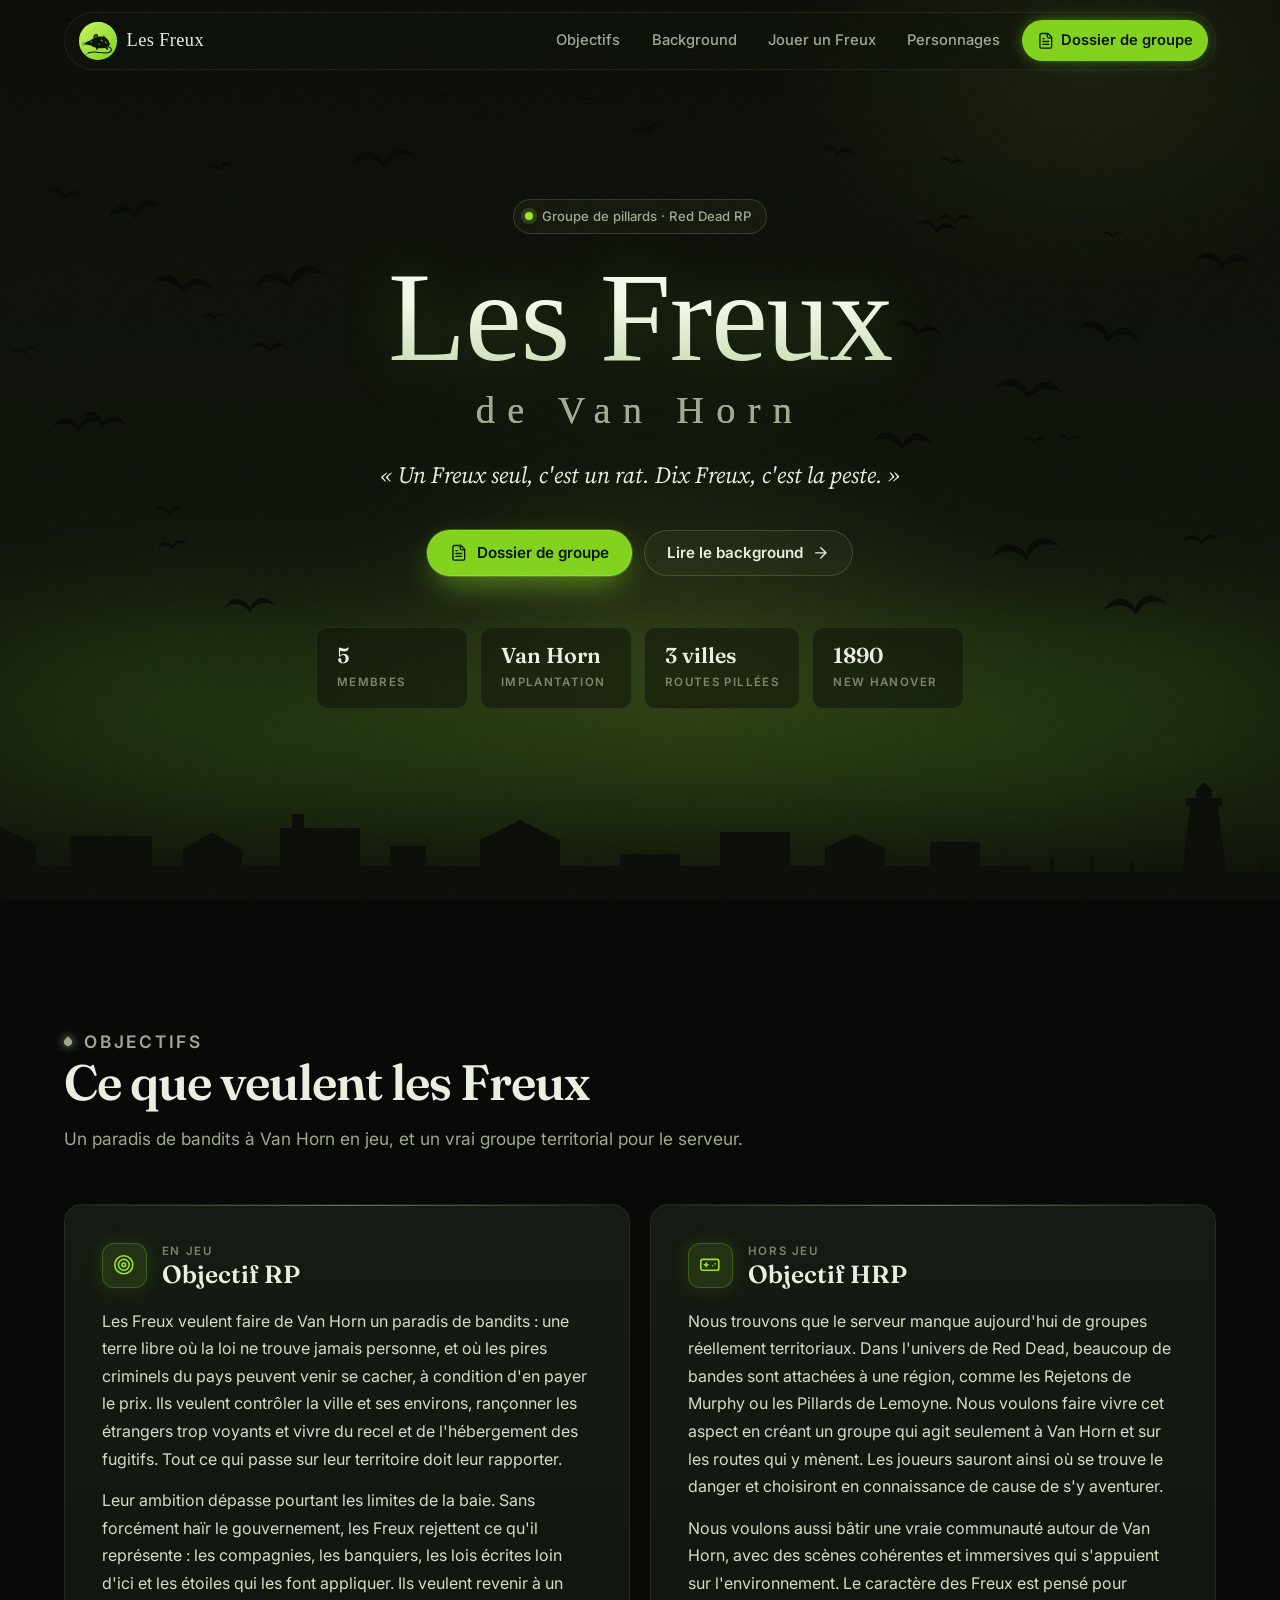
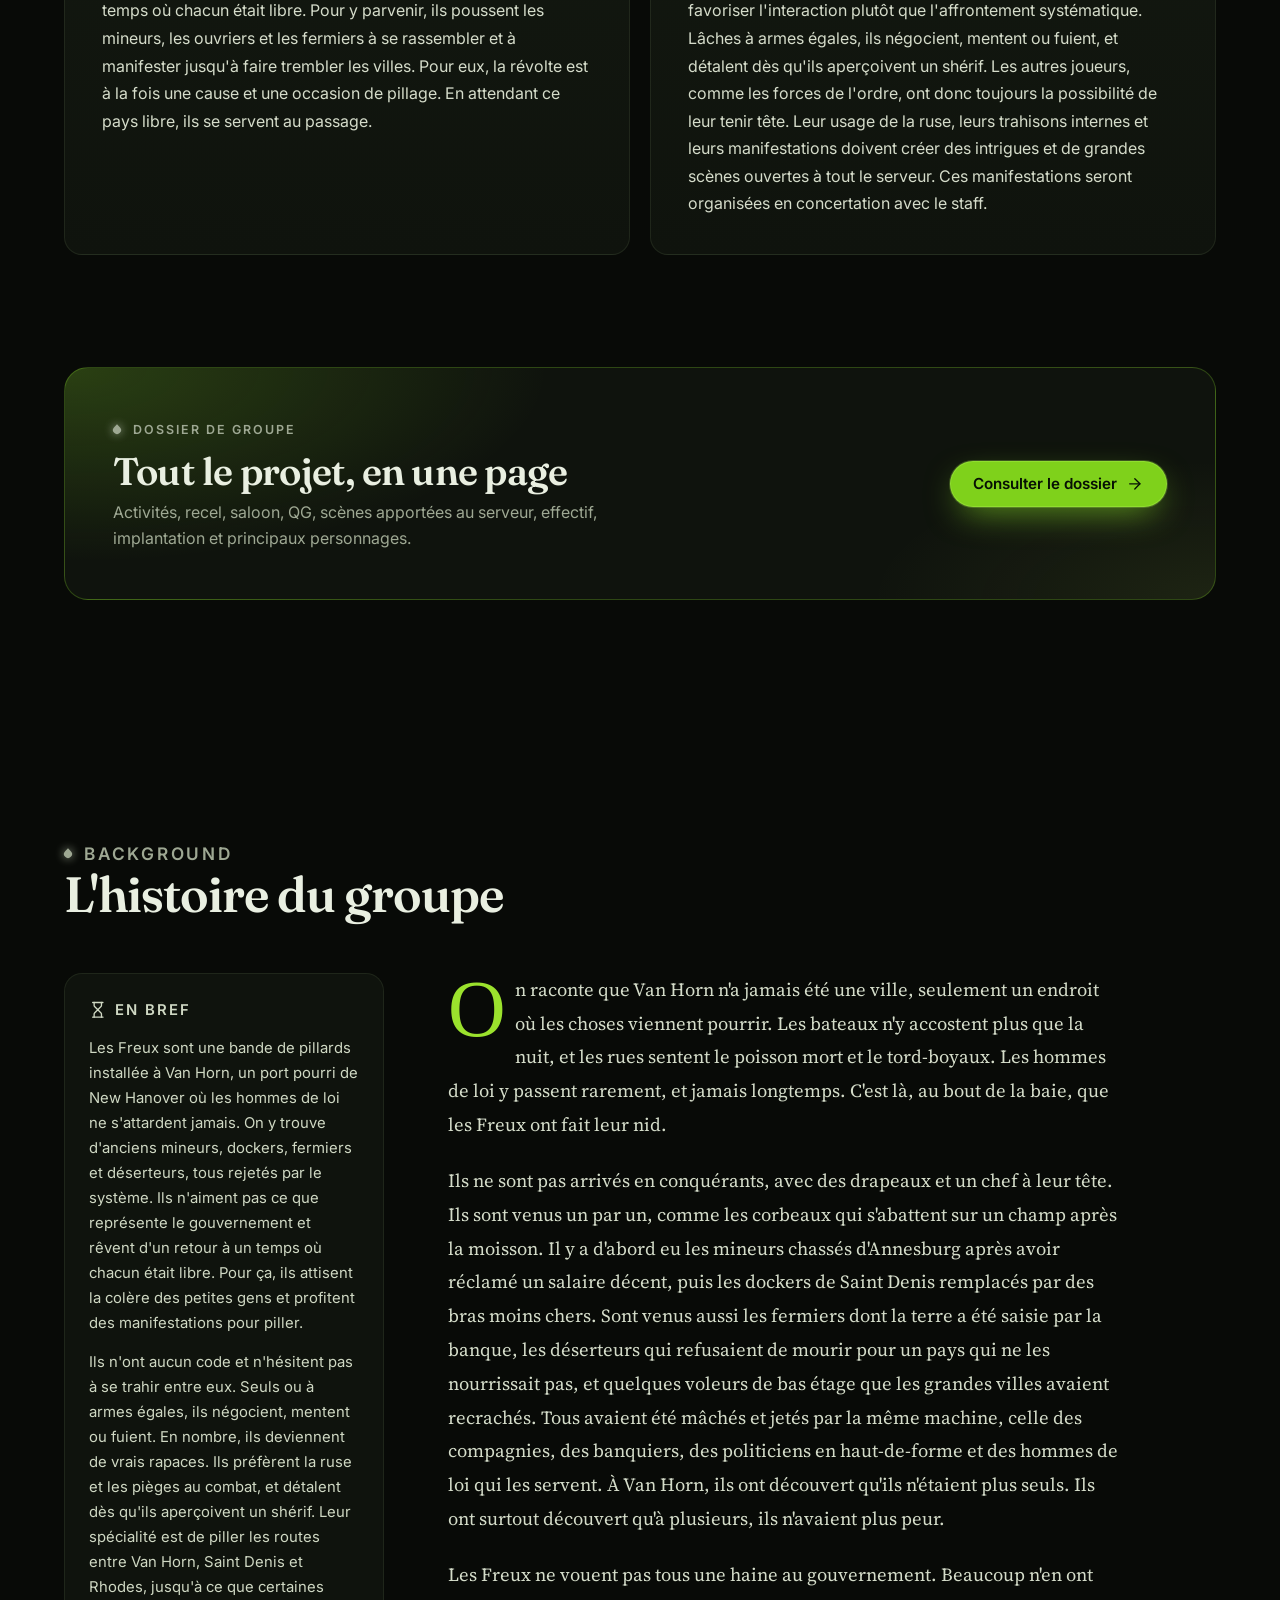
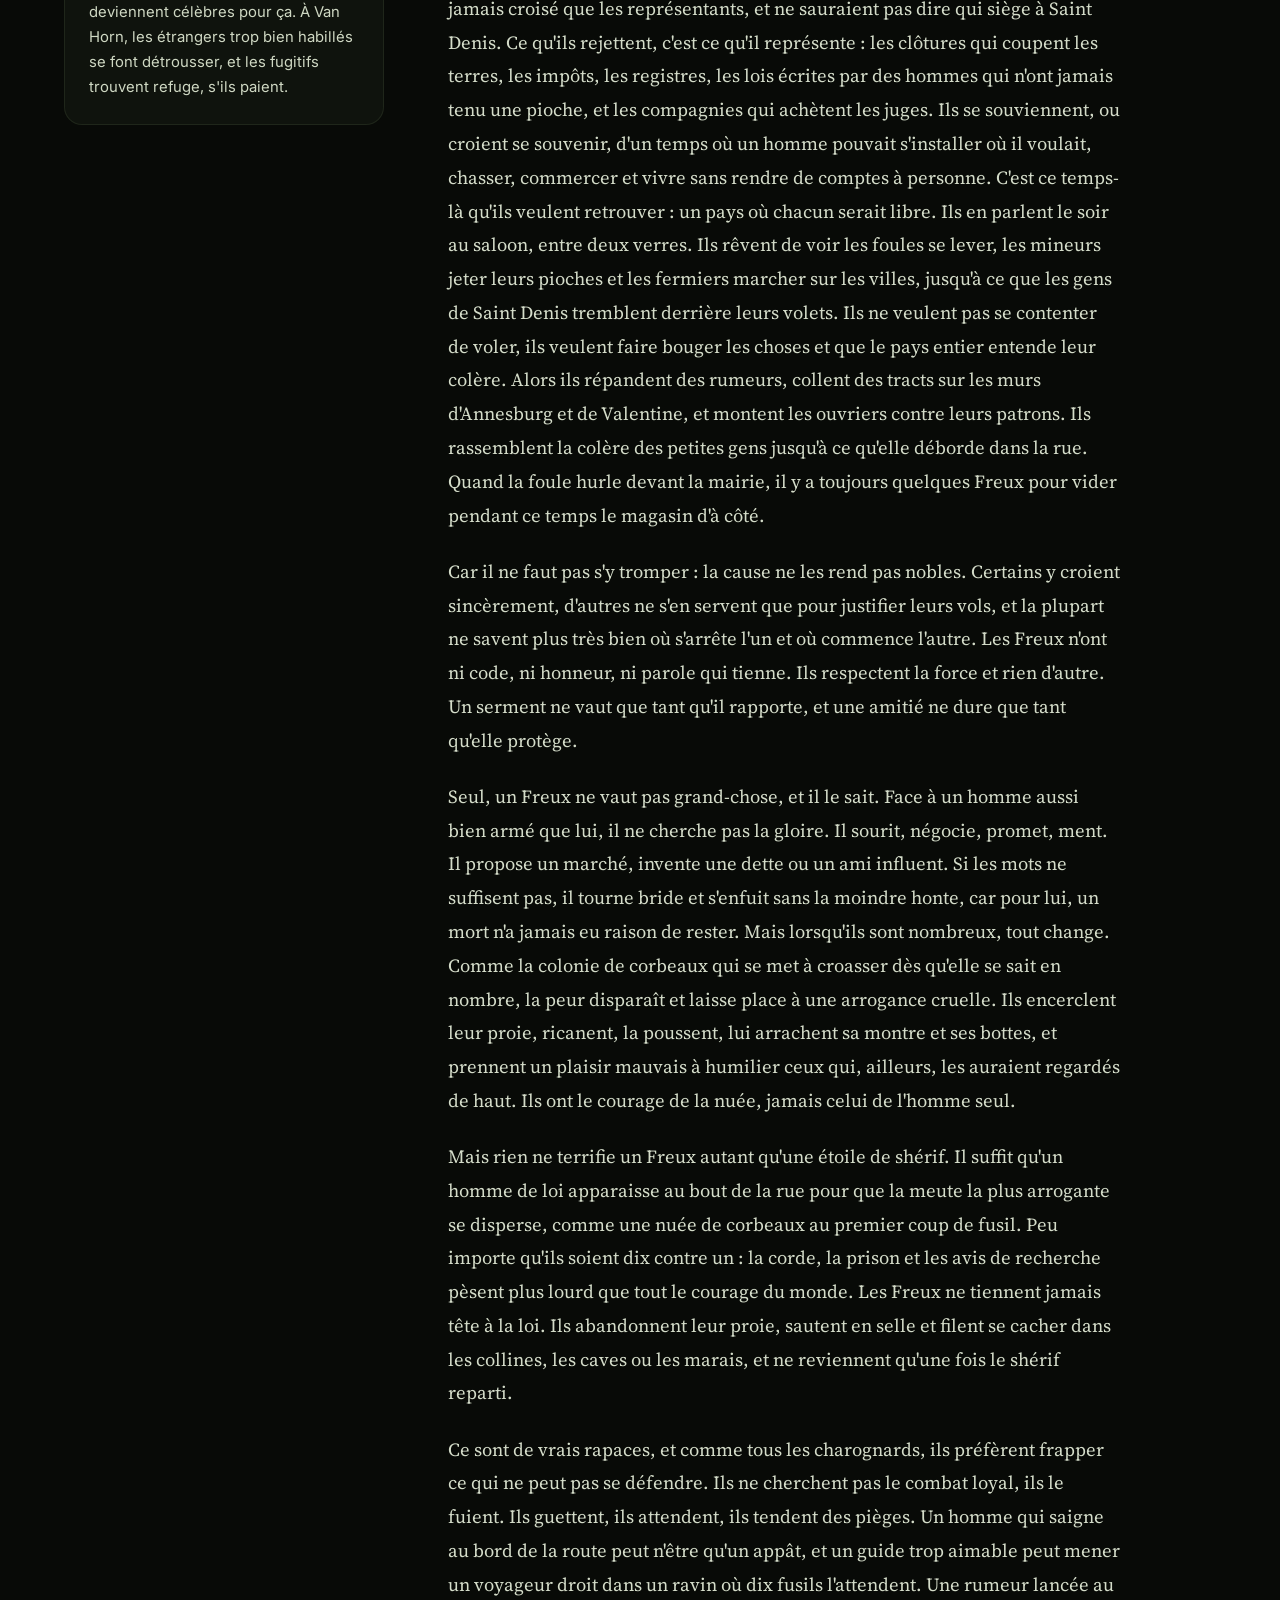
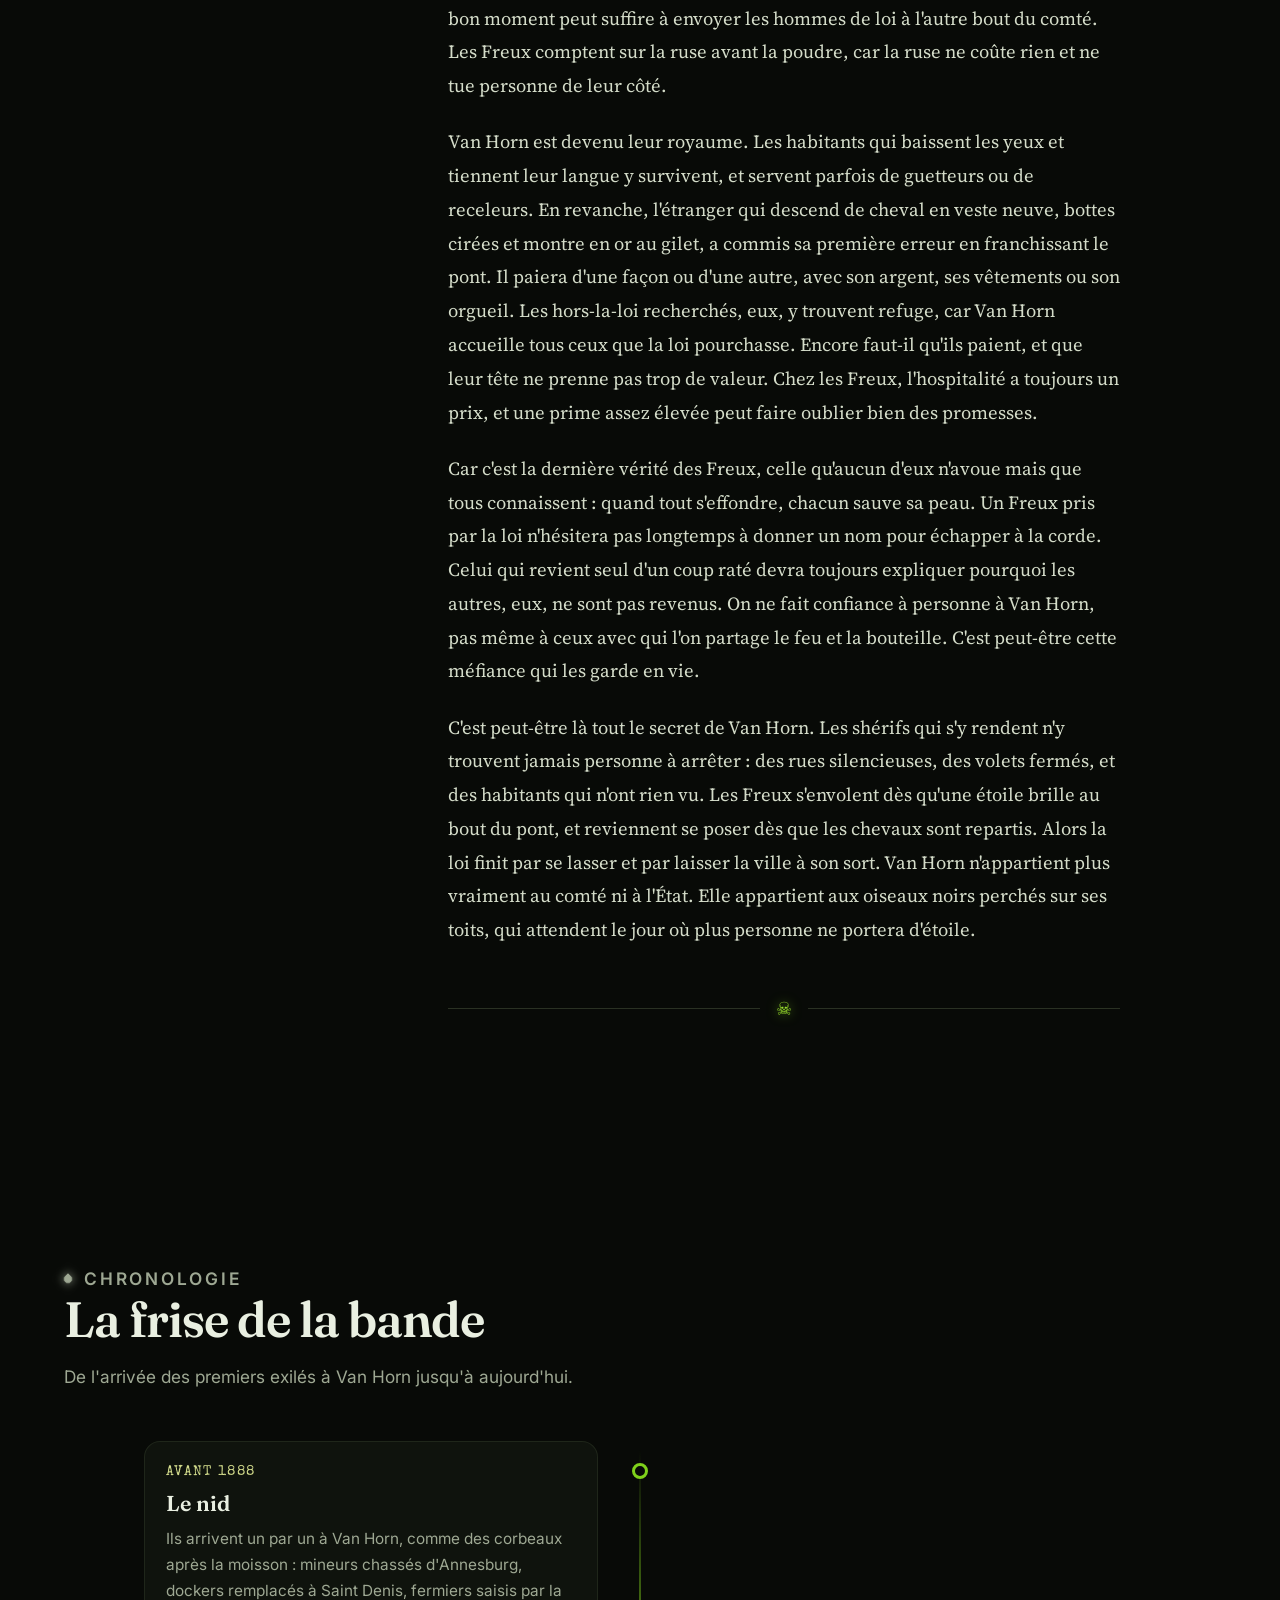
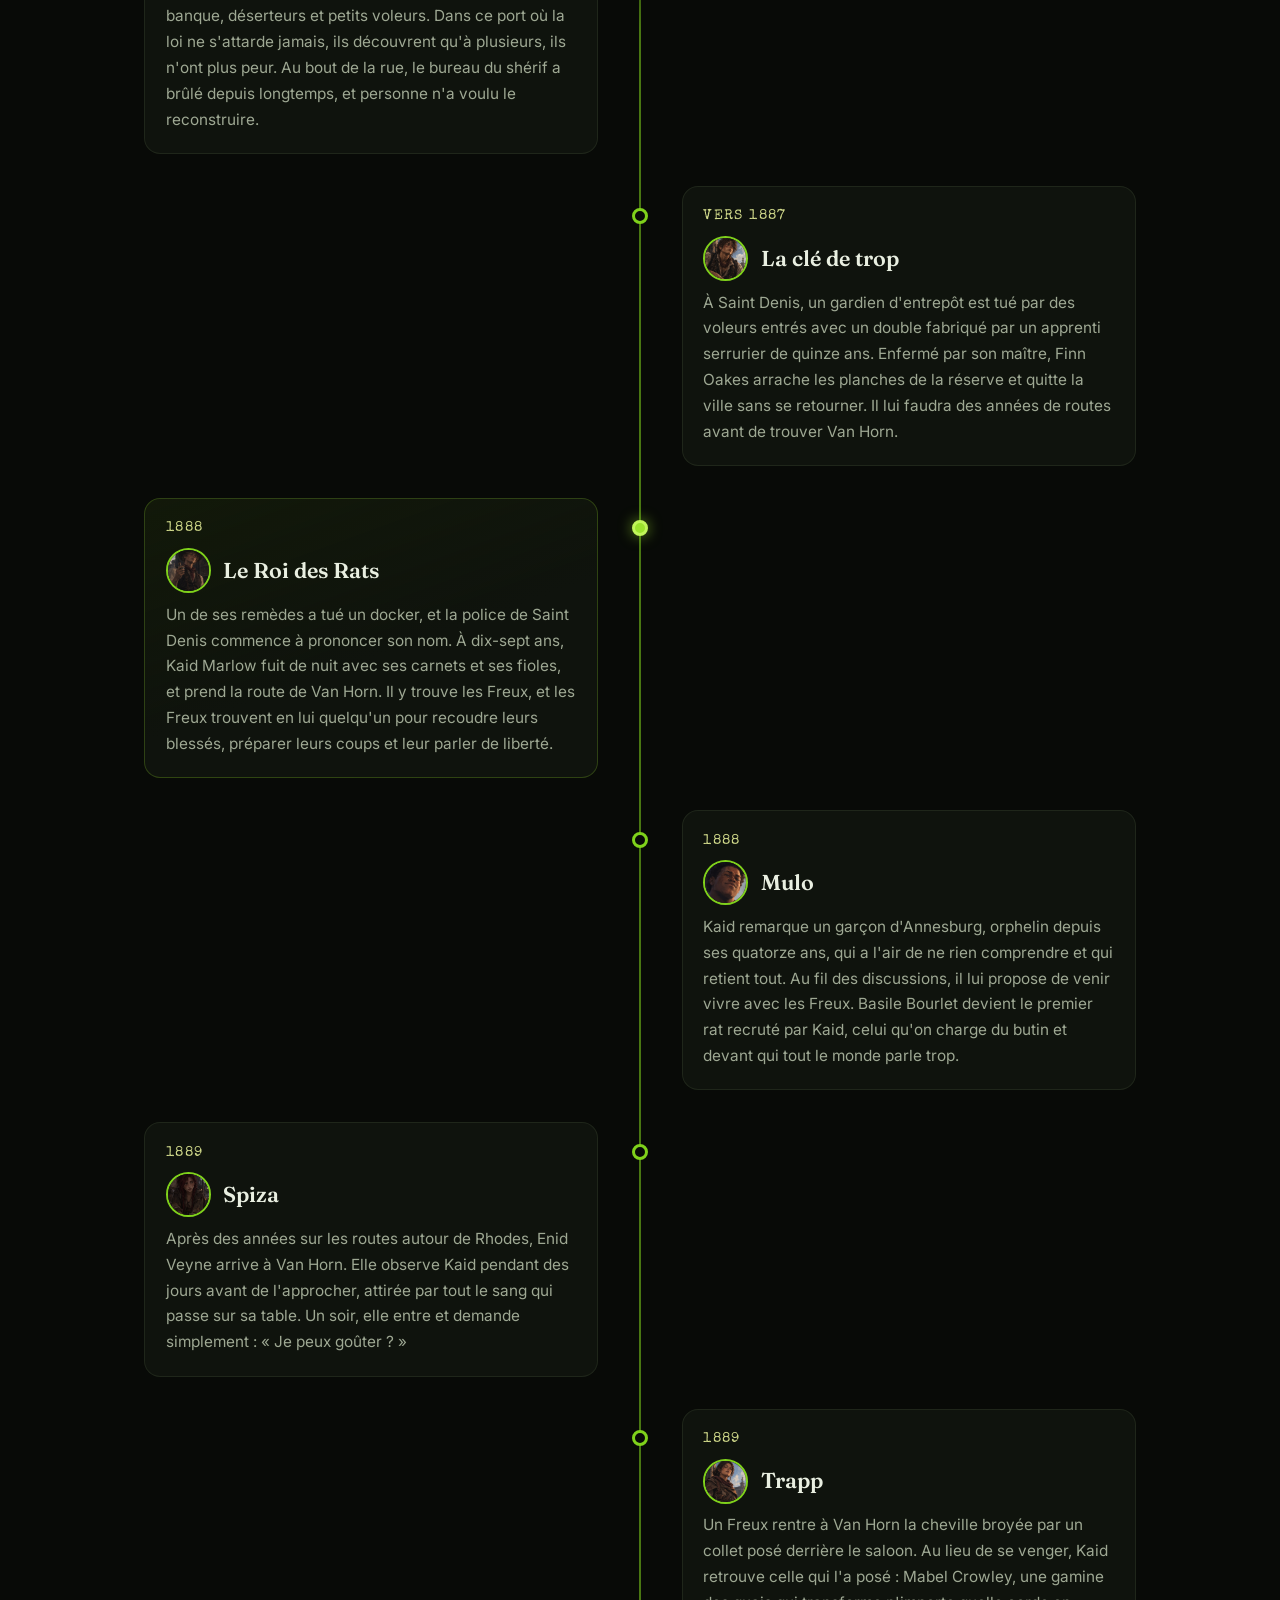
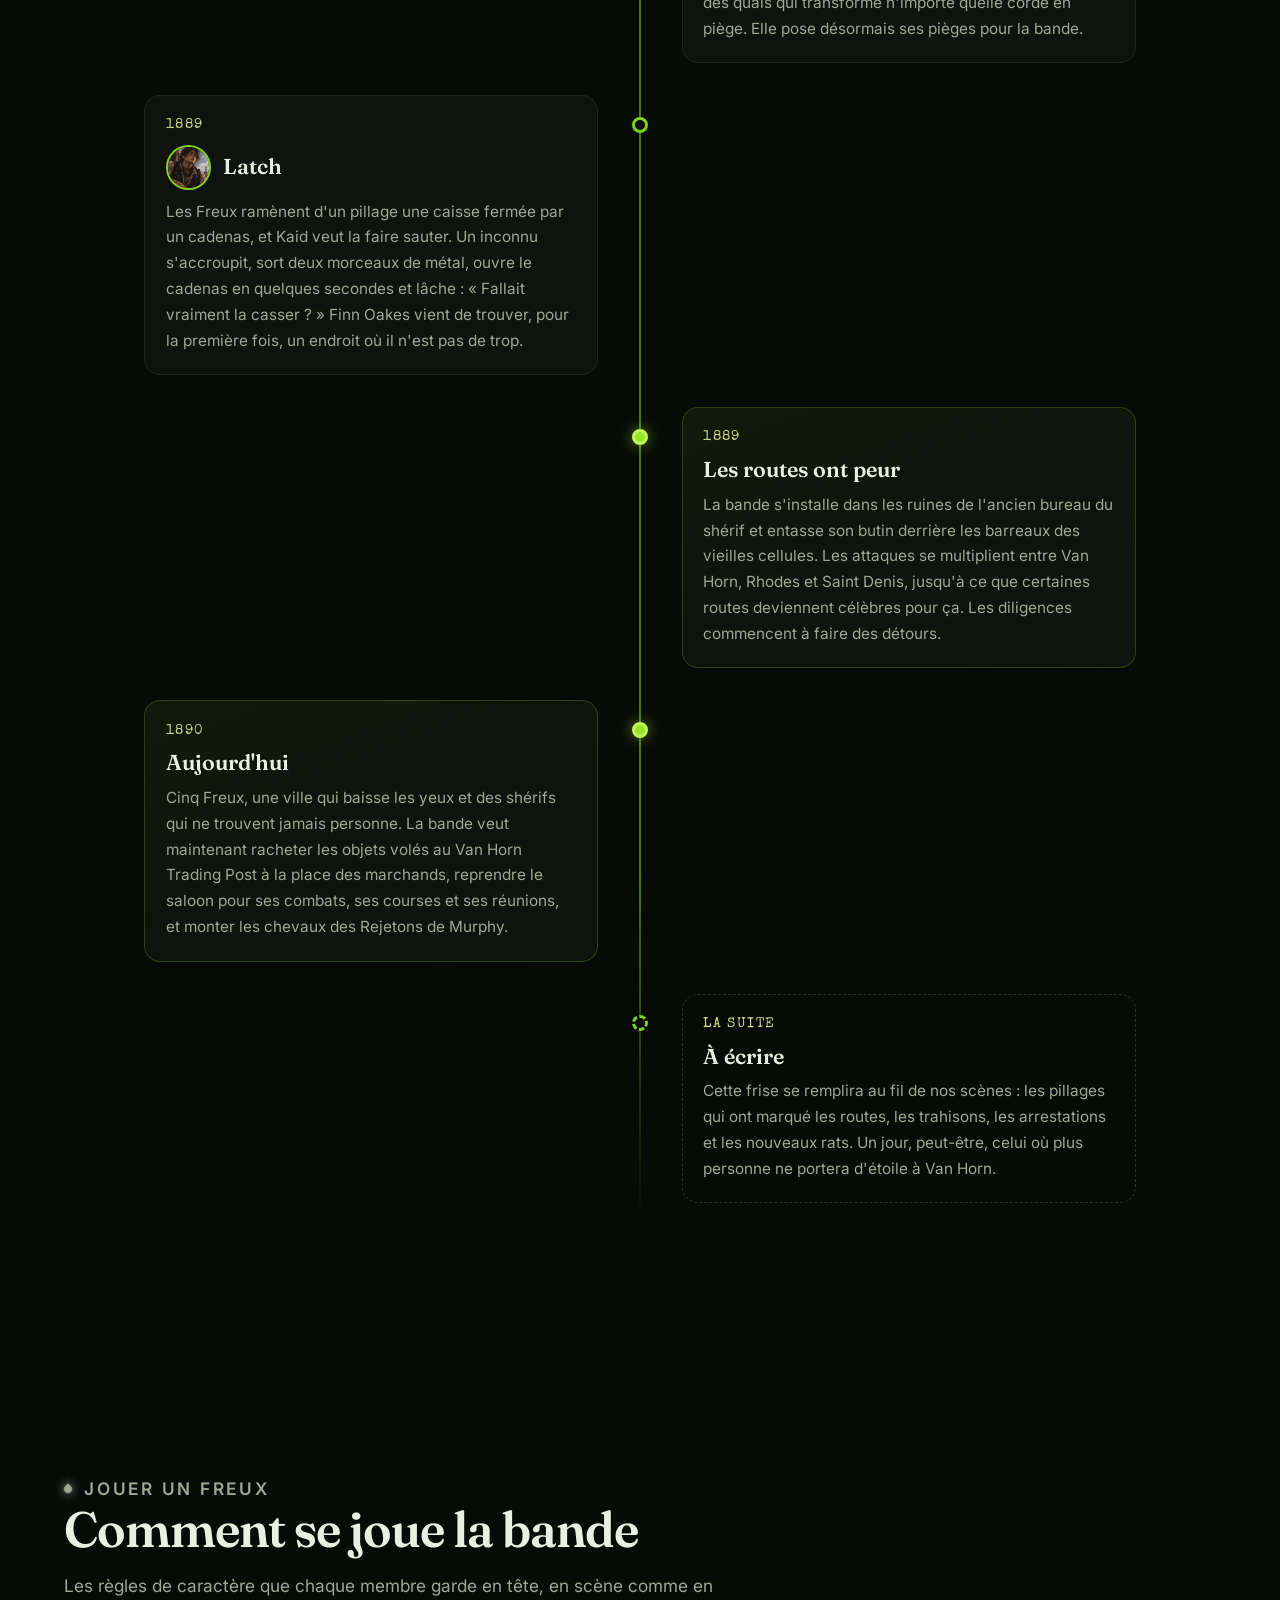
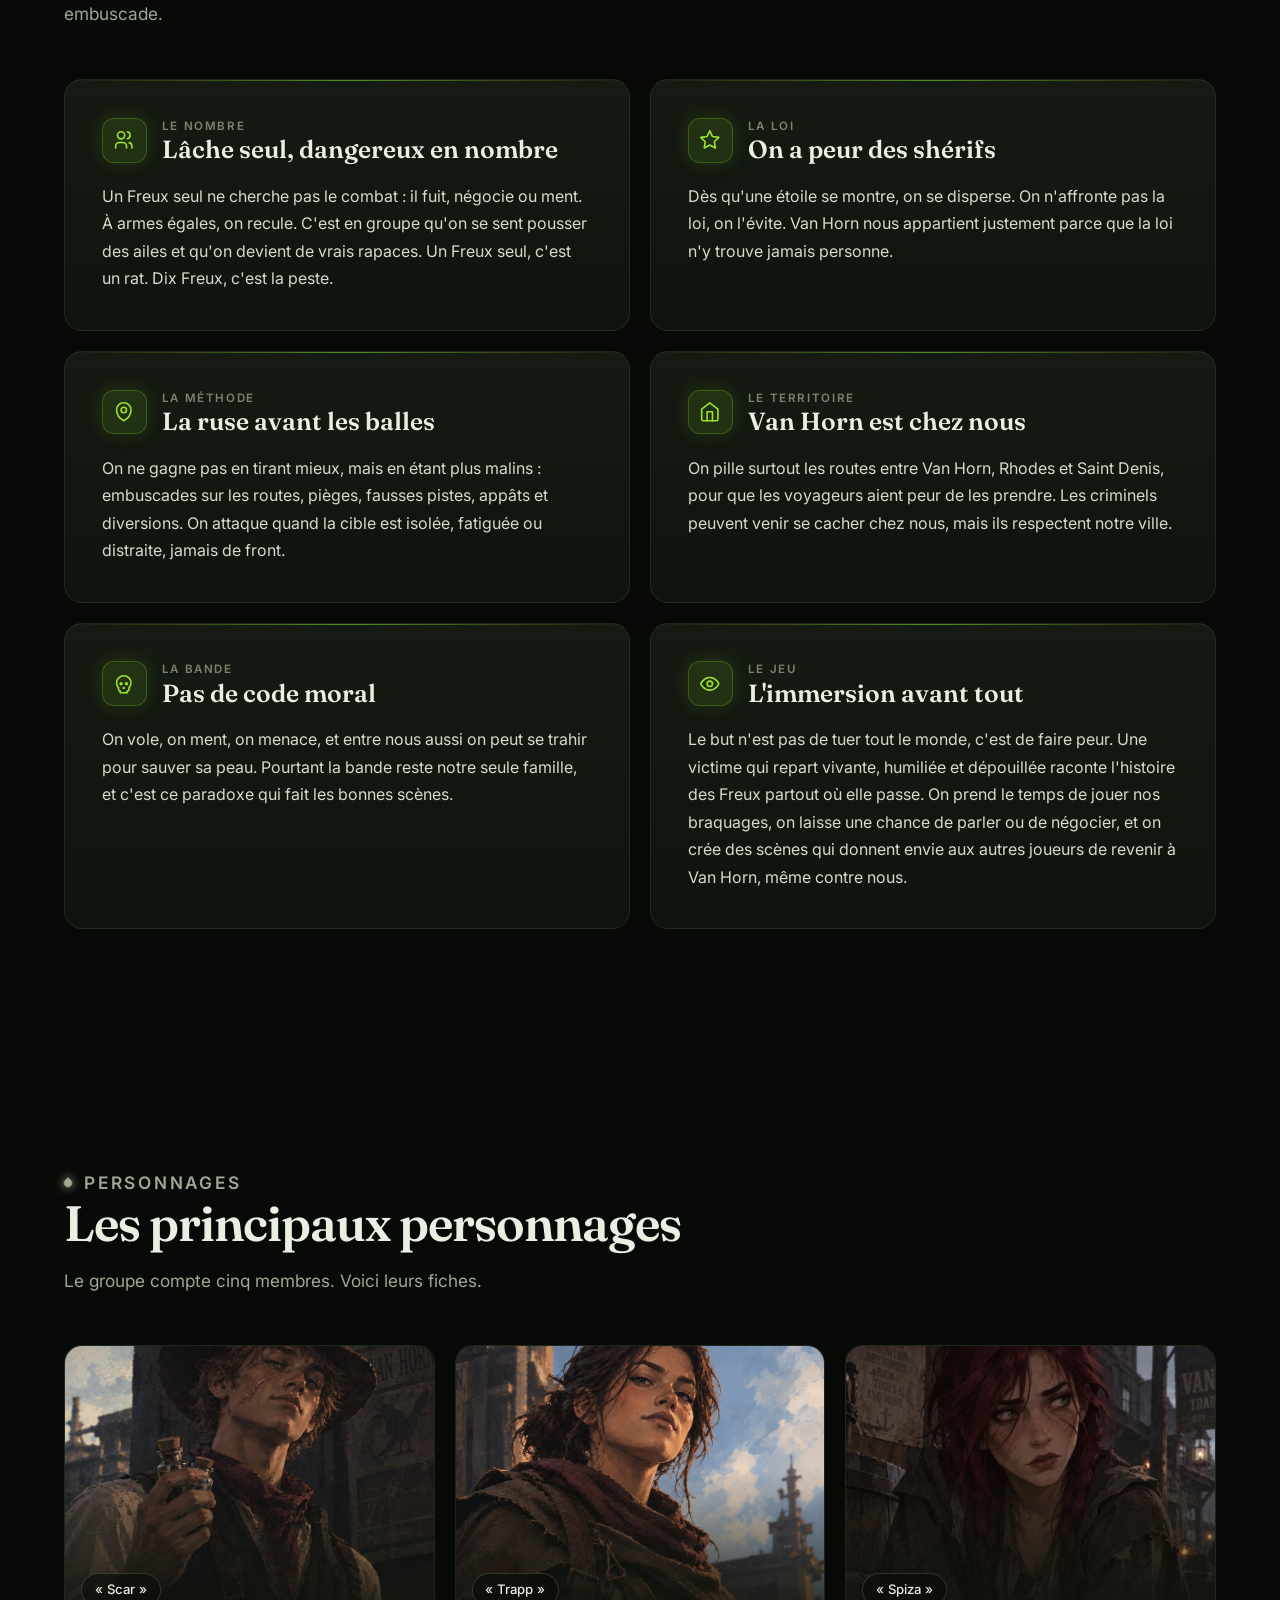
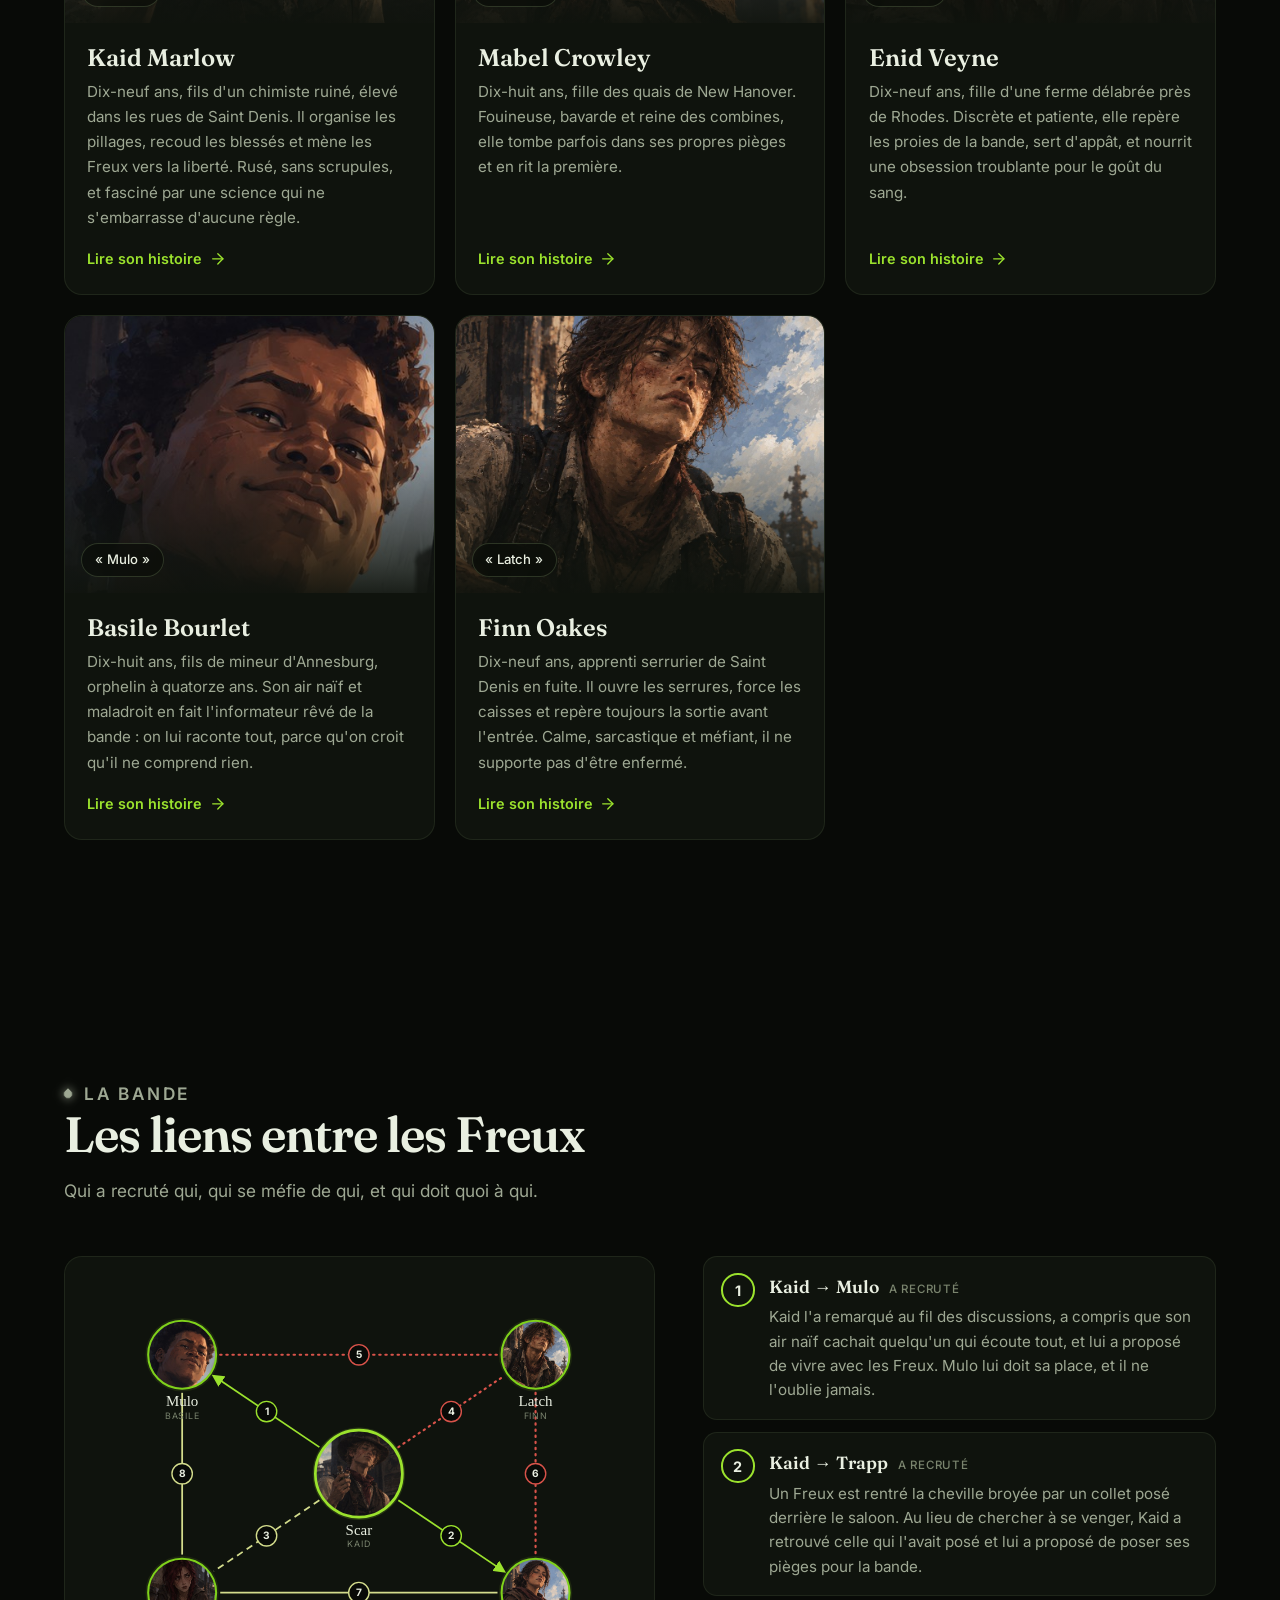
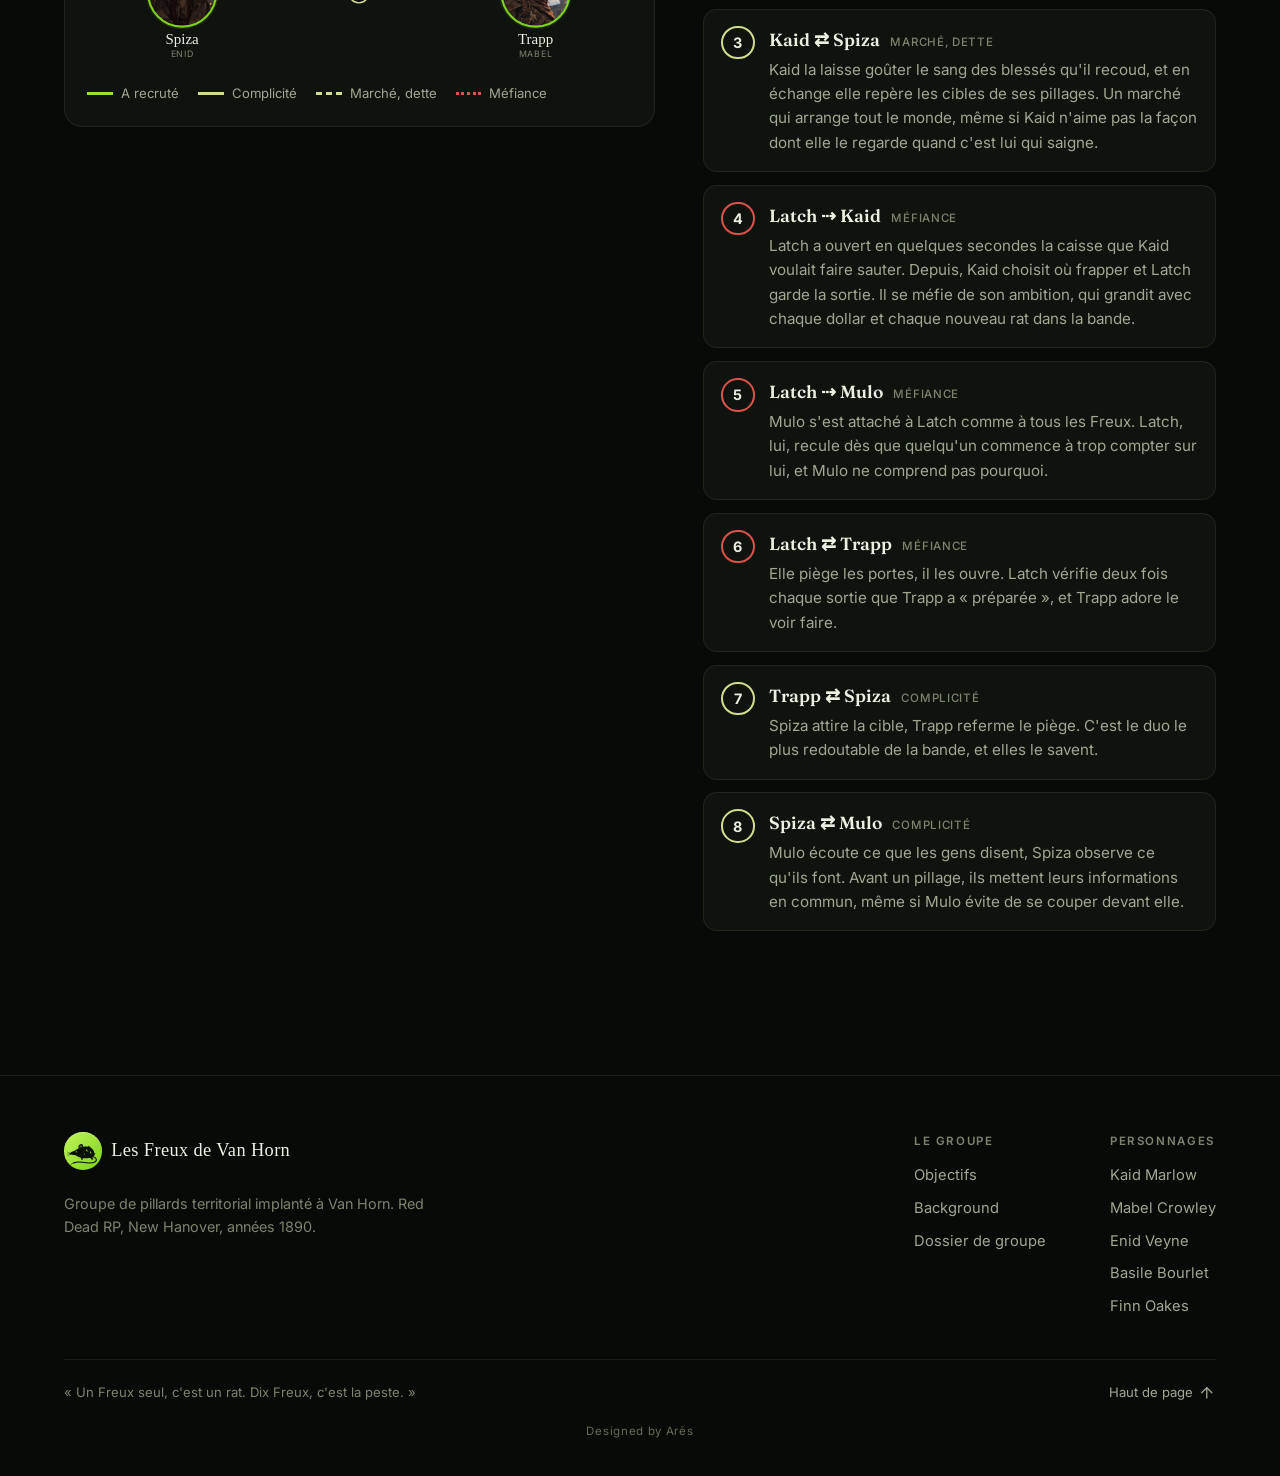
==== index.html @ 07a30ff1 "Frise de la bande" ====
<!doctype html>
<html lang="fr">
<head>
<meta charset="utf-8">
<meta name="viewport" content="width=device-width, initial-scale=1">
<title>Les Freux de Van Horn</title>
<meta name="description" content="Les Freux, bande de pillards de Van Horn. Objectifs, background et personnages du groupe, Red Dead RP, années 1890.">
<meta name="theme-color" content="#080a07">
<script>document.documentElement.classList.add('js')</script>
<link rel="preconnect" href="https://fonts.googleapis.com">
<link rel="preconnect" href="https://fonts.gstatic.com" crossorigin>
<link href="https://fonts.googleapis.com/css2?family=Inter:wght@400;500;600;700&family=Fraunces:opsz,wght@9..144,500;9..144,600&family=Source+Serif+4:ital,opsz,wght@0,8..60,400;0,8..60,500;1,8..60,400&family=IM+Fell+English+SC&family=Special+Elite&display=swap" rel="stylesheet">
<link rel="stylesheet" href="style.css?v=10">
<link rel="icon" type="image/svg+xml" href="logo-freux.svg?v=2">
</head>
<body>
<header class="barre">
  <nav class="barre__inner" aria-label="Navigation principale">
    <a class="marque" href="index.html"><span class="marque__logo"><svg viewBox="0 0 64 64" aria-hidden="true"><g transform="translate(5.6 4) scale(0.84)"><path d="M51.6 45.4 C59 46.4 61 52.4 56.6 55.6 C51 59.6 40 58.4 30 56.6 C24 55.6 18.4 55.9 13 57.8" fill="none" stroke="#071004" stroke-width="2.3" stroke-linecap="round"/><path d="M13 57.8 C10.6 58.7 8.8 59.8 7.4 61" fill="none" stroke="#071004" stroke-width="1.2" stroke-linecap="round"/><path fill="#071004" fill-rule="evenodd" d="M3.5 40 C7 36.4 11.6 33.8 17 32.2 C19 29.8 21.8 28.4 24.6 28 C29.6 25.4 36.4 23.8 42 25.2 L43 22.6 L44.4 25.4 L46.2 23.2 L46.6 26.6 C51.4 28.8 54.6 33.4 54.8 38.8 L57.4 38.4 L55.4 41.2 C54.8 43.6 53 45.2 50.6 46 L53 51 L48.6 51.2 L47 47.2 C42 48.6 36 48.8 31 48.2 L31.6 51.6 L28.4 51.6 L27.8 47.6 C23.4 46.4 19.6 44.4 16.6 42.2 C12.6 41.8 7.6 41.6 3.5 40 Z M37.4 32 L39.6 29.8 L39.6 33.4 L42.2 32.2 L40.2 35.4 Z M45.6 36 L47.6 34 L47.8 37.4 L50 36.6 L48 39.4 Z M33 40.4 L35 38.8 L35 42 Z"/><path fill="#071004" d="M22.8 29 C21.4 23.8 24 19.6 28 19.4 C31.4 19.2 33 22.4 32 25.4 L30.4 24.8 L30.8 27.2 C29 28.8 25.4 29.8 22.8 29 Z"/><path fill="#e2f58a" fill-opacity=".28" d="M24.4 27.4 C23.6 24.2 25.2 21.6 27.8 21.4 C29.8 21.3 30.8 23 30.5 24.4 L29.4 24 L29.6 26.2 C28.2 27.2 26 27.8 24.4 27.4 Z"/><circle cx="18.4" cy="35.4" r="1.4" fill="#e2f58a" fill-opacity=".8"/><path d="M7 38.8 L0 35.6 M7.2 39.8 L-.6 39.6 M7 40.6 L.4 43.2" stroke="#071004" stroke-width=".6" stroke-linecap="round" fill="none"/></g></svg></span>Les Freux</a>
    <button class="barre__menu" type="button" aria-expanded="false" aria-controls="menu-principal" aria-label="Ouvrir le menu"><svg class="icone icone-ouvrir" viewBox="0 0 24 24" fill="none" stroke="currentColor" stroke-width="1.8" stroke-linecap="round" stroke-linejoin="round" aria-hidden="true"><path d="M4 6h16"/><path d="M4 12h16"/><path d="M4 18h16"/></svg><svg class="icone icone-fermer" viewBox="0 0 24 24" fill="none" stroke="currentColor" stroke-width="1.8" stroke-linecap="round" stroke-linejoin="round" aria-hidden="true"><path d="M18 6 6 18"/><path d="m6 6 12 12"/></svg></button>
    <div class="barre__liens" id="menu-principal">
      <a href="index.html#objectifs">Objectifs</a>
      <a href="index.html#background">Background</a>
      <a href="index.html#jouer">Jouer un Freux</a>
      <a href="index.html#personnages">Personnages</a>
      <a class="barre__cta" href="dossier-groupe.html"><svg class="icone" viewBox="0 0 24 24" fill="none" stroke="currentColor" stroke-width="1.8" stroke-linecap="round" stroke-linejoin="round" aria-hidden="true"><path d="M15 2H6a2 2 0 0 0-2 2v16a2 2 0 0 0 2 2h12a2 2 0 0 0 2-2V7Z"/><path d="M14 2v4a2 2 0 0 0 2 2h4"/><path d="M10 9H8"/><path d="M16 13H8"/><path d="M16 17H8"/></svg>Dossier de groupe</a>
    </div>
  </nav>
</header>

<main id="haut">

  <section class="hero">
    <svg class="hero__nuee" viewBox="0 0 1200 800" preserveAspectRatio="xMidYMid slice" aria-hidden="true">
    <defs>
      <path id="freux" fill="currentColor" d="M-20 2 C-14 -6 -7 -7 -1 1 L0 3 L1 1 C7 -7 14 -6 20 2 C13 -2 6 -1 1 5 L0 7 L-1 5 C-6 -1 -13 -2 -20 2Z"/>
    </defs>
    <g>
      <use href="#freux" transform="translate(150 186) rotate(-12) scale(1.22)"/>
      <use href="#freux" transform="translate(222 281) rotate(0) scale(0.56)"/>
      <use href="#freux" transform="translate(53 311) rotate(-11) scale(0.58)"/>
      <use href="#freux" transform="translate(184 484) rotate(-8) scale(0.64)"/>
      <use href="#freux" transform="translate(253 537) rotate(-3) scale(1.13)"/>
      <use href="#freux" transform="translate(372 140) rotate(-6) scale(1.44)"/>
      <use href="#freux" transform="translate(89 172) rotate(9) scale(0.84)"/>
      <use href="#freux" transform="translate(101 376) rotate(-4) scale(1.20)"/>
      <use href="#freux" transform="translate(226 148) rotate(-8) scale(0.57)"/>
      <use href="#freux" transform="translate(271 308) rotate(2) scale(0.85)"/>
      <use href="#freux" transform="translate(194 252) rotate(6) scale(1.37)"/>
      <use href="#freux" transform="translate(123 373) rotate(11) scale(1.08)"/>
      <use href="#freux" transform="translate(288 247) rotate(-11) scale(1.58)"/>
      <use href="#freux" transform="translate(182 453) rotate(0) scale(0.67)"/>
      <use href="#freux" transform="translate(607 114) rotate(-12) scale(0.65)"/>
      <use href="#freux" transform="translate(553 88) rotate(4) scale(0.40)"/>
      <use href="#freux" transform="translate(407 48) rotate(-9) scale(0.44)"/>
      <use href="#freux" transform="translate(530 46) rotate(-10) scale(0.35)"/>
    </g>
    <g>
      <use href="#freux" transform="translate(833 391) rotate(2) scale(1.34)"/>
      <use href="#freux" transform="translate(1118 231) rotate(3) scale(1.26)"/>
      <use href="#freux" transform="translate(1017 295) rotate(12) scale(1.42)"/>
      <use href="#freux" transform="translate(981 389) rotate(6) scale(0.57)"/>
      <use href="#freux" transform="translate(1040 537) rotate(-6) scale(1.40)"/>
      <use href="#freux" transform="translate(951 391) rotate(-1) scale(0.52)"/>
      <use href="#freux" transform="translate(877 143) rotate(8) scale(0.56)"/>
      <use href="#freux" transform="translate(864 201) rotate(10) scale(0.93)"/>
      <use href="#freux" transform="translate(847 292) rotate(11) scale(1.10)"/>
      <use href="#freux" transform="translate(1099 479) rotate(-2) scale(0.81)"/>
      <use href="#freux" transform="translate(942 488) rotate(-10) scale(1.55)"/>
      <use href="#freux" transform="translate(880 194) rotate(0) scale(0.76)"/>
      <use href="#freux" transform="translate(1020 208) rotate(-2) scale(0.50)"/>
      <use href="#freux" transform="translate(946 345) rotate(5) scale(1.55)"/>
      <use href="#freux" transform="translate(776 134) rotate(8) scale(0.74)"/>
      <use href="#freux" transform="translate(425 84) rotate(10) scale(0.36)"/>
      <use href="#freux" transform="translate(650 58) rotate(-4) scale(0.46)"/>
      <use href="#freux" transform="translate(540 55) rotate(14) scale(0.73)"/>
    </g>
  </svg>
    <svg class="hero__horizon" viewBox="0 0 1440 130" preserveAspectRatio="xMidYMax slice" aria-hidden="true">
    <path fill="currentColor" d="M0 130 L0 96 L40 96 L40 74 L78 56 L116 74 L116 96 L150 96 L150 66 L232 66 L232 96 L262 96 L262 80 L292 62 L322 80 L322 96 L360 96 L360 58 L372 58 L372 44 L384 44 L384 58 L440 58 L440 96 L470 96 L470 76 L506 76 L506 96 L560 96 L560 70 L600 50 L640 70 L640 96 L700 96 L700 84 L760 84 L760 96 L800 96 L800 62 L870 62 L870 96 L905 96 L905 78 L935 64 L965 78 L965 96 L1010 96 L1010 72 L1060 72 L1060 96 L1110 96 L1110 102 L1130 102 L1130 88 L1134 88 L1134 102 L1170 102 L1170 86 L1174 86 L1174 102 L1210 102 L1210 90 L1214 90 L1214 102 L1262 102 L1270 36 L1266 36 L1266 28 L1276 28 L1276 20 L1284 12 L1292 20 L1292 28 L1302 28 L1302 36 L1298 36 L1306 102 L1340 102 L1340 94 L1344 94 L1344 102 L1390 102 L1390 92 L1394 92 L1394 102 L1440 104 L1440 130 Z"/>
  </svg>

    <div class="hero__contenu">
      <p class="pastille"><span class="pastille__point"></span>Groupe de pillards · Red Dead RP</p>
      <h1 class="hero__titre">Les Freux <span>de Van Horn</span></h1>
      <p class="hero__accroche">« Un Freux seul, c'est un rat. Dix Freux, c'est la peste. »</p>
      <div class="hero__actions">
        <a class="bouton bouton--plein" href="dossier-groupe.html"><svg class="icone" viewBox="0 0 24 24" fill="none" stroke="currentColor" stroke-width="1.8" stroke-linecap="round" stroke-linejoin="round" aria-hidden="true"><path d="M15 2H6a2 2 0 0 0-2 2v16a2 2 0 0 0 2 2h12a2 2 0 0 0 2-2V7Z"/><path d="M14 2v4a2 2 0 0 0 2 2h4"/><path d="M10 9H8"/><path d="M16 13H8"/><path d="M16 17H8"/></svg>Dossier de groupe</a>
        <a class="bouton" href="#background">Lire le background <svg class="icone" viewBox="0 0 24 24" fill="none" stroke="currentColor" stroke-width="1.8" stroke-linecap="round" stroke-linejoin="round" aria-hidden="true"><path d="M5 12h14"/><path d="m12 5 7 7-7 7"/></svg></a>
      </div>
      <ul class="hero__chiffres">
        <li><strong>5</strong><span>Membres</span></li>
        <li><strong>Van Horn</strong><span>Implantation</span></li>
        <li><strong>3 villes</strong><span>Routes pillées</span></li>
        <li><strong>1890</strong><span>New Hanover</span></li>
      </ul>
    </div>
  </section>

  <section class="section" id="objectifs">
    <div class="conteneur">
      <header class="titre-section" data-reveal>
        <p class="surligne">Objectifs</p>
        <h2>Ce que veulent les Freux</h2>
        <p>Un paradis de bandits à Van Horn en jeu, et un vrai groupe territorial pour le serveur.</p>
      </header>

      <div class="grille-2">
        <article class="carte" data-reveal>
          <div class="carte__tete">
            <span class="icone-boite"><svg class="icone" viewBox="0 0 24 24" fill="none" stroke="currentColor" stroke-width="1.8" stroke-linecap="round" stroke-linejoin="round" aria-hidden="true"><circle cx="12" cy="12" r="10"/><circle cx="12" cy="12" r="6"/><circle cx="12" cy="12" r="2"/></svg></span>
            <div><span class="carte__etiquette">En jeu</span><h3>Objectif RP</h3></div>
          </div>
          <p>Les Freux veulent faire de Van Horn un paradis de bandits : une terre libre où la loi ne trouve jamais personne, et où les pires criminels du pays peuvent venir se cacher, à condition d'en payer le prix. Ils veulent contrôler la ville et ses environs, rançonner les étrangers trop voyants et vivre du recel et de l'hébergement des fugitifs. Tout ce qui passe sur leur territoire doit leur rapporter.</p>
          <p>Leur ambition dépasse pourtant les limites de la baie. Sans forcément haïr le gouvernement, les Freux rejettent ce qu'il représente : les compagnies, les banquiers, les lois écrites loin d'ici et les étoiles qui les font appliquer. Ils veulent revenir à un temps où chacun était libre. Pour y parvenir, ils poussent les mineurs, les ouvriers et les fermiers à se rassembler et à manifester jusqu'à faire trembler les villes. Pour eux, la révolte est à la fois une cause et une occasion de pillage. En attendant ce pays libre, ils se servent au passage.</p>
        </article>

        <article class="carte" data-reveal>
          <div class="carte__tete">
            <span class="icone-boite"><svg class="icone" viewBox="0 0 24 24" fill="none" stroke="currentColor" stroke-width="1.8" stroke-linecap="round" stroke-linejoin="round" aria-hidden="true"><path d="M6 12h4"/><path d="M8 10v4"/><path d="M15 13h.01"/><path d="M18 11h.01"/><rect width="20" height="12" x="2" y="6" rx="2"/></svg></span>
            <div><span class="carte__etiquette">Hors jeu</span><h3>Objectif HRP</h3></div>
          </div>
          <p>Nous trouvons que le serveur manque aujourd'hui de groupes réellement territoriaux. Dans l'univers de Red Dead, beaucoup de bandes sont attachées à une région, comme les Rejetons de Murphy ou les Pillards de Lemoyne. Nous voulons faire vivre cet aspect en créant un groupe qui agit seulement à Van Horn et sur les routes qui y mènent. Les joueurs sauront ainsi où se trouve le danger et choisiront en connaissance de cause de s'y aventurer.</p>
          <p>Nous voulons aussi bâtir une vraie communauté autour de Van Horn, avec des scènes cohérentes et immersives qui s'appuient sur l'environnement. Le caractère des Freux est pensé pour favoriser l'interaction plutôt que l'affrontement systématique. Lâches à armes égales, ils négocient, mentent ou fuient, et détalent dès qu'ils aperçoivent un shérif. Les autres joueurs, comme les forces de l'ordre, ont donc toujours la possibilité de leur tenir tête. Leur usage de la ruse, leurs trahisons internes et leurs manifestations doivent créer des intrigues et de grandes scènes ouvertes à tout le serveur. Ces manifestations seront organisées en concertation avec le staff.</p>
        </article>
      </div>
    </div>
  </section>

  <section class="section section--serree">
    <div class="appel" data-reveal>
      <div>
        <p class="surligne">Dossier de groupe</p>
        <h2>Tout le projet, en une page</h2>
        <p>Activités, recel, saloon, QG, scènes apportées au serveur, effectif, implantation et principaux personnages.</p>
      </div>
      <a class="bouton bouton--plein" href="dossier-groupe.html">Consulter le dossier <svg class="icone" viewBox="0 0 24 24" fill="none" stroke="currentColor" stroke-width="1.8" stroke-linecap="round" stroke-linejoin="round" aria-hidden="true"><path d="M5 12h14"/><path d="m12 5 7 7-7 7"/></svg></a>
    </div>
  </section>

  <section class="section" id="background">
    <div class="conteneur">
      <header class="titre-section" data-reveal>
        <p class="surligne">Background</p>
        <h2>L'histoire du groupe</h2>
      </header>

      <div class="lecture">
        <aside class="lecture__aside" data-reveal>
          <div class="resume">
            <p class="resume__etiquette"><svg class="icone" viewBox="0 0 24 24" fill="none" stroke="currentColor" stroke-width="1.8" stroke-linecap="round" stroke-linejoin="round" aria-hidden="true"><path d="M5 22h14"/><path d="M5 2h14"/><path d="M17 22v-4.17a2 2 0 0 0-.59-1.42L12 12l-4.41 4.41A2 2 0 0 0 7 17.83V22"/><path d="M7 2v4.17a2 2 0 0 0 .59 1.42L12 12l4.41-4.41A2 2 0 0 0 17 6.17V2"/></svg>En bref</p>
            <p>Les Freux sont une bande de pillards installée à Van Horn, un port pourri de New Hanover où les hommes de loi ne s'attardent jamais. On y trouve d'anciens mineurs, dockers, fermiers et déserteurs, tous rejetés par le système. Ils n'aiment pas ce que représente le gouvernement et rêvent d'un retour à un temps où chacun était libre. Pour ça, ils attisent la colère des petites gens et profitent des manifestations pour piller.</p>
            <p>Ils n'ont aucun code et n'hésitent pas à se trahir entre eux. Seuls ou à armes égales, ils négocient, mentent ou fuient. En nombre, ils deviennent de vrais rapaces. Ils préfèrent la ruse et les pièges au combat, et détalent dès qu'ils aperçoivent un shérif. Leur spécialité est de piller les routes entre Van Horn, Saint Denis et Rhodes, jusqu'à ce que certaines deviennent célèbres pour ça. À Van Horn, les étrangers trop bien habillés se font détrousser, et les fugitifs trouvent refuge, s'ils paient.</p>
          </div>
        </aside>

        <article class="recit">
          <p>On raconte que Van Horn n'a jamais été une ville, seulement un endroit où les choses viennent pourrir. Les bateaux n'y accostent plus que la nuit, et les rues sentent le poisson mort et le tord-boyaux. Les hommes de loi y passent rarement, et jamais longtemps. C'est là, au bout de la baie, que les Freux ont fait leur nid.</p>

                <p>Ils ne sont pas arrivés en conquérants, avec des drapeaux et un chef à leur tête. Ils sont venus un par un, comme les corbeaux qui s'abattent sur un champ après la moisson. Il y a d'abord eu les mineurs chassés d'Annesburg après avoir réclamé un salaire décent, puis les dockers de Saint Denis remplacés par des bras moins chers. Sont venus aussi les fermiers dont la terre a été saisie par la banque, les déserteurs qui refusaient de mourir pour un pays qui ne les nourrissait pas, et quelques voleurs de bas étage que les grandes villes avaient recrachés. Tous avaient été mâchés et jetés par la même machine, celle des compagnies, des banquiers, des politiciens en haut-de-forme et des hommes de loi qui les servent. À Van Horn, ils ont découvert qu'ils n'étaient plus seuls. Ils ont surtout découvert qu'à plusieurs, ils n'avaient plus peur.</p>

                <p>Les Freux ne vouent pas tous une haine au gouvernement. Beaucoup n'en ont jamais croisé que les représentants, et ne sauraient pas dire qui siège à Saint Denis. Ce qu'ils rejettent, c'est ce qu'il représente : les clôtures qui coupent les terres, les impôts, les registres, les lois écrites par des hommes qui n'ont jamais tenu une pioche, et les compagnies qui achètent les juges. Ils se souviennent, ou croient se souvenir, d'un temps où un homme pouvait s'installer où il voulait, chasser, commercer et vivre sans rendre de comptes à personne. C'est ce temps-là qu'ils veulent retrouver : un pays où chacun serait libre. Ils en parlent le soir au saloon, entre deux verres. Ils rêvent de voir les foules se lever, les mineurs jeter leurs pioches et les fermiers marcher sur les villes, jusqu'à ce que les gens de Saint Denis tremblent derrière leurs volets. Ils ne veulent pas se contenter de voler, ils veulent faire bouger les choses et que le pays entier entende leur colère. Alors ils répandent des rumeurs, collent des tracts sur les murs d'Annesburg et de Valentine, et montent les ouvriers contre leurs patrons. Ils rassemblent la colère des petites gens jusqu'à ce qu'elle déborde dans la rue. Quand la foule hurle devant la mairie, il y a toujours quelques Freux pour vider pendant ce temps le magasin d'à côté.</p>

                <p>Car il ne faut pas s'y tromper : la cause ne les rend pas nobles. Certains y croient sincèrement, d'autres ne s'en servent que pour justifier leurs vols, et la plupart ne savent plus très bien où s'arrête l'un et où commence l'autre. Les Freux n'ont ni code, ni honneur, ni parole qui tienne. Ils respectent la force et rien d'autre. Un serment ne vaut que tant qu'il rapporte, et une amitié ne dure que tant qu'elle protège.</p>

                <p>Seul, un Freux ne vaut pas grand-chose, et il le sait. Face à un homme aussi bien armé que lui, il ne cherche pas la gloire. Il sourit, négocie, promet, ment. Il propose un marché, invente une dette ou un ami influent. Si les mots ne suffisent pas, il tourne bride et s'enfuit sans la moindre honte, car pour lui, un mort n'a jamais eu raison de rester. Mais lorsqu'ils sont nombreux, tout change. Comme la colonie de corbeaux qui se met à croasser dès qu'elle se sait en nombre, la peur disparaît et laisse place à une arrogance cruelle. Ils encerclent leur proie, ricanent, la poussent, lui arrachent sa montre et ses bottes, et prennent un plaisir mauvais à humilier ceux qui, ailleurs, les auraient regardés de haut. Ils ont le courage de la nuée, jamais celui de l'homme seul.</p>

                <p>Mais rien ne terrifie un Freux autant qu'une étoile de shérif. Il suffit qu'un homme de loi apparaisse au bout de la rue pour que la meute la plus arrogante se disperse, comme une nuée de corbeaux au premier coup de fusil. Peu importe qu'ils soient dix contre un : la corde, la prison et les avis de recherche pèsent plus lourd que tout le courage du monde. Les Freux ne tiennent jamais tête à la loi. Ils abandonnent leur proie, sautent en selle et filent se cacher dans les collines, les caves ou les marais, et ne reviennent qu'une fois le shérif reparti.</p>

                <p>Ce sont de vrais rapaces, et comme tous les charognards, ils préfèrent frapper ce qui ne peut pas se défendre. Ils ne cherchent pas le combat loyal, ils le fuient. Ils guettent, ils attendent, ils tendent des pièges. Un homme qui saigne au bord de la route peut n'être qu'un appât, et un guide trop aimable peut mener un voyageur droit dans un ravin où dix fusils l'attendent. Une rumeur lancée au bon moment peut suffire à envoyer les hommes de loi à l'autre bout du comté. Les Freux comptent sur la ruse avant la poudre, car la ruse ne coûte rien et ne tue personne de leur côté.</p>

                <p>Van Horn est devenu leur royaume. Les habitants qui baissent les yeux et tiennent leur langue y survivent, et servent parfois de guetteurs ou de receleurs. En revanche, l'étranger qui descend de cheval en veste neuve, bottes cirées et montre en or au gilet, a commis sa première erreur en franchissant le pont. Il paiera d'une façon ou d'une autre, avec son argent, ses vêtements ou son orgueil. Les hors-la-loi recherchés, eux, y trouvent refuge, car Van Horn accueille tous ceux que la loi pourchasse. Encore faut-il qu'ils paient, et que leur tête ne prenne pas trop de valeur. Chez les Freux, l'hospitalité a toujours un prix, et une prime assez élevée peut faire oublier bien des promesses.</p>

                <p>Car c'est la dernière vérité des Freux, celle qu'aucun d'eux n'avoue mais que tous connaissent : quand tout s'effondre, chacun sauve sa peau. Un Freux pris par la loi n'hésitera pas longtemps à donner un nom pour échapper à la corde. Celui qui revient seul d'un coup raté devra toujours expliquer pourquoi les autres, eux, ne sont pas revenus. On ne fait confiance à personne à Van Horn, pas même à ceux avec qui l'on partage le feu et la bouteille. C'est peut-être cette méfiance qui les garde en vie.</p>

                <p>C'est peut-être là tout le secret de Van Horn. Les shérifs qui s'y rendent n'y trouvent jamais personne à arrêter : des rues silencieuses, des volets fermés, et des habitants qui n'ont rien vu. Les Freux s'envolent dès qu'une étoile brille au bout du pont, et reviennent se poser dès que les chevaux sont repartis. Alors la loi finit par se lasser et par laisser la ville à son sort. Van Horn n'appartient plus vraiment au comté ni à l'État. Elle appartient aux oiseaux noirs perchés sur ses toits, qui attendent le jour où plus personne ne portera d'étoile.</p>
          <div class="fin">☠︎</div>
        </article>
      </div>
    </div>
  </section>

  <section class="section" id="frise">
    <div class="conteneur">
      <header class="titre-section" data-reveal>
        <p class="surligne">Chronologie</p>
        <h2>La frise de la bande</h2>
        <p>De l'arrivée des premiers exilés à Van Horn jusqu'à aujourd'hui.</p>
      </header>

      <ol class="frise">
        <li class="frise__etape" data-reveal>
          <span class="frise__point" aria-hidden="true"></span>
          <div class="frise__carte">
            <p class="frise__date">Avant 1888</p>
            <div class="frise__tete"><h3>Le nid</h3></div>
            <p>Ils arrivent un par un à Van Horn, comme des corbeaux après la moisson : mineurs chassés d'Annesburg, dockers remplacés à Saint Denis, fermiers saisis par la banque, déserteurs et petits voleurs. Dans ce port où la loi ne s'attarde jamais, ils découvrent qu'à plusieurs, ils n'ont plus peur. Au bout de la rue, le bureau du shérif a brûlé depuis longtemps, et personne n'a voulu le reconstruire.</p>
          </div>
        </li>
        <li class="frise__etape" data-reveal>
          <span class="frise__point" aria-hidden="true"></span>
          <div class="frise__carte">
            <p class="frise__date">Vers 1887</p>
            <div class="frise__tete"><a class="frise__portrait" href="finn-oakes.html"><img src="finn-oakes.jpg" alt="" loading="lazy"></a><h3>La clé de trop</h3></div>
            <p>À Saint Denis, un gardien d'entrepôt est tué par des voleurs entrés avec un double fabriqué par un apprenti serrurier de quinze ans. Enfermé par son maître, Finn Oakes arrache les planches de la réserve et quitte la ville sans se retourner. Il lui faudra des années de routes avant de trouver Van Horn.</p>
          </div>
        </li>
        <li class="frise__etape frise__etape--cle" data-reveal>
          <span class="frise__point" aria-hidden="true"></span>
          <div class="frise__carte">
            <p class="frise__date">1888</p>
            <div class="frise__tete"><a class="frise__portrait" href="kaid-marlow.html"><img src="kaid-marlow.jpg" alt="" loading="lazy"></a><h3>Le Roi des Rats</h3></div>
            <p>Un de ses remèdes a tué un docker, et la police de Saint Denis commence à prononcer son nom. À dix-sept ans, Kaid Marlow fuit de nuit avec ses carnets et ses fioles, et prend la route de Van Horn. Il y trouve les Freux, et les Freux trouvent en lui quelqu'un pour recoudre leurs blessés, préparer leurs coups et leur parler de liberté.</p>
          </div>
        </li>
        <li class="frise__etape" data-reveal>
          <span class="frise__point" aria-hidden="true"></span>
          <div class="frise__carte">
            <p class="frise__date">1888</p>
            <div class="frise__tete"><a class="frise__portrait" href="basile-bourlet.html"><img src="basile-bourlet.jpg" alt="" loading="lazy"></a><h3>Mulo</h3></div>
            <p>Kaid remarque un garçon d'Annesburg, orphelin depuis ses quatorze ans, qui a l'air de ne rien comprendre et qui retient tout. Au fil des discussions, il lui propose de venir vivre avec les Freux. Basile Bourlet devient le premier rat recruté par Kaid, celui qu'on charge du butin et devant qui tout le monde parle trop.</p>
          </div>
        </li>
        <li class="frise__etape" data-reveal>
          <span class="frise__point" aria-hidden="true"></span>
          <div class="frise__carte">
            <p class="frise__date">1889</p>
            <div class="frise__tete"><a class="frise__portrait" href="enid-veyne.html"><img src="enid-veyne.jpg" alt="" loading="lazy"></a><h3>Spiza</h3></div>
            <p>Après des années sur les routes autour de Rhodes, Enid Veyne arrive à Van Horn. Elle observe Kaid pendant des jours avant de l'approcher, attirée par tout le sang qui passe sur sa table. Un soir, elle entre et demande simplement : « Je peux goûter ? »</p>
          </div>
        </li>
        <li class="frise__etape" data-reveal>
          <span class="frise__point" aria-hidden="true"></span>
          <div class="frise__carte">
            <p class="frise__date">1889</p>
            <div class="frise__tete"><a class="frise__portrait" href="mabel-crowley.html"><img src="mabel-trapp.jpg" alt="" loading="lazy"></a><h3>Trapp</h3></div>
            <p>Un Freux rentre à Van Horn la cheville broyée par un collet posé derrière le saloon. Au lieu de se venger, Kaid retrouve celle qui l'a posé : Mabel Crowley, une gamine des quais qui transforme n'importe quelle corde en piège. Elle pose désormais ses pièges pour la bande.</p>
          </div>
        </li>
        <li class="frise__etape" data-reveal>
          <span class="frise__point" aria-hidden="true"></span>
          <div class="frise__carte">
            <p class="frise__date">1889</p>
            <div class="frise__tete"><a class="frise__portrait" href="finn-oakes.html"><img src="finn-oakes.jpg" alt="" loading="lazy"></a><h3>Latch</h3></div>
            <p>Les Freux ramènent d'un pillage une caisse fermée par un cadenas, et Kaid veut la faire sauter. Un inconnu s'accroupit, sort deux morceaux de métal, ouvre le cadenas en quelques secondes et lâche : « Fallait vraiment la casser ? » Finn Oakes vient de trouver, pour la première fois, un endroit où il n'est pas de trop.</p>
          </div>
        </li>
        <li class="frise__etape frise__etape--cle" data-reveal>
          <span class="frise__point" aria-hidden="true"></span>
          <div class="frise__carte">
            <p class="frise__date">1889</p>
            <div class="frise__tete"><h3>Les routes ont peur</h3></div>
            <p>La bande s'installe dans les ruines de l'ancien bureau du shérif et entasse son butin derrière les barreaux des vieilles cellules. Les attaques se multiplient entre Van Horn, Rhodes et Saint Denis, jusqu'à ce que certaines routes deviennent célèbres pour ça. Les diligences commencent à faire des détours.</p>
          </div>
        </li>
        <li class="frise__etape frise__etape--cle" data-reveal>
          <span class="frise__point" aria-hidden="true"></span>
          <div class="frise__carte">
            <p class="frise__date">1890</p>
            <div class="frise__tete"><h3>Aujourd'hui</h3></div>
            <p>Cinq Freux, une ville qui baisse les yeux et des shérifs qui ne trouvent jamais personne. La bande veut maintenant racheter les objets volés au Van Horn Trading Post à la place des marchands, reprendre le saloon pour ses combats, ses courses et ses réunions, et monter les chevaux des Rejetons de Murphy.</p>
          </div>
        </li>
        <li class="frise__etape frise__etape--avenir" data-reveal>
          <span class="frise__point" aria-hidden="true"></span>
          <div class="frise__carte">
            <p class="frise__date">La suite</p>
            <div class="frise__tete"><h3>À écrire</h3></div>
            <p>Cette frise se remplira au fil de nos scènes : les pillages qui ont marqué les routes, les trahisons, les arrestations et les nouveaux rats. Un jour, peut-être, celui où plus personne ne portera d'étoile à Van Horn.</p>
          </div>
        </li>
      </ol>
    </div>
  </section>

  <section class="section" id="jouer">
    <div class="conteneur">
      <header class="titre-section" data-reveal>
        <p class="surligne">Jouer un Freux</p>
        <h2>Comment se joue la bande</h2>
        <p>Les règles de caractère que chaque membre garde en tête, en scène comme en embuscade.</p>
      </header>

      <div class="grille-2">
        <article class="carte" data-reveal>
          <div class="carte__tete">
            <span class="icone-boite"><svg class="icone" viewBox="0 0 24 24" fill="none" stroke="currentColor" stroke-width="1.8" stroke-linecap="round" stroke-linejoin="round" aria-hidden="true"><circle cx="9" cy="7" r="4"/><path d="M3 21v-2a4 4 0 0 1 4-4h4a4 4 0 0 1 4 4v2"/><path d="M16 3.13a4 4 0 0 1 0 7.75"/><path d="M21 21v-2a4 4 0 0 0-3-3.85"/></svg></span>
            <div><span class="carte__etiquette">Le nombre</span><h3>Lâche seul, dangereux en nombre</h3></div>
          </div>
          <p>Un Freux seul ne cherche pas le combat : il fuit, négocie ou ment. À armes égales, on recule. C'est en groupe qu'on se sent pousser des ailes et qu'on devient de vrais rapaces. Un Freux seul, c'est un rat. Dix Freux, c'est la peste.</p>
        </article>

        <article class="carte" data-reveal>
          <div class="carte__tete">
            <span class="icone-boite"><svg class="icone" viewBox="0 0 24 24" fill="none" stroke="currentColor" stroke-width="1.8" stroke-linecap="round" stroke-linejoin="round" aria-hidden="true"><path d="M12 2l2.9 6.26L22 9.27l-5 4.87 1.18 6.88L12 17.77l-6.18 3.25L7 14.14 2 9.27l7.1-1.01L12 2z"/></svg></span>
            <div><span class="carte__etiquette">La loi</span><h3>On a peur des shérifs</h3></div>
          </div>
          <p>Dès qu'une étoile se montre, on se disperse. On n'affronte pas la loi, on l'évite. Van Horn nous appartient justement parce que la loi n'y trouve jamais personne.</p>
        </article>

        <article class="carte" data-reveal>
          <div class="carte__tete">
            <span class="icone-boite"><svg class="icone" viewBox="0 0 24 24" fill="none" stroke="currentColor" stroke-width="1.8" stroke-linecap="round" stroke-linejoin="round" aria-hidden="true"><path d="M12 22c5.5-3 8-7.5 8-12a8 8 0 0 0-16 0c0 4.5 2.5 9 8 12Z"/><circle cx="12" cy="10" r="3"/></svg></span>
            <div><span class="carte__etiquette">La méthode</span><h3>La ruse avant les balles</h3></div>
          </div>
          <p>On ne gagne pas en tirant mieux, mais en étant plus malins : embuscades sur les routes, pièges, fausses pistes, appâts et diversions. On attaque quand la cible est isolée, fatiguée ou distraite, jamais de front.</p>
        </article>

        <article class="carte" data-reveal>
          <div class="carte__tete">
            <span class="icone-boite"><svg class="icone" viewBox="0 0 24 24" fill="none" stroke="currentColor" stroke-width="1.8" stroke-linecap="round" stroke-linejoin="round" aria-hidden="true"><path d="M3 9l9-7 9 7v11a2 2 0 0 1-2 2H5a2 2 0 0 1-2-2z"/><path d="M9 22V12h6v10"/></svg></span>
            <div><span class="carte__etiquette">Le territoire</span><h3>Van Horn est chez nous</h3></div>
          </div>
          <p>On pille surtout les routes entre Van Horn, Rhodes et Saint Denis, pour que les voyageurs aient peur de les prendre. Les criminels peuvent venir se cacher chez nous, mais ils respectent notre ville.</p>
        </article>

        <article class="carte" data-reveal>
          <div class="carte__tete">
            <span class="icone-boite"><svg class="icone" viewBox="0 0 24 24" fill="none" stroke="currentColor" stroke-width="1.8" stroke-linecap="round" stroke-linejoin="round" aria-hidden="true"><circle cx="9" cy="12" r="1"/><circle cx="15" cy="12" r="1"/><path d="M8 20v2h8v-2"/><path d="M12.5 17l-.5-1-.5 1h1z"/><path d="M16 20a2 2 0 0 0 1.56-3.25 8 8 0 1 0-11.12 0A2 2 0 0 0 8 20"/></svg></span>
            <div><span class="carte__etiquette">La bande</span><h3>Pas de code moral</h3></div>
          </div>
          <p>On vole, on ment, on menace, et entre nous aussi on peut se trahir pour sauver sa peau. Pourtant la bande reste notre seule famille, et c'est ce paradoxe qui fait les bonnes scènes.</p>
        </article>

        <article class="carte" data-reveal>
          <div class="carte__tete">
            <span class="icone-boite"><svg class="icone" viewBox="0 0 24 24" fill="none" stroke="currentColor" stroke-width="1.8" stroke-linecap="round" stroke-linejoin="round" aria-hidden="true"><path d="M2 12s3-7 10-7 10 7 10 7-3 7-10 7-10-7-10-7Z"/><circle cx="12" cy="12" r="3"/></svg></span>
            <div><span class="carte__etiquette">Le jeu</span><h3>L'immersion avant tout</h3></div>
          </div>
          <p>Le but n'est pas de tuer tout le monde, c'est de faire peur. Une victime qui repart vivante, humiliée et dépouillée raconte l'histoire des Freux partout où elle passe. On prend le temps de jouer nos braquages, on laisse une chance de parler ou de négocier, et on crée des scènes qui donnent envie aux autres joueurs de revenir à Van Horn, même contre nous.</p>
        </article>

      </div>
    </div>
  </section>

  <section class="section" id="personnages">
    <div class="conteneur">
      <header class="titre-section" data-reveal>
        <p class="surligne">Personnages</p>
        <h2>Les principaux personnages</h2>
        <p>Le groupe compte cinq membres. Voici leurs fiches.</p>
      </header>

      <div class="membres">
        <a class="membre" href="kaid-marlow.html" data-reveal>
          <div class="membre__visuel"><img src="kaid-marlow.jpg" alt="Portrait de Kaid Marlow" loading="lazy"><span class="puce">« Scar »</span></div>
          <div class="membre__corps">
            <h3>Kaid Marlow</h3>
            <p>Dix-neuf ans, fils d'un chimiste ruiné, élevé dans les rues de Saint Denis. Il organise les pillages, recoud les blessés et mène les Freux vers la liberté. Rusé, sans scrupules, et fasciné par une science qui ne s'embarrasse d'aucune règle.</p>
            <span class="membre__lien">Lire son histoire <svg class="icone" viewBox="0 0 24 24" fill="none" stroke="currentColor" stroke-width="1.8" stroke-linecap="round" stroke-linejoin="round" aria-hidden="true"><path d="M5 12h14"/><path d="m12 5 7 7-7 7"/></svg></span>
          </div>
        </a>
        <a class="membre" href="mabel-crowley.html" data-reveal>
          <div class="membre__visuel"><img src="mabel-trapp.jpg" alt="Portrait de Mabel Crowley" loading="lazy"><span class="puce">« Trapp »</span></div>
          <div class="membre__corps">
            <h3>Mabel Crowley</h3>
            <p>Dix-huit ans, fille des quais de New Hanover. Fouineuse, bavarde et reine des combines, elle tombe parfois dans ses propres pièges et en rit la première.</p>
            <span class="membre__lien">Lire son histoire <svg class="icone" viewBox="0 0 24 24" fill="none" stroke="currentColor" stroke-width="1.8" stroke-linecap="round" stroke-linejoin="round" aria-hidden="true"><path d="M5 12h14"/><path d="m12 5 7 7-7 7"/></svg></span>
          </div>
        </a>
        <a class="membre" href="enid-veyne.html" data-reveal>
          <div class="membre__visuel"><img src="enid-veyne.jpg" alt="Portrait d'Enid Veyne" loading="lazy"><span class="puce">« Spiza »</span></div>
          <div class="membre__corps">
            <h3>Enid Veyne</h3>
            <p>Dix-neuf ans, fille d'une ferme délabrée près de Rhodes. Discrète et patiente, elle repère les proies de la bande, sert d'appât, et nourrit une obsession troublante pour le goût du sang.</p>
            <span class="membre__lien">Lire son histoire <svg class="icone" viewBox="0 0 24 24" fill="none" stroke="currentColor" stroke-width="1.8" stroke-linecap="round" stroke-linejoin="round" aria-hidden="true"><path d="M5 12h14"/><path d="m12 5 7 7-7 7"/></svg></span>
          </div>
        </a>
        <a class="membre" href="basile-bourlet.html" data-reveal>
          <div class="membre__visuel"><img src="basile-bourlet.jpg" alt="Portrait de Basile Bourlet" loading="lazy"><span class="puce">« Mulo »</span></div>
          <div class="membre__corps">
            <h3>Basile Bourlet</h3>
            <p>Dix-huit ans, fils de mineur d'Annesburg, orphelin à quatorze ans. Son air naïf et maladroit en fait l'informateur rêvé de la bande : on lui raconte tout, parce qu'on croit qu'il ne comprend rien.</p>
            <span class="membre__lien">Lire son histoire <svg class="icone" viewBox="0 0 24 24" fill="none" stroke="currentColor" stroke-width="1.8" stroke-linecap="round" stroke-linejoin="round" aria-hidden="true"><path d="M5 12h14"/><path d="m12 5 7 7-7 7"/></svg></span>
          </div>
        </a>
        <a class="membre" href="finn-oakes.html" data-reveal>
          <div class="membre__visuel"><img src="finn-oakes.jpg" alt="Portrait de Finn Oakes" loading="lazy"><span class="puce">« Latch »</span></div>
          <div class="membre__corps">
            <h3>Finn Oakes</h3>
            <p>Dix-neuf ans, apprenti serrurier de Saint Denis en fuite. Il ouvre les serrures, force les caisses et repère toujours la sortie avant l'entrée. Calme, sarcastique et méfiant, il ne supporte pas d'être enfermé.</p>
            <span class="membre__lien">Lire son histoire <svg class="icone" viewBox="0 0 24 24" fill="none" stroke="currentColor" stroke-width="1.8" stroke-linecap="round" stroke-linejoin="round" aria-hidden="true"><path d="M5 12h14"/><path d="m12 5 7 7-7 7"/></svg></span>
          </div>
        </a>
      </div>
    </div>
  </section>

  <section class="section" id="liens">
    <div class="conteneur">
      <header class="titre-section" data-reveal>
        <p class="surligne">La bande</p>
        <h2>Les liens entre les Freux</h2>
        <p>Qui a recruté qui, qui se méfie de qui, et qui doit quoi à qui.</p>
      </header>

      <div class="liens" data-reveal>
        <div class="liens__visuel">
          <svg class="liens__schema" viewBox="0 0 800 570" role="img" aria-labelledby="liens-titre-svg"><title id="liens-titre-svg">Schéma des liens entre les membres des Freux</title><defs><marker id="fleche-liens" viewBox="0 0 10 10" refX="8" refY="5" markerWidth="7" markerHeight="7" orient="auto-start-reverse"><path d="M0 0 L10 5 L0 10 z" class="liens__pointe"/></marker><clipPath id="rond-kaid"><circle cx="400" cy="285" r="64"/></clipPath><clipPath id="rond-mulo"><circle cx="140" cy="110" r="50"/></clipPath><clipPath id="rond-latch"><circle cx="660" cy="110" r="50"/></clipPath><clipPath id="rond-trapp"><circle cx="660" cy="460" r="50"/></clipPath><clipPath id="rond-spiza"><circle cx="140" cy="460" r="50"/></clipPath></defs><line class="liens__trait liens__trait--recrute" x1="341.9" y1="245.9" x2="186.5" y2="141.3" marker-end="url(#fleche-liens)"/><line class="liens__trait liens__trait--recrute" x1="458.1" y1="324.1" x2="613.5" y2="428.7" marker-end="url(#fleche-liens)"/><line class="liens__trait liens__trait--dette" x1="341.9" y1="324.1" x2="186.5" y2="428.7"/><line class="liens__trait liens__trait--mefiance" x1="458.1" y1="245.9" x2="613.5" y2="141.3"/><line class="liens__trait liens__trait--mefiance" x1="196.0" y1="110.0" x2="604.0" y2="110.0"/><line class="liens__trait liens__trait--mefiance" x1="660.0" y1="166.0" x2="660.0" y2="404.0"/><line class="liens__trait liens__trait--complice" x1="604.0" y1="460.0" x2="196.0" y2="460.0"/><line class="liens__trait liens__trait--complice" x1="140.0" y1="404.0" x2="140.0" y2="166.0"/><g class="liens__num liens__num--recrute"><circle cx="264.2" cy="193.6" r="15"/><text x="264.2" y="198.6">1</text></g><g class="liens__num liens__num--recrute"><circle cx="535.8" cy="376.4" r="15"/><text x="535.8" y="381.4">2</text></g><g class="liens__num liens__num--dette"><circle cx="264.2" cy="376.4" r="15"/><text x="264.2" y="381.4">3</text></g><g class="liens__num liens__num--mefiance"><circle cx="535.8" cy="193.6" r="15"/><text x="535.8" y="198.6">4</text></g><g class="liens__num liens__num--mefiance"><circle cx="400.0" cy="110.0" r="15"/><text x="400.0" y="115.0">5</text></g><g class="liens__num liens__num--mefiance"><circle cx="660.0" cy="285.0" r="15"/><text x="660.0" y="290.0">6</text></g><g class="liens__num liens__num--complice"><circle cx="400.0" cy="460.0" r="15"/><text x="400.0" y="465.0">7</text></g><g class="liens__num liens__num--complice"><circle cx="140.0" cy="285.0" r="15"/><text x="140.0" y="290.0">8</text></g><a href="kaid-marlow.html" class="liens__noeud liens__noeud--centre"><circle cx="400" cy="285" r="68" class="liens__halo"/><image href="kaid-marlow.jpg" x="336" y="221" width="128" height="160.0" preserveAspectRatio="xMidYMin slice" clip-path="url(#rond-kaid)"/><circle cx="400" cy="285" r="64" class="liens__anneau"/><text x="400" y="375" class="liens__nom">Scar</text><text x="400" y="393" class="liens__prenom">Kaid</text></a><a href="basile-bourlet.html" class="liens__noeud"><circle cx="140" cy="110" r="54" class="liens__halo"/><image href="basile-bourlet.jpg" x="90" y="60" width="100" height="125.0" preserveAspectRatio="xMidYMin slice" clip-path="url(#rond-mulo)"/><circle cx="140" cy="110" r="50" class="liens__anneau"/><text x="140" y="186" class="liens__nom">Mulo</text><text x="140" y="204" class="liens__prenom">Basile</text></a><a href="finn-oakes.html" class="liens__noeud"><circle cx="660" cy="110" r="54" class="liens__halo"/><image href="finn-oakes.jpg" x="610" y="60" width="100" height="125.0" preserveAspectRatio="xMidYMin slice" clip-path="url(#rond-latch)"/><circle cx="660" cy="110" r="50" class="liens__anneau"/><text x="660" y="186" class="liens__nom">Latch</text><text x="660" y="204" class="liens__prenom">Finn</text></a><a href="mabel-crowley.html" class="liens__noeud"><circle cx="660" cy="460" r="54" class="liens__halo"/><image href="mabel-trapp.jpg" x="610" y="410" width="100" height="125.0" preserveAspectRatio="xMidYMin slice" clip-path="url(#rond-trapp)"/><circle cx="660" cy="460" r="50" class="liens__anneau"/><text x="660" y="536" class="liens__nom">Trapp</text><text x="660" y="554" class="liens__prenom">Mabel</text></a><a href="enid-veyne.html" class="liens__noeud"><circle cx="140" cy="460" r="54" class="liens__halo"/><image href="enid-veyne.jpg" x="90" y="410" width="100" height="125.0" preserveAspectRatio="xMidYMin slice" clip-path="url(#rond-spiza)"/><circle cx="140" cy="460" r="50" class="liens__anneau"/><text x="140" y="536" class="liens__nom">Spiza</text><text x="140" y="554" class="liens__prenom">Enid</text></a></svg>
          <ul class="liens__legende"><li><span class="liens__pastille liens__pastille--recrute"></span>A recruté</li><li><span class="liens__pastille liens__pastille--complice"></span>Complicité</li><li><span class="liens__pastille liens__pastille--dette"></span>Marché, dette</li><li><span class="liens__pastille liens__pastille--mefiance"></span>Méfiance</li></ul>
        </div>
        <ol class="liens__liste">
          <li class="lien lien--recrute"><span class="lien__num">1</span><div><p class="lien__titre">Kaid → Mulo <span>A recruté</span></p><p>Kaid l'a remarqué au fil des discussions, a compris que son air naïf cachait quelqu'un qui écoute tout, et lui a proposé de vivre avec les Freux. Mulo lui doit sa place, et il ne l'oublie jamais.</p></div></li>
          <li class="lien lien--recrute"><span class="lien__num">2</span><div><p class="lien__titre">Kaid → Trapp <span>A recruté</span></p><p>Un Freux est rentré la cheville broyée par un collet posé derrière le saloon. Au lieu de chercher à se venger, Kaid a retrouvé celle qui l'avait posé et lui a proposé de poser ses pièges pour la bande.</p></div></li>
          <li class="lien lien--dette"><span class="lien__num">3</span><div><p class="lien__titre">Kaid ⇄ Spiza <span>Marché, dette</span></p><p>Kaid la laisse goûter le sang des blessés qu'il recoud, et en échange elle repère les cibles de ses pillages. Un marché qui arrange tout le monde, même si Kaid n'aime pas la façon dont elle le regarde quand c'est lui qui saigne.</p></div></li>
          <li class="lien lien--mefiance"><span class="lien__num">4</span><div><p class="lien__titre">Latch ⇢ Kaid <span>Méfiance</span></p><p>Latch a ouvert en quelques secondes la caisse que Kaid voulait faire sauter. Depuis, Kaid choisit où frapper et Latch garde la sortie. Il se méfie de son ambition, qui grandit avec chaque dollar et chaque nouveau rat dans la bande.</p></div></li>
          <li class="lien lien--mefiance"><span class="lien__num">5</span><div><p class="lien__titre">Latch ⇢ Mulo <span>Méfiance</span></p><p>Mulo s'est attaché à Latch comme à tous les Freux. Latch, lui, recule dès que quelqu'un commence à trop compter sur lui, et Mulo ne comprend pas pourquoi.</p></div></li>
          <li class="lien lien--mefiance"><span class="lien__num">6</span><div><p class="lien__titre">Latch ⇄ Trapp <span>Méfiance</span></p><p>Elle piège les portes, il les ouvre. Latch vérifie deux fois chaque sortie que Trapp a « préparée », et Trapp adore le voir faire.</p></div></li>
          <li class="lien lien--complice"><span class="lien__num">7</span><div><p class="lien__titre">Trapp ⇄ Spiza <span>Complicité</span></p><p>Spiza attire la cible, Trapp referme le piège. C'est le duo le plus redoutable de la bande, et elles le savent.</p></div></li>
          <li class="lien lien--complice"><span class="lien__num">8</span><div><p class="lien__titre">Spiza ⇄ Mulo <span>Complicité</span></p><p>Mulo écoute ce que les gens disent, Spiza observe ce qu'ils font. Avant un pillage, ils mettent leurs informations en commun, même si Mulo évite de se couper devant elle.</p></div></li>
        </ol>
      </div>
    </div>
  </section>

</main>

<footer class="pied">
  <div class="pied__grille">
    <div>
      <a class="marque" href="index.html"><span class="marque__logo"><svg viewBox="0 0 64 64" aria-hidden="true"><g transform="translate(5.6 4) scale(0.84)"><path d="M51.6 45.4 C59 46.4 61 52.4 56.6 55.6 C51 59.6 40 58.4 30 56.6 C24 55.6 18.4 55.9 13 57.8" fill="none" stroke="#071004" stroke-width="2.3" stroke-linecap="round"/><path d="M13 57.8 C10.6 58.7 8.8 59.8 7.4 61" fill="none" stroke="#071004" stroke-width="1.2" stroke-linecap="round"/><path fill="#071004" fill-rule="evenodd" d="M3.5 40 C7 36.4 11.6 33.8 17 32.2 C19 29.8 21.8 28.4 24.6 28 C29.6 25.4 36.4 23.8 42 25.2 L43 22.6 L44.4 25.4 L46.2 23.2 L46.6 26.6 C51.4 28.8 54.6 33.4 54.8 38.8 L57.4 38.4 L55.4 41.2 C54.8 43.6 53 45.2 50.6 46 L53 51 L48.6 51.2 L47 47.2 C42 48.6 36 48.8 31 48.2 L31.6 51.6 L28.4 51.6 L27.8 47.6 C23.4 46.4 19.6 44.4 16.6 42.2 C12.6 41.8 7.6 41.6 3.5 40 Z M37.4 32 L39.6 29.8 L39.6 33.4 L42.2 32.2 L40.2 35.4 Z M45.6 36 L47.6 34 L47.8 37.4 L50 36.6 L48 39.4 Z M33 40.4 L35 38.8 L35 42 Z"/><path fill="#071004" d="M22.8 29 C21.4 23.8 24 19.6 28 19.4 C31.4 19.2 33 22.4 32 25.4 L30.4 24.8 L30.8 27.2 C29 28.8 25.4 29.8 22.8 29 Z"/><path fill="#e2f58a" fill-opacity=".28" d="M24.4 27.4 C23.6 24.2 25.2 21.6 27.8 21.4 C29.8 21.3 30.8 23 30.5 24.4 L29.4 24 L29.6 26.2 C28.2 27.2 26 27.8 24.4 27.4 Z"/><circle cx="18.4" cy="35.4" r="1.4" fill="#e2f58a" fill-opacity=".8"/><path d="M7 38.8 L0 35.6 M7.2 39.8 L-.6 39.6 M7 40.6 L.4 43.2" stroke="#071004" stroke-width=".6" stroke-linecap="round" fill="none"/></g></svg></span>Les Freux de Van Horn</a>
      <p class="pied__texte">Groupe de pillards territorial implanté à Van Horn. Red Dead RP, New Hanover, années 1890.</p>
    </div>
    <div class="pied__colonnes">
      <div class="pied__colonne">
        <p>Le groupe</p>
        <ul>
          <li><a href="index.html#objectifs">Objectifs</a></li>
          <li><a href="index.html#background">Background</a></li>
          <li><a href="dossier-groupe.html">Dossier de groupe</a></li>
        </ul>
      </div>
      <div class="pied__colonne">
        <p>Personnages</p>
        <ul>
          <li><a href="kaid-marlow.html">Kaid Marlow</a></li>
          <li><a href="mabel-crowley.html">Mabel Crowley</a></li>
          <li><a href="enid-veyne.html">Enid Veyne</a></li>
          <li><a href="basile-bourlet.html">Basile Bourlet</a></li>
          <li><a href="finn-oakes.html">Finn Oakes</a></li>
        </ul>
      </div>
    </div>
  </div>
  <div class="pied__bas">
    <span>« Un Freux seul, c'est un rat. Dix Freux, c'est la peste. »</span>
    <a href="#haut">Haut de page <svg class="icone" viewBox="0 0 24 24" fill="none" stroke="currentColor" stroke-width="1.8" stroke-linecap="round" stroke-linejoin="round" aria-hidden="true"><path d="m5 12 7-7 7 7"/><path d="M12 19V5"/></svg></a>
  </div>
  <p class="signature">Designed by Arès</p>
</footer>

<script src="site.js?v=6"></script>
</body>
</html>
---- style.css ----
/* =========================================================
   Les Freux de Van Horn — feuille de style commune
   ========================================================= */

:root {
  --fond: #080a07;
  --surface: #0f130d;
  --surface-2: #151b12;
  --bord: rgba(215, 255, 180, .08);
  --bord-fort: rgba(215, 255, 180, .16);

  --texte: #e9efe1;
  --texte-lecture: #d4dcc9;
  --doux: #9ea893;
  --pale: #7a846e;
  --braise: #9be22d;
  --braise-vive: #c0f55a;
  --braise-fonce: #7fd11b;
  --violet-survol: #a4ec3c;
  --laiton: #d3dc8c;

  --papier: #ece2cc;
  --encre-papier: #261c12;
  --doux-papier: #6a5842;

  --ui: "Inter", system-ui, -apple-system, "Segoe UI", Roboto, sans-serif;
  --titre: "Fraunces", Georgia, "Times New Roman", serif;
  --lecture: "Source Serif 4", Georgia, "Times New Roman", serif;
  --marque: "IM Fell English SC", Georgia, serif;
  --machine: "Special Elite", "Courier New", monospace;

  --rayon: 18px;
  --rayon-s: 12px;
  --large: 72rem;
  --prose: 42rem;
  --gout: clamp(1rem, 4vw, 2rem);
  --ombre: 0 24px 60px -24px rgba(0, 0, 0, .75);
}

* { box-sizing: border-box; }
html { scroll-behavior: smooth; scroll-padding-top: 6rem; }

body {
  margin: 0;
  background:
    radial-gradient(50rem 30rem at 100% 0%, rgba(140, 225, 40, .05), transparent 70%),
    var(--fond);
  color: var(--texte);
  font-family: var(--ui);
  font-size: 1rem;
  line-height: 1.6;
  -webkit-font-smoothing: antialiased;
  text-rendering: optimizeLegibility;
}

a { color: inherit; }
img { max-width: 100%; }
::selection { background: var(--braise-fonce); color: #071004; }
:focus-visible { outline: 2px solid var(--braise); outline-offset: 3px; border-radius: 4px; }

.icone { width: 1.1rem; height: 1.1rem; flex: none; }

/* ---------- Barre de navigation flottante ---------- */
.barre {
  position: fixed;
  top: .75rem;
  left: 0;
  right: 0;
  z-index: 50;
  padding: 0 var(--gout);
  pointer-events: none;
}
.barre__inner {
  position: relative;
  pointer-events: auto;
  max-width: var(--large);
  margin: 0 auto;
  display: flex;
  align-items: center;
  justify-content: space-between;
  gap: 1rem;
  padding: .45rem .45rem .45rem .9rem;
  border-radius: 999px;
  background: rgba(12, 16, 10, .55);
  border: 1px solid var(--bord);
  backdrop-filter: blur(16px) saturate(140%);
  -webkit-backdrop-filter: blur(16px) saturate(140%);
  transition: background .3s, box-shadow .3s, border-color .3s;
}
.barre.est-defile .barre__inner {
  background: rgba(11, 15, 9, .88);
  border-color: var(--bord-fort);
  box-shadow: var(--ombre);
}
.marque {
  display: inline-flex;
  align-items: center;
  gap: .6rem;
  text-decoration: none;
  font-family: var(--marque);
  font-size: 1.15rem;
  letter-spacing: .02em;
  white-space: nowrap;
}
.marque__logo {
  width: 2.35rem;
  height: 2.35rem;
  flex: none;
  overflow: hidden;
  border-radius: 50%;
  display: grid;
  place-items: center;
  background: linear-gradient(135deg, var(--braise-vive), var(--braise-fonce));
  color: #071004;
  box-shadow: inset 0 1px 0 rgba(255, 255, 255, .25);
}
.marque__logo svg { width: 100%; height: 100%; }
.barre__liens { display: flex; align-items: center; gap: .15rem; }
.barre__liens a {
  font-size: .92rem;
  font-weight: 500;
  color: var(--doux);
  text-decoration: none;
  padding: .55rem .9rem;
  border-radius: 999px;
  transition: color .2s, background .2s;
}
.barre__liens a:hover { color: var(--texte); background: rgba(215, 255, 180, .06); }
.barre__liens a[aria-current="page"] { color: var(--texte); background: rgba(215, 255, 180, .09); }
.barre__liens a.barre__cta {
  margin-left: .35rem;
  display: inline-flex;
  align-items: center;
  gap: .45rem;
  background: var(--braise-fonce);
  color: #071004;
  font-weight: 600;
}
.barre__liens a.barre__cta:hover,
.barre__liens a.barre__cta[aria-current="page"] { background: var(--violet-survol); color: #071004; }
.barre__menu {
  display: none;
  width: 2.5rem;
  height: 2.5rem;
  place-items: center;
  border-radius: 50%;
  border: 1px solid var(--bord-fort);
  background: rgba(215, 255, 180, .04);
  color: var(--texte);
  cursor: pointer;
}
.barre__menu .icone-fermer { display: none; }
.barre.est-ouvert .barre__menu .icone-ouvrir { display: none; }
.barre.est-ouvert .barre__menu .icone-fermer { display: block; }

/* ---------- Progression de lecture ---------- */
.progression {
  position: fixed;
  top: 0;
  left: 0;
  right: 0;
  height: 3px;
  z-index: 60;
  pointer-events: none;
}
.progression span {
  display: block;
  height: 100%;
  background: linear-gradient(90deg, var(--braise-fonce), var(--braise-vive), var(--laiton));
  transform: scaleX(0);
  transform-origin: left;
}

/* ---------- Héros ---------- */
.hero {
  position: relative;
  min-height: 100svh;
  display: grid;
  align-items: center;
  padding: 8rem var(--gout) 7.5rem;
  overflow: hidden;
  isolation: isolate;
}
.hero::before {
  content: "";
  position: absolute;
  inset: 0;
  z-index: -3;
  background:
    radial-gradient(60% 55% at 50% 105%, rgba(95, 190, 20, .42), transparent 70%),
    radial-gradient(35% 35% at 85% 8%, rgba(200, 230, 90, .08), transparent 70%),
    linear-gradient(180deg, #070906 0%, #0b0f09 55%, #0f1a0a 100%);
}
.hero::after {
  content: "";
  position: absolute;
  inset: 0;
  z-index: -1;
  background: linear-gradient(180deg, transparent 70%, var(--fond));
  pointer-events: none;
}
.hero--page { min-height: auto; padding: 9.5rem var(--gout) 6rem; }
.hero--page::after { background: linear-gradient(180deg, transparent 55%, var(--fond)); }

.hero__nuee {
  position: absolute;
  inset: 0;
  width: 100%;
  height: 100%;
  z-index: -2;
  color: #050403;
  opacity: .85;
}
.hero__nuee g { animation: derive 40s ease-in-out infinite alternate; }
.hero__nuee g:nth-child(2) { animation-duration: 55s; animation-delay: -12s; }
@keyframes derive { to { transform: translate(28px, -10px); } }
.hero__horizon {
  position: absolute;
  left: 0; right: 0; bottom: 0;
  width: 100%;
  height: clamp(60px, 11vw, 130px);
  z-index: -2;
  color: #050704;
}

.hero__contenu { max-width: var(--large); margin: 0 auto; width: 100%; text-align: center; }

.pastille {
  display: inline-flex;
  align-items: center;
  gap: .55rem;
  padding: .38rem .95rem .38rem .7rem;
  border-radius: 999px;
  border: 1px solid var(--bord-fort);
  background: rgba(215, 255, 180, .04);
  backdrop-filter: blur(6px);
  font-size: .82rem;
  font-weight: 500;
  color: var(--doux);
  margin: 0 0 1.6rem;
}
.pastille__point {
  width: .5rem;
  height: .5rem;
  border-radius: 50%;
  background: var(--braise);
  box-shadow: 0 0 0 4px rgba(140, 225, 40, .2);
}

.hero__titre {
  font-family: var(--marque);
  font-weight: 400;
  font-size: clamp(3.2rem, 11vw, 8rem);
  line-height: .92;
  letter-spacing: -.01em;
  margin: 0;
  background: linear-gradient(180deg, #f3f9e8 25%, #a9c28a 100%);
  -webkit-background-clip: text;
  background-clip: text;
  color: transparent;
}
.hero__titre span {
  display: block;
  font-size: .3em;
  letter-spacing: .32em;
  margin-top: 1rem;
  -webkit-text-fill-color: var(--doux);
  color: var(--doux);
}
.hero--page .hero__titre { font-size: clamp(2.8rem, 8vw, 5.6rem); }

.hero__accroche {
  font-family: var(--lecture);
  font-style: italic;
  font-size: clamp(1.15rem, 2.6vw, 1.45rem);
  color: var(--texte);
  margin: 1.8rem auto 0;
  max-width: 36rem;
}
.hero__actions {
  display: flex;
  justify-content: center;
  flex-wrap: wrap;
  gap: .75rem;
  margin-top: 2.2rem;
}
.hero__chiffres {
  list-style: none;
  padding: 0;
  margin: 3.2rem auto 0;
  display: flex;
  justify-content: center;
  flex-wrap: wrap;
  gap: .75rem;
}
.hero__chiffres li {
  min-width: 9.5rem;
  padding: .9rem 1.25rem;
  border-radius: var(--rayon-s);
  border: 1px solid var(--bord);
  background: rgba(11, 15, 9, .55);
  backdrop-filter: blur(10px);
  text-align: left;
}
.hero__chiffres strong {
  display: block;
  font-family: var(--titre);
  font-size: 1.35rem;
  font-weight: 600;
  line-height: 1.2;
}
.hero__chiffres span {
  font-size: .72rem;
  font-weight: 600;
  letter-spacing: .12em;
  text-transform: uppercase;
  color: var(--pale);
}
.puces { display: flex; justify-content: center; flex-wrap: wrap; gap: .5rem; margin-top: 1.6rem; }
.puce {
  display: inline-flex;
  align-items: center;
  gap: .4rem;
  padding: .35rem .8rem;
  border-radius: 999px;
  font-size: .82rem;
  font-weight: 500;
  background: rgba(9, 12, 7, .6);
  border: 1px solid var(--bord-fort);
  backdrop-filter: blur(6px);
  color: var(--texte);
}
.puce strong { color: var(--laiton); font-weight: 600; }

/* ---------- Boutons ---------- */
.bouton {
  display: inline-flex;
  align-items: center;
  justify-content: center;
  gap: .55rem;
  font-family: var(--ui);
  font-size: .95rem;
  font-weight: 600;
  line-height: 1.2;
  text-decoration: none;
  padding: .82rem 1.4rem;
  border-radius: 999px;
  border: 1px solid var(--bord-fort);
  color: var(--texte);
  background: rgba(215, 255, 180, .03);
  cursor: pointer;
  transition: transform .2s, background .2s, border-color .2s, box-shadow .2s;
}
.bouton:hover { border-color: rgba(215, 255, 180, .35); background: rgba(215, 255, 180, .07); transform: translateY(-1px); }
.bouton--plein {
  background: var(--braise-fonce);
  border-color: rgba(170, 240, 80, .4);
  color: #071004;
  box-shadow: 0 12px 30px -12px rgba(140, 225, 40, .7);
}
.bouton--plein:hover { background: var(--violet-survol); border-color: rgba(200, 250, 110, .5); }

/* ---------- Sections ---------- */
.section { padding: clamp(4.5rem, 10vw, 7rem) var(--gout); }
.section--serree { padding-top: 0; }
.conteneur { max-width: var(--large); margin: 0 auto; }

.titre-section { max-width: 46rem; margin: 0 0 clamp(2.2rem, 5vw, 3.2rem); }
.titre-section--centre { margin-inline: auto; text-align: center; }
.surligne {
  display: inline-flex;
  align-items: center;
  gap: .6rem;
  font-size: .78rem;
  font-weight: 600;
  letter-spacing: .16em;
  text-transform: uppercase;
  color: var(--braise);
  margin: 0 0 .9rem;
}
.surligne::before { content: ""; width: 1.5rem; height: 1px; background: currentColor; }
.titre-section h2 {
  font-family: var(--titre);
  font-weight: 600;
  font-size: clamp(2rem, 4.8vw, 3.1rem);
  line-height: 1.08;
  letter-spacing: -.02em;
  margin: 0;
}
.titre-section p { margin: 1rem 0 0; color: var(--doux); font-size: 1.08rem; }

/* ---------- Cartes ---------- */
.grille-2 {
  display: grid;
  grid-template-columns: repeat(auto-fit, minmax(min(100%, 24rem), 1fr));
  gap: 1.25rem;
}
.carte {
  position: relative;
  padding: clamp(1.5rem, 3.5vw, 2.3rem);
  border-radius: var(--rayon);
  background: linear-gradient(180deg, var(--surface-2), var(--surface));
  border: 1px solid var(--bord);
  overflow: hidden;
}
.carte::before {
  content: "";
  position: absolute;
  inset: 0 0 auto 0;
  height: 1px;
  background: linear-gradient(90deg, transparent, rgba(140, 225, 40, .55), transparent);
}
.carte__tete { display: flex; align-items: center; gap: .95rem; margin-bottom: 1.2rem; }
.icone-boite {
  width: 2.8rem;
  height: 2.8rem;
  flex: none;
  border-radius: 12px;
  display: grid;
  place-items: center;
  background: rgba(140, 225, 40, .12);
  color: var(--braise);
  border: 1px solid rgba(140, 225, 40, .25);
}
.icone-boite .icone { width: 1.35rem; height: 1.35rem; }
.carte__etiquette {
  display: block;
  font-size: .72rem;
  font-weight: 600;
  letter-spacing: .14em;
  text-transform: uppercase;
  color: var(--pale);
}
.carte h3 { font-family: var(--titre); font-weight: 600; font-size: 1.55rem; margin: 0; line-height: 1.15; }
.carte p { margin: 0 0 .9rem; color: #d5dcca; line-height: 1.72; }
.carte p:last-child { margin-bottom: 0; }

/* ---------- Appel vers le dossier ---------- */
.appel {
  position: relative;
  max-width: var(--large);
  margin: 0 auto;
  padding: clamp(1.8rem, 4.5vw, 3rem);
  border-radius: 24px;
  border: 1px solid rgba(140, 225, 40, .25);
  background:
    radial-gradient(70% 140% at 0% 0%, rgba(140, 225, 40, .22), transparent 60%),
    radial-gradient(50% 100% at 100% 100%, rgba(200, 230, 90, .08), transparent 60%),
    var(--surface);
  display: flex;
  align-items: center;
  justify-content: space-between;
  gap: 1.5rem 2.5rem;
  flex-wrap: wrap;
  overflow: hidden;
}
.appel h2 {
  font-family: var(--titre);
  font-weight: 600;
  font-size: clamp(1.7rem, 4vw, 2.4rem);
  line-height: 1.1;
  letter-spacing: -.02em;
  margin: 0 0 .5rem;
}
.appel p { margin: 0; color: var(--doux); max-width: 36rem; }
.appel .surligne { margin-bottom: .6rem; }

/* ---------- Lecture (background) ---------- */
.lecture {
  display: grid;
  grid-template-columns: minmax(0, 20rem) minmax(0, 1fr);
  gap: clamp(2rem, 5vw, 4.5rem);
  align-items: start;
}
.lecture__aside { position: sticky; top: 6.5rem; }
.resume {
  padding: 1.5rem;
  border-radius: var(--rayon);
  background: var(--surface);
  border: 1px solid var(--bord);
}
.resume__etiquette {
  display: flex;
  align-items: center;
  gap: .5rem;
  font-size: .75rem;
  font-weight: 600;
  letter-spacing: .14em;
  text-transform: uppercase;
  color: var(--laiton);
  margin: 0 0 .9rem;
}
.resume p { margin: 0 0 .85rem; font-size: .93rem; line-height: 1.68; color: #cfd8c3; }
.resume p:last-child { margin-bottom: 0; }

.recit {
  font-family: var(--lecture);
  font-size: 1.16rem;
  line-height: 1.82;
  color: var(--texte-lecture);
  max-width: var(--prose);
}
.recit--centre { margin: 0 auto; }
.recit p { margin: 0 0 1.4rem; }
.recit > p:first-of-type::first-letter {
  float: left;
  font-family: var(--marque);
  font-size: 4.3em;
  line-height: .8;
  padding: .07em .12em 0 0;
  color: var(--braise);
}
.recit h3 {
  font-family: var(--titre);
  font-weight: 600;
  font-size: 1.6rem;
  line-height: 1.2;
  letter-spacing: -.01em;
  margin: 3.2rem 0 1rem;
  color: var(--texte);
}
.recit h3 span {
  display: block;
  font-family: var(--ui);
  font-size: .72rem;
  font-weight: 600;
  letter-spacing: .15em;
  text-transform: uppercase;
  color: var(--laiton);
  margin-bottom: .45rem;
}
.recit .exergue {
  margin: 1.8rem 0;
  padding: 1.1rem 1.4rem;
  border-radius: var(--rayon-s);
  background: var(--surface);
  border: 1px solid var(--bord);
  border-left: 3px solid var(--laiton);
  font-style: italic;
  font-size: 1.22rem;
  color: var(--texte);
}
.traits { display: flex; flex-wrap: wrap; gap: .5rem; margin: 1.4rem 0 0; padding: 0; list-style: none; }
.traits li {
  font-family: var(--ui);
  font-size: .82rem;
  font-weight: 500;
  padding: .3rem .8rem;
  border-radius: 999px;
  border: 1px solid var(--bord-fort);
  color: var(--doux);
}
.recit .devise-finale {
  text-align: center;
  font-family: var(--marque);
  font-size: clamp(1.6rem, 4.5vw, 2.2rem);
  line-height: 1.25;
  color: var(--braise);
  margin: 3.5rem 0 1rem;
}
.fin {
  display: flex;
  align-items: center;
  gap: 1rem;
  margin: 2.8rem 0 0;
  color: var(--braise);
  font-size: .9rem;
}
.fin::before, .fin::after { content: ""; flex: 1; height: 1px; background: var(--bord-fort); }

.retour {
  display: inline-flex;
  align-items: center;
  gap: .4rem;
  margin-top: 2rem;
  font-family: var(--ui);
  font-size: .95rem;
  font-weight: 600;
  color: var(--braise);
  text-decoration: none;
}
.retour:hover { color: var(--braise-vive); }

/* ---------- Personnages ---------- */
.membres {
  display: grid;
  grid-template-columns: repeat(auto-fit, minmax(min(100%, 19rem), 1fr));
  gap: 1.25rem;
}
.membre {
  display: flex;
  flex-direction: column;
  border-radius: var(--rayon);
  overflow: hidden;
  background: var(--surface);
  border: 1px solid var(--bord);
  text-decoration: none;
  transition: transform .3s, border-color .3s, box-shadow .3s;
}
a.membre:hover {
  transform: translateY(-4px);
  border-color: rgba(140, 225, 40, .35);
  box-shadow: 0 30px 60px -30px rgba(140, 225, 40, .4);
}
.membre__visuel {
  position: relative;
  aspect-ratio: 4 / 3;
  overflow: hidden;
  background: radial-gradient(circle at 50% 40%, #1f3312, #0a0f07);
}
.membre__visuel img {
  position: absolute;
  inset: 0;
  width: 100%;
  height: 100%;
  object-fit: cover;
  object-position: center 22%;
  transition: transform .6s;
}
a.membre:hover .membre__visuel img { transform: scale(1.04); }
.membre__visuel::after {
  content: "";
  position: absolute;
  inset: 0;
  background: linear-gradient(180deg, transparent 45%, rgba(15, 19, 13, .92));
}
.membre__monogramme {
  position: absolute;
  inset: 0;
  display: grid;
  place-items: center;
  font-family: var(--marque);
  font-size: 4.2rem;
  color: var(--laiton);
}
.membre__visuel .puce { position: absolute; left: 1rem; bottom: 1rem; z-index: 1; }
.membre__corps { padding: 1.3rem 1.4rem 1.5rem; display: flex; flex-direction: column; flex: 1; }
.membre h3 { font-family: var(--titre); font-weight: 600; font-size: 1.5rem; margin: 0 0 .5rem; line-height: 1.15; }
.membre p { margin: 0; color: var(--doux); font-size: .95rem; line-height: 1.65; }
.membre__lien {
  margin-top: auto;
  padding-top: 1.1rem;
  display: inline-flex;
  align-items: center;
  gap: .4rem;
  font-size: .9rem;
  font-weight: 600;
  color: var(--braise);
}
.membre--vide {
  justify-content: center;
  align-items: center;
  gap: .8rem;
  text-align: center;
  border-style: dashed;
  border-color: var(--bord-fort);
  background: transparent;
  color: var(--pale);
  padding: 2rem;
  min-height: 14rem;
  font-size: .95rem;
}
.membre--vide .icone-boite { color: var(--pale); background: rgba(215, 255, 180, .04); border-color: var(--bord-fort); }

/* ---------- Dossier de groupe ---------- */
.dossier-page {
  max-width: var(--large);
  margin: 0 auto;
  display: grid;
  grid-template-columns: 15.5rem minmax(0, 1fr);
  gap: clamp(2rem, 4vw, 3.5rem);
  align-items: start;
}
.sommaire {
  position: sticky;
  top: 6.5rem;
  padding: 1.1rem;
  border-radius: var(--rayon);
  background: var(--surface);
  border: 1px solid var(--bord);
}
.sommaire__titre {
  font-size: .72rem;
  font-weight: 600;
  letter-spacing: .14em;
  text-transform: uppercase;
  color: var(--pale);
  margin: .2rem .6rem .6rem;
}
.sommaire ol { list-style: none; margin: 0; padding: 0; counter-reset: s; }
.sommaire a {
  display: flex;
  gap: .7rem;
  padding: .55rem .65rem;
  border-radius: 10px;
  font-size: .9rem;
  color: var(--doux);
  text-decoration: none;
  transition: background .2s, color .2s;
}
.sommaire a::before {
  counter-increment: s;
  content: counter(s, decimal-leading-zero);
  font-variant-numeric: tabular-nums;
  color: var(--pale);
}
.sommaire a:hover { background: rgba(215, 255, 180, .05); color: var(--texte); }
.sommaire a.est-actif { background: rgba(140, 225, 40, .12); color: var(--texte); }
.sommaire a.est-actif::before { color: var(--braise); }
.sommaire__actions { margin-top: .9rem; padding-top: .9rem; border-top: 1px solid var(--bord); }
.sommaire__actions .bouton { width: 100%; font-size: .88rem; padding: .7rem 1rem; }

.stats {
  display: grid;
  grid-template-columns: repeat(auto-fit, minmax(min(100%, 12.5rem), 1fr));
  gap: .75rem;
}
.stat {
  padding: 1.05rem 1.2rem;
  border-radius: var(--rayon-s);
  background: var(--surface);
  border: 1px solid var(--bord);
}
.stat--large { grid-column: 1 / -1; }
.stat__tete {
  display: flex;
  align-items: center;
  gap: .5rem;
  color: var(--pale);
  font-size: .72rem;
  font-weight: 600;
  letter-spacing: .12em;
  text-transform: uppercase;
}
.stat__tete .icone { width: 1rem; height: 1rem; color: var(--braise); }
.stat__valeur { margin: .45rem 0 0; font-family: var(--titre); font-size: 1.12rem; font-weight: 600; line-height: 1.35; }

.panneau {
  margin-top: 1.25rem;
  padding: clamp(1.5rem, 3.5vw, 2.4rem);
  border-radius: var(--rayon);
  background: var(--surface);
  border: 1px solid var(--bord);
}
.panneau__tete { display: flex; align-items: center; gap: 1rem; margin-bottom: 1.3rem; }
.panneau__num {
  flex: none;
  width: 2.6rem;
  height: 2.6rem;
  border-radius: 12px;
  display: grid;
  place-items: center;
  font-weight: 700;
  font-size: .88rem;
  font-variant-numeric: tabular-nums;
  background: rgba(140, 225, 40, .12);
  color: var(--braise);
  border: 1px solid rgba(140, 225, 40, .25);
}
.panneau h2 {
  font-family: var(--titre);
  font-weight: 600;
  font-size: clamp(1.45rem, 3.2vw, 1.9rem);
  line-height: 1.15;
  letter-spacing: -.01em;
  margin: 0;
}
.panneau h3 {
  font-size: .75rem;
  font-weight: 600;
  letter-spacing: .14em;
  text-transform: uppercase;
  color: var(--laiton);
  margin: 1.6rem 0 .55rem;
}
.panneau p {
  font-family: var(--lecture);
  font-size: 1.08rem;
  line-height: 1.8;
  color: var(--texte-lecture);
  margin: 0 0 1.1rem;
  max-width: 46rem;
}
.panneau p:last-child { margin-bottom: 0; }

.perso {
  display: grid;
  grid-template-columns: 5.5rem minmax(0, 1fr);
  gap: 1.2rem;
  padding: 1.2rem;
  border-radius: var(--rayon-s);
  background: var(--surface-2);
  border: 1px solid var(--bord);
  margin-top: .9rem;
}
.perso__visuel {
  position: relative;
  width: 5.5rem;
  aspect-ratio: 1;
  border-radius: 12px;
  overflow: hidden;
  display: grid;
  place-items: center;
  background: radial-gradient(circle at 50% 40%, #1f3312, #0a0f07);
}
.perso__visuel img { position: absolute; inset: 0; width: 100%; height: 100%; object-fit: cover; object-position: center 22%; }
.perso__visuel span { font-family: var(--marque); font-size: 1.8rem; color: var(--laiton); }
.perso h4 { margin: 0; font-family: var(--titre); font-weight: 600; font-size: 1.3rem; line-height: 1.2; }
.panneau .perso__role { margin: .2rem 0 .6rem; font-family: var(--ui); font-size: .85rem; line-height: 1.5; color: var(--laiton); }
.panneau .perso p { font-size: 1rem; line-height: 1.7; margin-bottom: .6rem; }
.lien-fleche {
  display: inline-flex;
  align-items: center;
  gap: .35rem;
  font-size: .9rem;
  font-weight: 600;
  color: var(--braise);
  text-decoration: none;
}
.lien-fleche:hover { color: var(--braise-vive); }
.panneau .note { font-family: var(--ui); font-size: .92rem; color: var(--pale); font-style: italic; margin-top: 1.2rem; }
.actions { display: flex; flex-wrap: wrap; gap: .6rem; margin-top: 1rem; }

/* ---------- Galeries photo ---------- */
.galerie {
  display: grid;
  grid-template-columns: repeat(auto-fit, minmax(min(100%, 17rem), 1fr));
  gap: .75rem;
  margin-top: 1.5rem;
}
.galerie__item {
  position: relative;
  display: block;
  aspect-ratio: 16 / 10;
  border-radius: var(--rayon-s);
  overflow: hidden;
  border: 1px solid var(--bord);
  background: var(--surface-2);
  cursor: zoom-in;
}
.galerie__item img {
  position: absolute;
  inset: 0;
  width: 100%;
  height: 100%;
  object-fit: cover;
  transition: transform .6s ease;
}
.galerie__item::after {
  content: "";
  position: absolute;
  inset: 0;
  background: linear-gradient(180deg, transparent 55%, rgba(6, 9, 5, .85));
}
.galerie__item:hover img { transform: scale(1.04); }
.galerie__legende {
  position: absolute;
  left: .9rem;
  right: 3rem;
  bottom: .75rem;
  z-index: 1;
  font-size: .82rem;
  font-weight: 500;
  line-height: 1.35;
  color: var(--texte);
}
.galerie__zoom {
  position: absolute;
  top: .6rem;
  right: .6rem;
  z-index: 1;
  width: 2rem;
  height: 2rem;
  display: grid;
  place-items: center;
  border-radius: 50%;
  background: rgba(9, 12, 7, .65);
  border: 1px solid var(--bord-fort);
  color: var(--texte);
  opacity: 0;
  transition: opacity .25s;
}
.galerie__zoom .icone { width: .95rem; height: .95rem; }
.galerie__item:hover .galerie__zoom,
.galerie__item:focus-visible .galerie__zoom { opacity: 1; }
.galerie__attente {
  grid-column: 1 / -1;
  display: flex;
  align-items: center;
  justify-content: center;
  gap: .6rem;
  min-height: 7rem;
  border-radius: var(--rayon-s);
  border: 1px dashed var(--bord-fort);
  color: var(--pale);
  font-size: .92rem;
}

.visionneuse {
  width: min(92vw, 90rem);
  max-width: none;
  max-height: 92vh;
  padding: 0;
  border: 1px solid var(--bord-fort);
  border-radius: var(--rayon);
  background: #070906;
  color: var(--texte);
  overflow: hidden;
}
.visionneuse::backdrop { background: rgba(5, 4, 3, .85); backdrop-filter: blur(6px); }
.visionneuse img { display: block; width: 100%; max-height: calc(92vh - 3.2rem); object-fit: contain; }
.visionneuse__bas {
  display: flex;
  align-items: center;
  justify-content: space-between;
  gap: 1rem;
  padding: .7rem 1rem;
  font-size: .9rem;
  color: var(--doux);
}
.visionneuse__fermer {
  display: inline-grid;
  place-items: center;
  width: 2.2rem;
  height: 2.2rem;
  border-radius: 50%;
  border: 1px solid var(--bord-fort);
  background: transparent;
  color: var(--texte);
  cursor: pointer;
}

/* ---------- Fiche de personnage : dossier papier ---------- */
.dossier {
  position: relative;
  max-width: 46rem;
  margin: -2.5rem auto 0;
  background:
    radial-gradient(120% 100% at 30% 0%, transparent 60%, rgba(90, 60, 25, .22) 100%),
    var(--papier);
  color: var(--encre-papier);
  padding: clamp(1.6rem, 5vw, 2.8rem);
  border-radius: 6px;
  box-shadow: 0 40px 80px -30px rgba(0, 0, 0, .8);
}
.dossier--portrait { max-width: 56rem; }
.dossier__titre {
  font-family: var(--machine);
  font-size: .82rem;
  letter-spacing: .1em;
  border-bottom: 2px solid var(--encre-papier);
  padding-bottom: .6rem;
  margin: 0 0 1.4rem;
  display: flex;
  justify-content: space-between;
  gap: 1rem;
  flex-wrap: wrap;
}
.dossier dl { display: grid; grid-template-columns: max-content 1fr; gap: .55rem 1.4rem; margin: 0; }
.dossier dt { font-family: var(--machine); font-size: .82rem; color: var(--doux-papier); padding-top: .3rem; }
.dossier dd { margin: 0; font-family: var(--machine); font-size: 1.05rem; border-bottom: 1px dotted #9d8a6b; padding-bottom: .2rem; }
.dossier__note { margin: 1.6rem 0 0; font-family: var(--machine); font-size: .9rem; line-height: 1.6; color: #4a3b2a; }
.dossier__grille { display: grid; grid-template-columns: minmax(0, 15rem) 1fr; gap: clamp(1.2rem, 4vw, 2.2rem); align-items: start; }
.photo { margin: 0; background: #f5ecd9; padding: .55rem .55rem 2rem; box-shadow: 0 6px 18px rgba(40, 25, 10, .3); transform: rotate(1.5deg); }
.photo img { display: block; width: 100%; height: auto; aspect-ratio: 4 / 5; object-fit: cover; filter: sepia(.22) contrast(1.05); }
.photo__vide {
  display: grid;
  place-items: center;
  aspect-ratio: 4 / 5;
  background: radial-gradient(circle at 50% 40%, #4a3322, #1c140e);
  filter: sepia(.2);
}
.photo__vide span { font-family: var(--marque); font-size: 3.4rem; color: #d9b67f; }
.photo figcaption { font-family: var(--machine); font-size: .76rem; text-align: center; margin-top: .55rem; color: #4a3b2a; }
.dossier__devise { margin: 1.4rem 0 0; font-family: var(--lecture); font-style: italic; font-size: 1.12rem; border-left: 3px solid #3d6e12; padding-left: .9rem; color: #3b2d1f; }
.tampon {
  position: absolute;
  top: 3.6rem;
  right: clamp(.8rem, 4vw, 2.4rem);
  font-family: var(--machine);
  font-size: clamp(1rem, 3.2vw, 1.4rem);
  letter-spacing: .12em;
  color: #3d6e12;
  border: 3px solid #3d6e12;
  padding: .2rem .8rem;
  transform: rotate(-10deg);
  opacity: .8;
  mix-blend-mode: multiply;
}
.dossier--portrait { padding-bottom: clamp(4.2rem, 8vw, 5rem); }
.dossier--portrait .tampon { top: auto; left: auto; right: clamp(1.2rem, 4vw, 2.6rem); bottom: 1.1rem; z-index: 2; }

/* ---------- Pied de page ---------- */
.pied { border-top: 1px solid var(--bord); padding: 3.5rem var(--gout) 2.2rem; margin-top: 2rem; }
.pied__grille {
  max-width: var(--large);
  margin: 0 auto;
  display: flex;
  justify-content: space-between;
  gap: 2rem 3rem;
  flex-wrap: wrap;
}
.pied__texte { color: var(--pale); font-size: .9rem; max-width: 24rem; margin: .9rem 0 0; }
.pied__colonnes { display: flex; gap: 2rem 4rem; flex-wrap: wrap; }
.pied__colonne p { margin: 0 0 .7rem; font-size: .72rem; font-weight: 600; letter-spacing: .14em; text-transform: uppercase; color: var(--pale); }
.pied__colonne ul { list-style: none; margin: 0; padding: 0; display: grid; gap: .45rem; }
.pied__colonne a { color: var(--doux); text-decoration: none; font-size: .92rem; }
.pied__colonne a:hover { color: var(--texte); }
.pied__bas {
  max-width: var(--large);
  margin: 2.5rem auto 0;
  padding-top: 1.4rem;
  border-top: 1px solid var(--bord);
  display: flex;
  justify-content: space-between;
  gap: .5rem 1.5rem;
  flex-wrap: wrap;
  font-size: .82rem;
  color: var(--pale);
}
.pied__bas a { color: var(--doux); text-decoration: none; display: inline-flex; align-items: center; gap: .35rem; }
.pied__bas a:hover { color: var(--texte); }
.signature { max-width: var(--large); margin: 1.2rem auto 0; text-align: center; font-family: var(--ui); font-size: .72rem; letter-spacing: .06em; color: var(--pale); opacity: .8; }

/* ---------- Liens entre les membres ---------- */
.liens { display: grid; grid-template-columns: minmax(0, 1.15fr) minmax(0, 1fr); gap: clamp(1.5rem, 4vw, 3rem); align-items: start; }
.liens__visuel { position: sticky; top: 6rem; background: var(--surface); border: 1px solid var(--bord); border-radius: 18px; padding: clamp(.8rem, 2vw, 1.4rem); }
.liens__schema { display: block; width: 100%; height: auto; }
.liens__trait { stroke-width: 2.6; fill: none; }
.liens__trait--recrute { stroke: var(--braise); }
.liens__trait--complice { stroke: var(--laiton); }
.liens__trait--dette { stroke: var(--laiton); stroke-dasharray: 10 7; }
.liens__trait--mefiance { stroke: #d9534a; stroke-dasharray: 2 7; stroke-linecap: round; stroke-width: 3.2; }
.liens__pointe { fill: var(--braise); }
.liens__num circle { fill: var(--fond); stroke-width: 2; }
.liens__num text { font-family: var(--ui); font-size: 15px; font-weight: 700; text-anchor: middle; fill: var(--texte); }
.liens__num--recrute circle { stroke: var(--braise); }
.liens__num--complice circle, .liens__num--dette circle { stroke: var(--laiton); }
.liens__num--mefiance circle { stroke: #d9534a; }
.liens__halo { fill: rgba(155, 226, 45, .10); }
.liens__anneau { fill: none; stroke: var(--braise-fonce); stroke-width: 3; }
.liens__noeud--centre .liens__anneau { stroke: var(--braise); stroke-width: 4; }
.liens__noeud--centre .liens__halo { fill: rgba(155, 226, 45, .18); }
.liens__noeud:hover .liens__anneau { stroke: var(--braise-vive); }
.liens__nom { font-family: var(--marque); font-size: 22px; text-anchor: middle; fill: var(--texte); }
.liens__prenom { font-family: var(--ui); font-size: 13px; letter-spacing: .08em; text-transform: uppercase; text-anchor: middle; fill: var(--pale); }
.liens__legende { list-style: none; margin: 1rem 0 0; padding: 0; display: flex; flex-wrap: wrap; gap: .5rem 1.2rem; font-family: var(--ui); font-size: .82rem; color: var(--doux); }
.liens__legende li { display: inline-flex; align-items: center; gap: .5rem; }
.liens__pastille { display: inline-block; width: 1.6rem; height: 0; border-top: 3px solid var(--braise); }
.liens__pastille--complice { border-top-color: var(--laiton); }
.liens__pastille--dette { border-top: 3px dashed var(--laiton); }
.liens__pastille--mefiance { border-top: 3px dotted #d9534a; }
.liens__liste { list-style: none; margin: 0; padding: 0; display: grid; gap: .8rem; }
.lien { display: grid; grid-template-columns: 2.1rem minmax(0, 1fr); gap: .9rem; background: var(--surface); border: 1px solid var(--bord); border-radius: 14px; padding: 1rem 1.1rem; }
.lien__num { width: 2.1rem; height: 2.1rem; border-radius: 50%; display: grid; place-items: center; font-family: var(--ui); font-weight: 700; font-size: .9rem; border: 2px solid var(--braise); color: var(--texte); }
.lien--complice .lien__num, .lien--dette .lien__num { border-color: var(--laiton); }
.lien--mefiance .lien__num { border-color: #d9534a; }
.lien p { margin: 0; color: var(--doux); line-height: 1.6; font-size: .95rem; }
.lien .lien__titre { font-family: var(--titre); font-weight: 600; font-size: 1.1rem; color: var(--texte); margin-bottom: .25rem; }
.lien__titre span { font-family: var(--ui); font-weight: 500; font-size: .72rem; letter-spacing: .06em; text-transform: uppercase; color: var(--pale); margin-left: .4rem; }
@media (max-width: 900px) {
  .liens { grid-template-columns: 1fr; }
  .liens__visuel { position: static; }
}

/* ---------- Frise de la bande ---------- */
.frise { list-style: none; margin: 0 auto; padding: 0; position: relative; max-width: 62rem; }
.frise::before { content: ""; position: absolute; top: .5rem; bottom: .5rem; left: 50%; width: 2px; transform: translateX(-50%); background: linear-gradient(180deg, transparent, var(--braise-fonce) 6%, var(--braise-fonce) 88%, transparent); opacity: .55; }
.frise__etape { position: relative; width: 50%; padding: 0 2.6rem 2rem 0; }
.frise__etape:nth-child(even) { margin-left: 50%; padding: 0 0 2rem 2.6rem; }
.frise__point { position: absolute; top: 1.35rem; right: -8px; width: 16px; height: 16px; border-radius: 50%; background: var(--fond); border: 3px solid var(--braise-fonce); z-index: 1; }
.frise__etape:nth-child(even) .frise__point { right: auto; left: -8px; }
.frise__etape--cle .frise__point { background: var(--braise); border-color: var(--braise-vive); box-shadow: 0 0 14px rgba(155, 226, 45, .6); }
.frise__carte { background: var(--surface); border: 1px solid var(--bord); border-radius: 16px; padding: 1.2rem 1.3rem 1.3rem; transition: border-color .4s; }
.frise__carte:hover { border-color: rgba(140, 225, 40, .22); }
.frise__etape--cle .frise__carte { border-color: rgba(155, 226, 45, .22); background: linear-gradient(160deg, rgba(155, 226, 45, .07), var(--surface) 55%); }
.frise__etape--avenir .frise__carte { background: transparent; border-style: dashed; border-color: var(--bord-fort); }
.frise__etape--avenir .frise__point { border-style: dashed; }
.frise__date { margin: 0 0 .5rem; font-family: var(--machine); font-size: .85rem; letter-spacing: .1em; text-transform: uppercase; color: var(--laiton); }
.frise__tete { display: flex; align-items: center; gap: .8rem; margin-bottom: .55rem; }
.frise__tete h3 { margin: 0; font-family: var(--titre); font-weight: 600; font-size: 1.35rem; line-height: 1.2; }
.frise__portrait { flex: none; width: 2.8rem; height: 2.8rem; border-radius: 50%; overflow: hidden; border: 2px solid var(--braise-fonce); }
.frise__portrait img { width: 100%; height: 100%; object-fit: cover; object-position: center 20%; display: block; }
.frise__carte > p:last-child { margin: 0; color: var(--doux); line-height: 1.68; font-size: .96rem; }
@media (max-width: 760px) {
  .frise::before { left: 7px; transform: none; }
  .frise__etape, .frise__etape:nth-child(even) { width: auto; margin-left: 0; padding: 0 0 1.4rem 2rem; }
  .frise__point, .frise__etape:nth-child(even) .frise__point { left: 0; right: auto; }
}

/* ---------- Apparition au défilement ---------- */
.js [data-reveal] { opacity: 0; transform: translateY(18px); transition: opacity .7s ease, transform .7s ease; }
.js [data-reveal].est-visible { opacity: 1; transform: none; }

/* ---------- Adaptation ---------- */
@media (max-width: 900px) {
  .lecture, .dossier-page { grid-template-columns: 1fr; }
  .lecture__aside, .sommaire { position: static; }
  .sommaire ol { display: grid; grid-template-columns: repeat(auto-fit, minmax(min(100%, 12rem), 1fr)); }
  .stats { grid-template-columns: repeat(2, minmax(0, 1fr)); }
}
@media (max-width: 480px) {
  .stats { grid-template-columns: 1fr; }
}
@media (max-width: 760px) {
  .barre__menu { display: grid; }
  .barre__liens {
    display: none;
    position: absolute;
    top: calc(100% + .5rem);
    left: 0;
    right: 0;
    flex-direction: column;
    align-items: stretch;
    gap: .15rem;
    padding: .5rem;
    border-radius: var(--rayon);
    background: rgba(11, 15, 9, .97);
    border: 1px solid var(--bord-fort);
    box-shadow: var(--ombre);
  }
  .barre.est-ouvert .barre__liens { display: flex; }
  .barre.est-ouvert .barre__inner { background: rgba(11, 15, 9, .97); }
  .barre__liens a { padding: .85rem 1rem; border-radius: 10px; font-size: 1rem; }
  .barre__liens a.barre__cta { margin: .3rem 0 0; justify-content: center; }
}
@media (max-width: 640px) {
  .hero { padding-top: 7rem; }
  .hero__chiffres li { min-width: calc(50% - .4rem); }
  .dossier dl { grid-template-columns: 1fr; gap: .1rem; }
  .dossier dd { margin-bottom: .6rem; }
  .tampon, .dossier--portrait .tampon { position: static; display: inline-block; margin-bottom: 1rem; }
  .dossier__grille { grid-template-columns: 1fr; }
  .photo { max-width: 15rem; margin: 0 auto; }
  .perso { grid-template-columns: 4rem minmax(0, 1fr); }
  .perso__visuel { width: 4rem; }
  .recit { font-size: 1.08rem; }
}
@media (prefers-reduced-motion: reduce) {
  html { scroll-behavior: auto; }
  .hero__nuee g { animation: none; }
  .js [data-reveal] { opacity: 1; transform: none; transition: none; }
  a.membre, a.membre:hover, .membre__visuel img, .bouton { transition: none; transform: none; }
}

/* ---------- Impression ---------- */
@media print {
  body { background: #fff; color: #000; font-size: 11pt; }
  .barre, .hero, .pied, .sommaire, .progression { display: none !important; }
  .section { padding: 0; }
  .dossier-page { display: block; }
  .stat, .panneau, .perso { background: #fff; border: 1px solid #ccc; color: #000; break-inside: avoid; }
  .galerie__zoom, .galerie__attente { display: none; }
  .galerie__item { break-inside: avoid; }
  .panneau p, .stat__valeur, .panneau h2, .perso h4 { color: #000; }
  .js [data-reveal] { opacity: 1; transform: none; }
}


/* =========================================================
   Ambiance : maladie, peste et poison
   ========================================================= */
html { scrollbar-color: #3d6e12 var(--fond); }
::-webkit-scrollbar { width: 11px; }
::-webkit-scrollbar-track { background: var(--fond); }
::-webkit-scrollbar-thumb { background: linear-gradient(#2c4f0e, #4f8a17); border-radius: 999px; border: 2px solid var(--fond); }

/* grain maladif sur toute la page */
body::after {
  content: "";
  position: fixed;
  inset: 0;
  z-index: 80;
  pointer-events: none;
  opacity: .05;
  mix-blend-mode: screen;
  background-image: url("data:image/svg+xml;utf8,<svg xmlns='http://www.w3.org/2000/svg' width='180' height='180'><filter id='n'><feTurbulence type='fractalNoise' baseFrequency='.9' numOctaves='3' stitchTiles='stitch'/><feColorMatrix values='0 0 0 0 .55  0 0 0 0 .9  0 0 0 0 .2  0 0 0 1 0'/></filter><rect width='100%' height='100%' filter='url(%23n)'/></svg>");
}

/* brume toxique et spores dans les en-têtes */
.hero__brume {
  position: absolute;
  left: -15%;
  right: -15%;
  bottom: -12%;
  height: 65%;
  z-index: -2;
  pointer-events: none;
  filter: blur(46px);
  opacity: .6;
}
.hero--page .hero__brume { height: 80%; opacity: .45; }
.hero__brume span {
  position: absolute;
  bottom: 0;
  width: 48%;
  height: 75%;
  border-radius: 50%;
  background: radial-gradient(closest-side, rgba(140, 225, 40, .5), rgba(140, 225, 40, 0));
  animation: brume 19s ease-in-out infinite alternate;
}
.hero__brume span:nth-child(1) { left: 0; }
.hero__brume span:nth-child(2) { left: 28%; height: 95%; animation-duration: 26s; animation-delay: -8s; background: radial-gradient(closest-side, rgba(200, 235, 70, .38), rgba(200, 235, 70, 0)); }
.hero__brume span:nth-child(3) { right: 0; animation-duration: 22s; animation-delay: -4s; }
@keyframes brume {
  from { transform: translate(-5%, 8%) scale(1); }
  to   { transform: translate(7%, -6%) scale(1.18); }
}
.spores { position: absolute; inset: 0; z-index: -1; pointer-events: none; overflow: hidden; }
.spores i {
  position: absolute;
  bottom: -12px;
  left: var(--x);
  width: var(--t);
  height: var(--t);
  border-radius: 50%;
  background: rgba(200, 250, 110, .9);
  box-shadow: 0 0 10px 2px rgba(140, 225, 40, .6);
  opacity: 0;
  animation: spore var(--d) linear var(--r) infinite;
}
@keyframes spore {
  0%   { transform: translate(0, 0); opacity: 0; }
  12%  { opacity: .85; }
  55%  { transform: translate(var(--dx), -45vh); opacity: .55; }
  100% { transform: translate(calc(var(--dx) * -.6), -90vh); opacity: 0; }
}

/* lueur empoisonnée du titre */
.hero__titre { filter: drop-shadow(0 0 26px rgba(140, 225, 40, .25)); }
.pastille__point { animation: pouls 2.6s ease-in-out infinite; }
@keyframes pouls {
  0%, 100% { box-shadow: 0 0 0 3px rgba(140, 225, 40, .22), 0 0 8px rgba(140, 225, 40, .6); }
  50%      { box-shadow: 0 0 0 7px rgba(140, 225, 40, 0), 0 0 16px rgba(140, 225, 40, .9); }
}

/* goutte de poison devant les petits titres */
.surligne::before {
  width: .5rem;
  height: .5rem;
  margin-right: .15rem;
  background: currentColor;
  border-radius: 0 50% 50% 50%;
  transform: rotate(45deg);
  box-shadow: 0 0 10px currentColor;
}

/* halos malades */
.progression span { box-shadow: 0 0 12px rgba(140, 225, 40, .7); }
.panneau__num, .icone-boite { box-shadow: 0 0 18px rgba(140, 225, 40, .15); }
.bouton--plein { box-shadow: 0 0 0 1px rgba(170, 240, 80, .25), 0 12px 34px -10px rgba(140, 225, 40, .75); }
.barre__liens a.barre__cta { box-shadow: 0 0 18px -4px rgba(140, 225, 40, .7); }
.carte:hover, .panneau:hover { border-color: rgba(140, 225, 40, .22); }
.carte, .panneau { transition: border-color .4s; }

/* tête de mort d'apothicaire en fin de récit */
.fin { font-size: 1.15rem; letter-spacing: 0; text-shadow: 0 0 12px rgba(140, 225, 40, .7); }

@media (prefers-reduced-motion: reduce) {
  .hero__brume span, .pastille__point { animation: none; }
  .spores { display: none; }
}
@media print {
  body::after, .hero__brume, .spores { display: none !important; }
}

/* pseudos Discord (hors jeu) */
.puce--hrp { border-style: dashed; color: var(--doux); }
.puce--hrp .icone { width: .95rem; height: .95rem; color: var(--braise); }
.puce--hrp strong { color: var(--braise-vive); }
.panneau .perso__joueur {
  display: inline-flex;
  align-items: center;
  gap: .4rem;
  margin: -.2rem 0 .7rem;
  padding: .2rem .65rem;
  border: 1px dashed var(--bord-fort);
  border-radius: 999px;
  font-family: var(--ui);
  font-size: .8rem;
  line-height: 1.4;
  color: var(--doux);
}
.panneau .perso__joueur .icone { width: .9rem; height: .9rem; color: var(--braise); }
.panneau .perso__joueur strong { color: var(--braise-vive); font-weight: 600; }
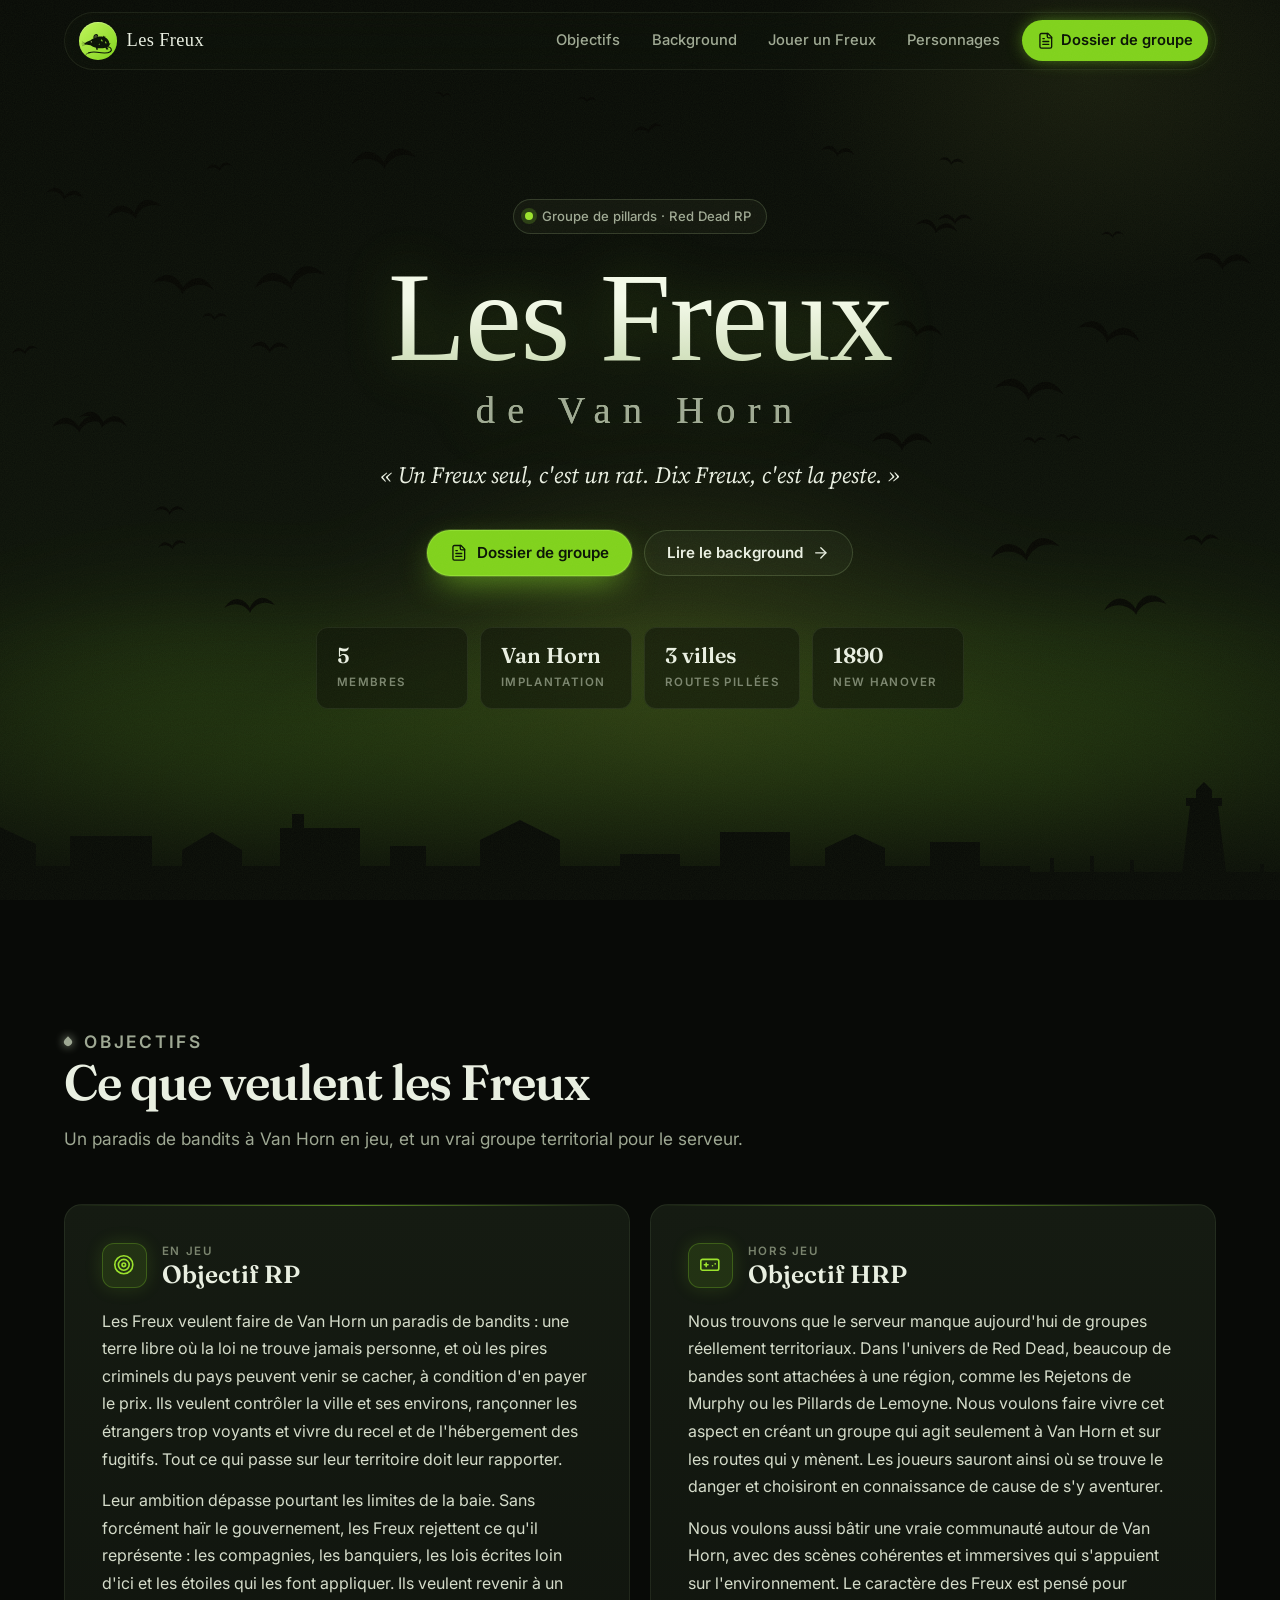
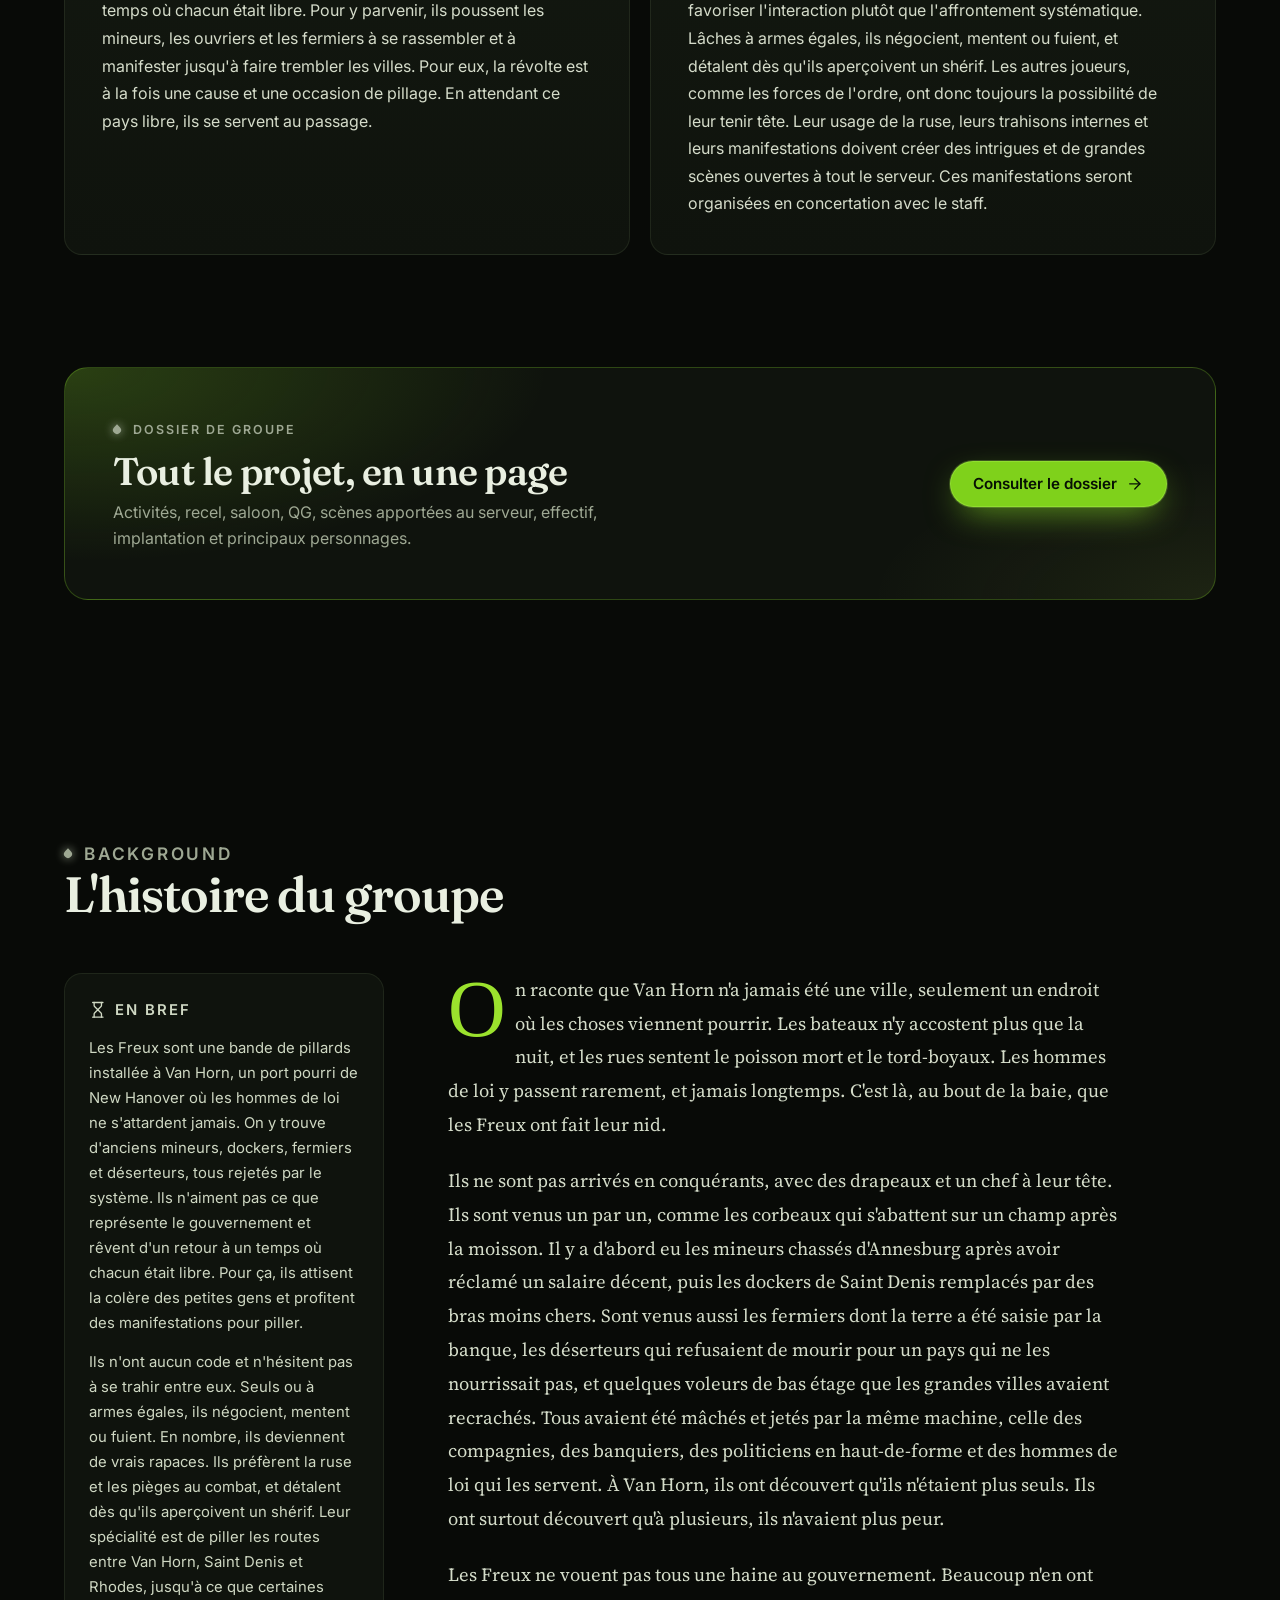
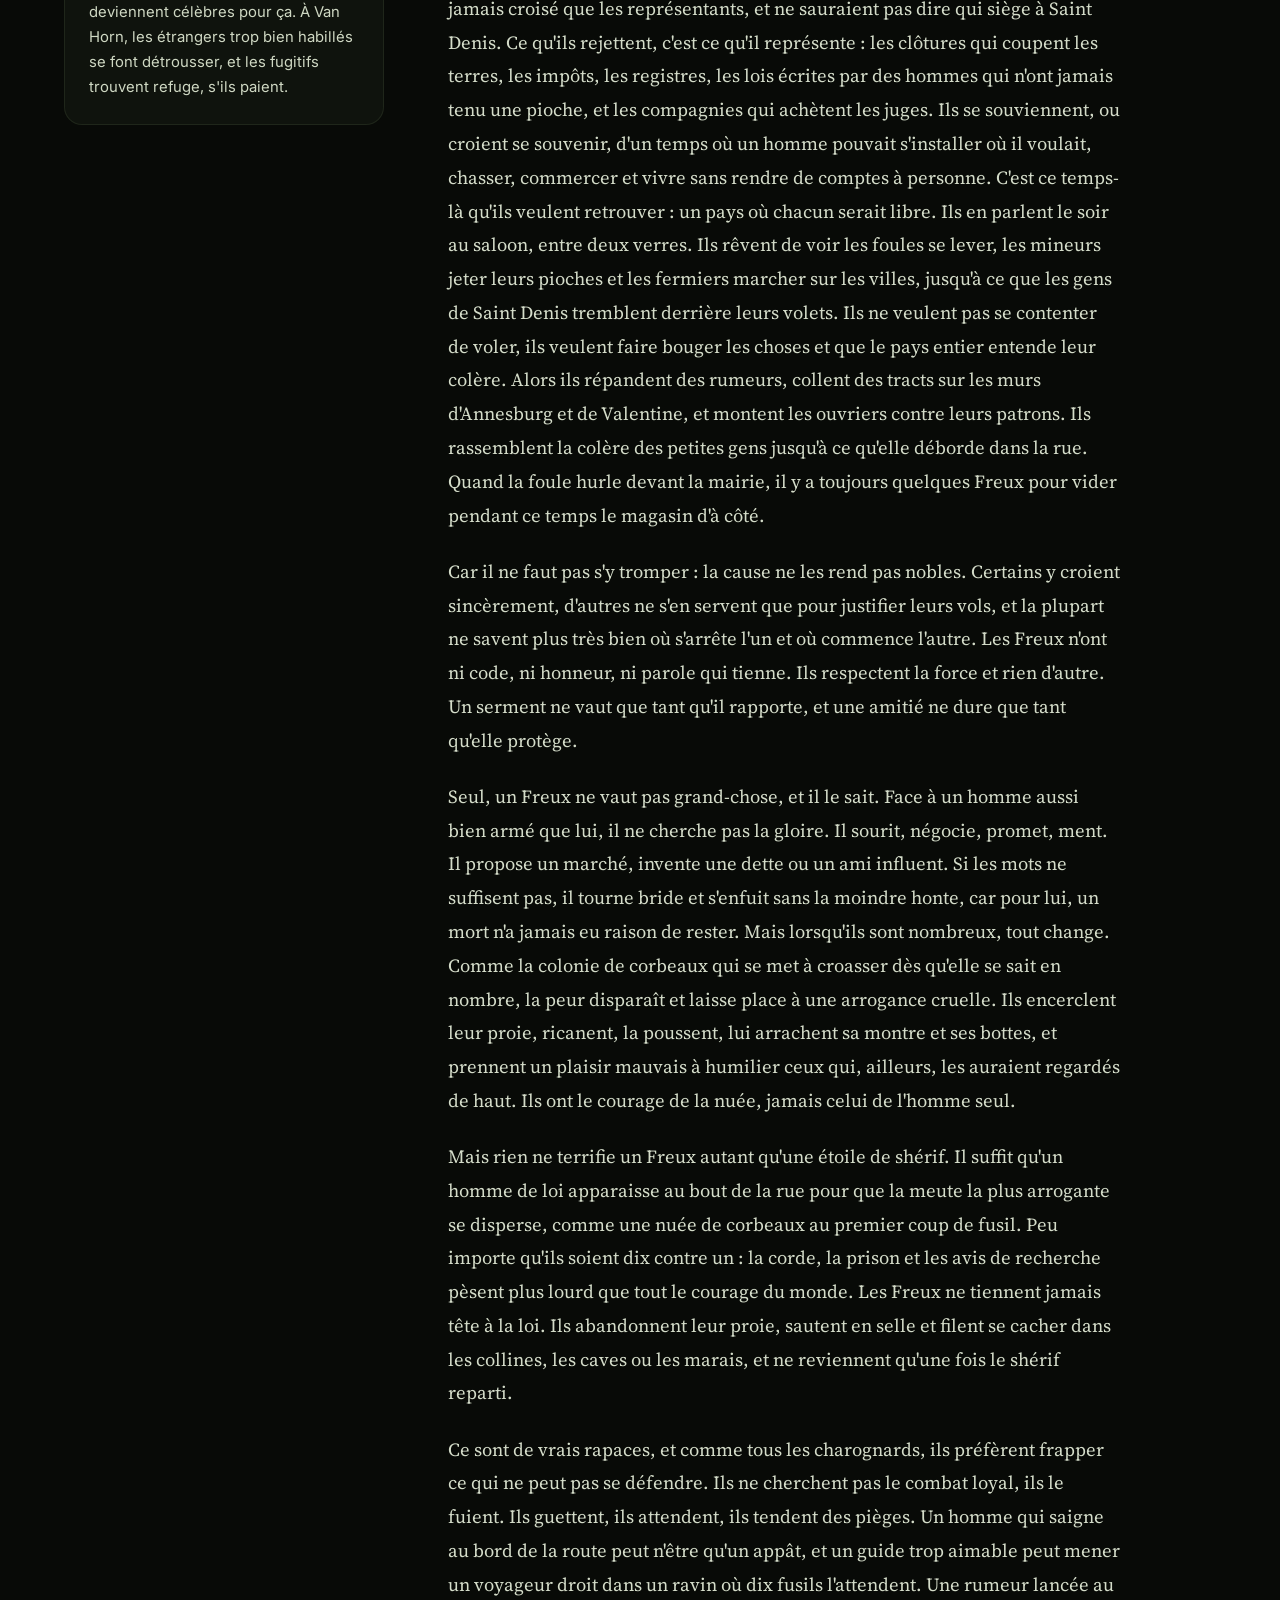
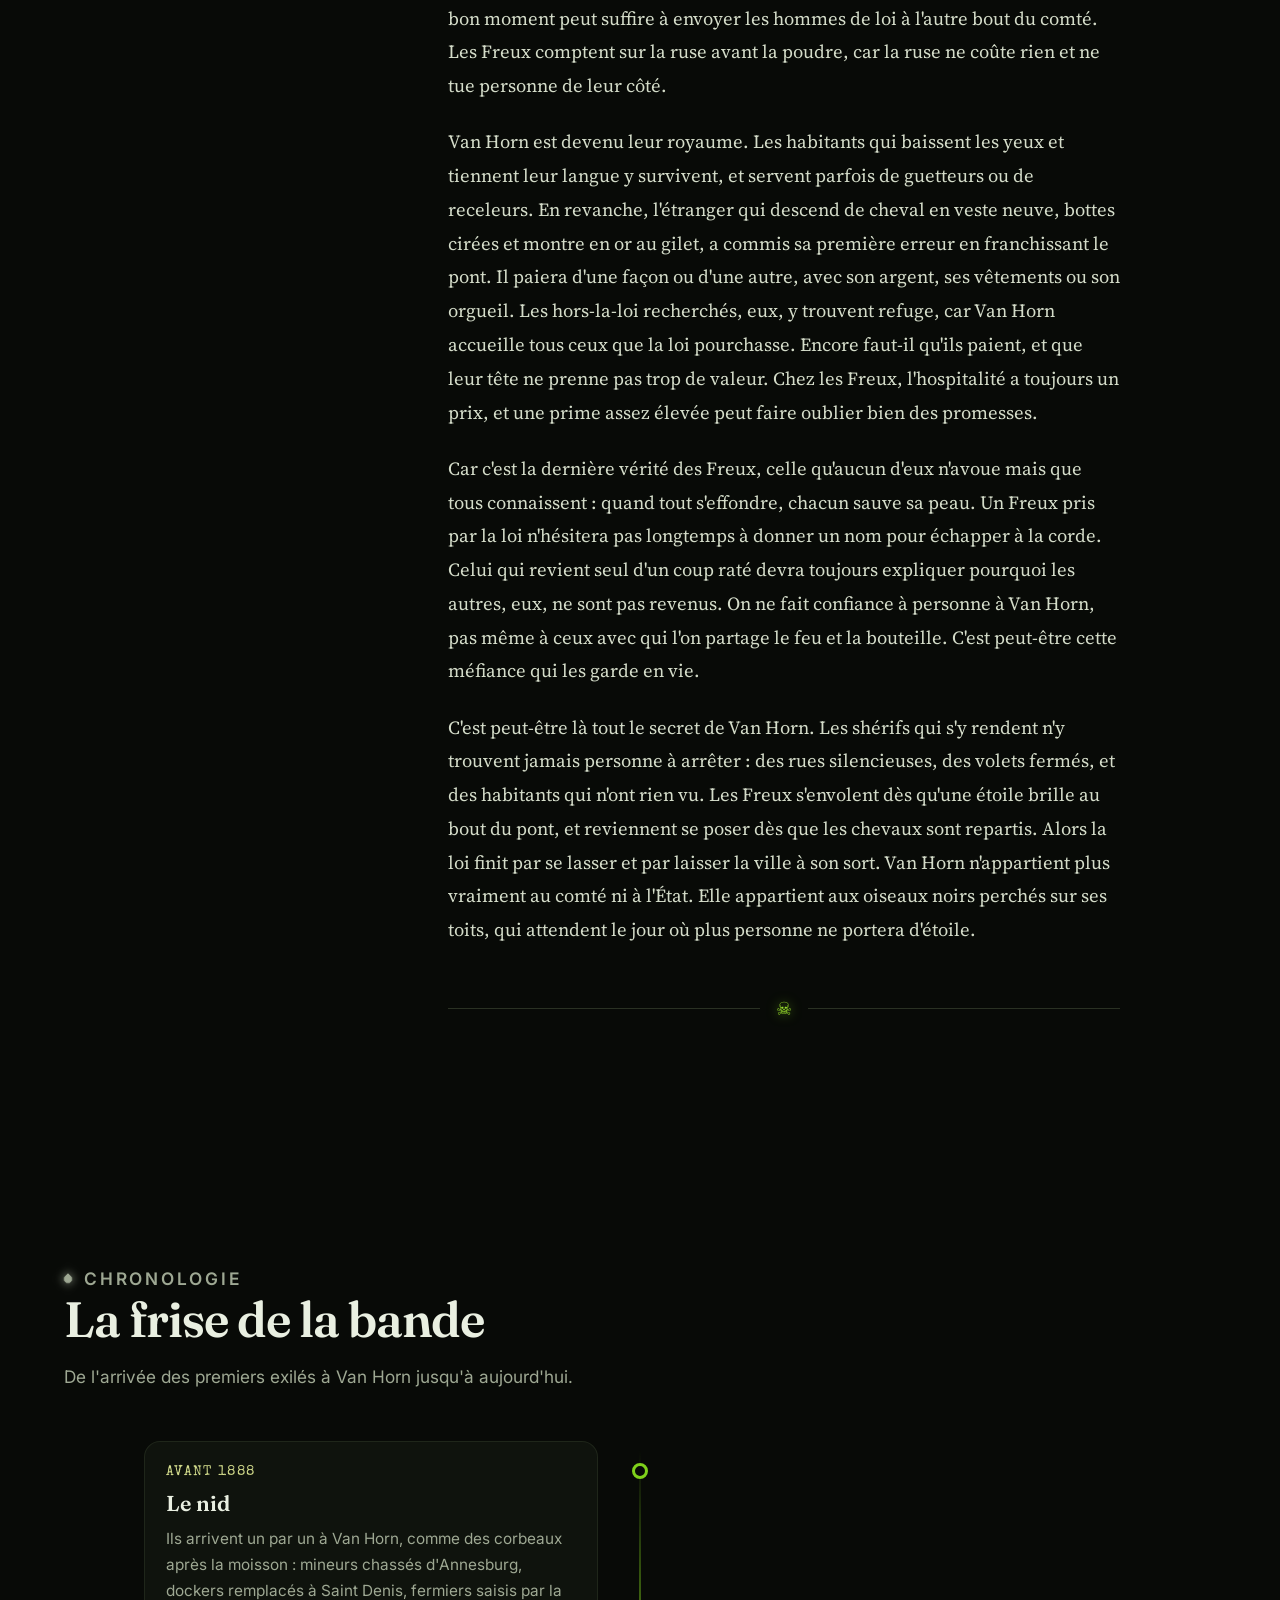
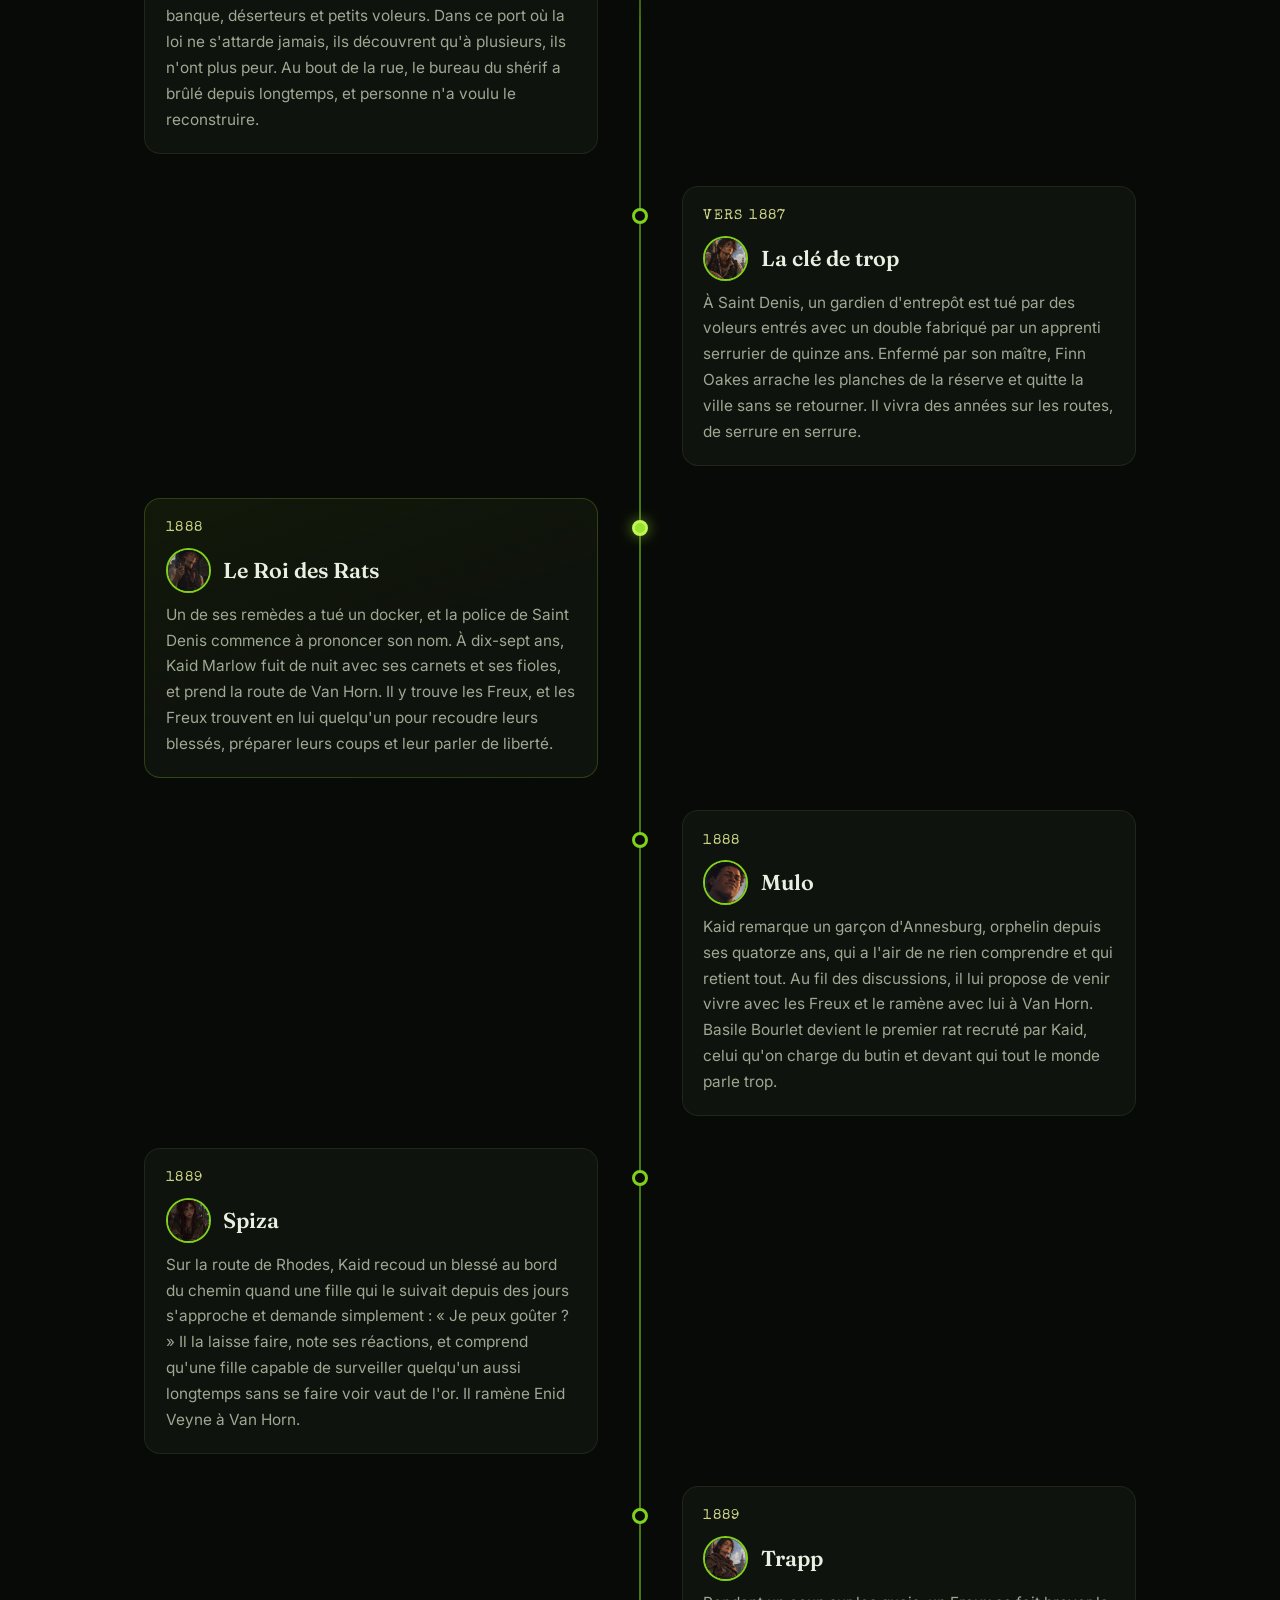
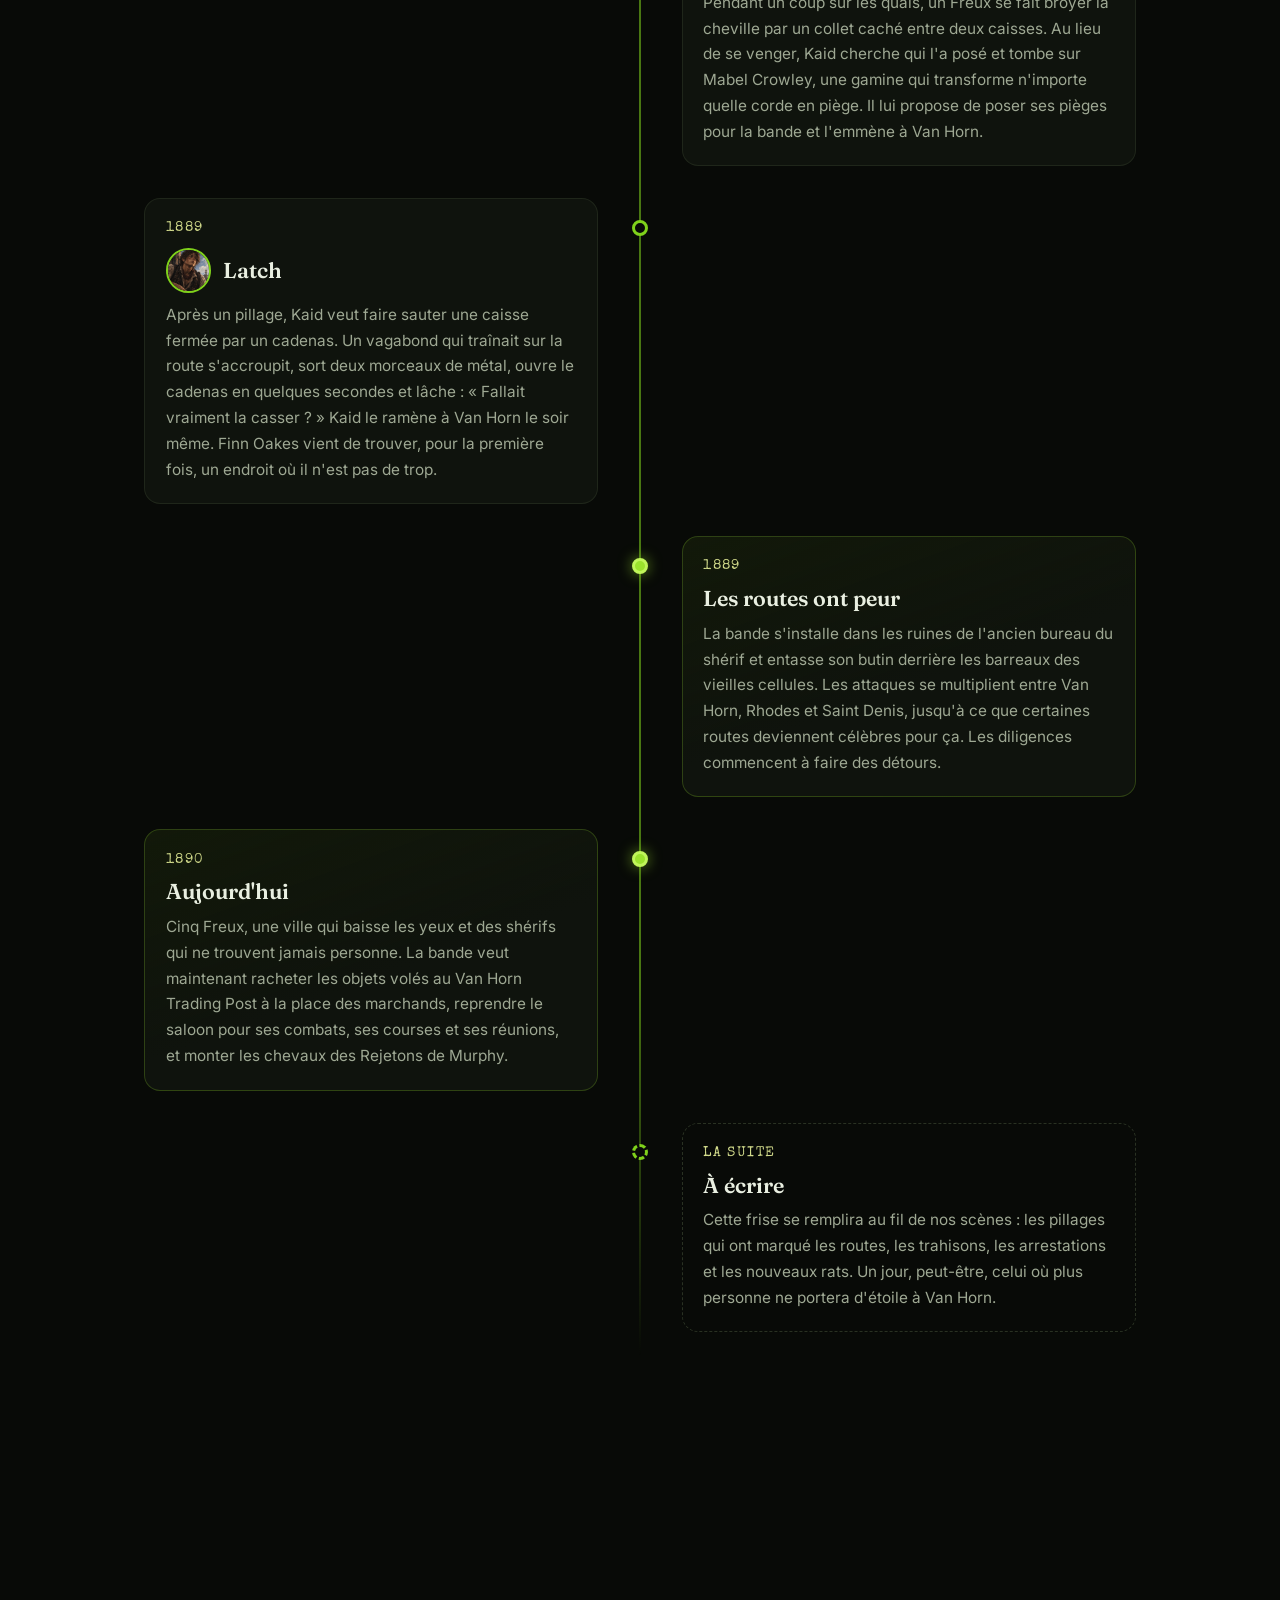
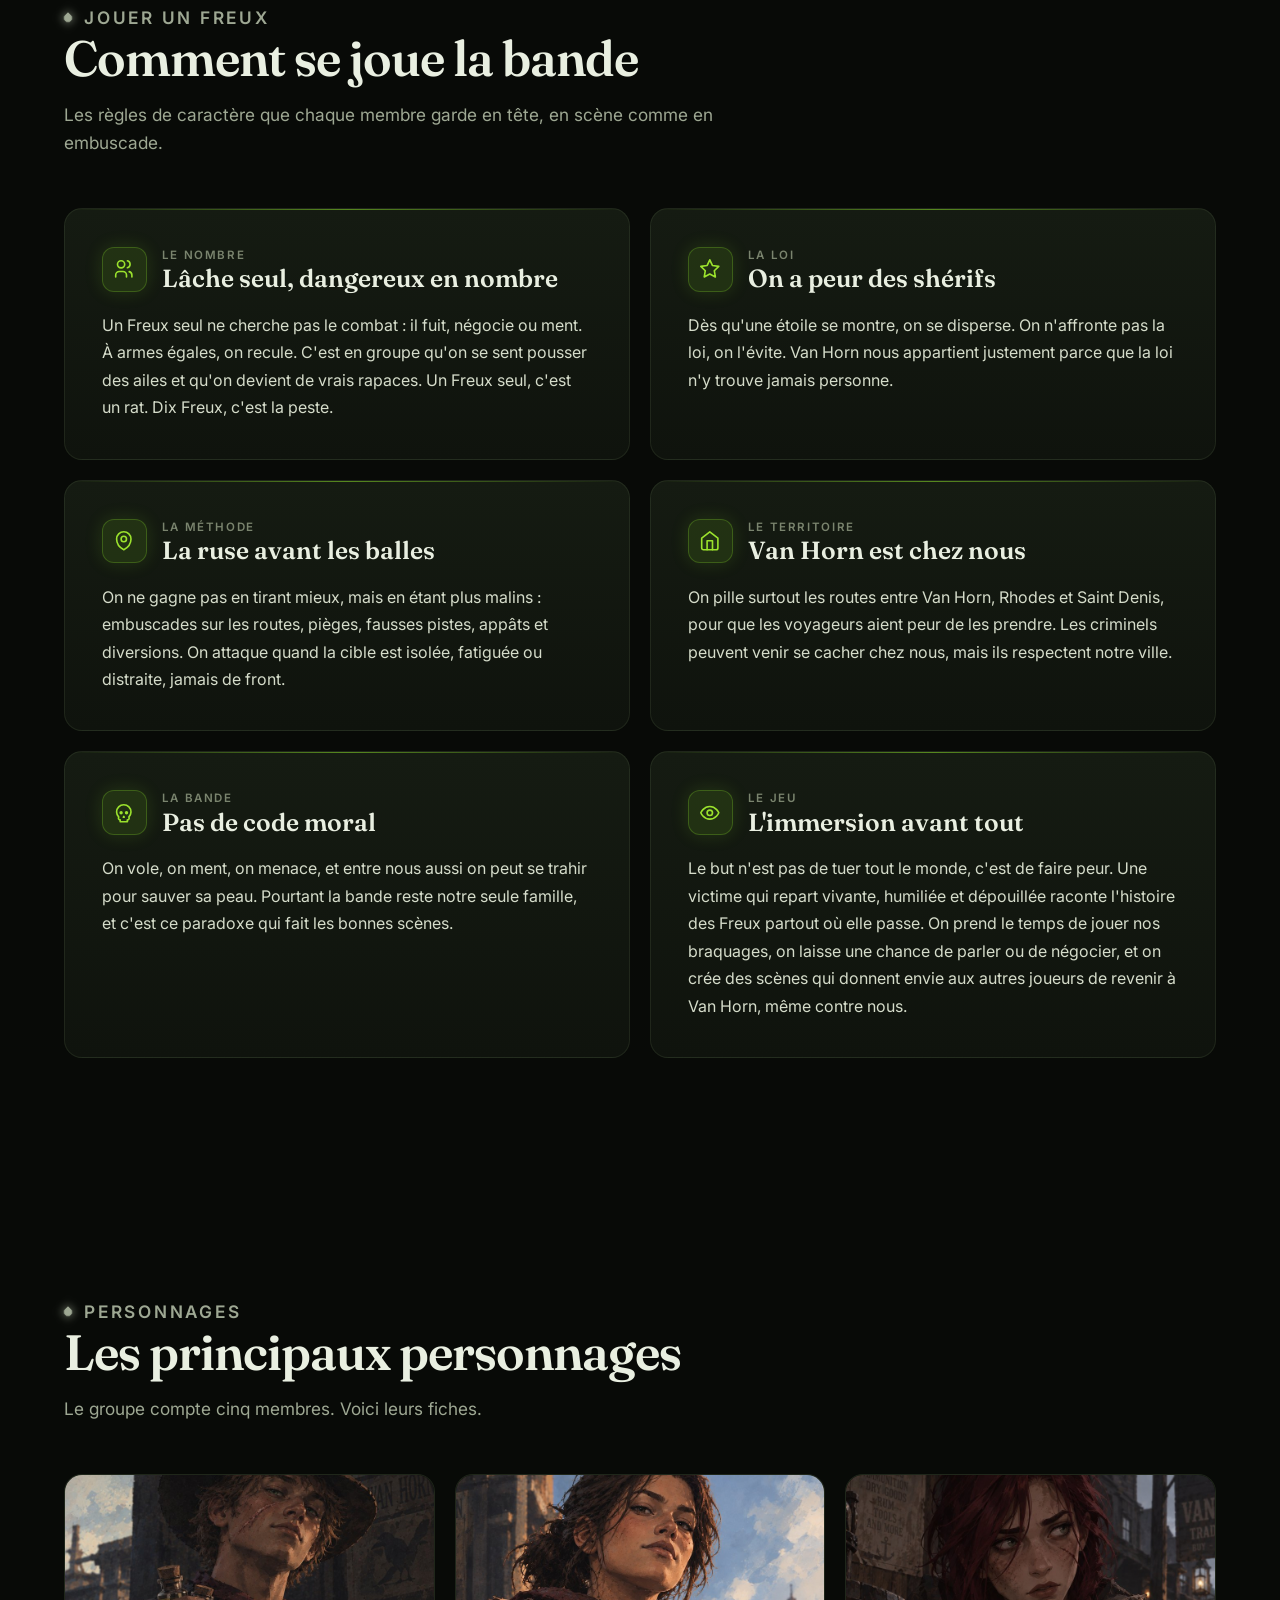
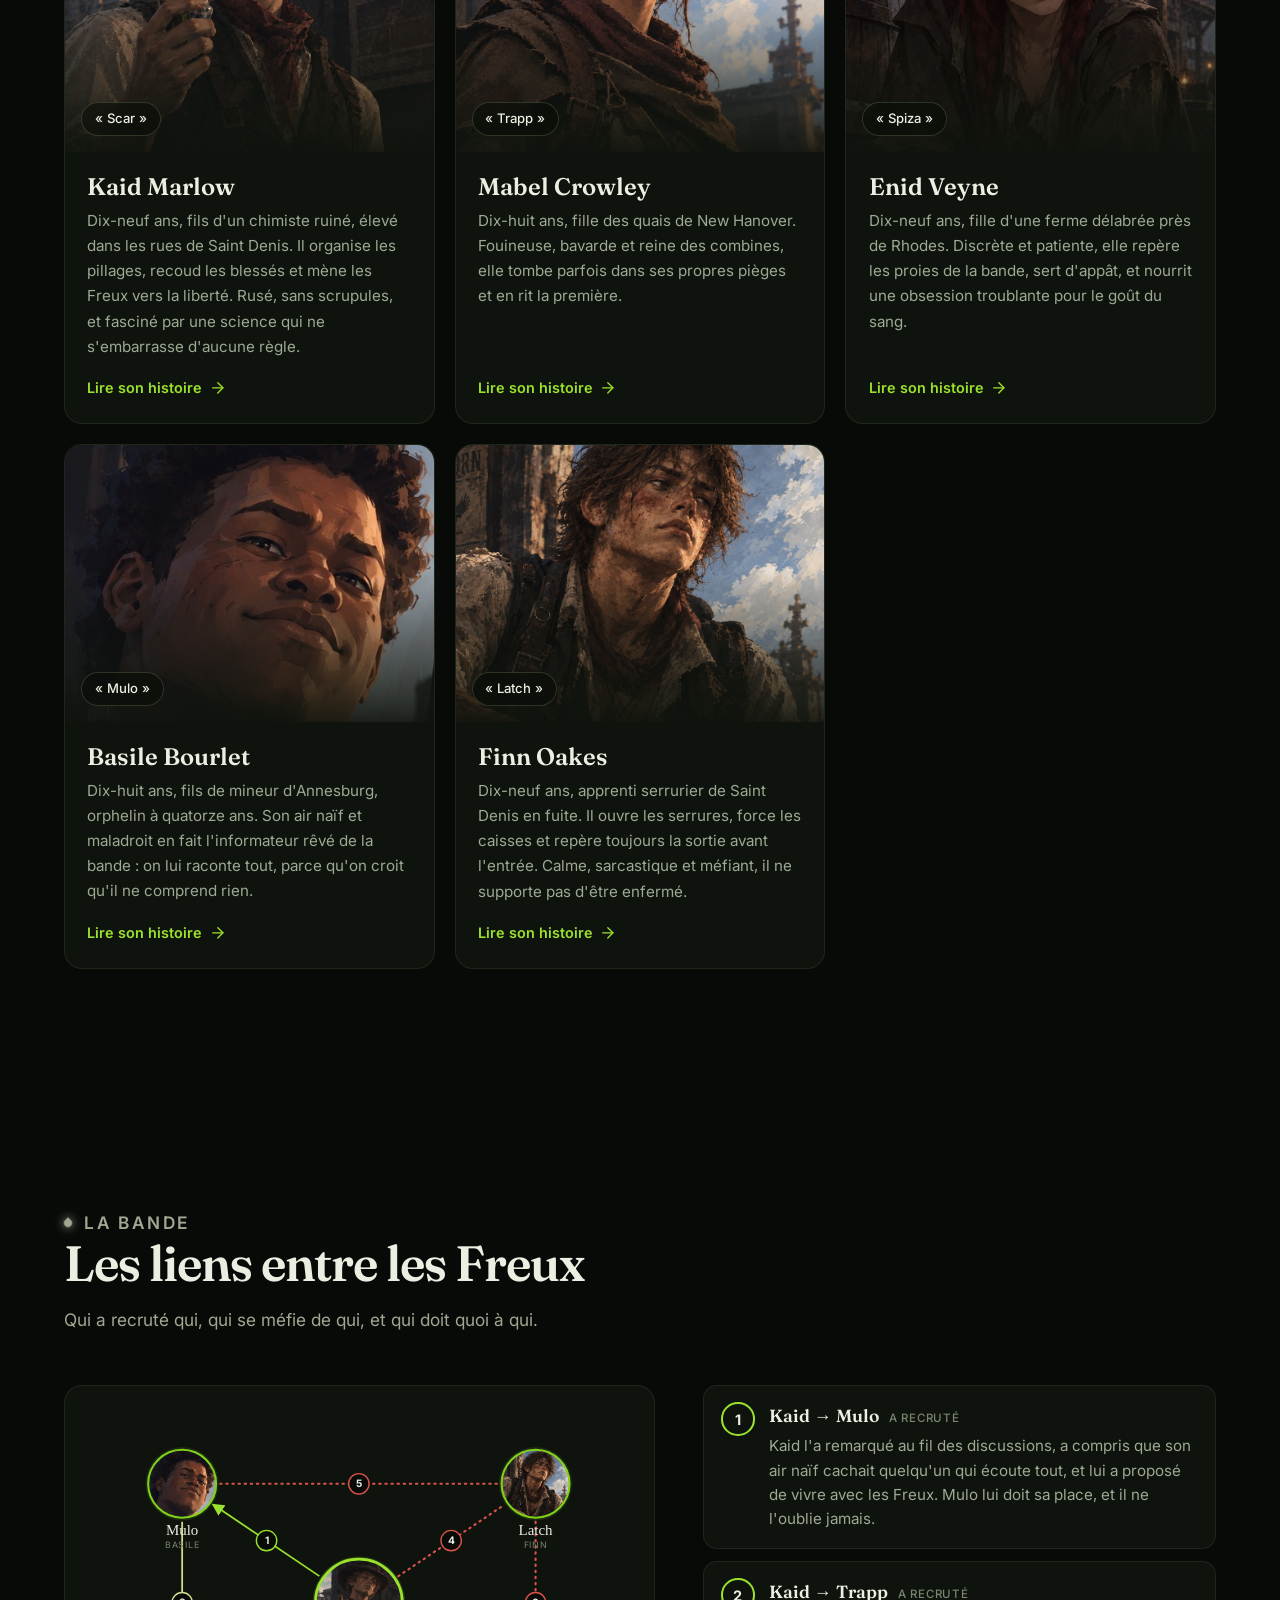
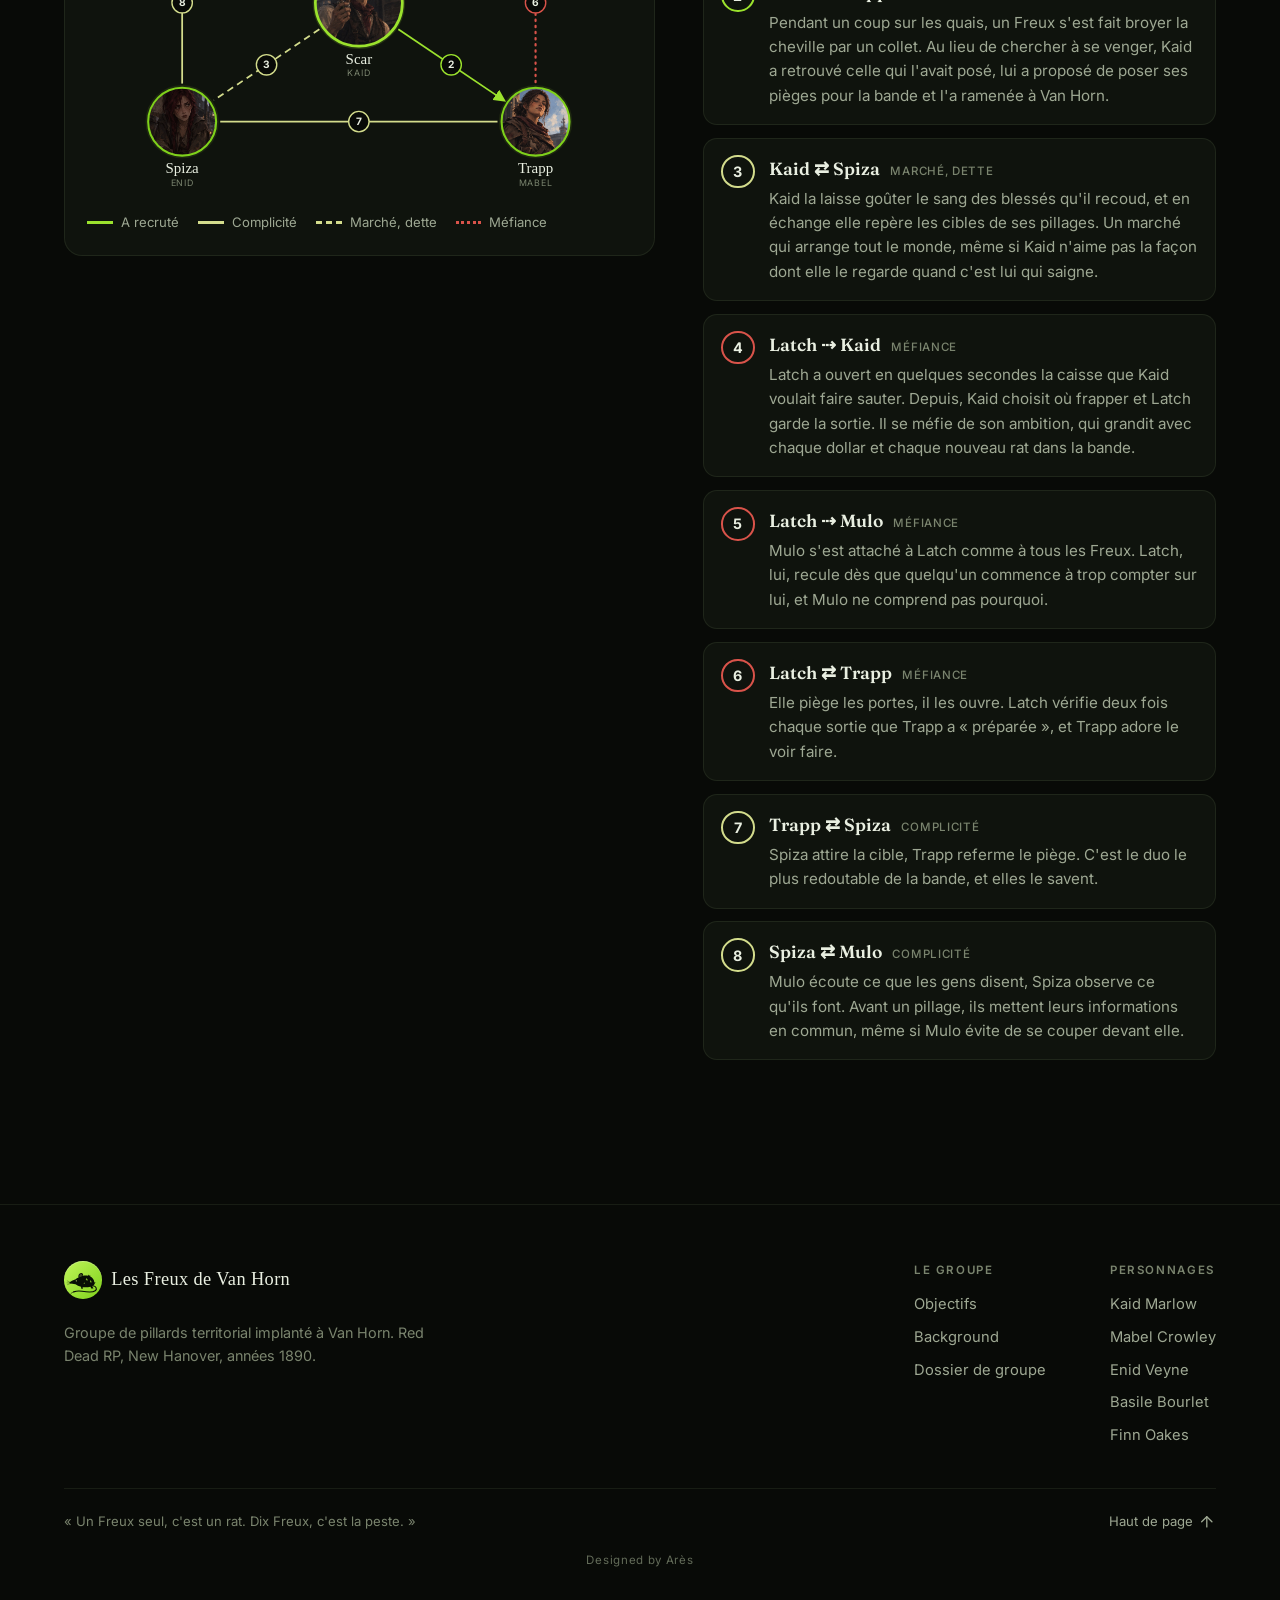
==== commit 0288e45c: "Frise : Kaid ramene les membres a Van Horn" ====
--- a/index.html
+++ b/index.html
@@ -202,7 +202,7 @@
           <div class="frise__carte">
             <p class="frise__date">Vers 1887</p>
             <div class="frise__tete"><a class="frise__portrait" href="finn-oakes.html"><img src="finn-oakes.jpg" alt="" loading="lazy"></a><h3>La clé de trop</h3></div>
-            <p>À Saint Denis, un gardien d'entrepôt est tué par des voleurs entrés avec un double fabriqué par un apprenti serrurier de quinze ans. Enfermé par son maître, Finn Oakes arrache les planches de la réserve et quitte la ville sans se retourner. Il lui faudra des années de routes avant de trouver Van Horn.</p>
+            <p>À Saint Denis, un gardien d'entrepôt est tué par des voleurs entrés avec un double fabriqué par un apprenti serrurier de quinze ans. Enfermé par son maître, Finn Oakes arrache les planches de la réserve et quitte la ville sans se retourner. Il vivra des années sur les routes, de serrure en serrure.</p>
           </div>
         </li>
         <li class="frise__etape frise__etape--cle" data-reveal>
@@ -218,7 +218,7 @@
           <div class="frise__carte">
             <p class="frise__date">1888</p>
             <div class="frise__tete"><a class="frise__portrait" href="basile-bourlet.html"><img src="basile-bourlet.jpg" alt="" loading="lazy"></a><h3>Mulo</h3></div>
-            <p>Kaid remarque un garçon d'Annesburg, orphelin depuis ses quatorze ans, qui a l'air de ne rien comprendre et qui retient tout. Au fil des discussions, il lui propose de venir vivre avec les Freux. Basile Bourlet devient le premier rat recruté par Kaid, celui qu'on charge du butin et devant qui tout le monde parle trop.</p>
+            <p>Kaid remarque un garçon d'Annesburg, orphelin depuis ses quatorze ans, qui a l'air de ne rien comprendre et qui retient tout. Au fil des discussions, il lui propose de venir vivre avec les Freux et le ramène avec lui à Van Horn. Basile Bourlet devient le premier rat recruté par Kaid, celui qu'on charge du butin et devant qui tout le monde parle trop.</p>
           </div>
         </li>
         <li class="frise__etape" data-reveal>
@@ -226,7 +226,7 @@
           <div class="frise__carte">
             <p class="frise__date">1889</p>
             <div class="frise__tete"><a class="frise__portrait" href="enid-veyne.html"><img src="enid-veyne.jpg" alt="" loading="lazy"></a><h3>Spiza</h3></div>
-            <p>Après des années sur les routes autour de Rhodes, Enid Veyne arrive à Van Horn. Elle observe Kaid pendant des jours avant de l'approcher, attirée par tout le sang qui passe sur sa table. Un soir, elle entre et demande simplement : « Je peux goûter ? »</p>
+            <p>Sur la route de Rhodes, Kaid recoud un blessé au bord du chemin quand une fille qui le suivait depuis des jours s'approche et demande simplement : « Je peux goûter ? » Il la laisse faire, note ses réactions, et comprend qu'une fille capable de surveiller quelqu'un aussi longtemps sans se faire voir vaut de l'or. Il ramène Enid Veyne à Van Horn.</p>
           </div>
         </li>
         <li class="frise__etape" data-reveal>
@@ -234,7 +234,7 @@
           <div class="frise__carte">
             <p class="frise__date">1889</p>
             <div class="frise__tete"><a class="frise__portrait" href="mabel-crowley.html"><img src="mabel-trapp.jpg" alt="" loading="lazy"></a><h3>Trapp</h3></div>
-            <p>Un Freux rentre à Van Horn la cheville broyée par un collet posé derrière le saloon. Au lieu de se venger, Kaid retrouve celle qui l'a posé : Mabel Crowley, une gamine des quais qui transforme n'importe quelle corde en piège. Elle pose désormais ses pièges pour la bande.</p>
+            <p>Pendant un coup sur les quais, un Freux se fait broyer la cheville par un collet caché entre deux caisses. Au lieu de se venger, Kaid cherche qui l'a posé et tombe sur Mabel Crowley, une gamine qui transforme n'importe quelle corde en piège. Il lui propose de poser ses pièges pour la bande et l'emmène à Van Horn.</p>
           </div>
         </li>
         <li class="frise__etape" data-reveal>
@@ -242,7 +242,7 @@
           <div class="frise__carte">
             <p class="frise__date">1889</p>
             <div class="frise__tete"><a class="frise__portrait" href="finn-oakes.html"><img src="finn-oakes.jpg" alt="" loading="lazy"></a><h3>Latch</h3></div>
-            <p>Les Freux ramènent d'un pillage une caisse fermée par un cadenas, et Kaid veut la faire sauter. Un inconnu s'accroupit, sort deux morceaux de métal, ouvre le cadenas en quelques secondes et lâche : « Fallait vraiment la casser ? » Finn Oakes vient de trouver, pour la première fois, un endroit où il n'est pas de trop.</p>
+            <p>Après un pillage, Kaid veut faire sauter une caisse fermée par un cadenas. Un vagabond qui traînait sur la route s'accroupit, sort deux morceaux de métal, ouvre le cadenas en quelques secondes et lâche : « Fallait vraiment la casser ? » Kaid le ramène à Van Horn le soir même. Finn Oakes vient de trouver, pour la première fois, un endroit où il n'est pas de trop.</p>
           </div>
         </li>
         <li class="frise__etape frise__etape--cle" data-reveal>
@@ -402,7 +402,7 @@
         </div>
         <ol class="liens__liste">
           <li class="lien lien--recrute"><span class="lien__num">1</span><div><p class="lien__titre">Kaid → Mulo <span>A recruté</span></p><p>Kaid l'a remarqué au fil des discussions, a compris que son air naïf cachait quelqu'un qui écoute tout, et lui a proposé de vivre avec les Freux. Mulo lui doit sa place, et il ne l'oublie jamais.</p></div></li>
-          <li class="lien lien--recrute"><span class="lien__num">2</span><div><p class="lien__titre">Kaid → Trapp <span>A recruté</span></p><p>Un Freux est rentré la cheville broyée par un collet posé derrière le saloon. Au lieu de chercher à se venger, Kaid a retrouvé celle qui l'avait posé et lui a proposé de poser ses pièges pour la bande.</p></div></li>
+          <li class="lien lien--recrute"><span class="lien__num">2</span><div><p class="lien__titre">Kaid → Trapp <span>A recruté</span></p><p>Pendant un coup sur les quais, un Freux s'est fait broyer la cheville par un collet. Au lieu de chercher à se venger, Kaid a retrouvé celle qui l'avait posé, lui a proposé de poser ses pièges pour la bande et l'a ramenée à Van Horn.</p></div></li>
           <li class="lien lien--dette"><span class="lien__num">3</span><div><p class="lien__titre">Kaid ⇄ Spiza <span>Marché, dette</span></p><p>Kaid la laisse goûter le sang des blessés qu'il recoud, et en échange elle repère les cibles de ses pillages. Un marché qui arrange tout le monde, même si Kaid n'aime pas la façon dont elle le regarde quand c'est lui qui saigne.</p></div></li>
           <li class="lien lien--mefiance"><span class="lien__num">4</span><div><p class="lien__titre">Latch ⇢ Kaid <span>Méfiance</span></p><p>Latch a ouvert en quelques secondes la caisse que Kaid voulait faire sauter. Depuis, Kaid choisit où frapper et Latch garde la sortie. Il se méfie de son ambition, qui grandit avec chaque dollar et chaque nouveau rat dans la bande.</p></div></li>
           <li class="lien lien--mefiance"><span class="lien__num">5</span><div><p class="lien__titre">Latch ⇢ Mulo <span>Méfiance</span></p><p>Mulo s'est attaché à Latch comme à tous les Freux. Latch, lui, recule dès que quelqu'un commence à trop compter sur lui, et Mulo ne comprend pas pourquoi.</p></div></li>
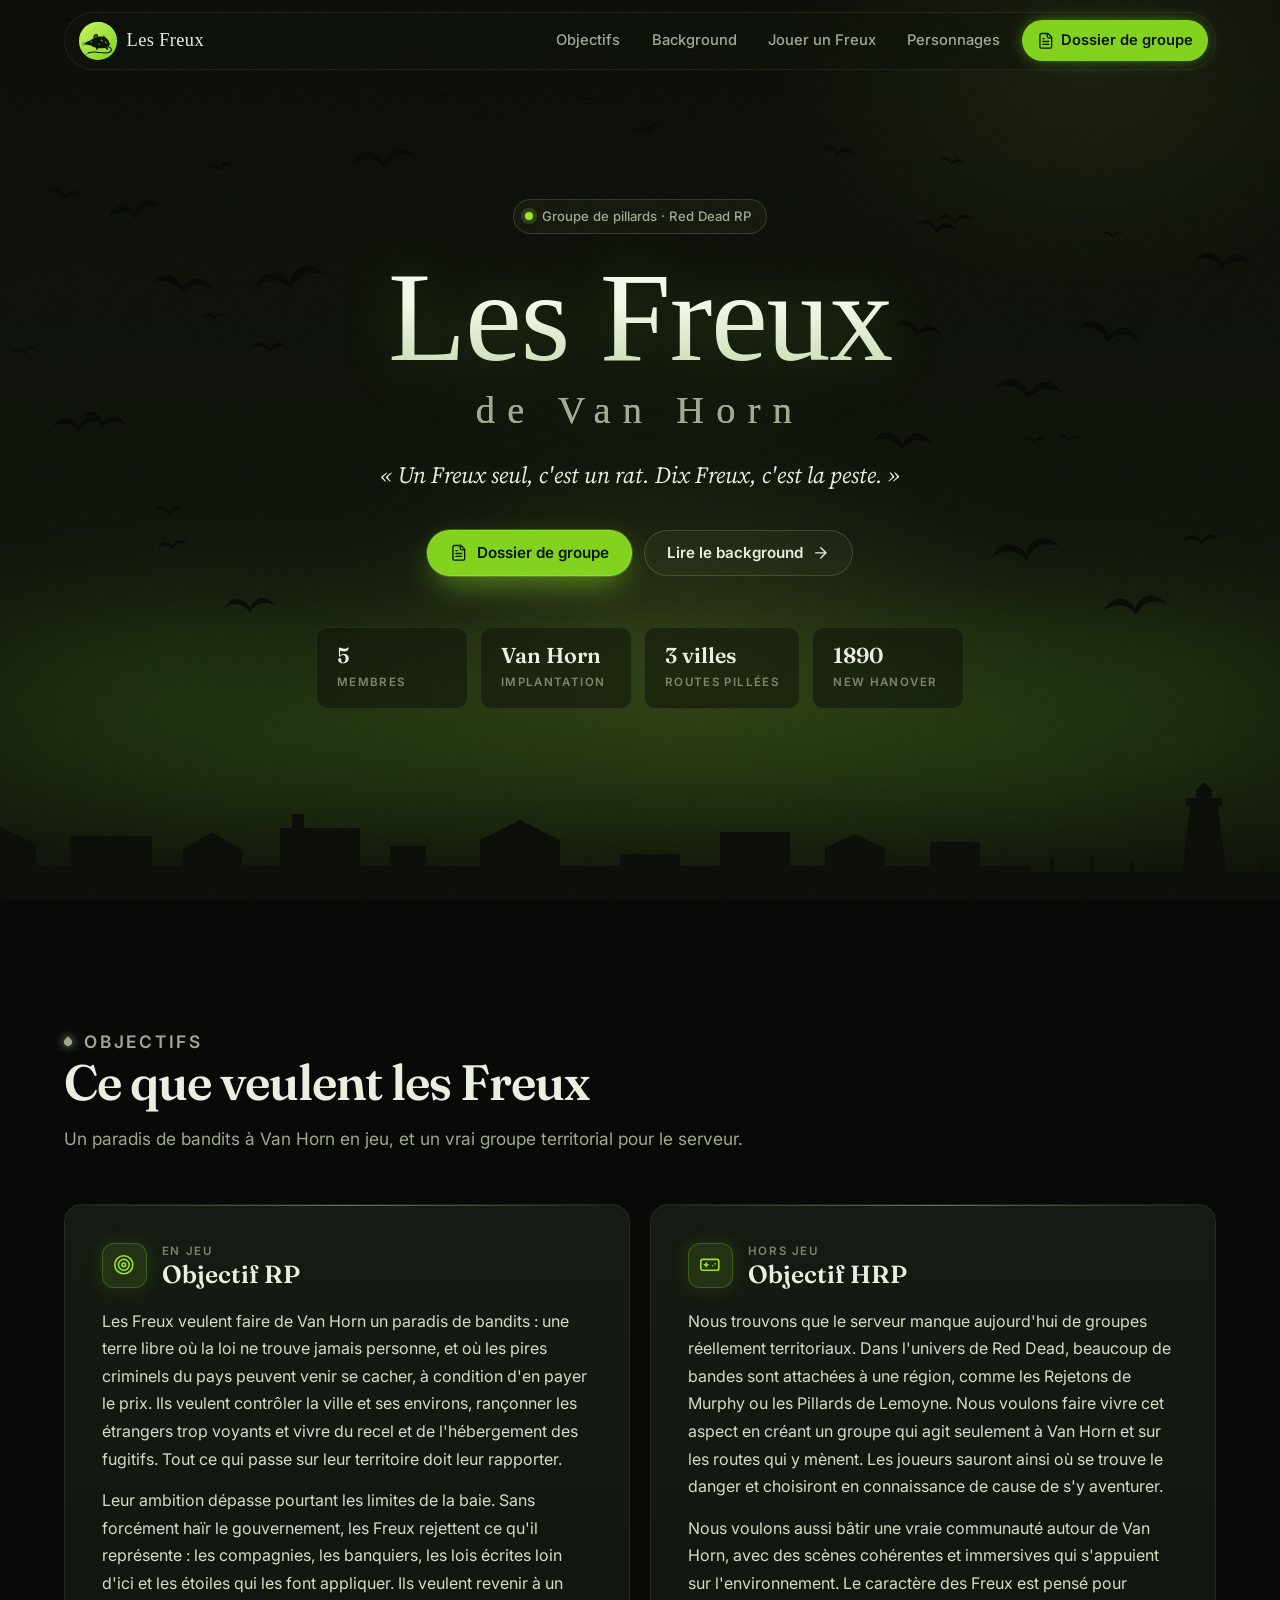
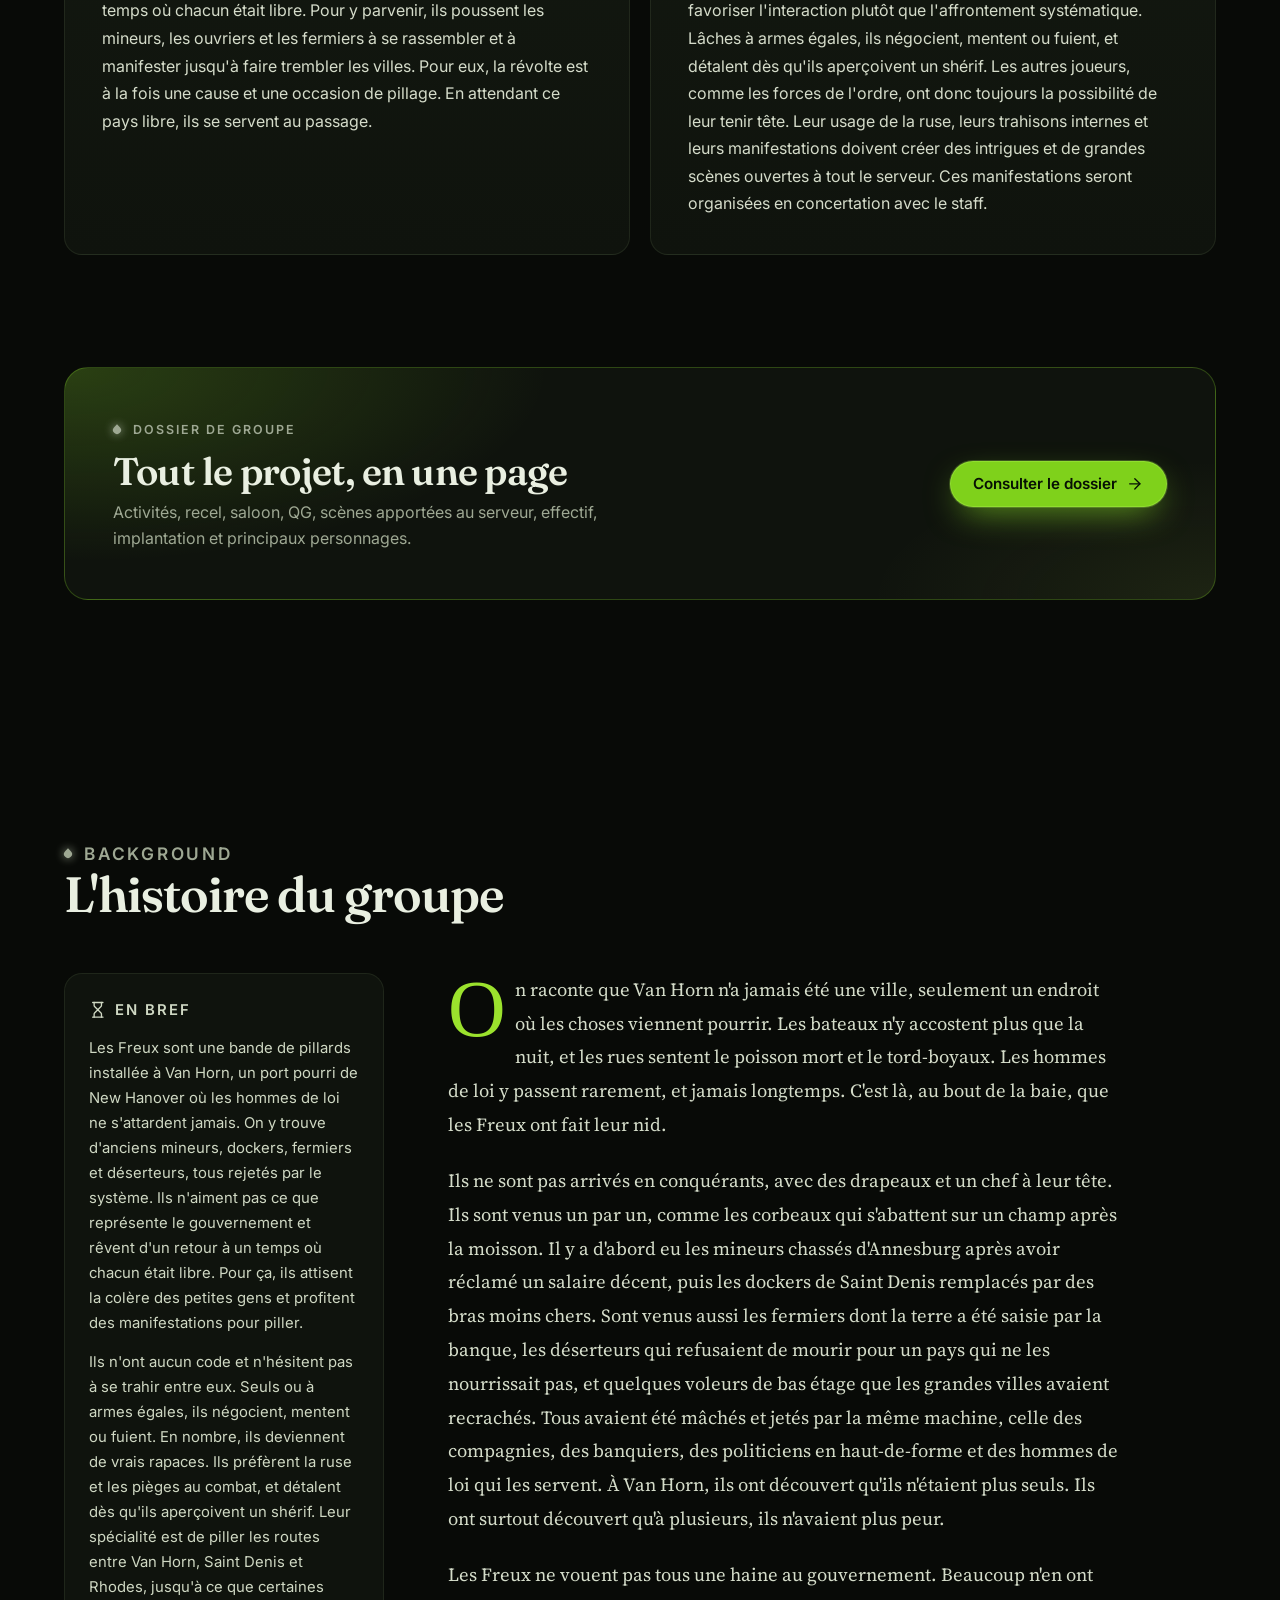
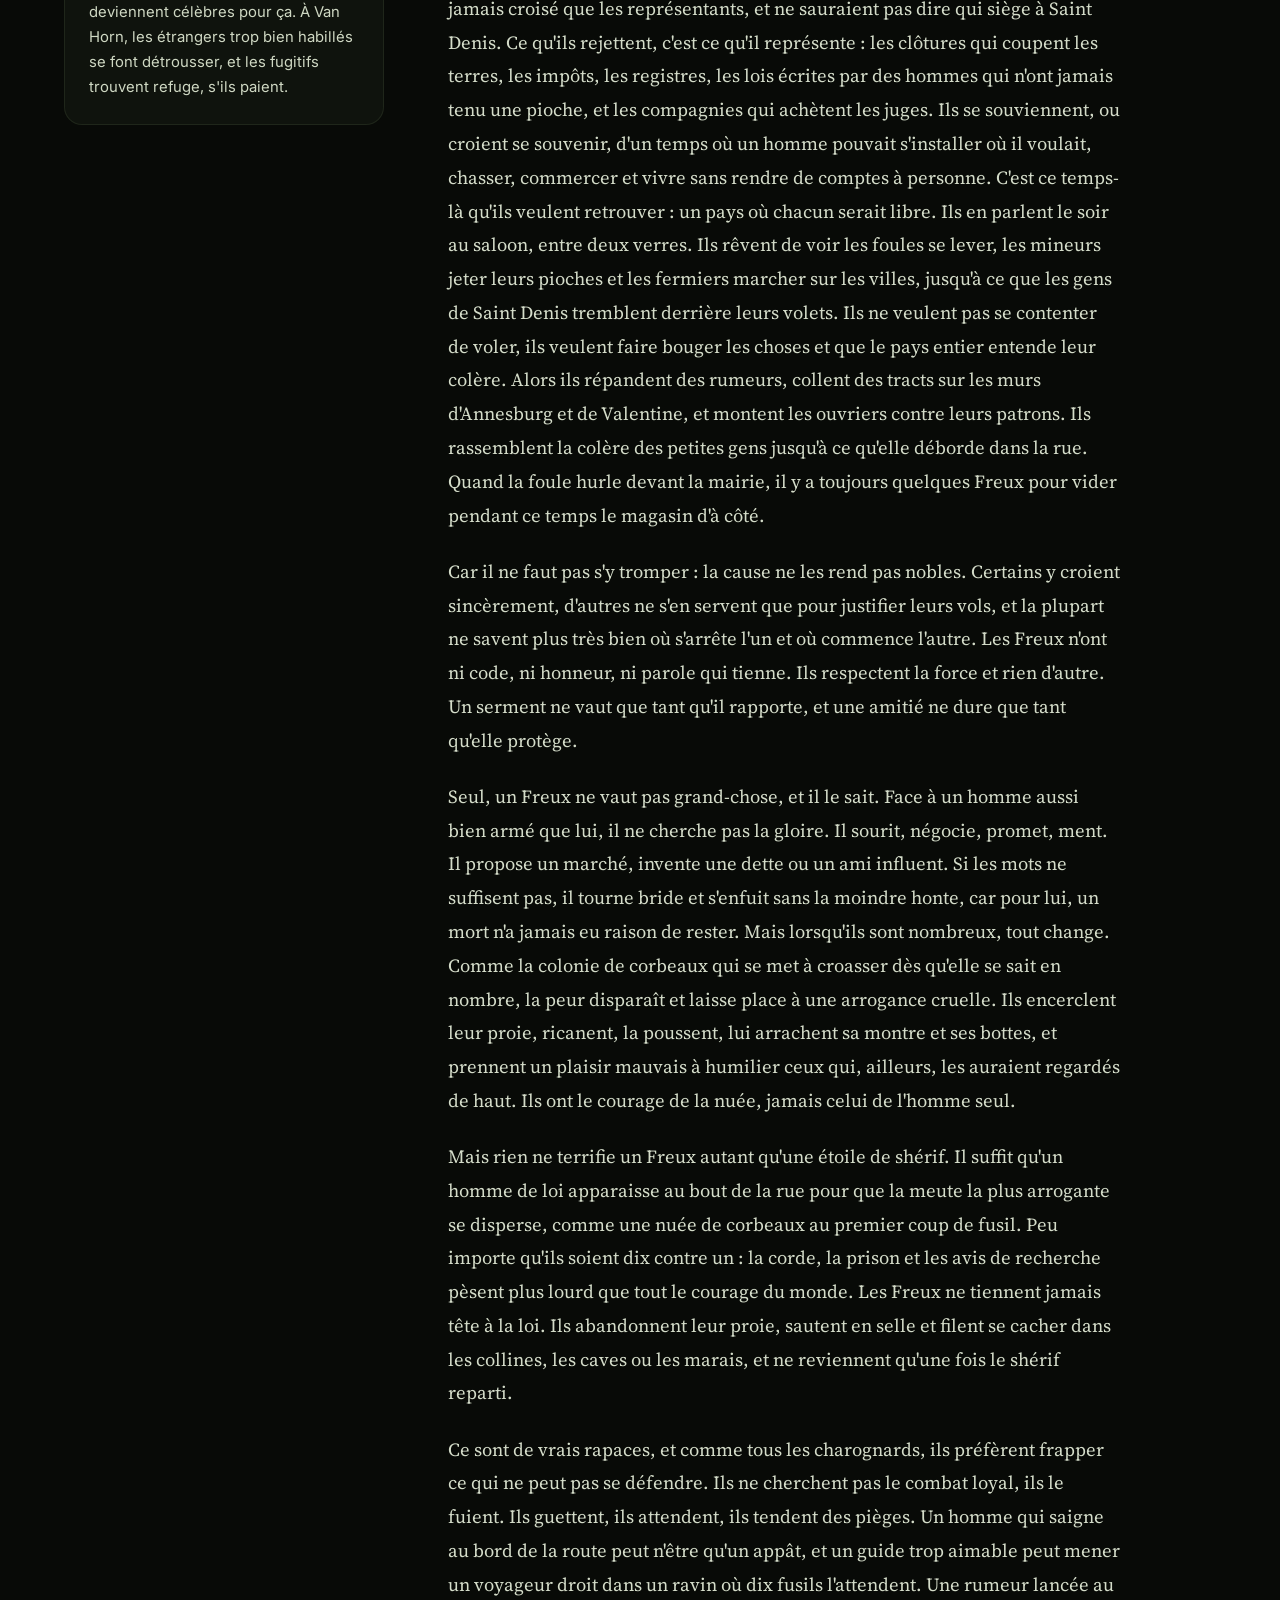
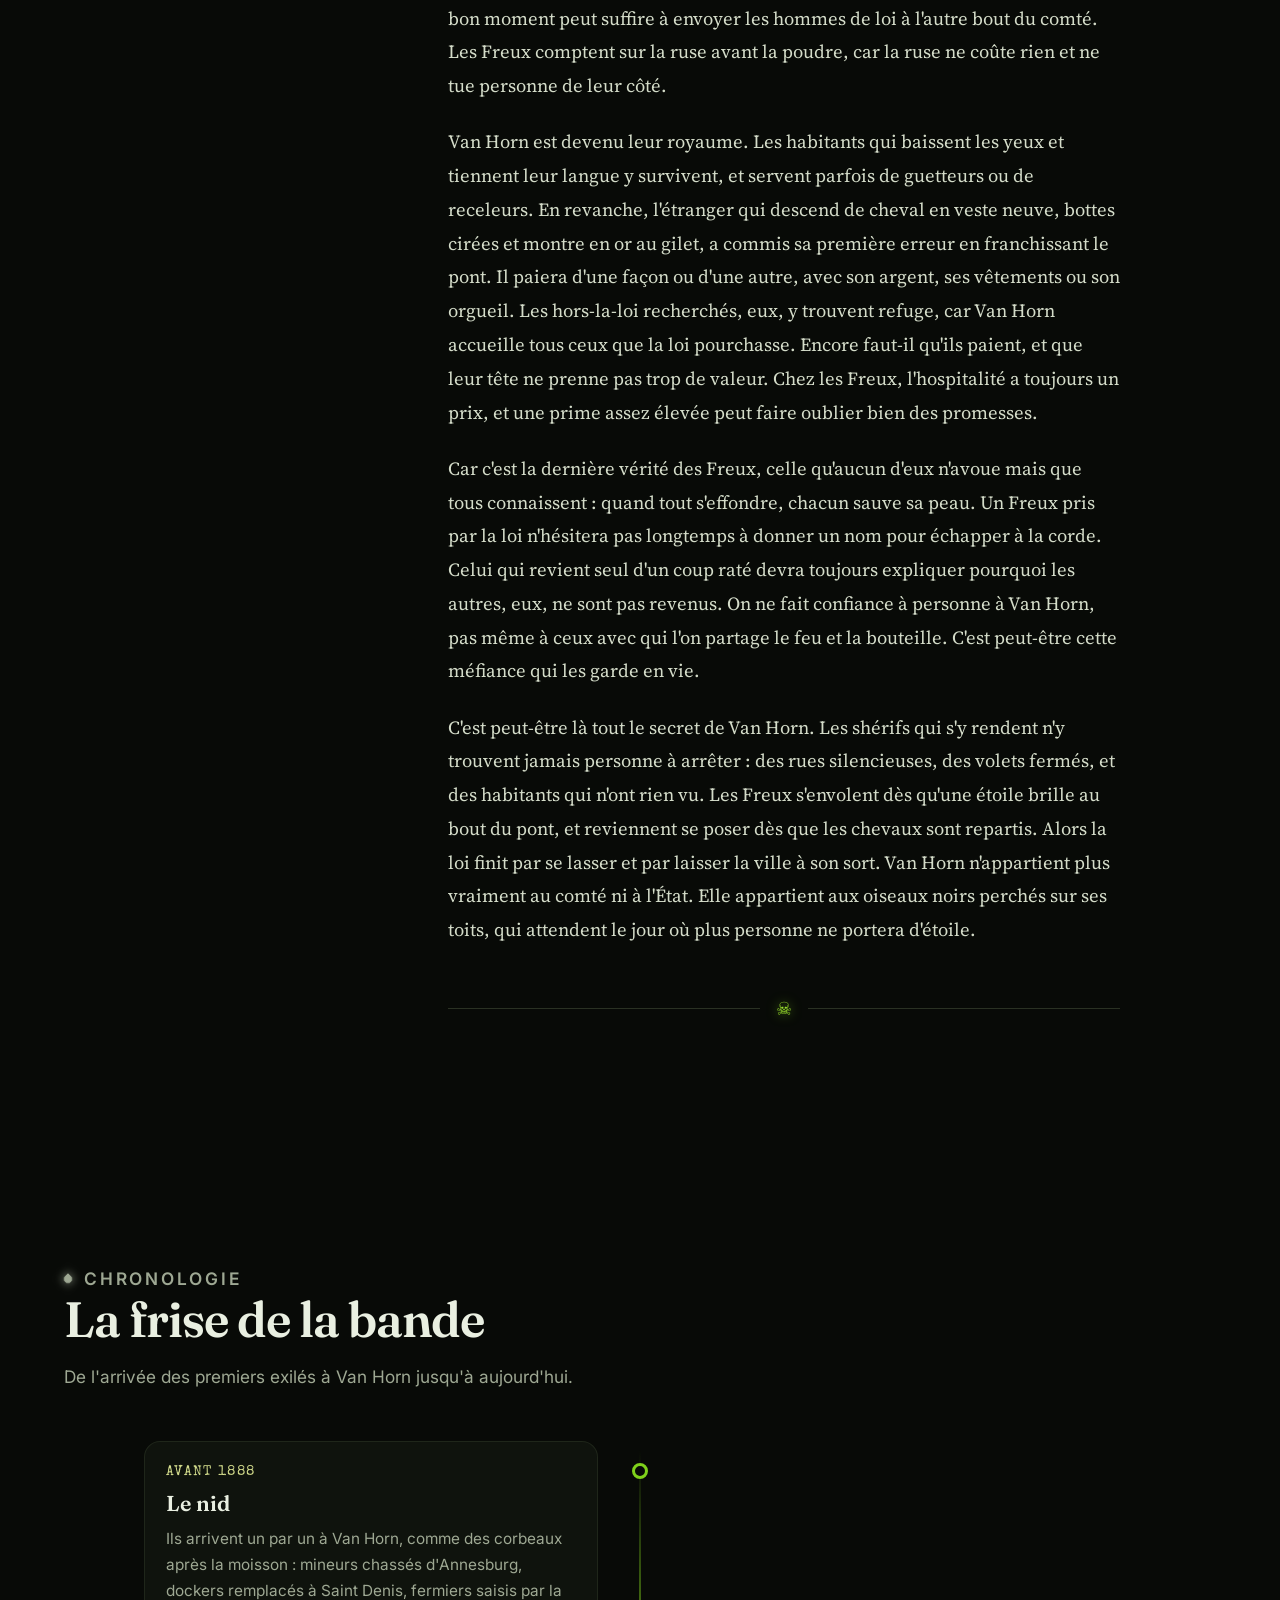
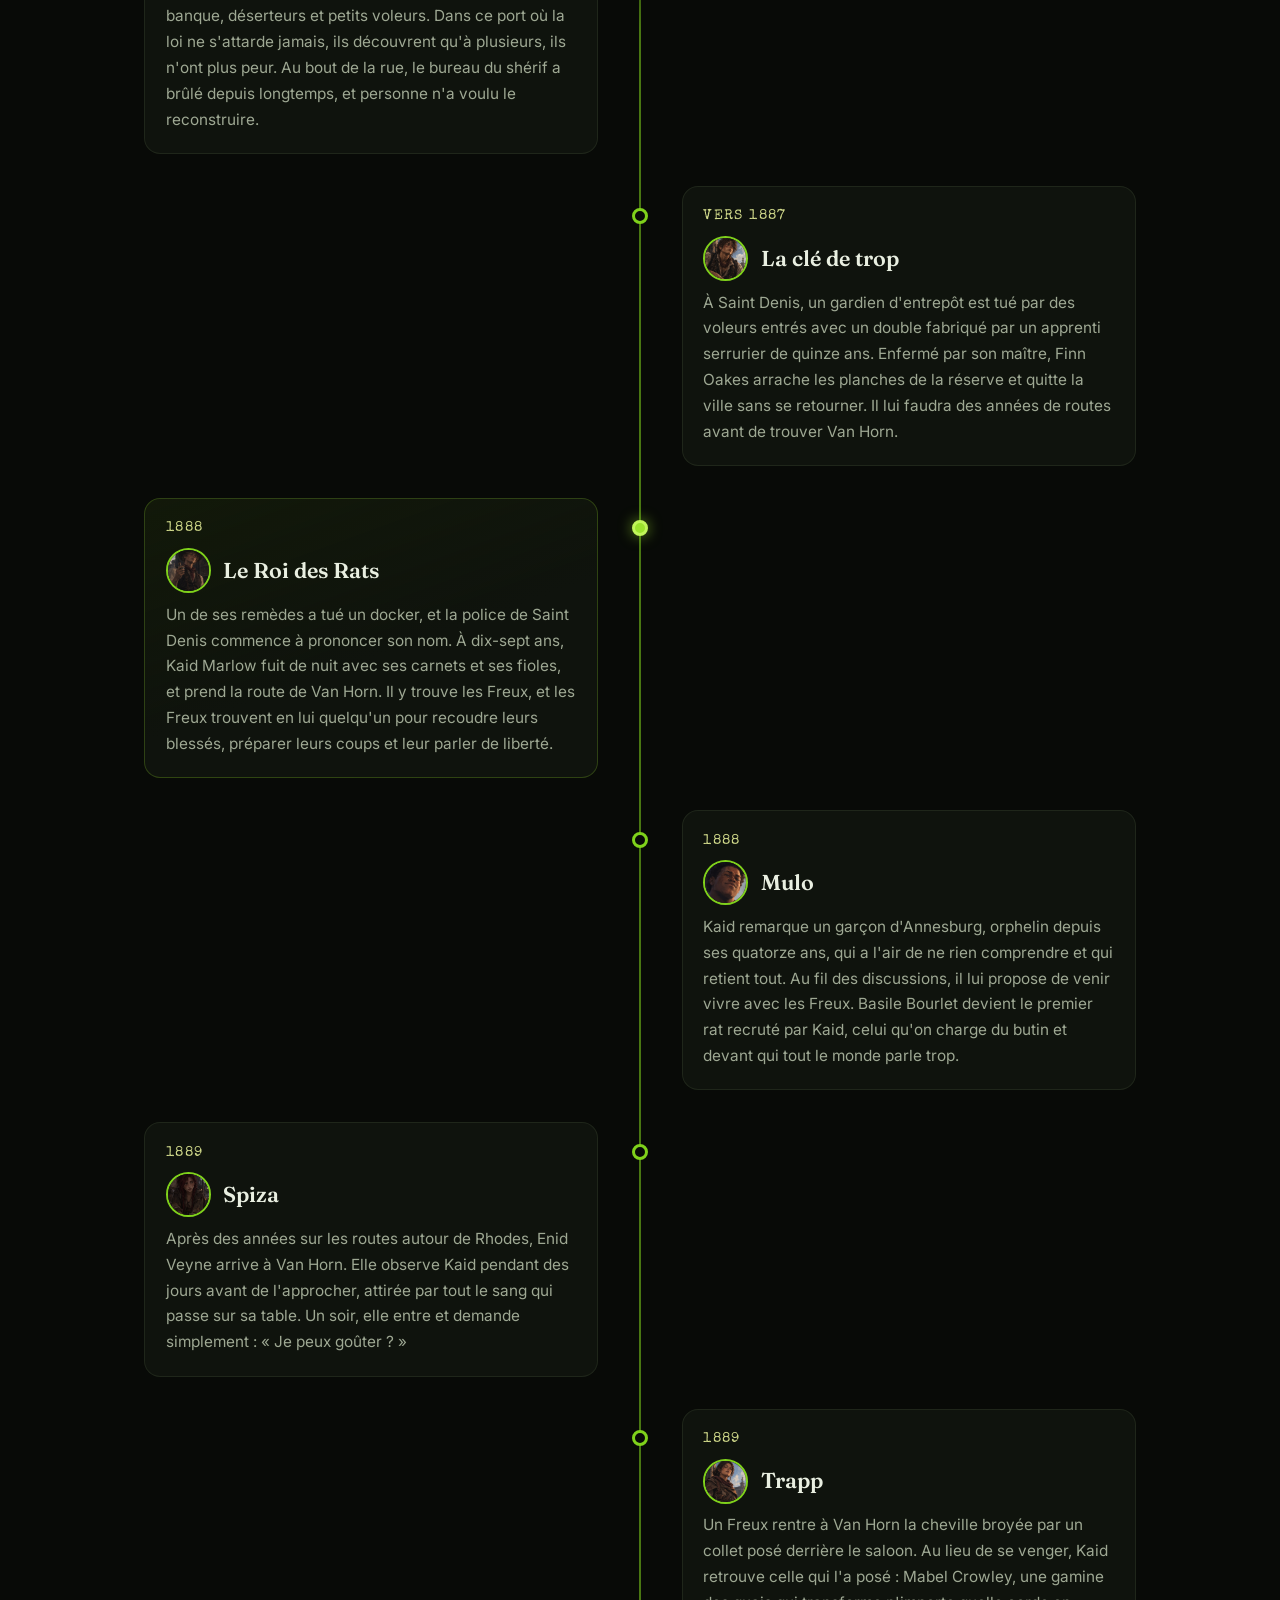
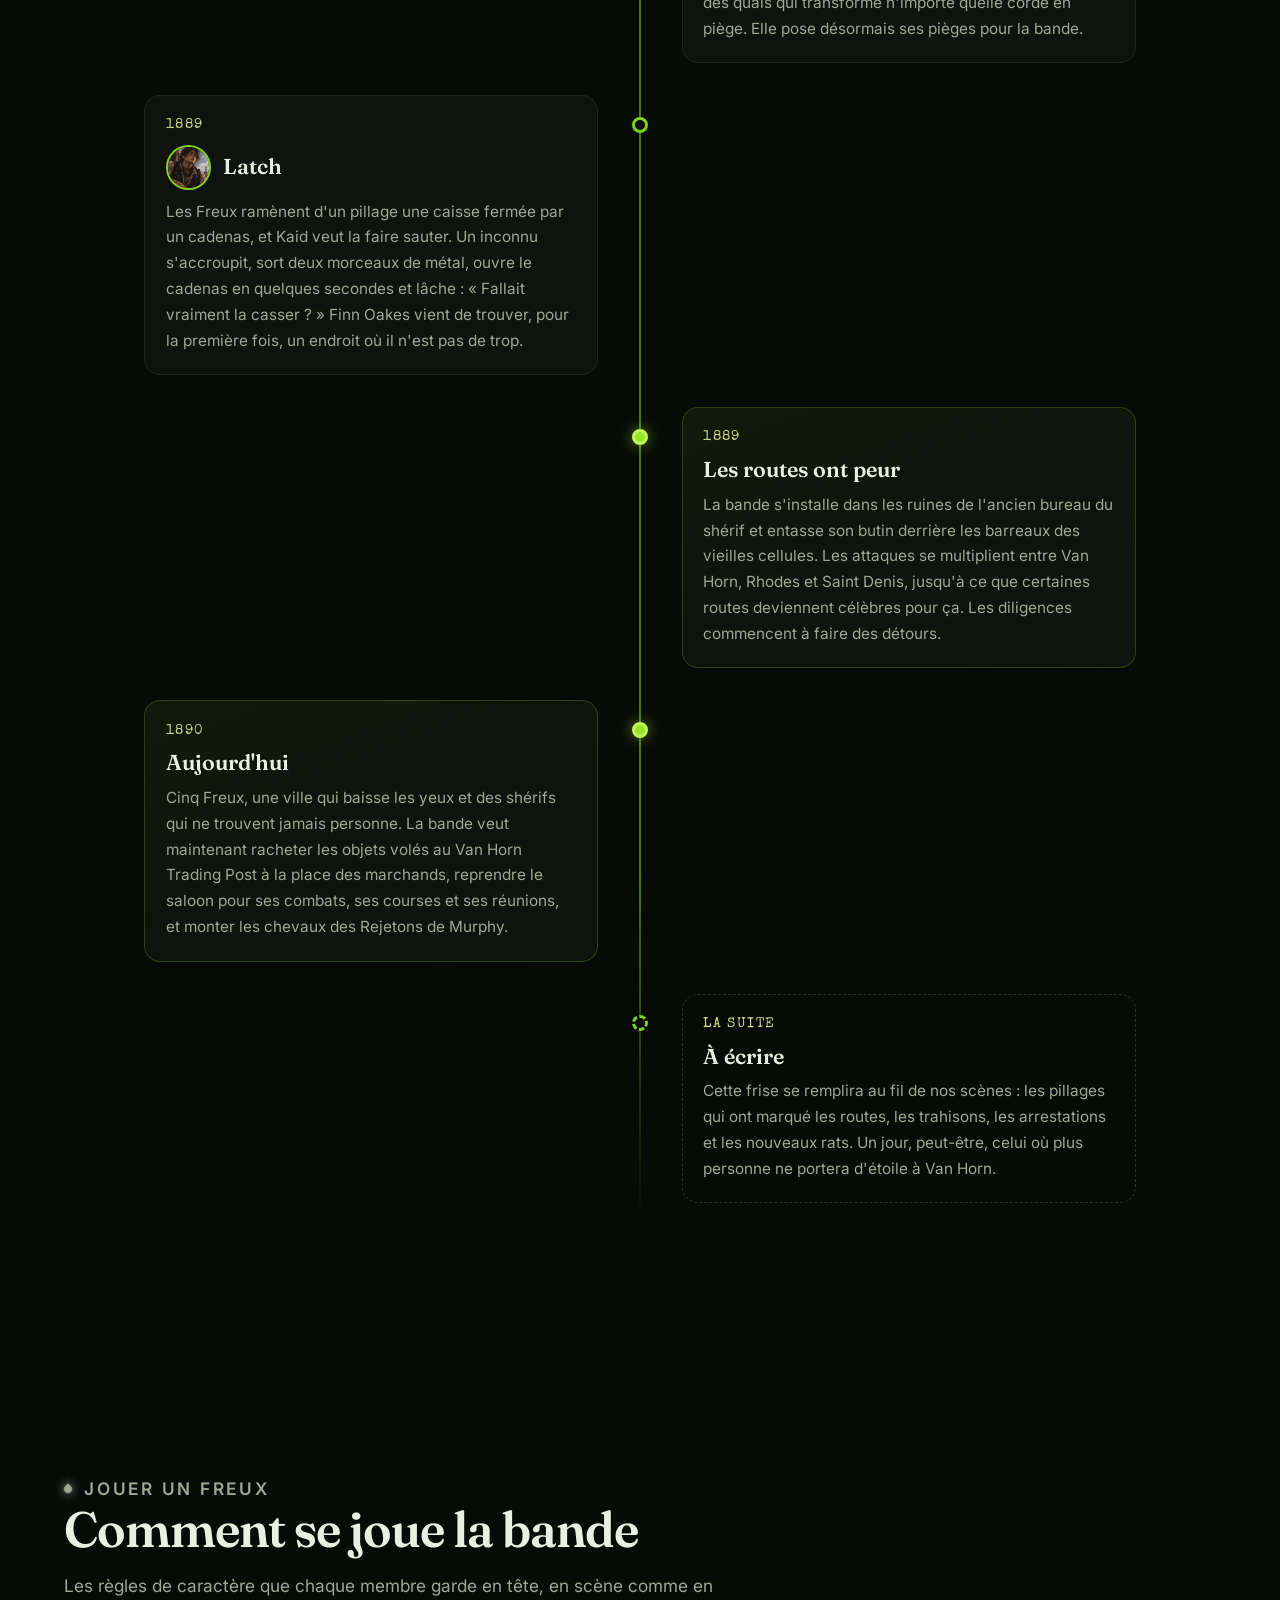
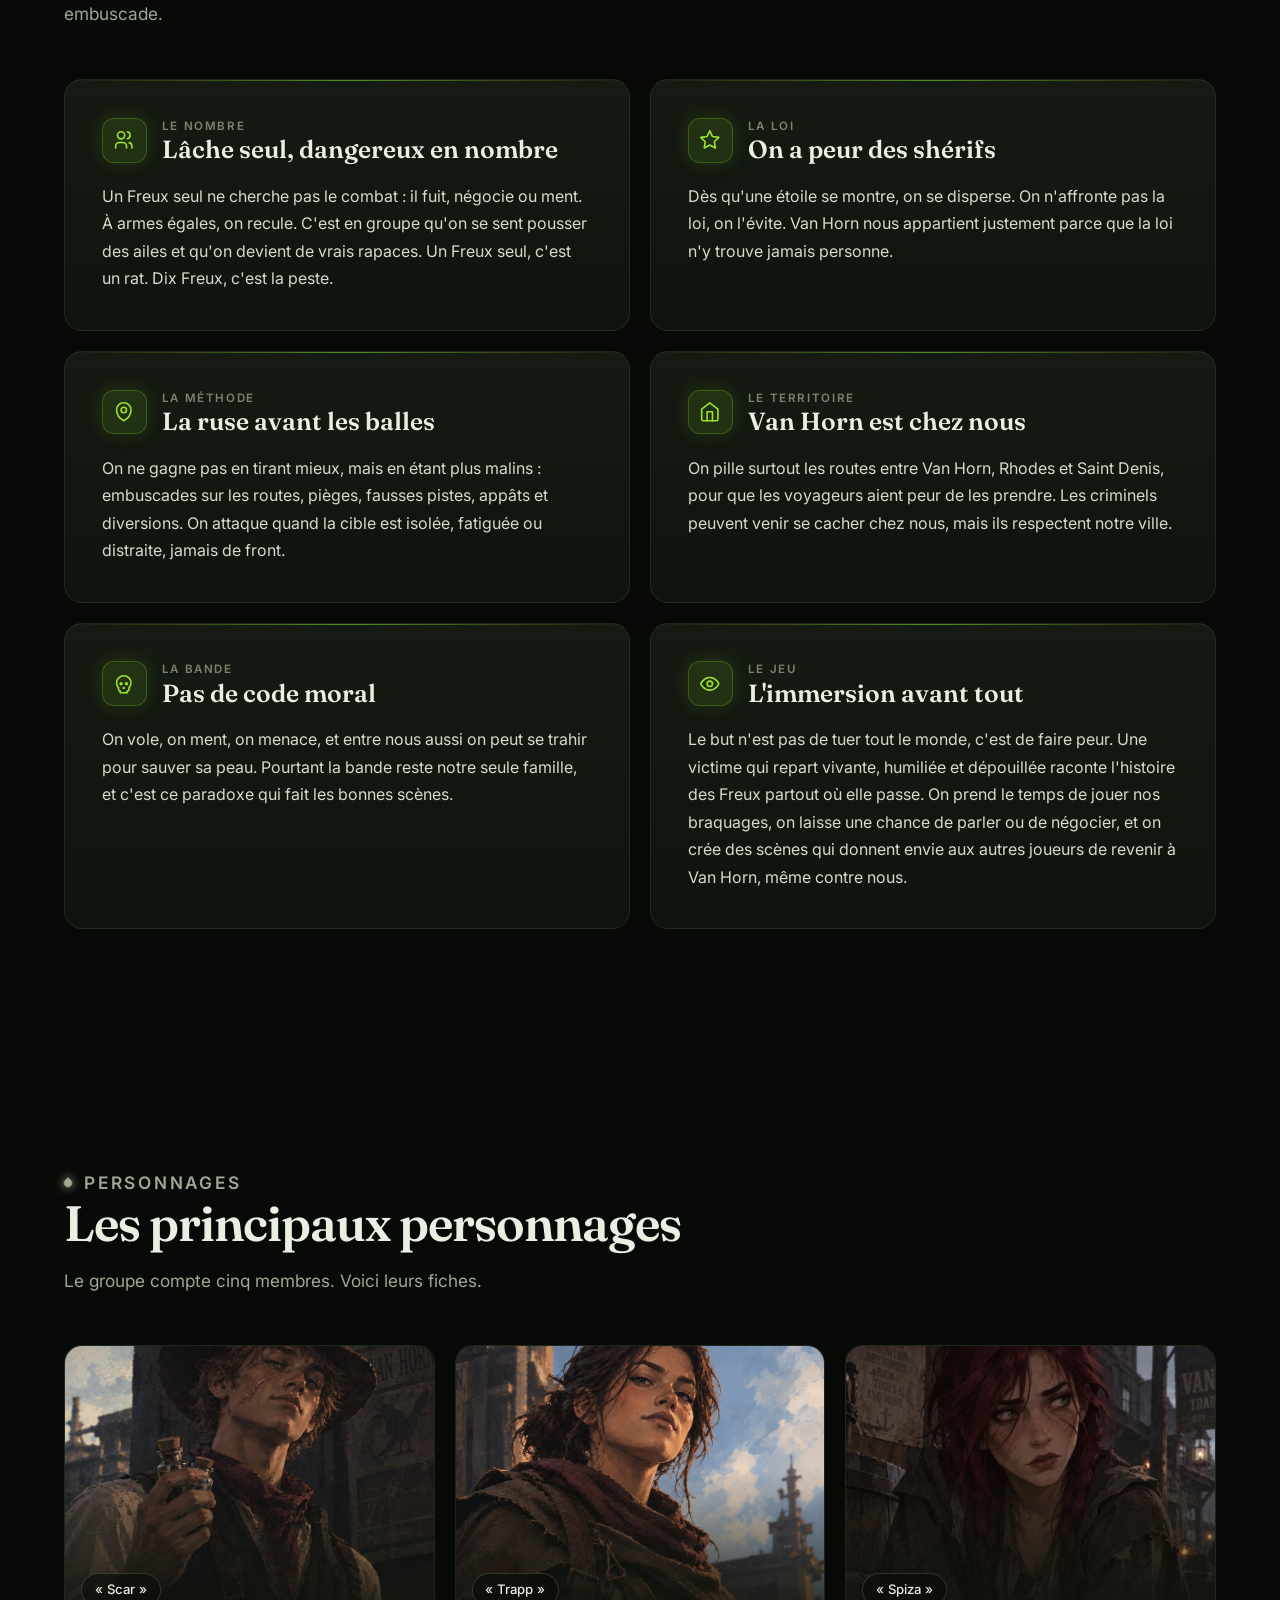
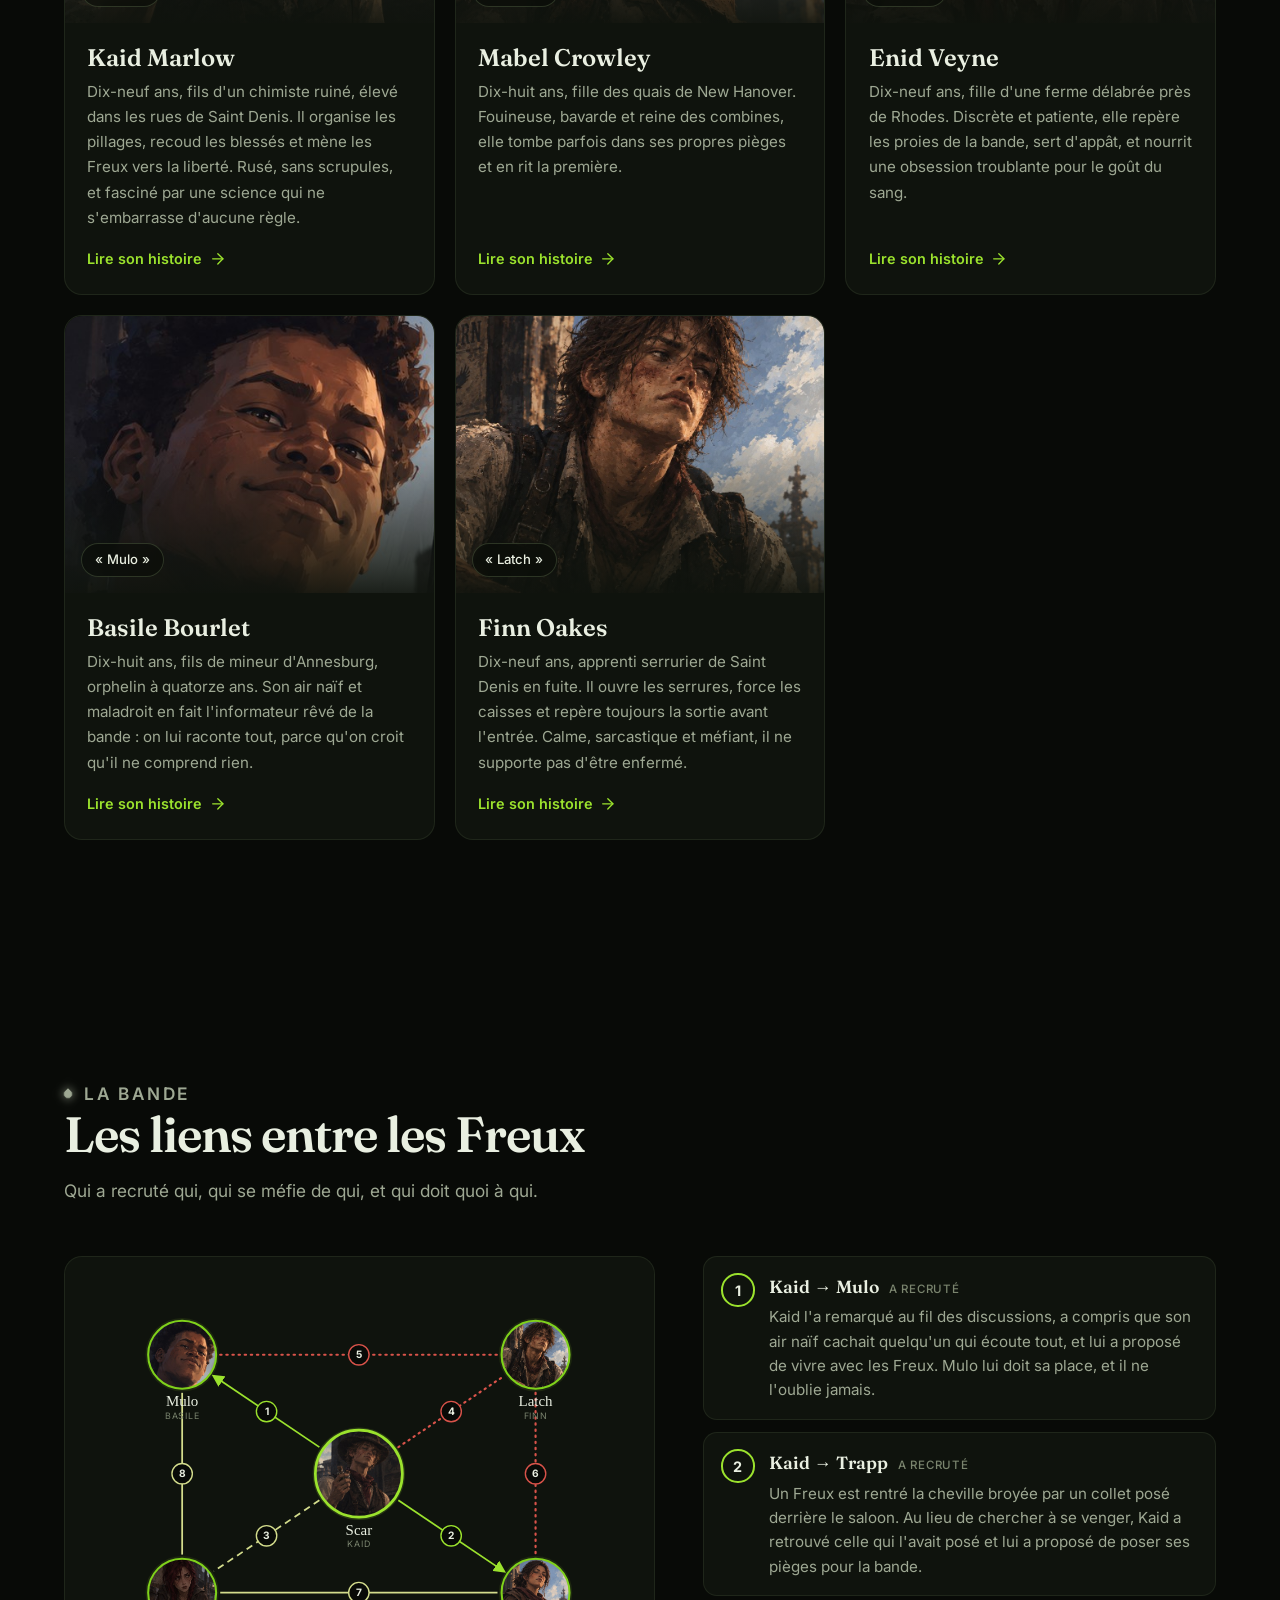
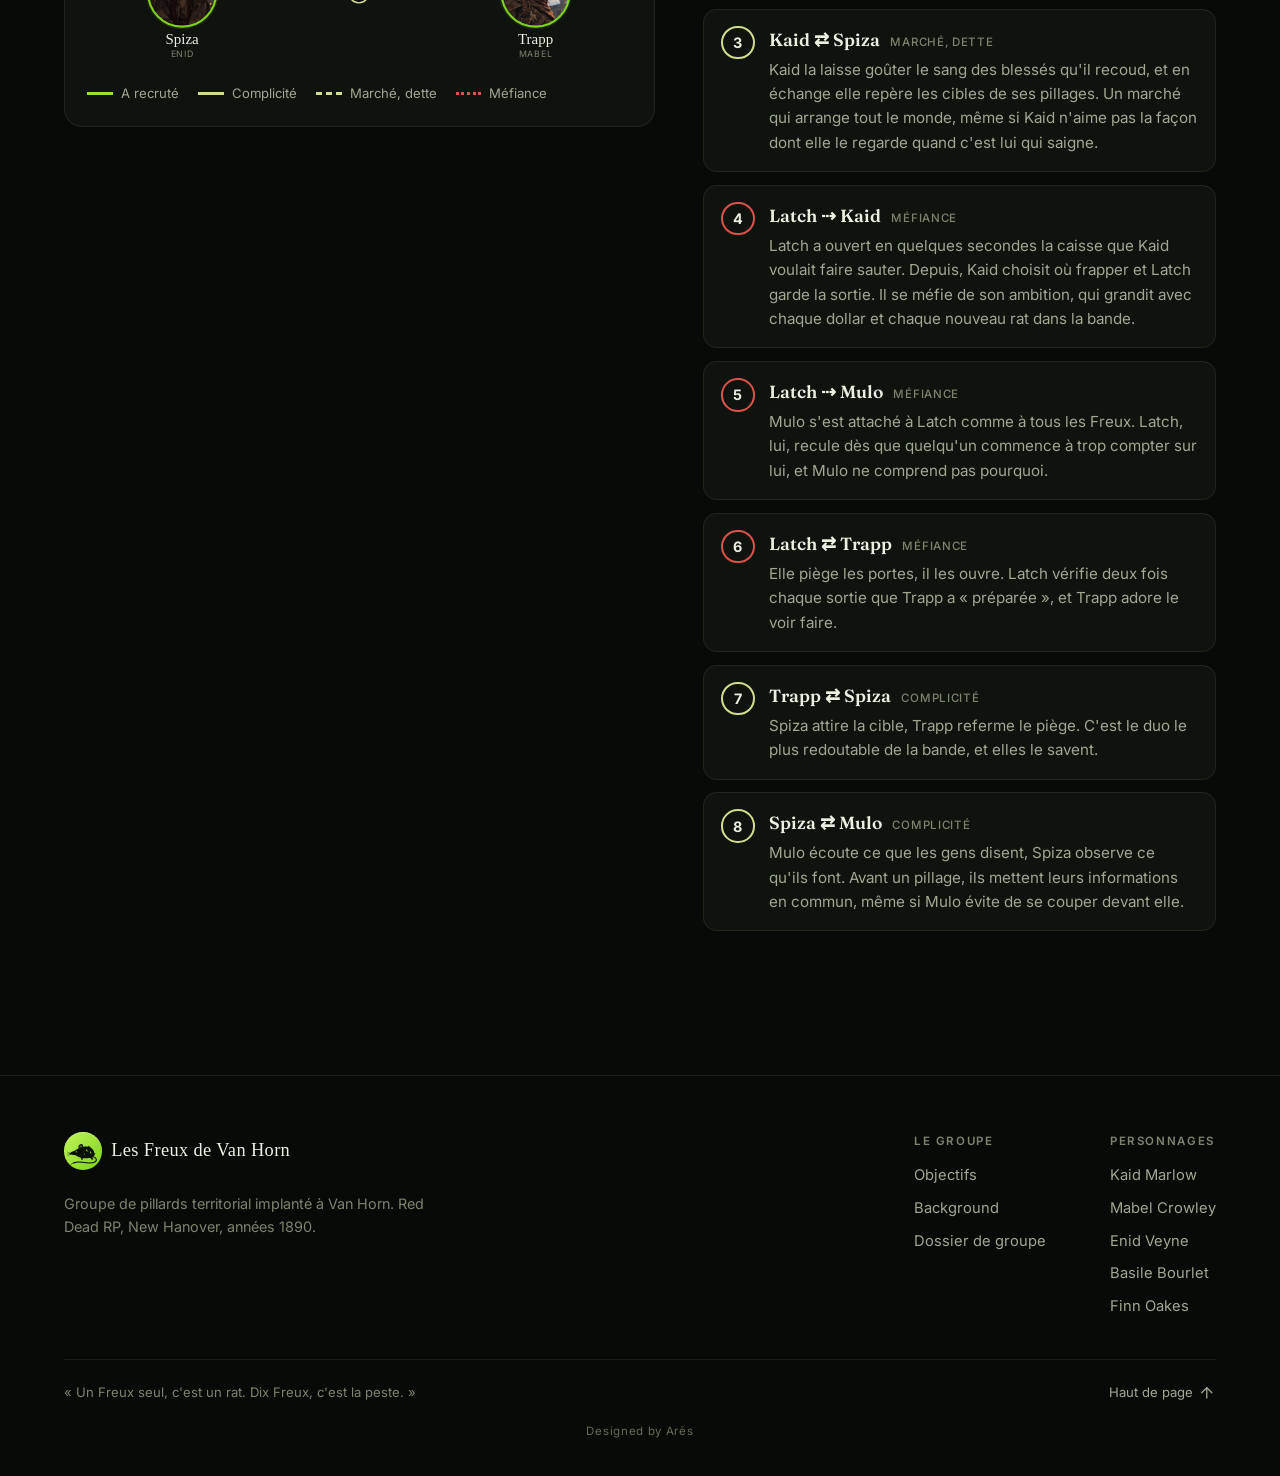
==== commit cb10469d: "Frise : retour a la version precedente" ====
--- a/index.html
+++ b/index.html
@@ -202,7 +202,7 @@
           <div class="frise__carte">
             <p class="frise__date">Vers 1887</p>
             <div class="frise__tete"><a class="frise__portrait" href="finn-oakes.html"><img src="finn-oakes.jpg" alt="" loading="lazy"></a><h3>La clé de trop</h3></div>
-            <p>À Saint Denis, un gardien d'entrepôt est tué par des voleurs entrés avec un double fabriqué par un apprenti serrurier de quinze ans. Enfermé par son maître, Finn Oakes arrache les planches de la réserve et quitte la ville sans se retourner. Il vivra des années sur les routes, de serrure en serrure.</p>
+            <p>À Saint Denis, un gardien d'entrepôt est tué par des voleurs entrés avec un double fabriqué par un apprenti serrurier de quinze ans. Enfermé par son maître, Finn Oakes arrache les planches de la réserve et quitte la ville sans se retourner. Il lui faudra des années de routes avant de trouver Van Horn.</p>
           </div>
         </li>
         <li class="frise__etape frise__etape--cle" data-reveal>
@@ -218,7 +218,7 @@
           <div class="frise__carte">
             <p class="frise__date">1888</p>
             <div class="frise__tete"><a class="frise__portrait" href="basile-bourlet.html"><img src="basile-bourlet.jpg" alt="" loading="lazy"></a><h3>Mulo</h3></div>
-            <p>Kaid remarque un garçon d'Annesburg, orphelin depuis ses quatorze ans, qui a l'air de ne rien comprendre et qui retient tout. Au fil des discussions, il lui propose de venir vivre avec les Freux et le ramène avec lui à Van Horn. Basile Bourlet devient le premier rat recruté par Kaid, celui qu'on charge du butin et devant qui tout le monde parle trop.</p>
+            <p>Kaid remarque un garçon d'Annesburg, orphelin depuis ses quatorze ans, qui a l'air de ne rien comprendre et qui retient tout. Au fil des discussions, il lui propose de venir vivre avec les Freux. Basile Bourlet devient le premier rat recruté par Kaid, celui qu'on charge du butin et devant qui tout le monde parle trop.</p>
           </div>
         </li>
         <li class="frise__etape" data-reveal>
@@ -226,7 +226,7 @@
           <div class="frise__carte">
             <p class="frise__date">1889</p>
             <div class="frise__tete"><a class="frise__portrait" href="enid-veyne.html"><img src="enid-veyne.jpg" alt="" loading="lazy"></a><h3>Spiza</h3></div>
-            <p>Sur la route de Rhodes, Kaid recoud un blessé au bord du chemin quand une fille qui le suivait depuis des jours s'approche et demande simplement : « Je peux goûter ? » Il la laisse faire, note ses réactions, et comprend qu'une fille capable de surveiller quelqu'un aussi longtemps sans se faire voir vaut de l'or. Il ramène Enid Veyne à Van Horn.</p>
+            <p>Après des années sur les routes autour de Rhodes, Enid Veyne arrive à Van Horn. Elle observe Kaid pendant des jours avant de l'approcher, attirée par tout le sang qui passe sur sa table. Un soir, elle entre et demande simplement : « Je peux goûter ? »</p>
           </div>
         </li>
         <li class="frise__etape" data-reveal>
@@ -234,7 +234,7 @@
           <div class="frise__carte">
             <p class="frise__date">1889</p>
             <div class="frise__tete"><a class="frise__portrait" href="mabel-crowley.html"><img src="mabel-trapp.jpg" alt="" loading="lazy"></a><h3>Trapp</h3></div>
-            <p>Pendant un coup sur les quais, un Freux se fait broyer la cheville par un collet caché entre deux caisses. Au lieu de se venger, Kaid cherche qui l'a posé et tombe sur Mabel Crowley, une gamine qui transforme n'importe quelle corde en piège. Il lui propose de poser ses pièges pour la bande et l'emmène à Van Horn.</p>
+            <p>Un Freux rentre à Van Horn la cheville broyée par un collet posé derrière le saloon. Au lieu de se venger, Kaid retrouve celle qui l'a posé : Mabel Crowley, une gamine des quais qui transforme n'importe quelle corde en piège. Elle pose désormais ses pièges pour la bande.</p>
           </div>
         </li>
         <li class="frise__etape" data-reveal>
@@ -242,7 +242,7 @@
           <div class="frise__carte">
             <p class="frise__date">1889</p>
             <div class="frise__tete"><a class="frise__portrait" href="finn-oakes.html"><img src="finn-oakes.jpg" alt="" loading="lazy"></a><h3>Latch</h3></div>
-            <p>Après un pillage, Kaid veut faire sauter une caisse fermée par un cadenas. Un vagabond qui traînait sur la route s'accroupit, sort deux morceaux de métal, ouvre le cadenas en quelques secondes et lâche : « Fallait vraiment la casser ? » Kaid le ramène à Van Horn le soir même. Finn Oakes vient de trouver, pour la première fois, un endroit où il n'est pas de trop.</p>
+            <p>Les Freux ramènent d'un pillage une caisse fermée par un cadenas, et Kaid veut la faire sauter. Un inconnu s'accroupit, sort deux morceaux de métal, ouvre le cadenas en quelques secondes et lâche : « Fallait vraiment la casser ? » Finn Oakes vient de trouver, pour la première fois, un endroit où il n'est pas de trop.</p>
           </div>
         </li>
         <li class="frise__etape frise__etape--cle" data-reveal>
@@ -402,7 +402,7 @@
         </div>
         <ol class="liens__liste">
           <li class="lien lien--recrute"><span class="lien__num">1</span><div><p class="lien__titre">Kaid → Mulo <span>A recruté</span></p><p>Kaid l'a remarqué au fil des discussions, a compris que son air naïf cachait quelqu'un qui écoute tout, et lui a proposé de vivre avec les Freux. Mulo lui doit sa place, et il ne l'oublie jamais.</p></div></li>
-          <li class="lien lien--recrute"><span class="lien__num">2</span><div><p class="lien__titre">Kaid → Trapp <span>A recruté</span></p><p>Pendant un coup sur les quais, un Freux s'est fait broyer la cheville par un collet. Au lieu de chercher à se venger, Kaid a retrouvé celle qui l'avait posé, lui a proposé de poser ses pièges pour la bande et l'a ramenée à Van Horn.</p></div></li>
+          <li class="lien lien--recrute"><span class="lien__num">2</span><div><p class="lien__titre">Kaid → Trapp <span>A recruté</span></p><p>Un Freux est rentré la cheville broyée par un collet posé derrière le saloon. Au lieu de chercher à se venger, Kaid a retrouvé celle qui l'avait posé et lui a proposé de poser ses pièges pour la bande.</p></div></li>
           <li class="lien lien--dette"><span class="lien__num">3</span><div><p class="lien__titre">Kaid ⇄ Spiza <span>Marché, dette</span></p><p>Kaid la laisse goûter le sang des blessés qu'il recoud, et en échange elle repère les cibles de ses pillages. Un marché qui arrange tout le monde, même si Kaid n'aime pas la façon dont elle le regarde quand c'est lui qui saigne.</p></div></li>
           <li class="lien lien--mefiance"><span class="lien__num">4</span><div><p class="lien__titre">Latch ⇢ Kaid <span>Méfiance</span></p><p>Latch a ouvert en quelques secondes la caisse que Kaid voulait faire sauter. Depuis, Kaid choisit où frapper et Latch garde la sortie. Il se méfie de son ambition, qui grandit avec chaque dollar et chaque nouveau rat dans la bande.</p></div></li>
           <li class="lien lien--mefiance"><span class="lien__num">5</span><div><p class="lien__titre">Latch ⇢ Mulo <span>Méfiance</span></p><p>Mulo s'est attaché à Latch comme à tous les Freux. Latch, lui, recule dès que quelqu'un commence à trop compter sur lui, et Mulo ne comprend pas pourquoi.</p></div></li>
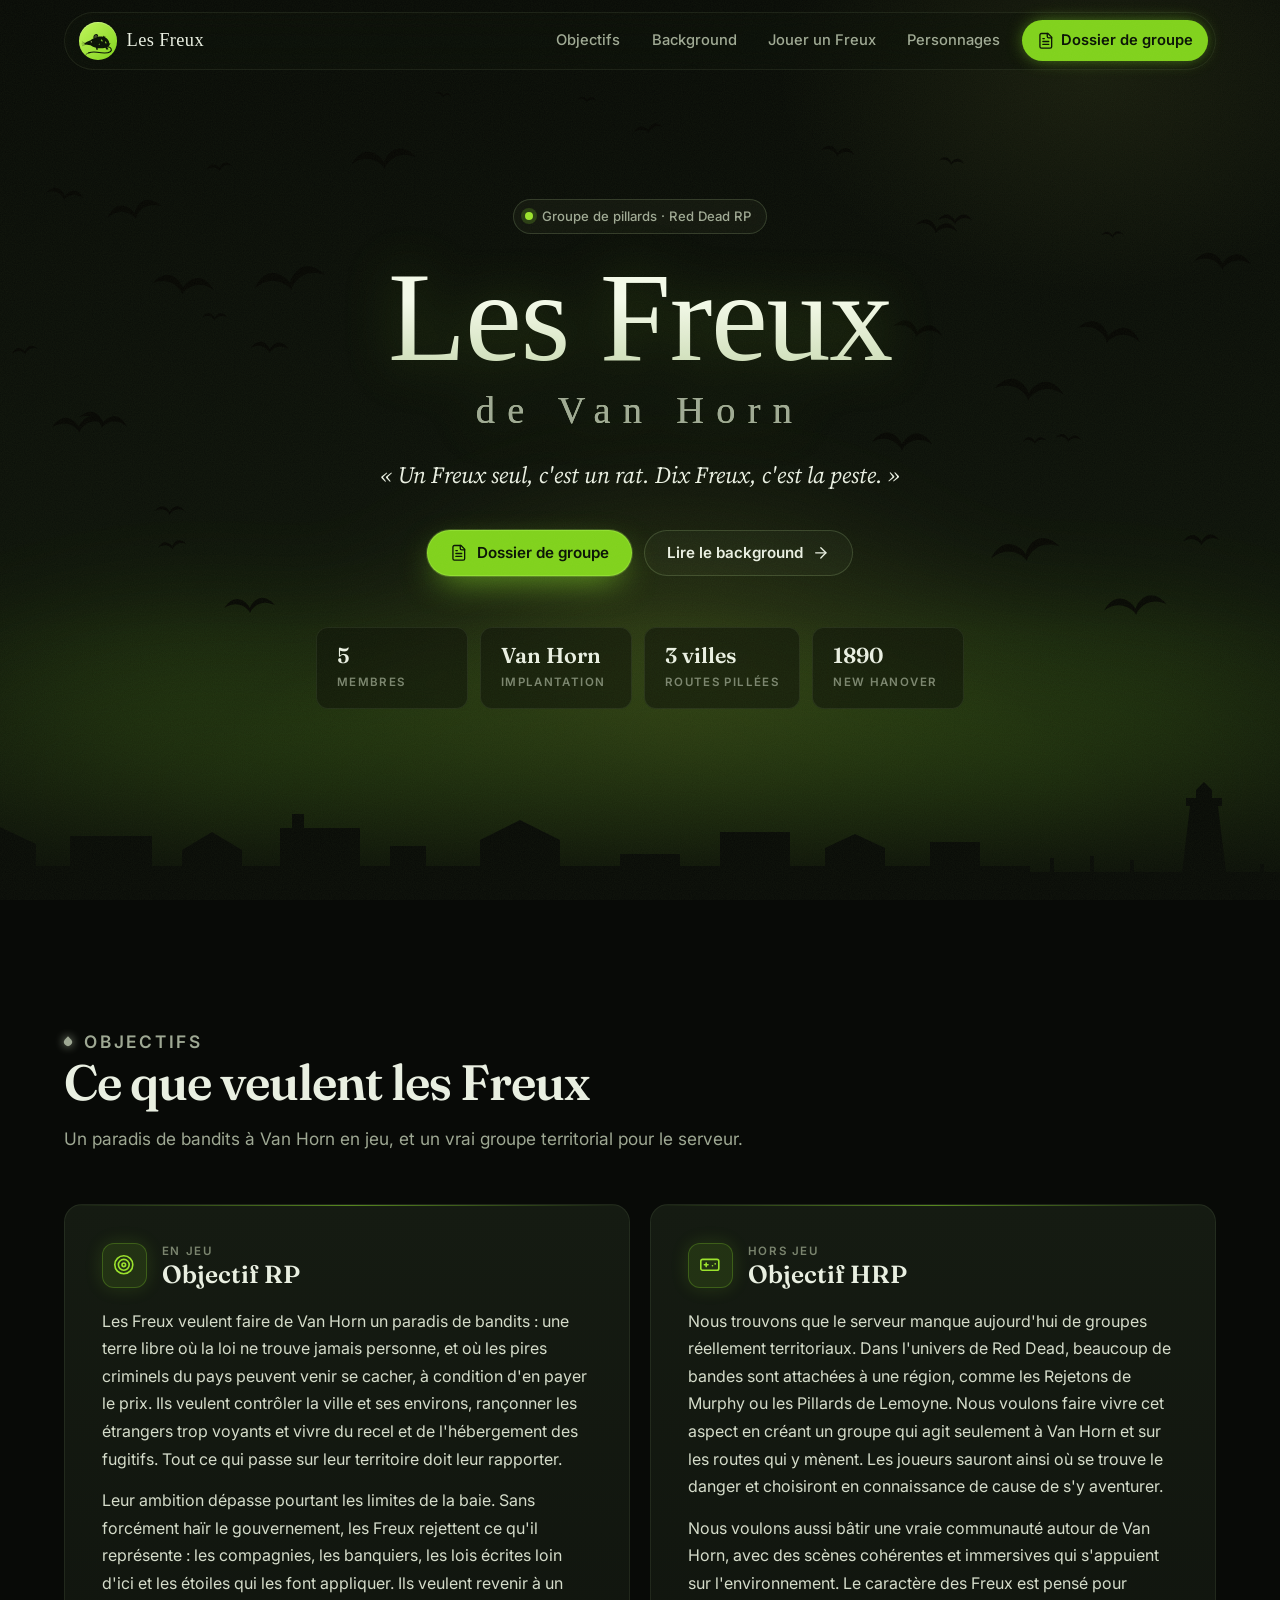
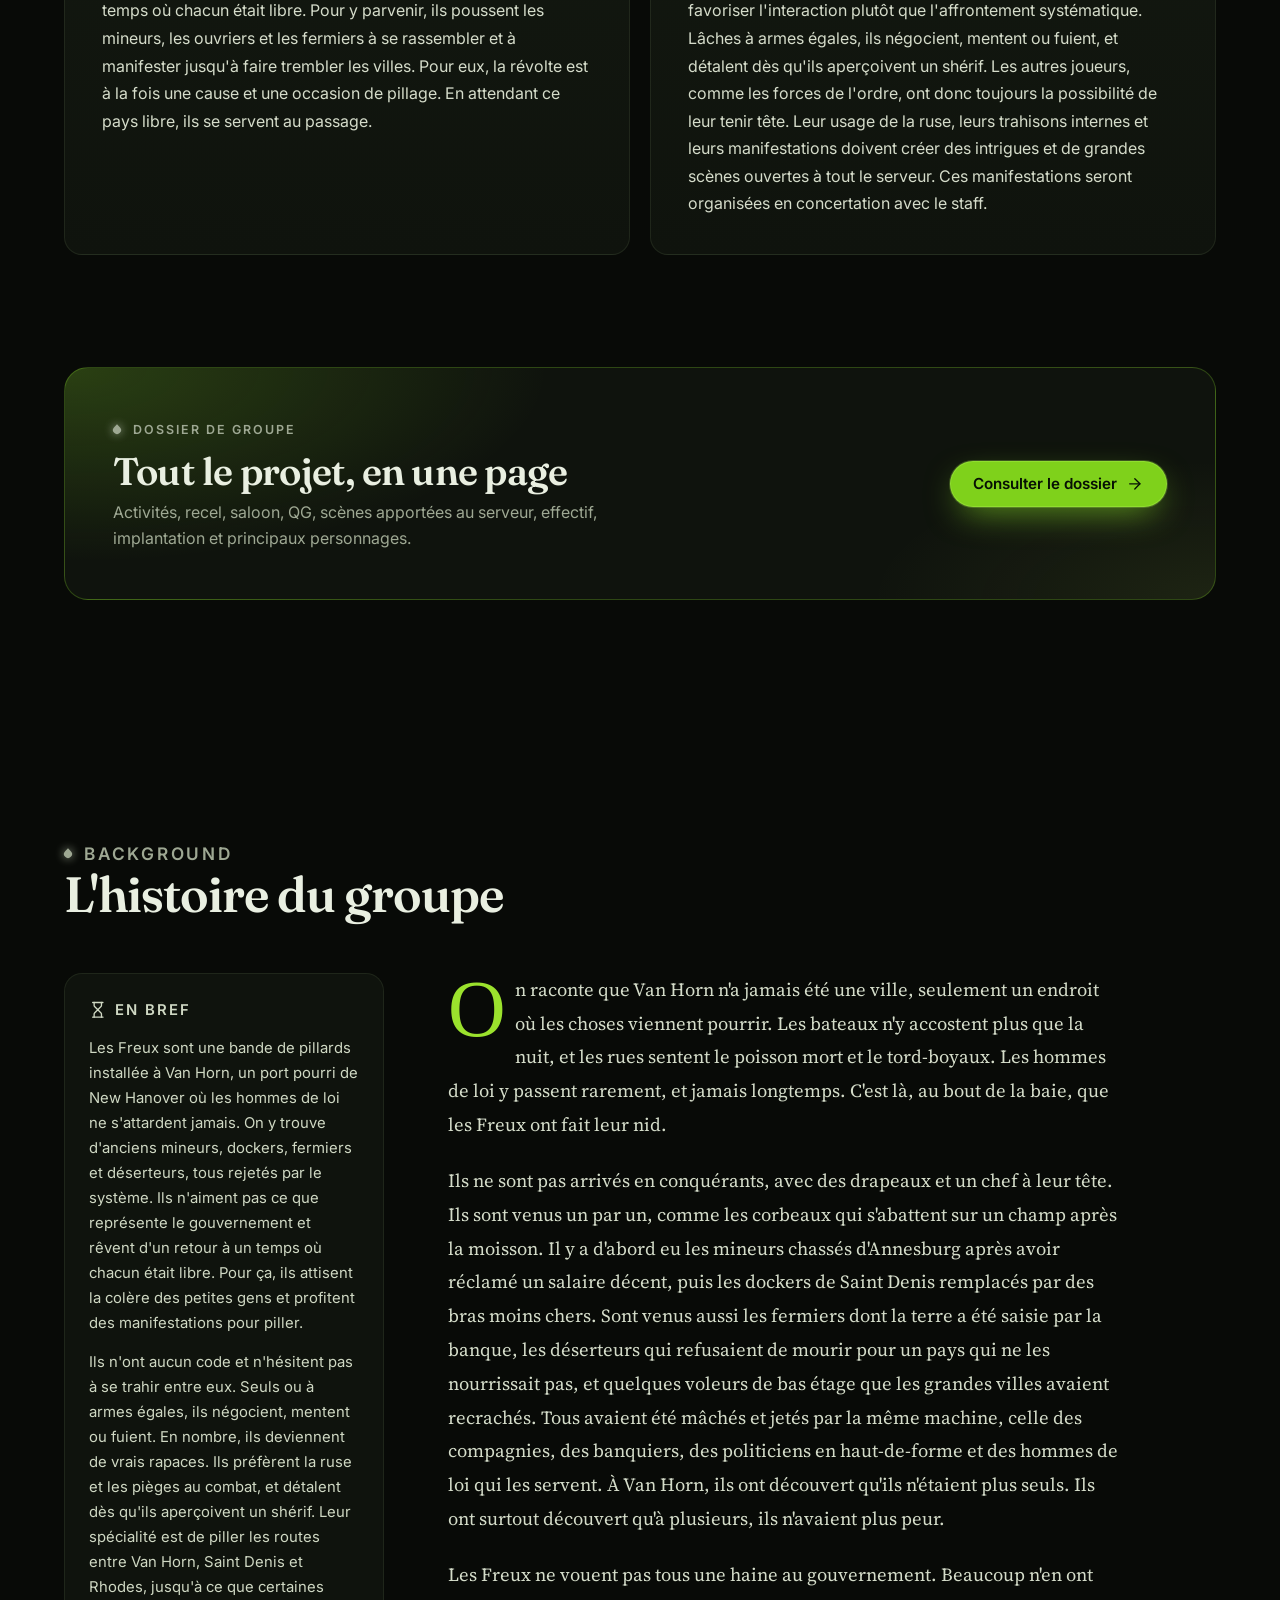
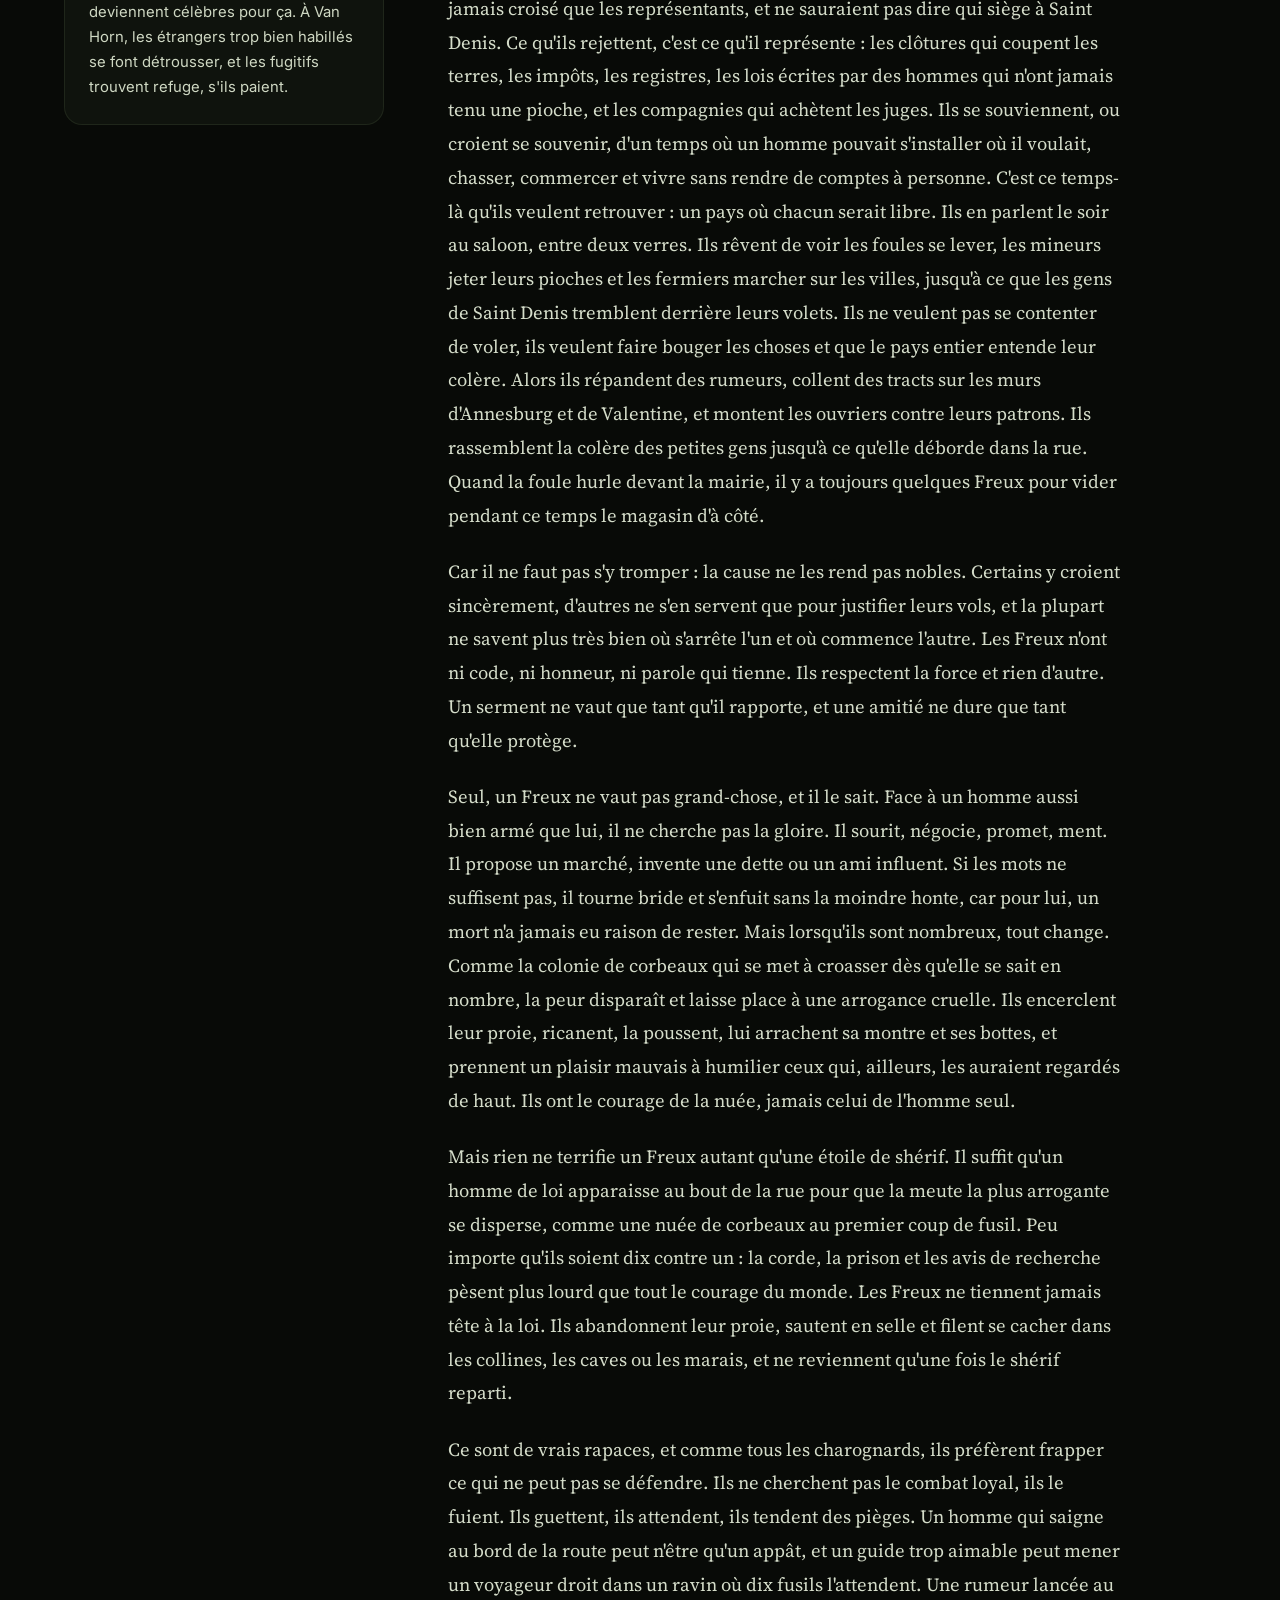
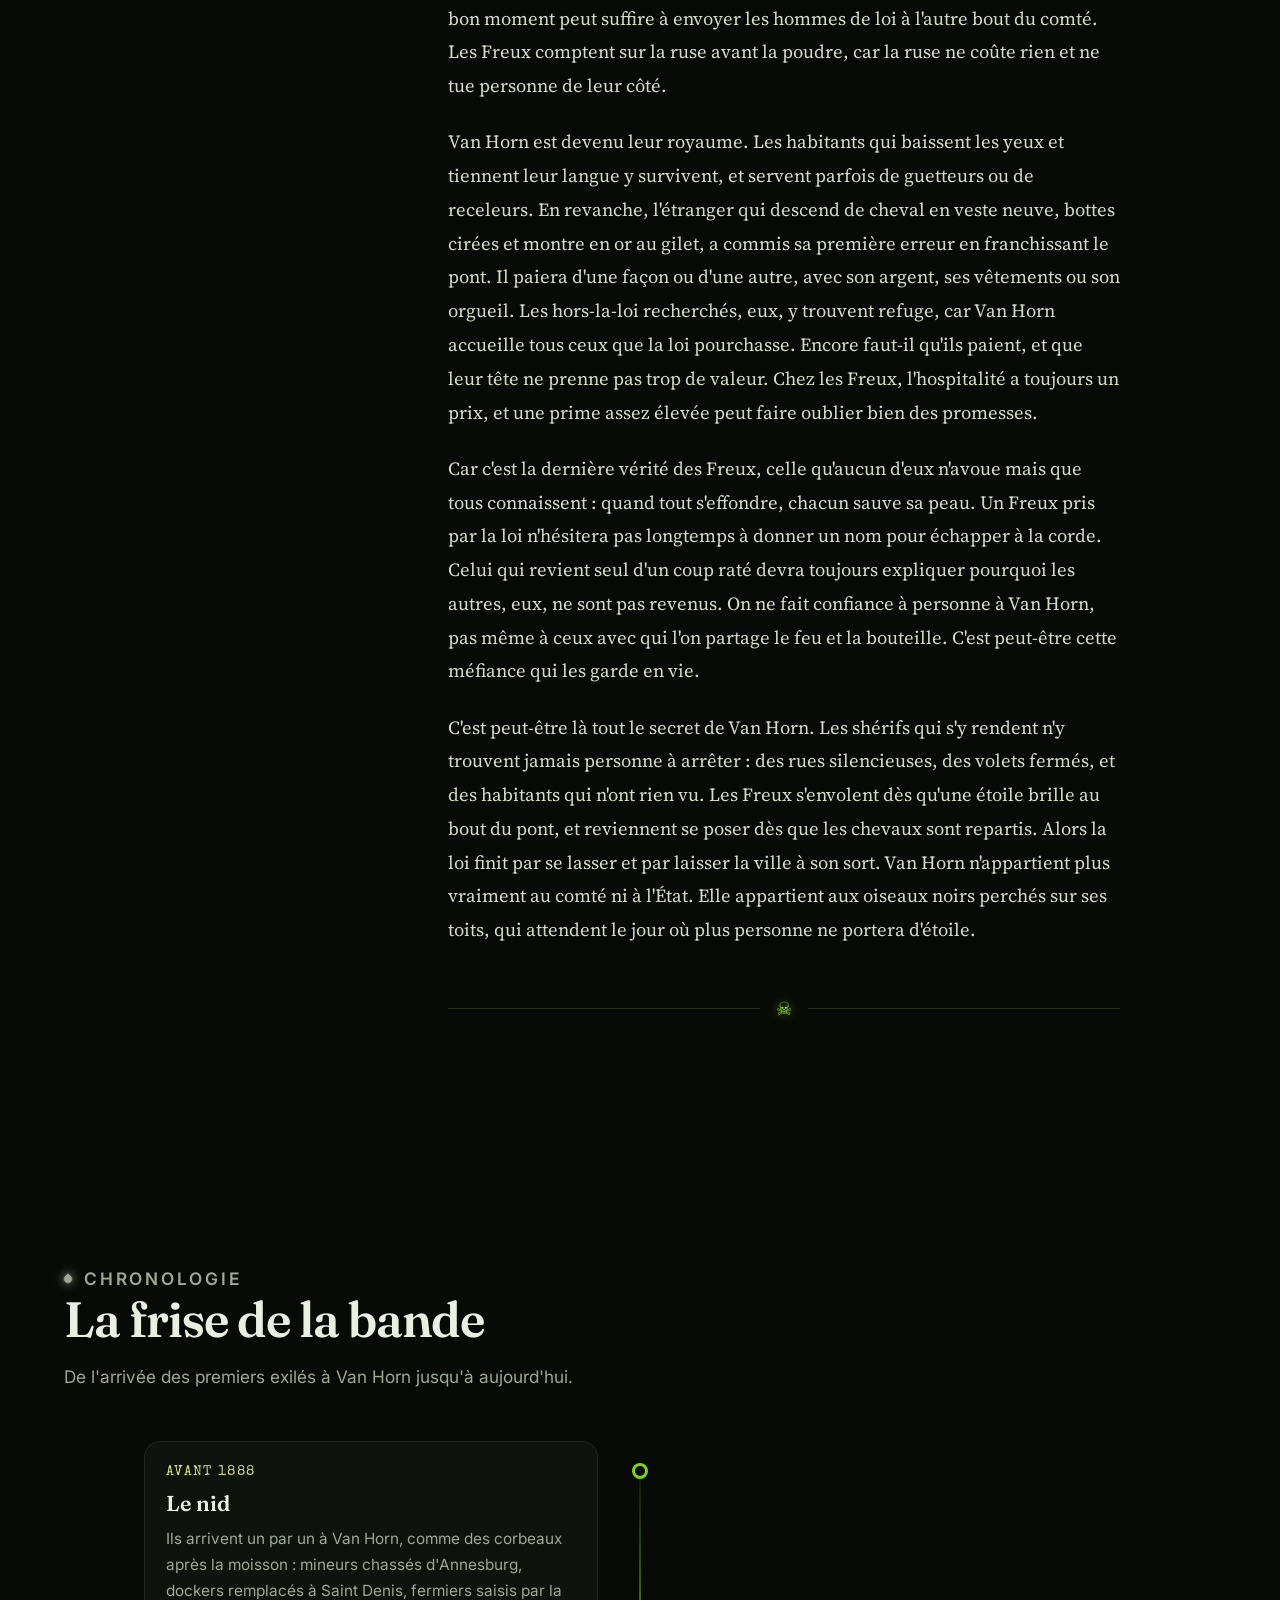
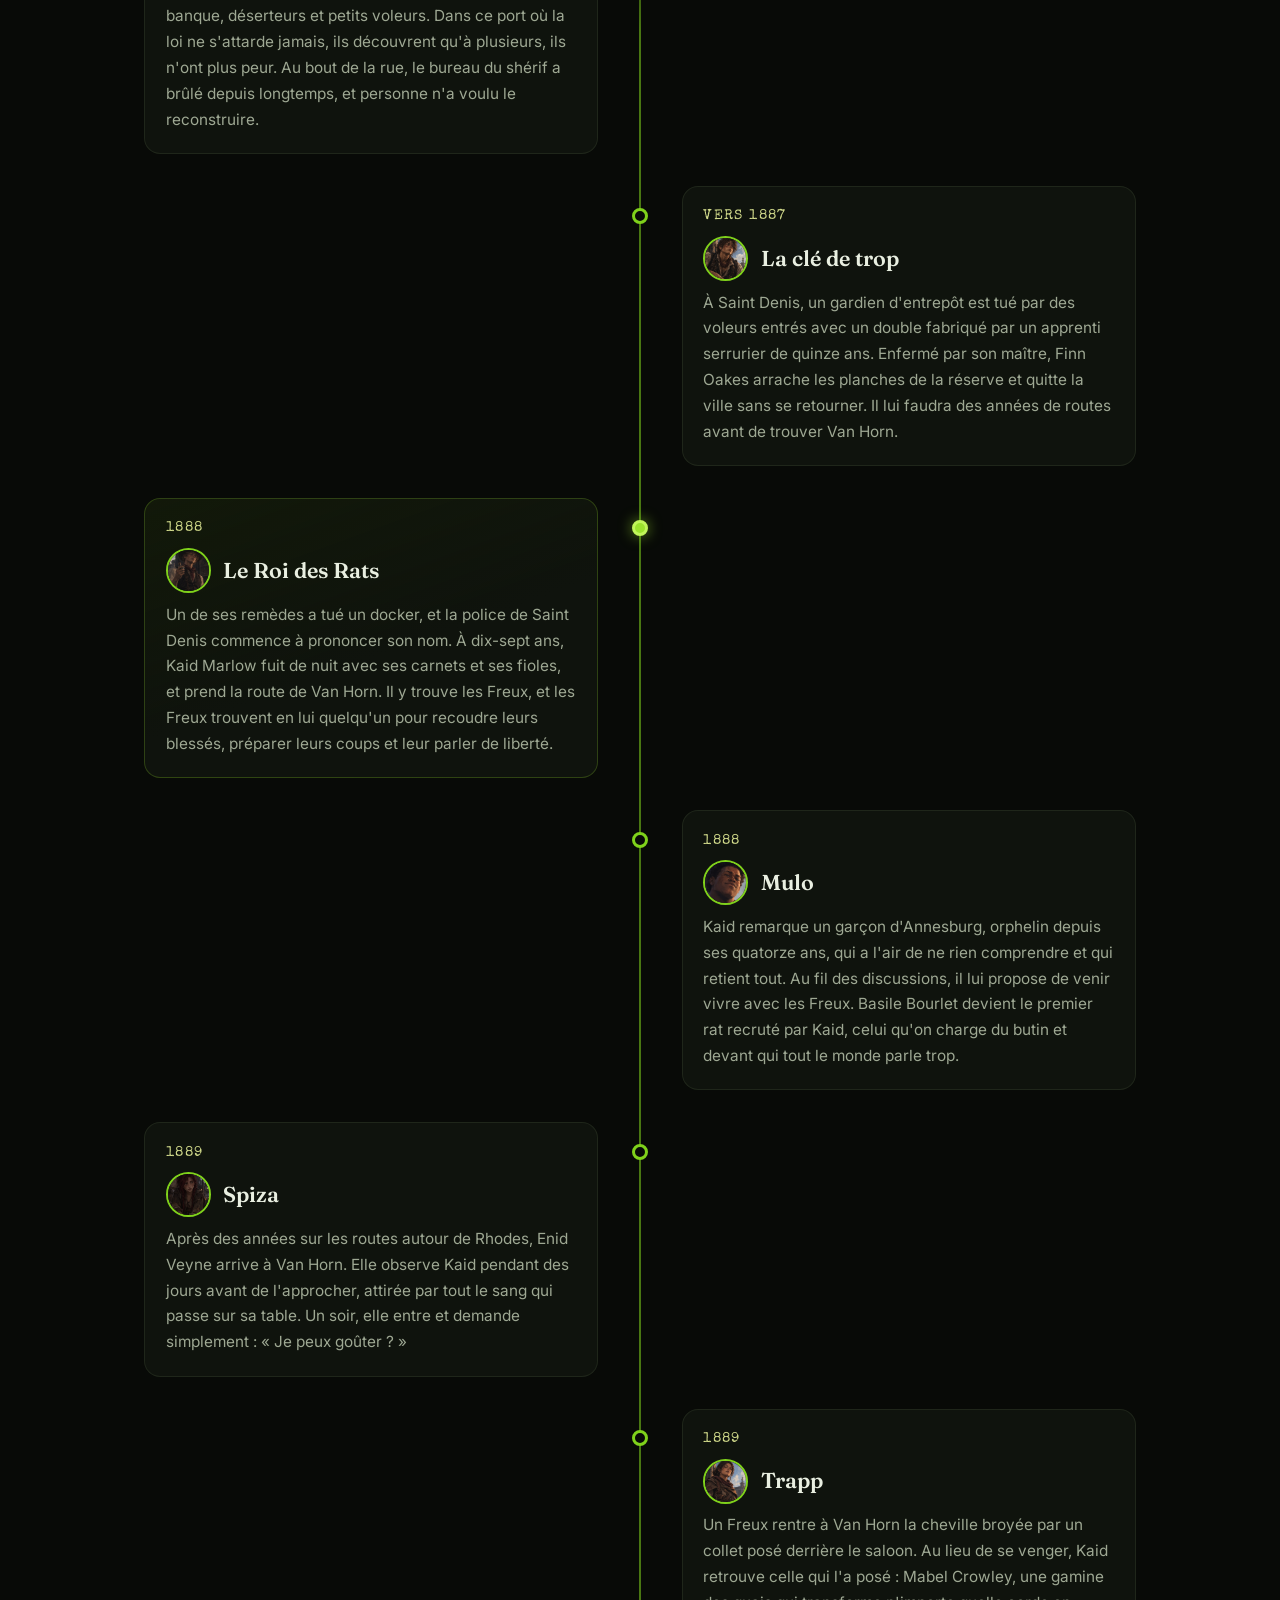
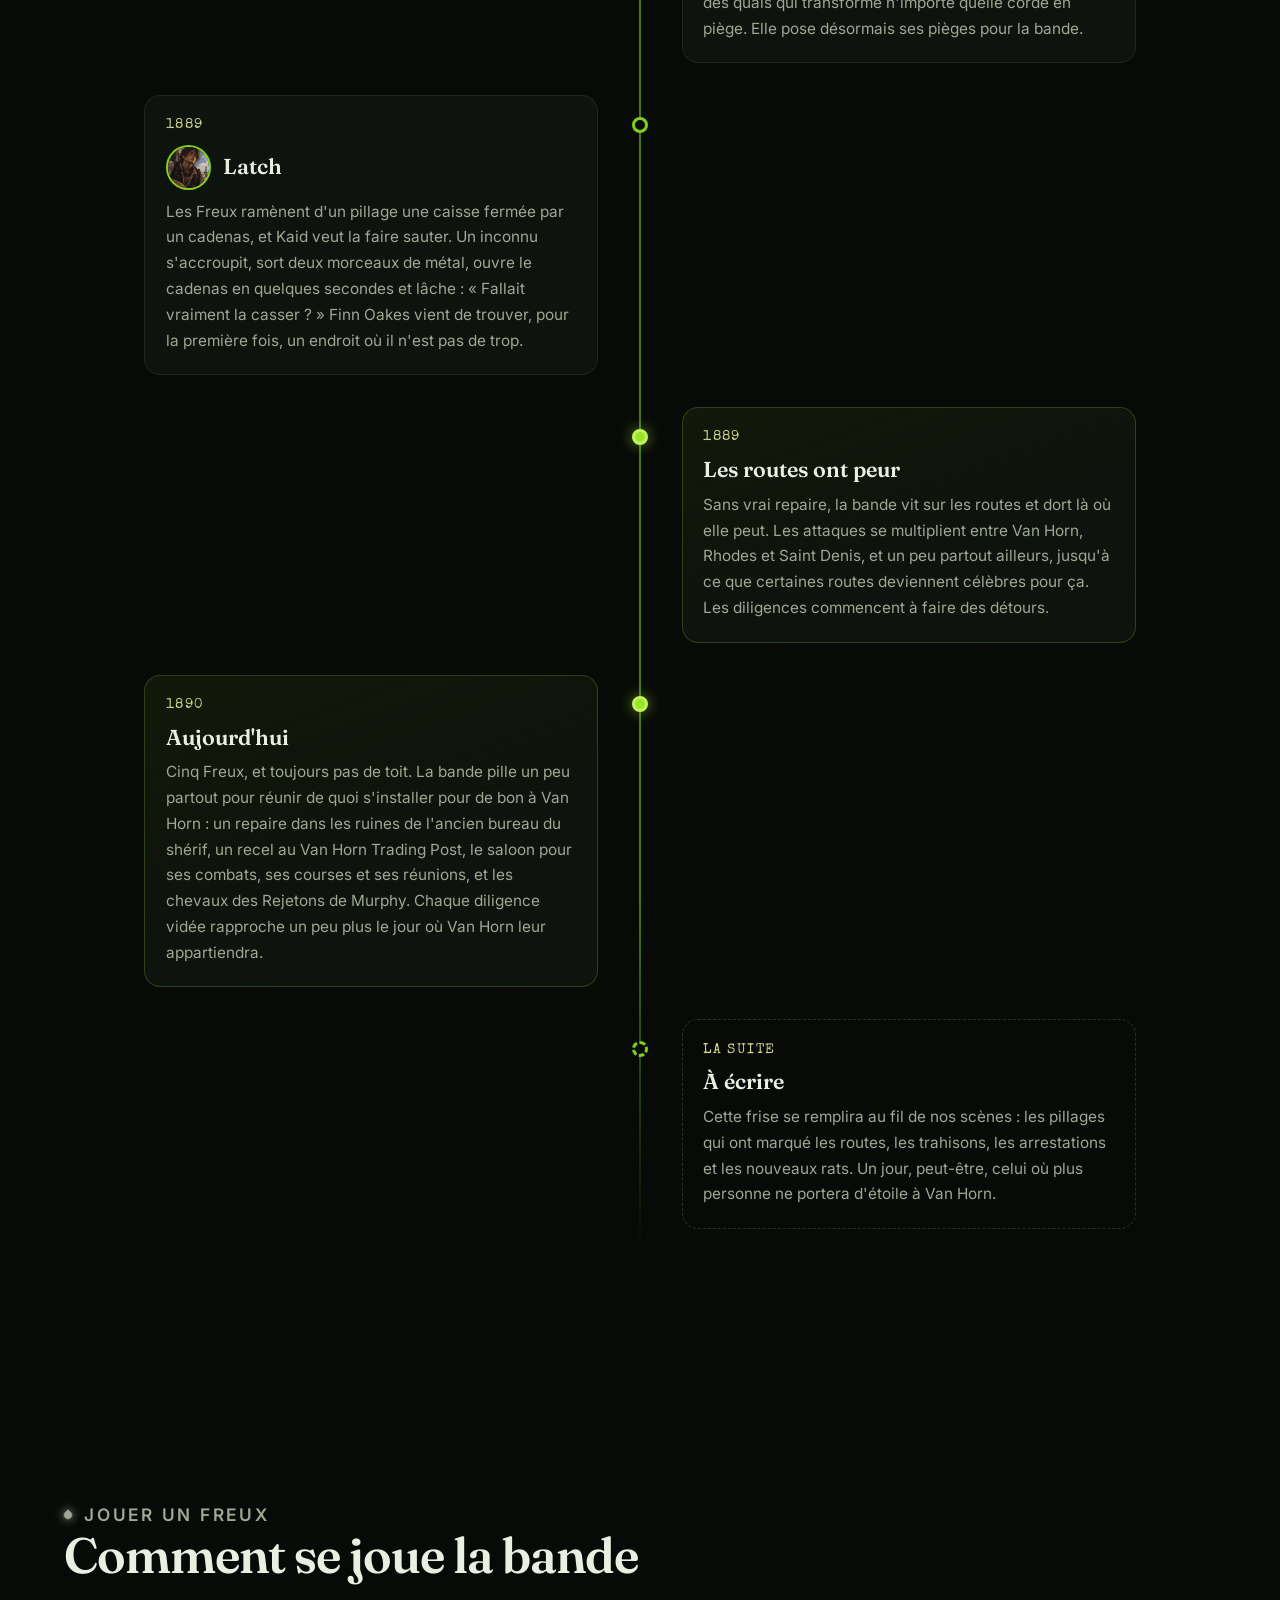
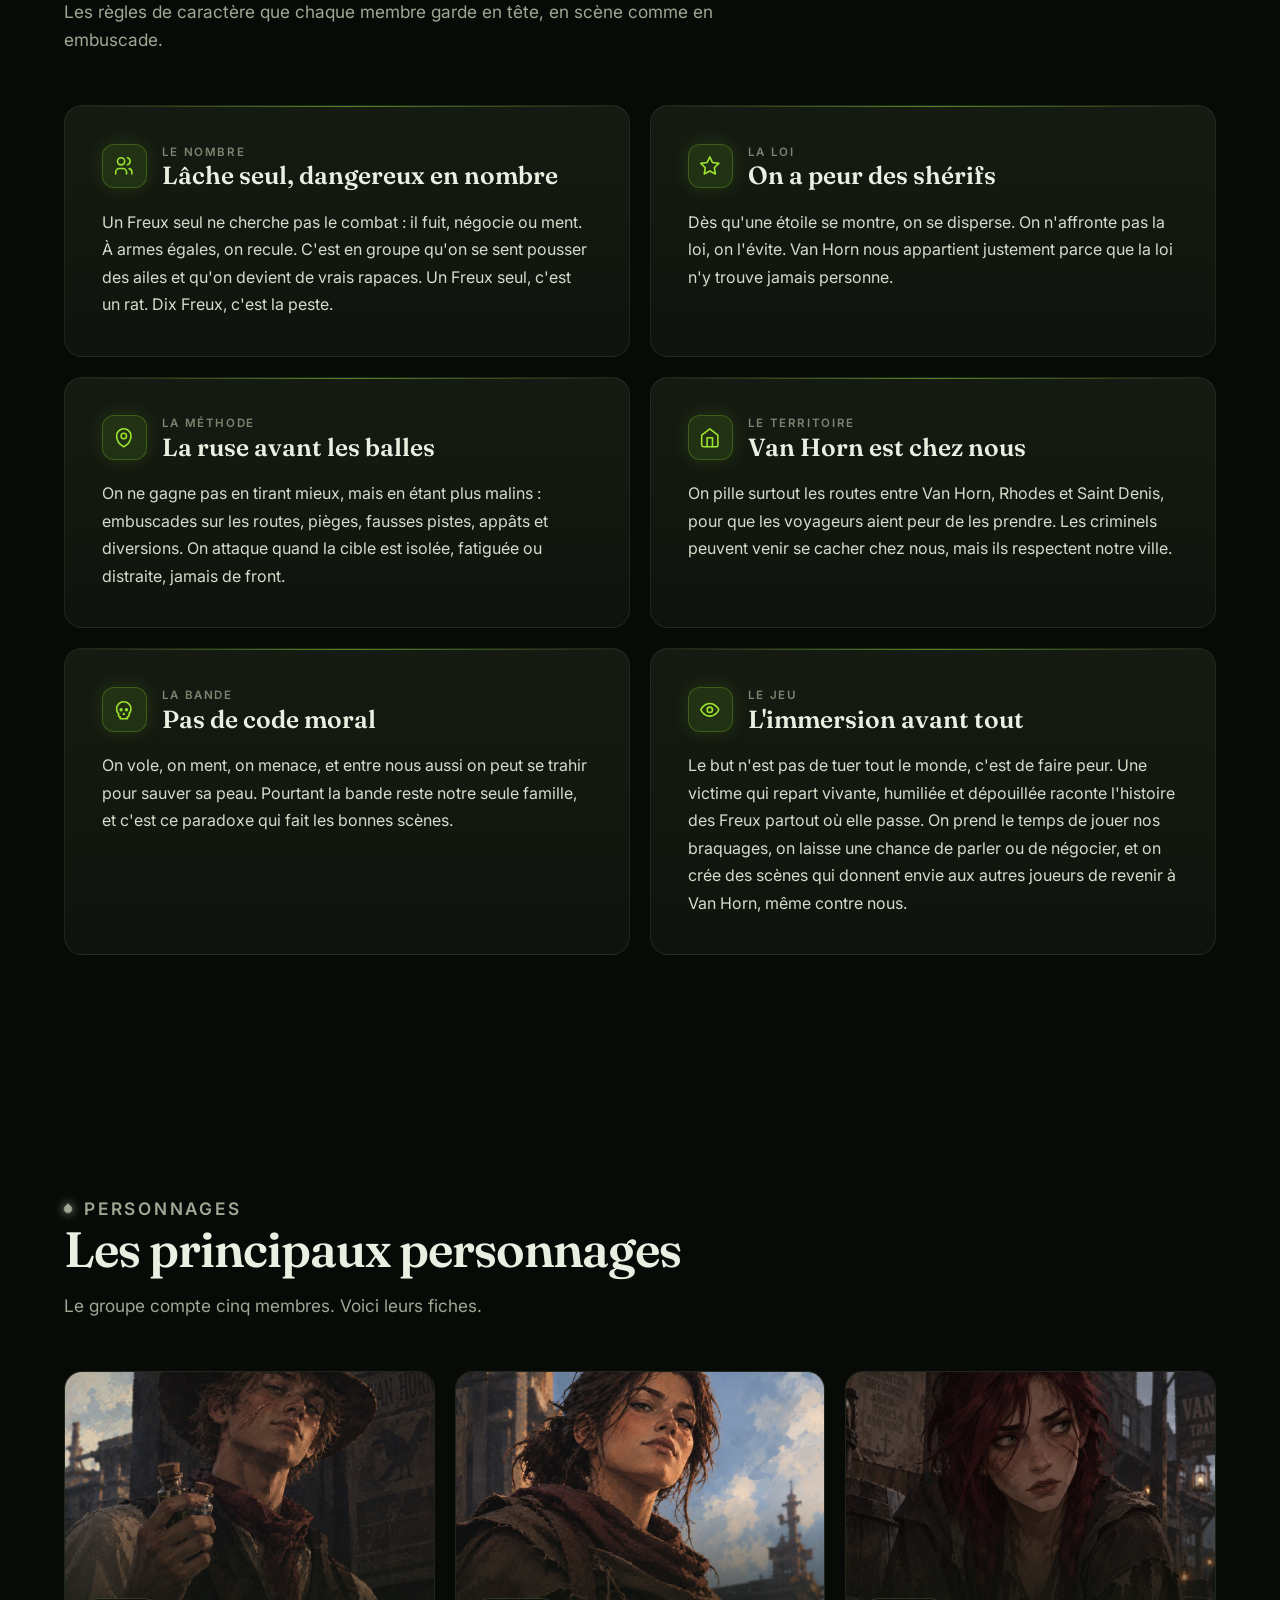
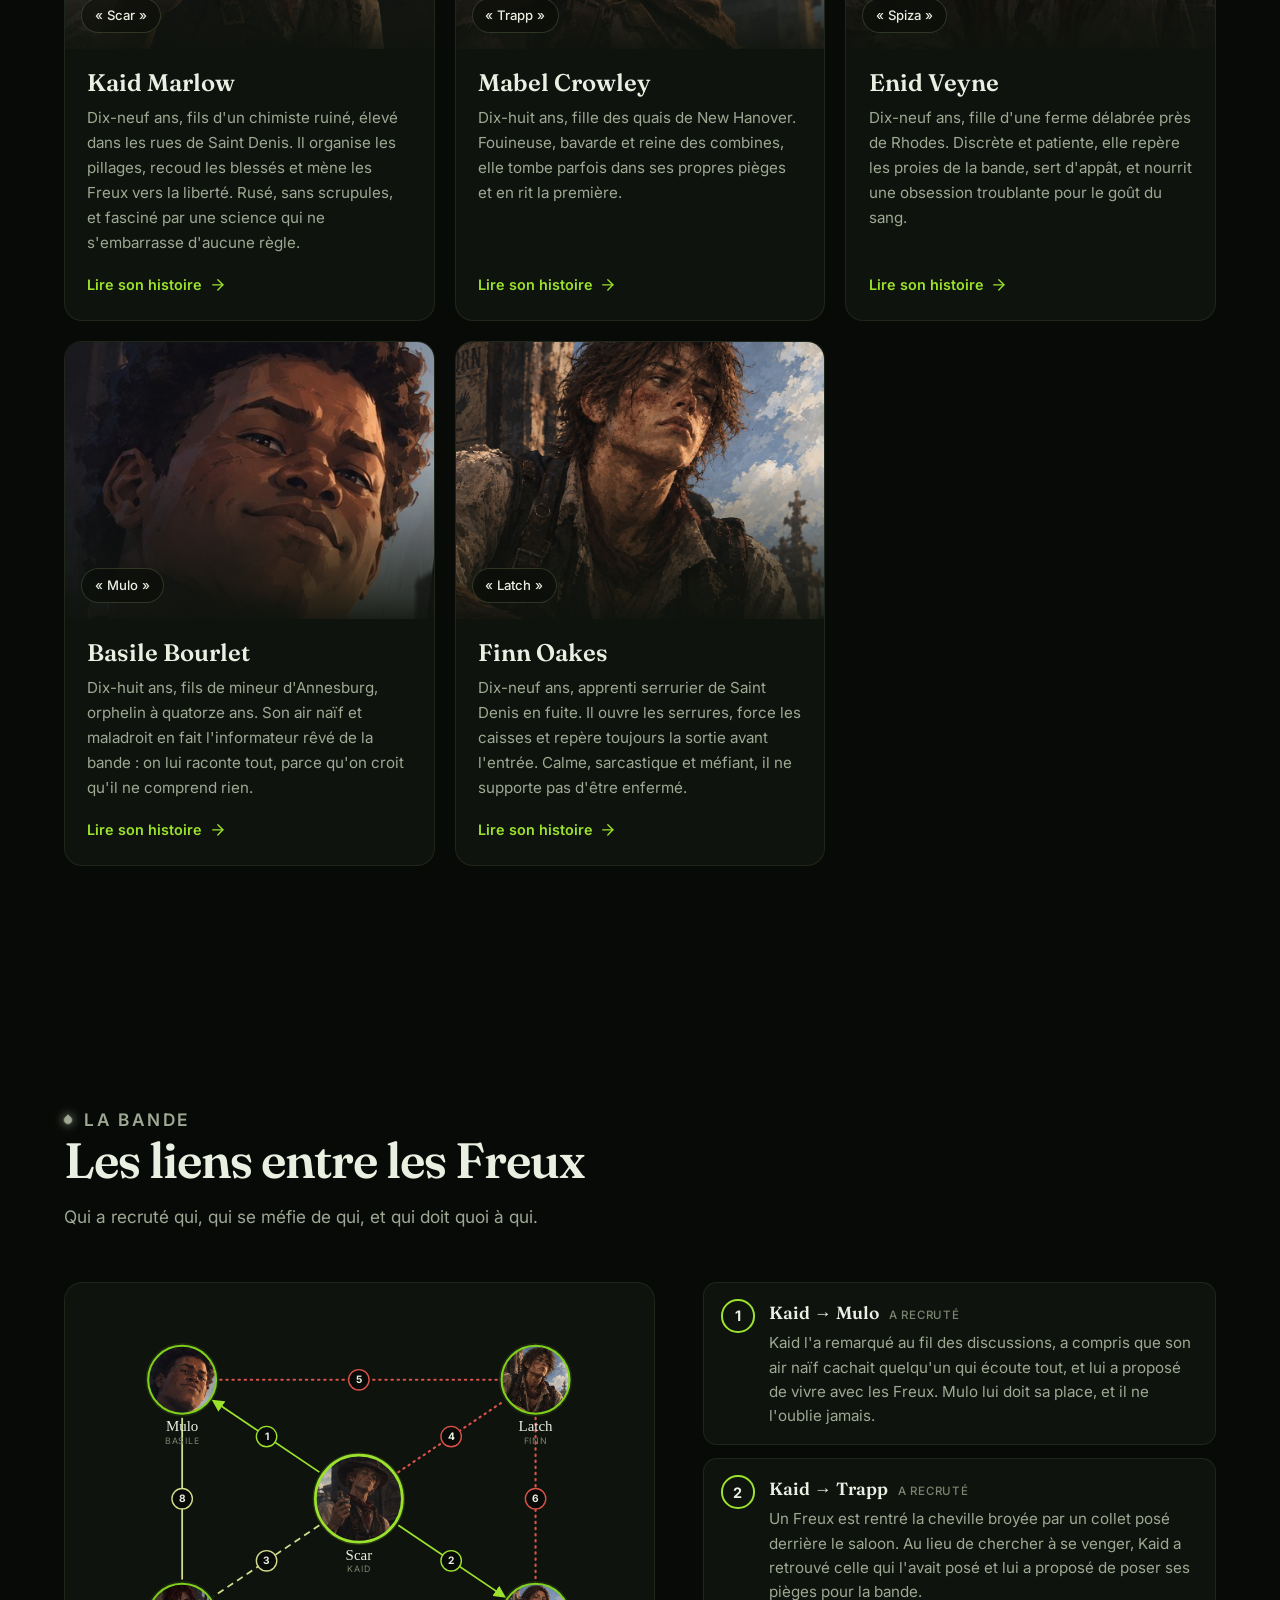
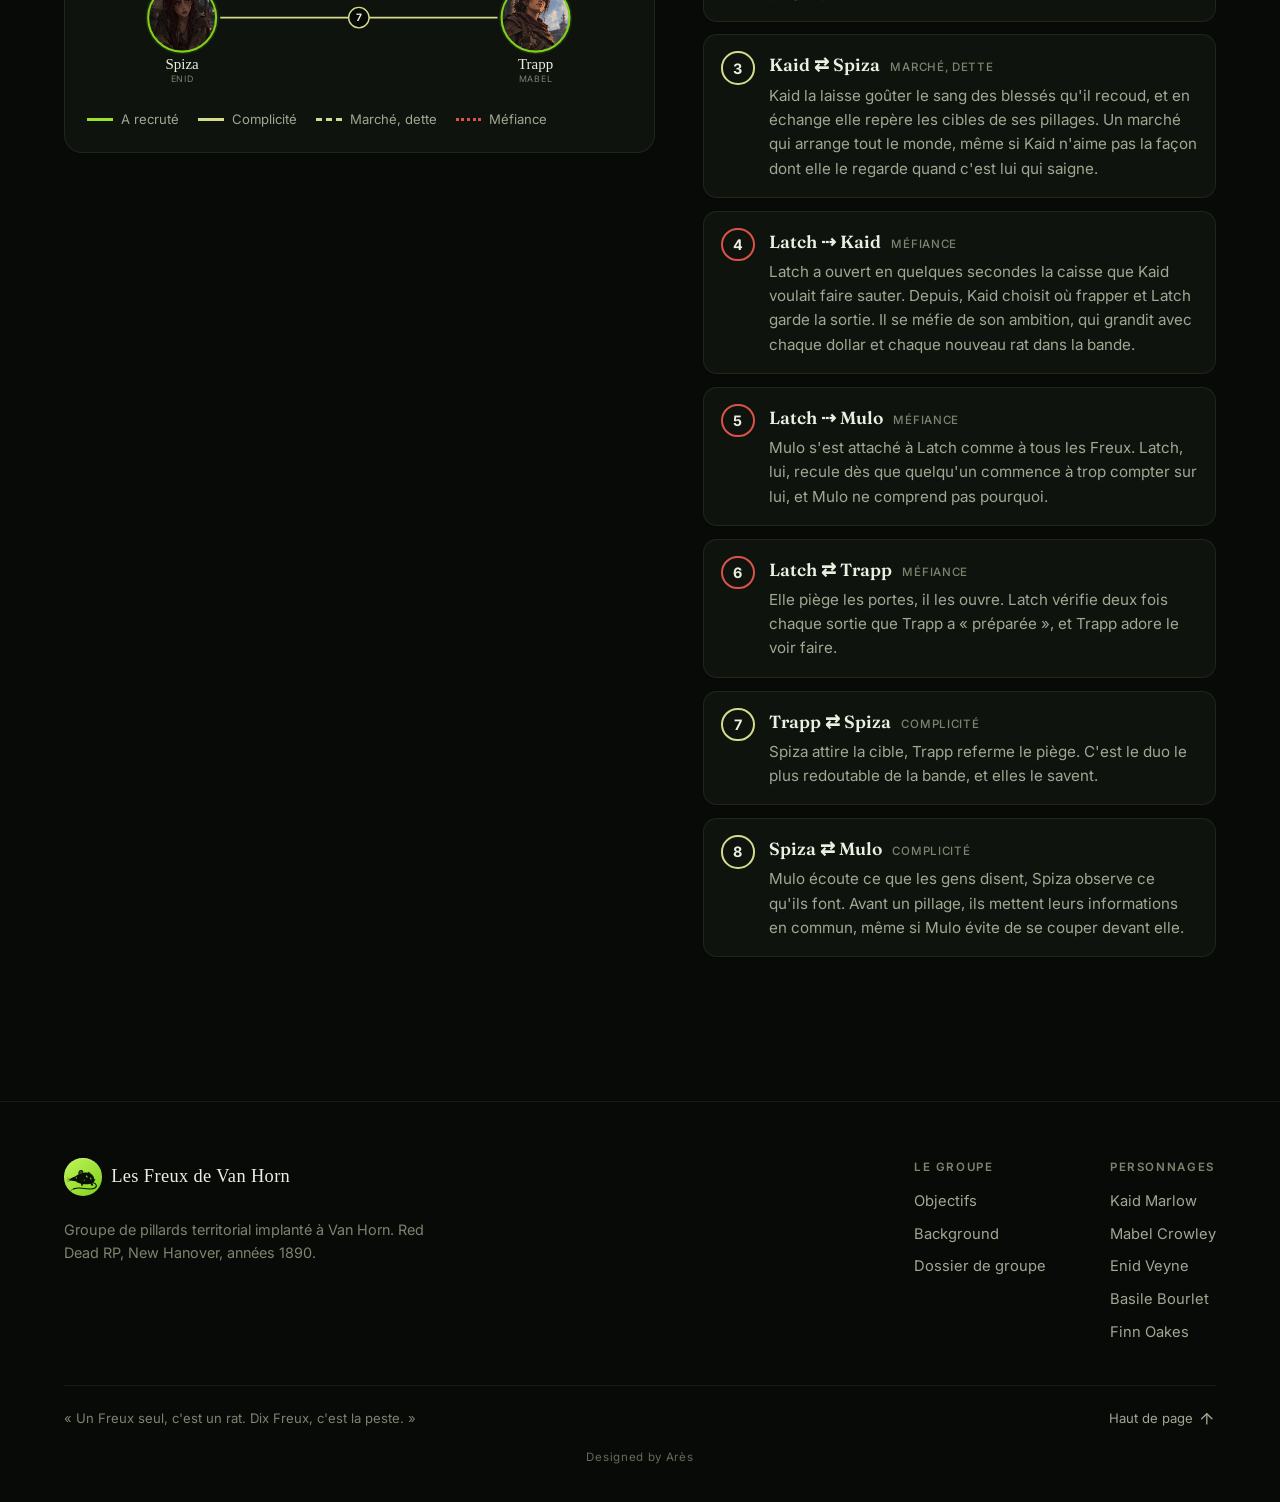
==== commit b241446e: "Frise : pas encore de repaire, pillages partout" ====
--- a/index.html
+++ b/index.html
@@ -250,7 +250,7 @@
           <div class="frise__carte">
             <p class="frise__date">1889</p>
             <div class="frise__tete"><h3>Les routes ont peur</h3></div>
-            <p>La bande s'installe dans les ruines de l'ancien bureau du shérif et entasse son butin derrière les barreaux des vieilles cellules. Les attaques se multiplient entre Van Horn, Rhodes et Saint Denis, jusqu'à ce que certaines routes deviennent célèbres pour ça. Les diligences commencent à faire des détours.</p>
+            <p>Sans vrai repaire, la bande vit sur les routes et dort là où elle peut. Les attaques se multiplient entre Van Horn, Rhodes et Saint Denis, et un peu partout ailleurs, jusqu'à ce que certaines routes deviennent célèbres pour ça. Les diligences commencent à faire des détours.</p>
           </div>
         </li>
         <li class="frise__etape frise__etape--cle" data-reveal>
@@ -258,7 +258,7 @@
           <div class="frise__carte">
             <p class="frise__date">1890</p>
             <div class="frise__tete"><h3>Aujourd'hui</h3></div>
-            <p>Cinq Freux, une ville qui baisse les yeux et des shérifs qui ne trouvent jamais personne. La bande veut maintenant racheter les objets volés au Van Horn Trading Post à la place des marchands, reprendre le saloon pour ses combats, ses courses et ses réunions, et monter les chevaux des Rejetons de Murphy.</p>
+            <p>Cinq Freux, et toujours pas de toit. La bande pille un peu partout pour réunir de quoi s'installer pour de bon à Van Horn : un repaire dans les ruines de l'ancien bureau du shérif, un recel au Van Horn Trading Post, le saloon pour ses combats, ses courses et ses réunions, et les chevaux des Rejetons de Murphy. Chaque diligence vidée rapproche un peu plus le jour où Van Horn leur appartiendra.</p>
           </div>
         </li>
         <li class="frise__etape frise__etape--avenir" data-reveal>
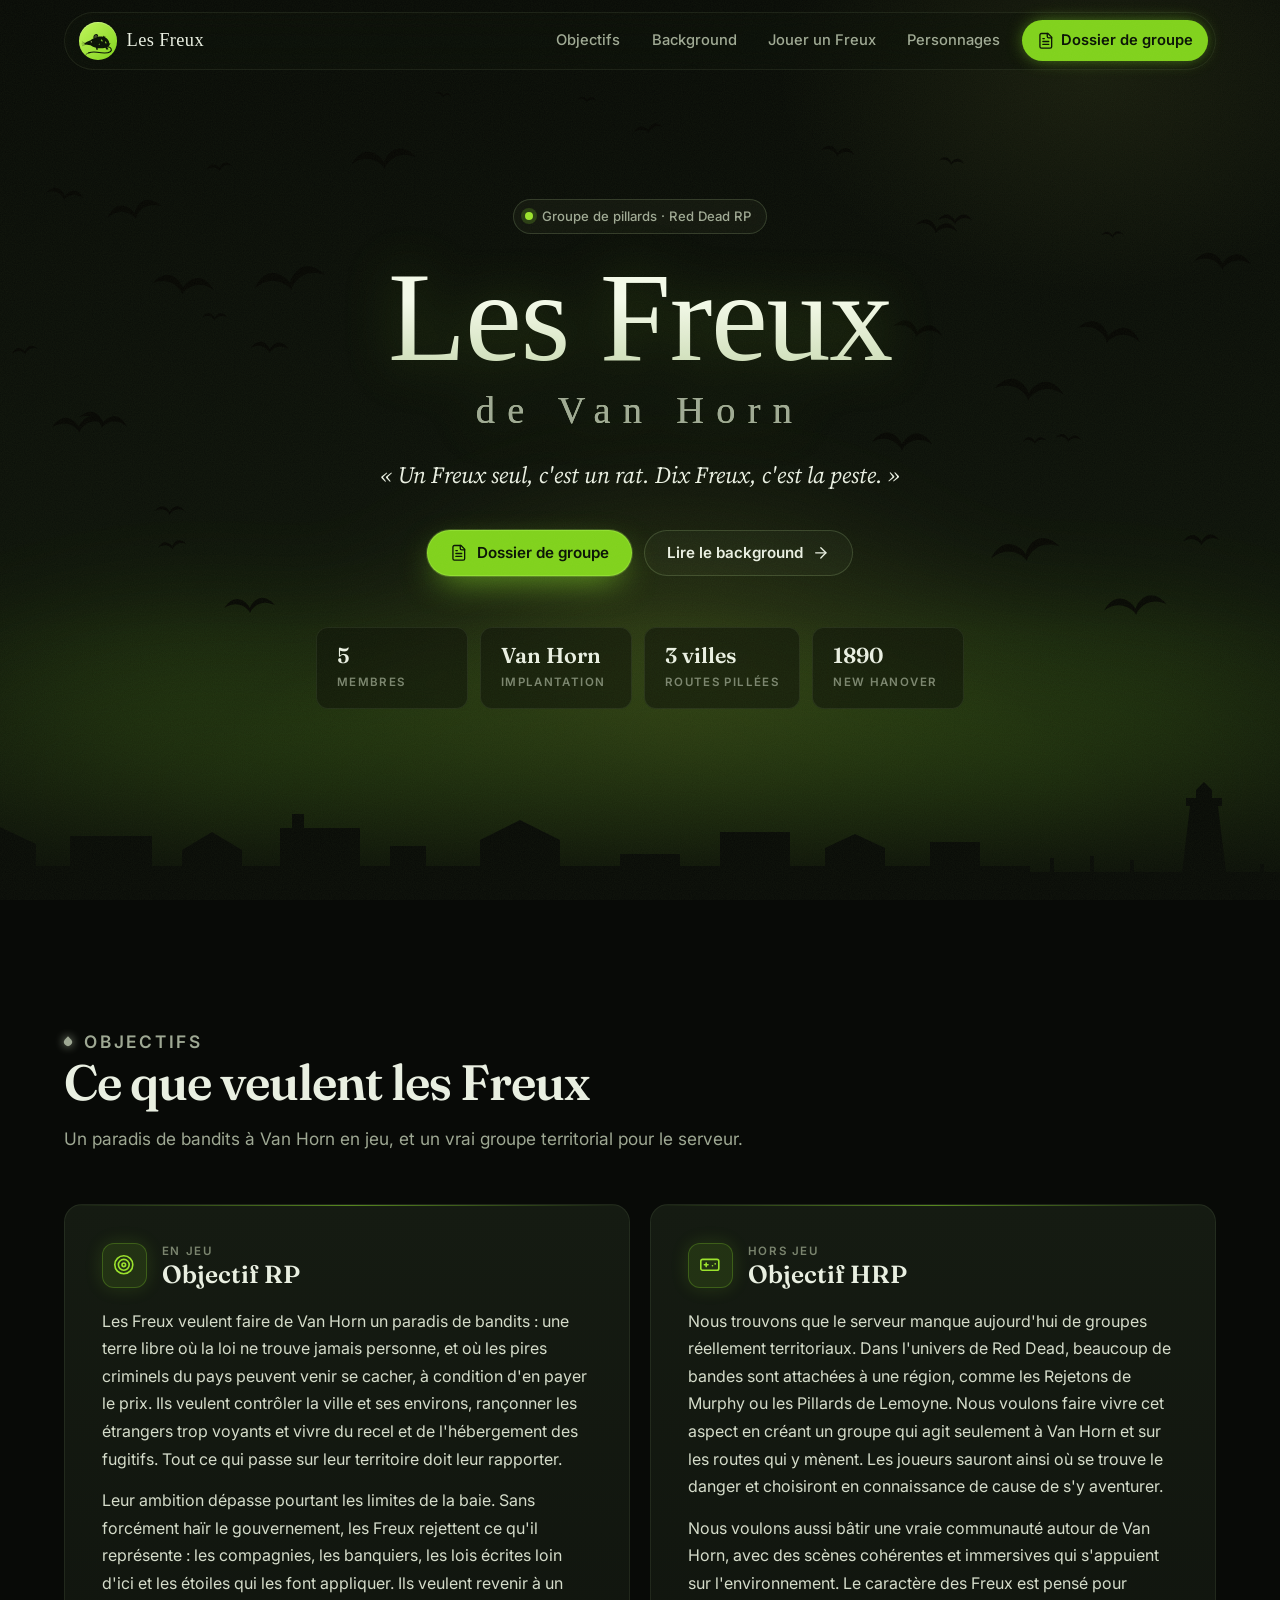
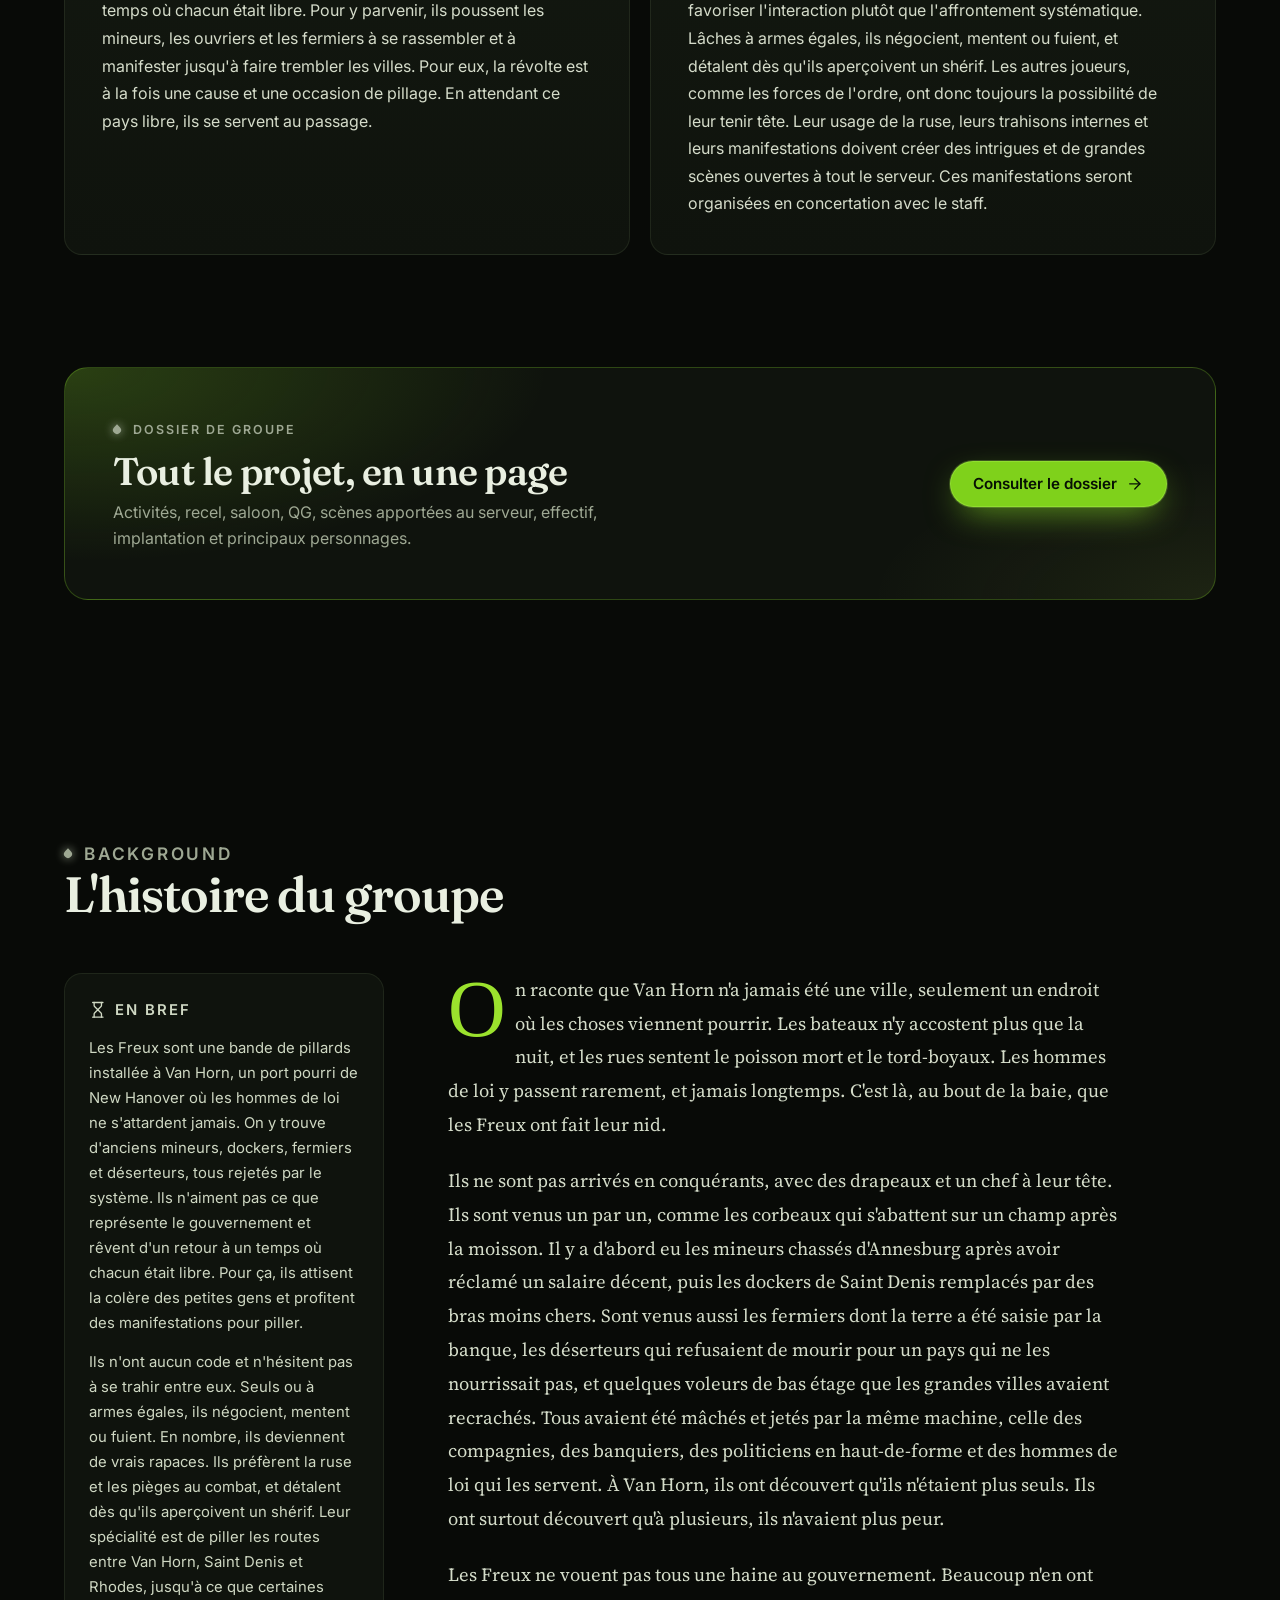
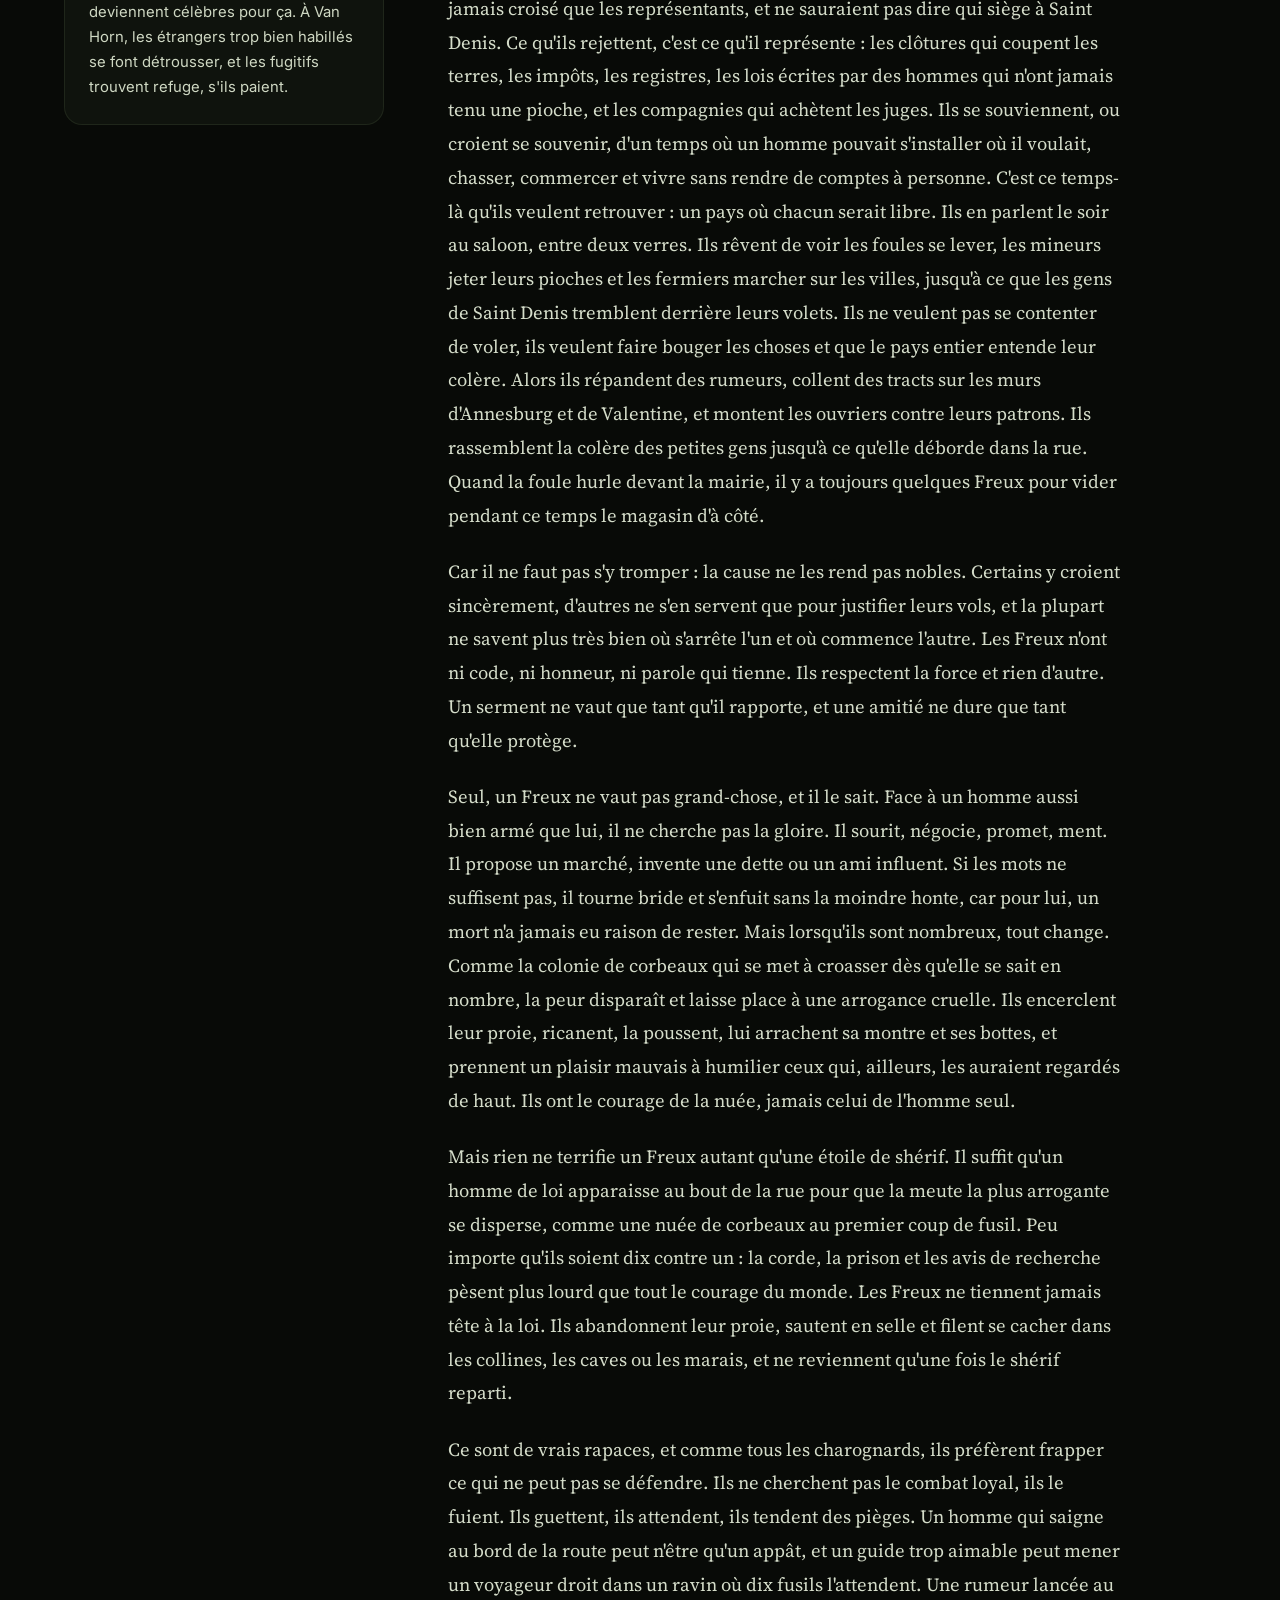
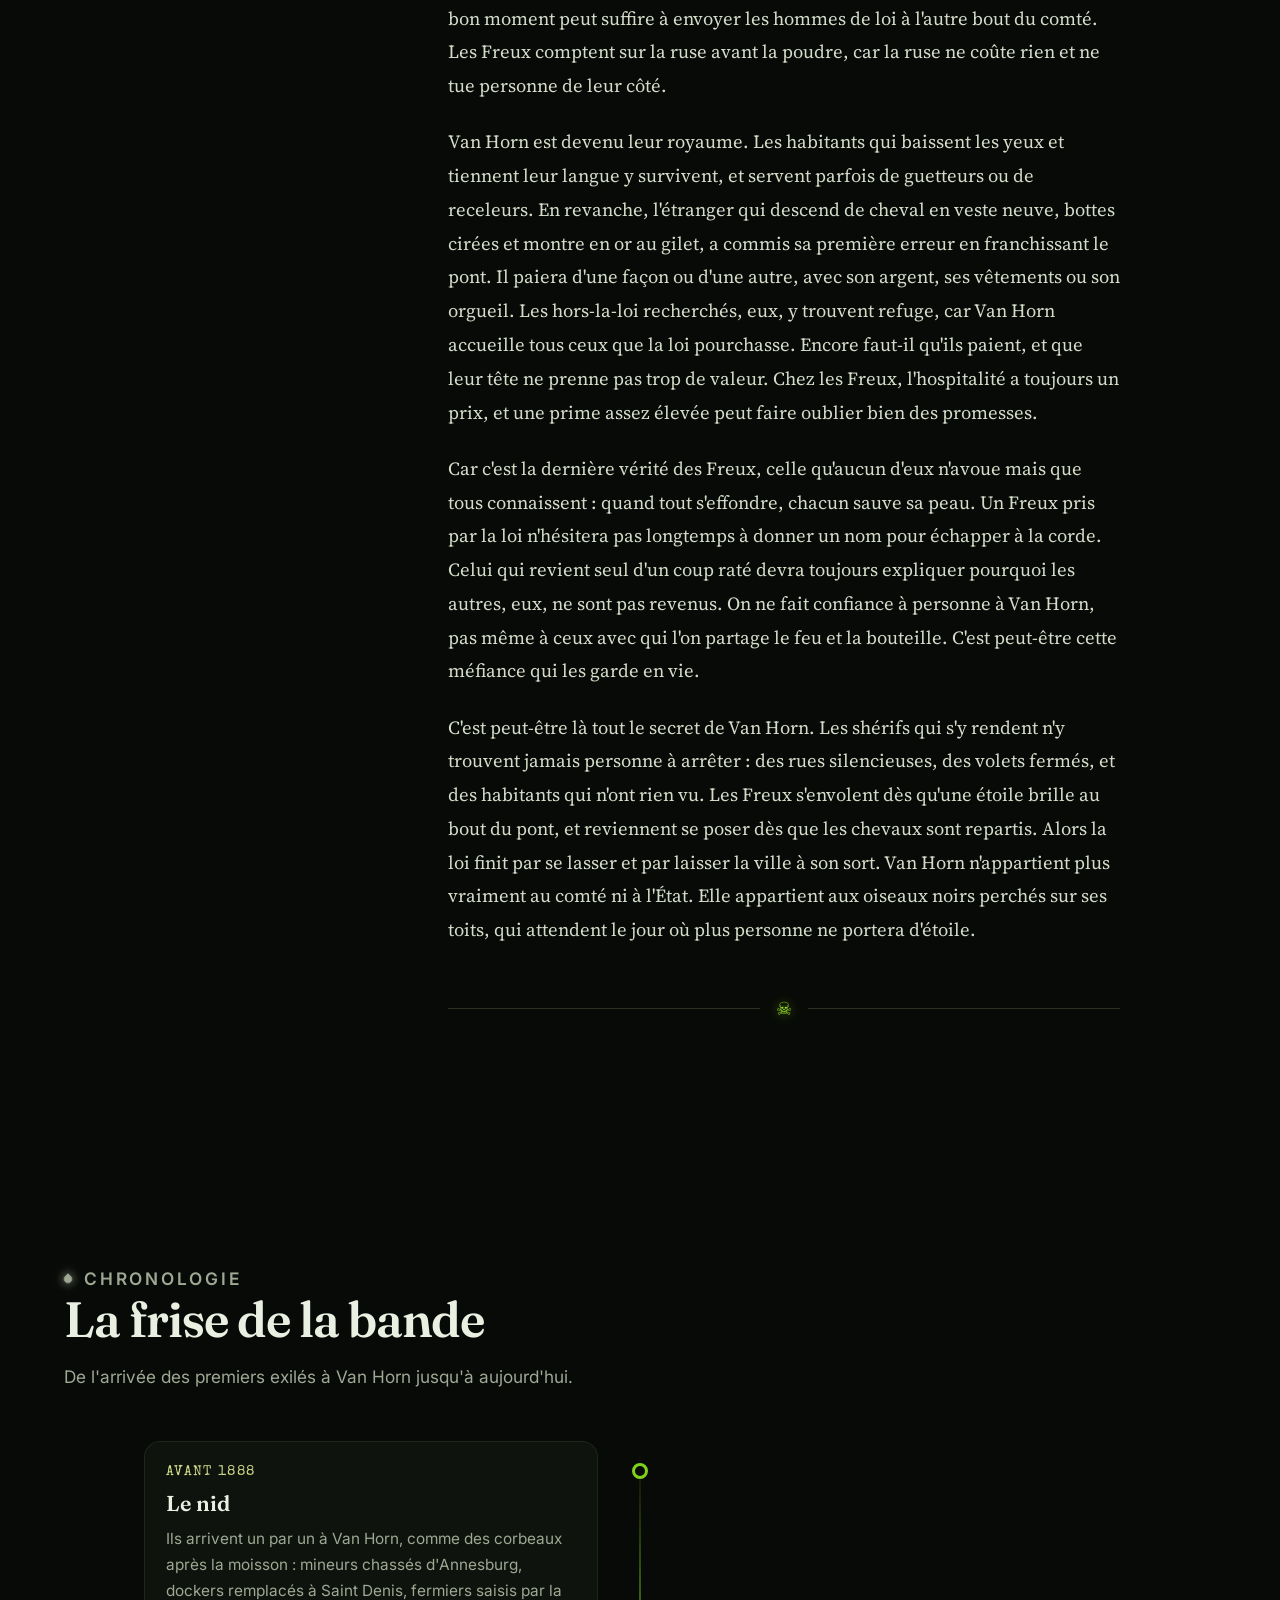
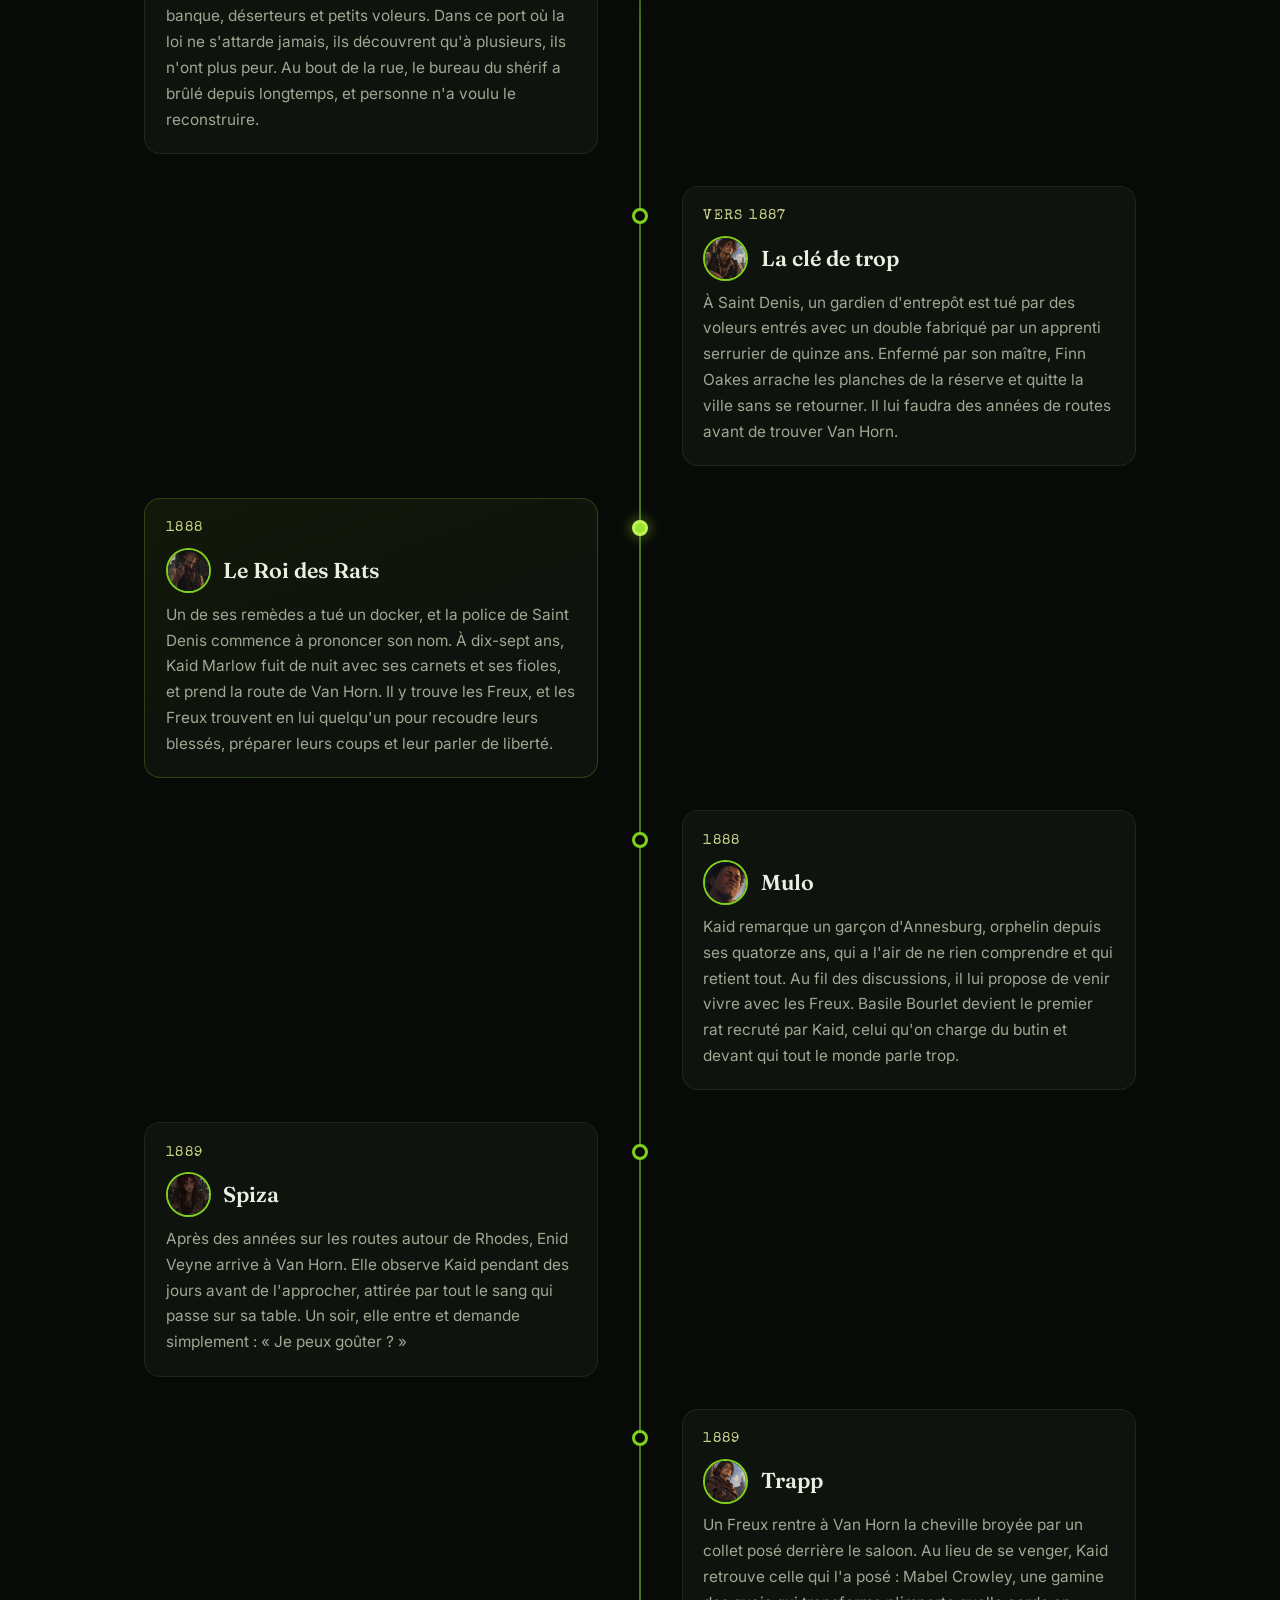
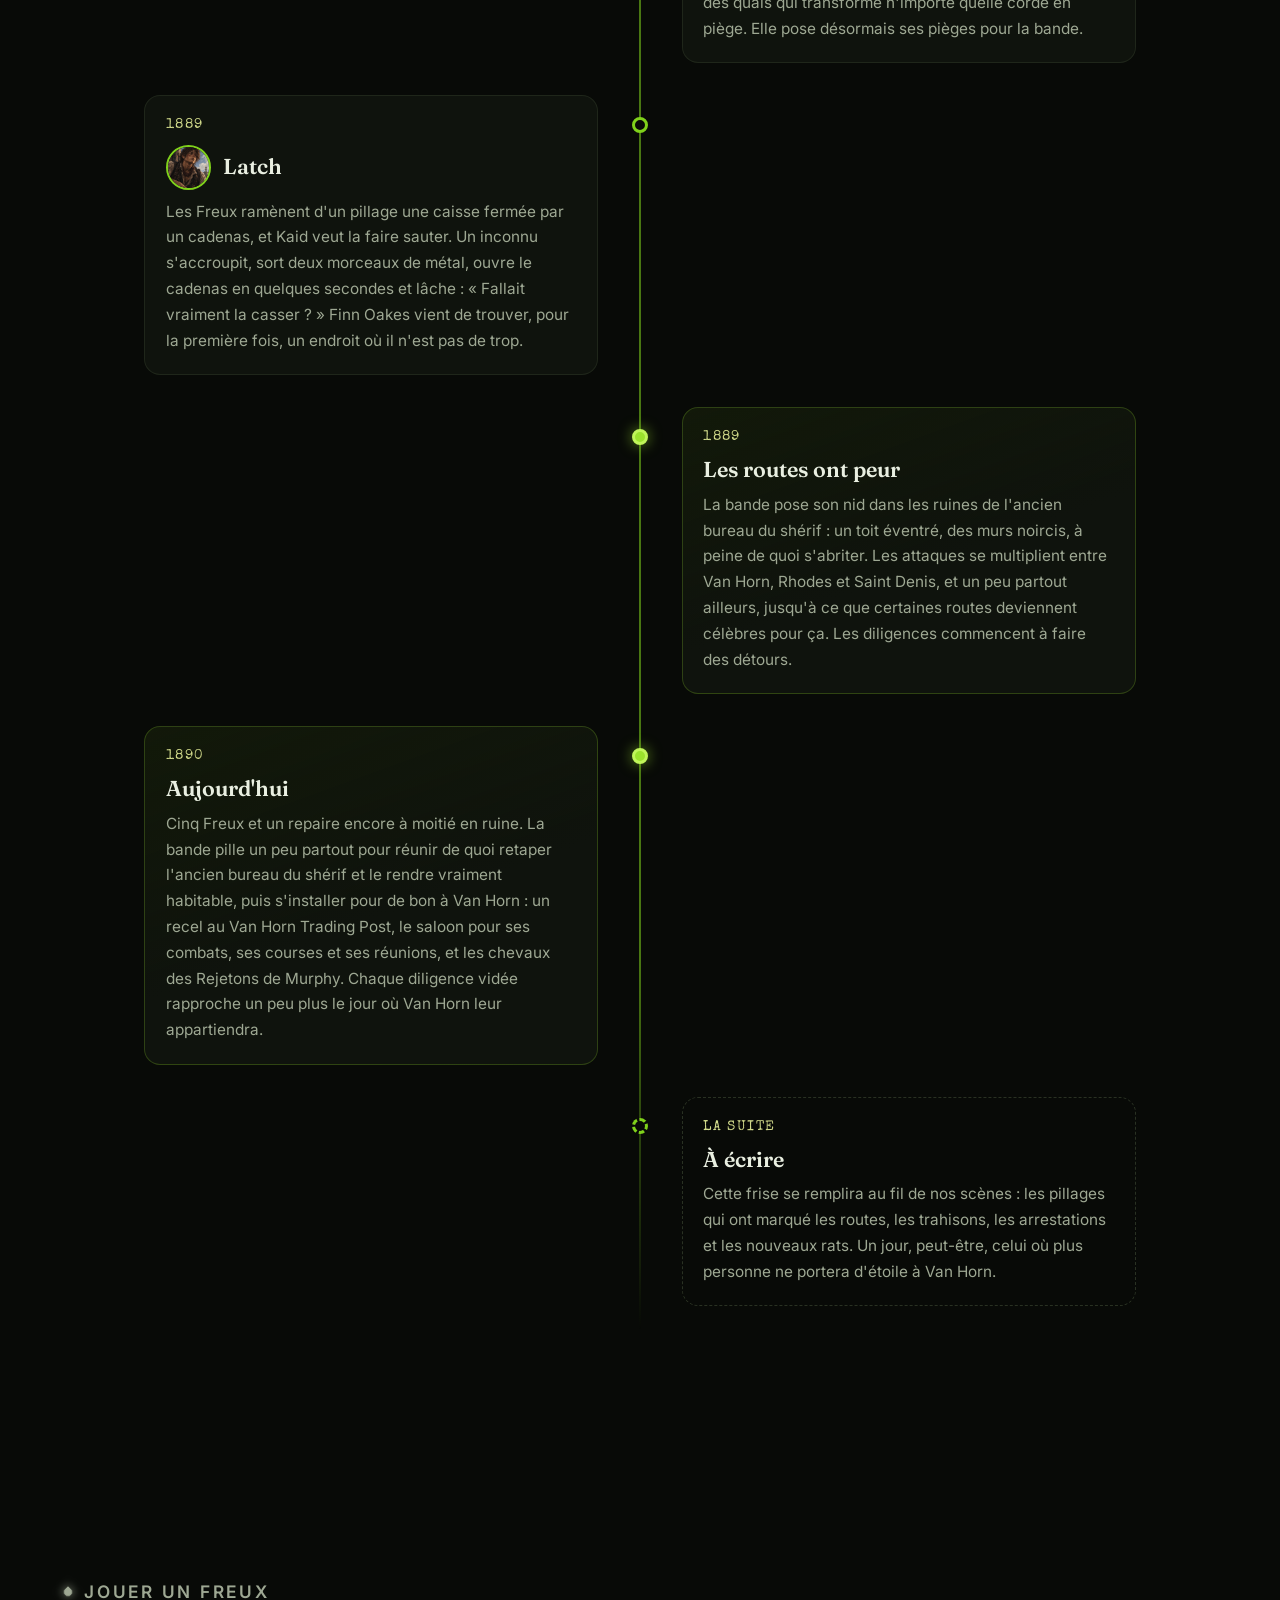
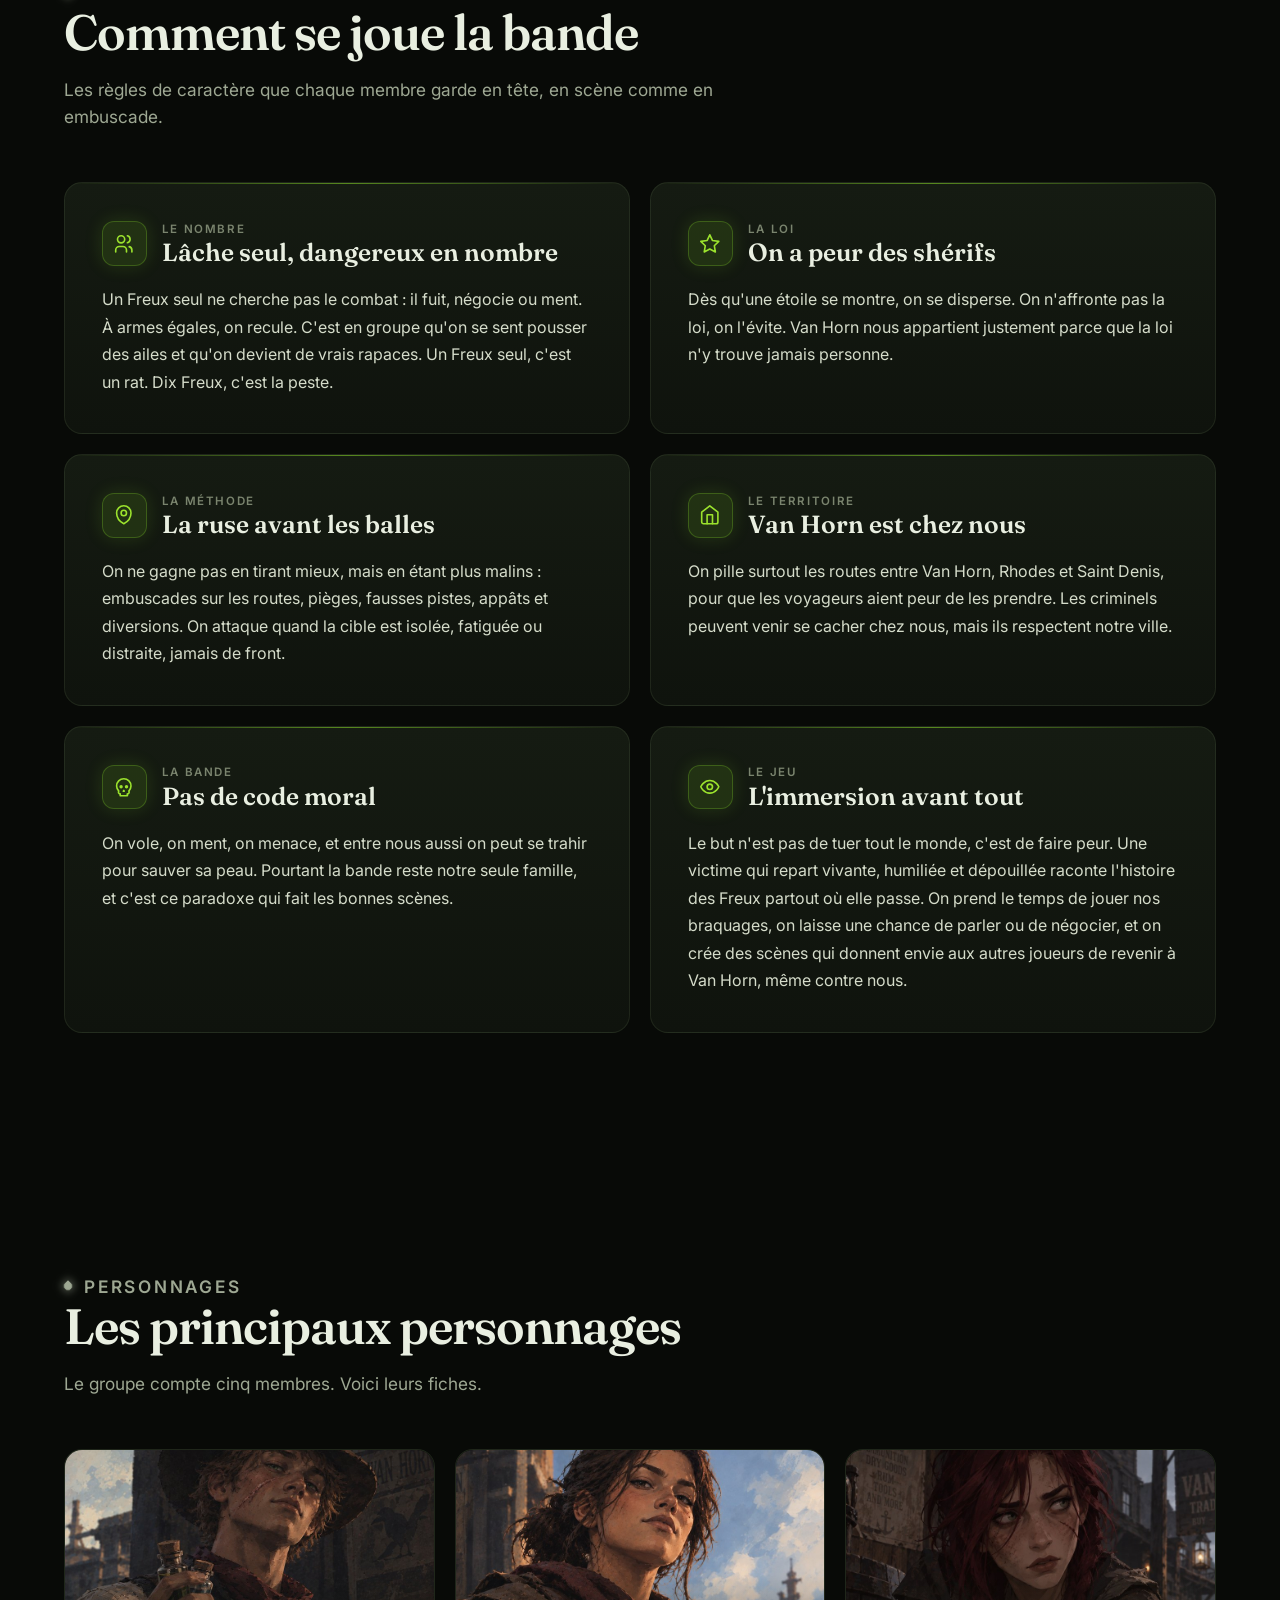
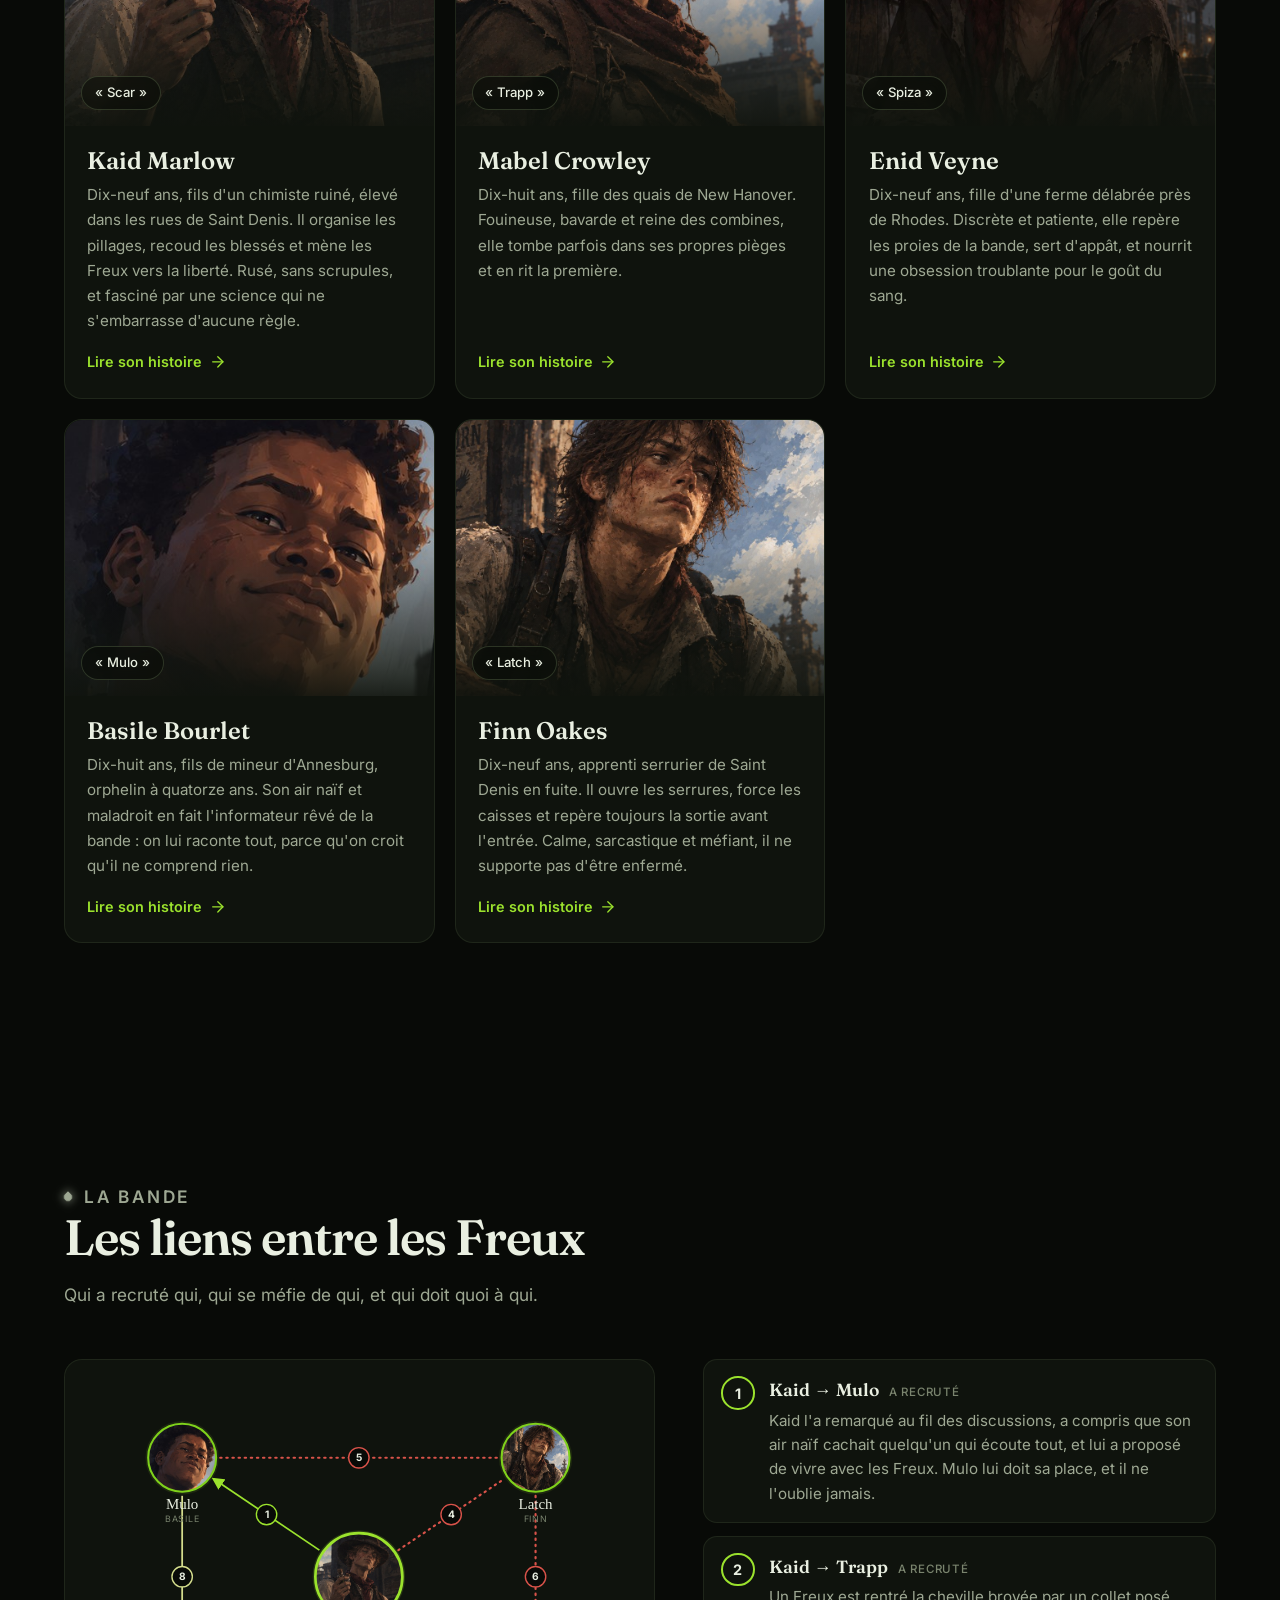
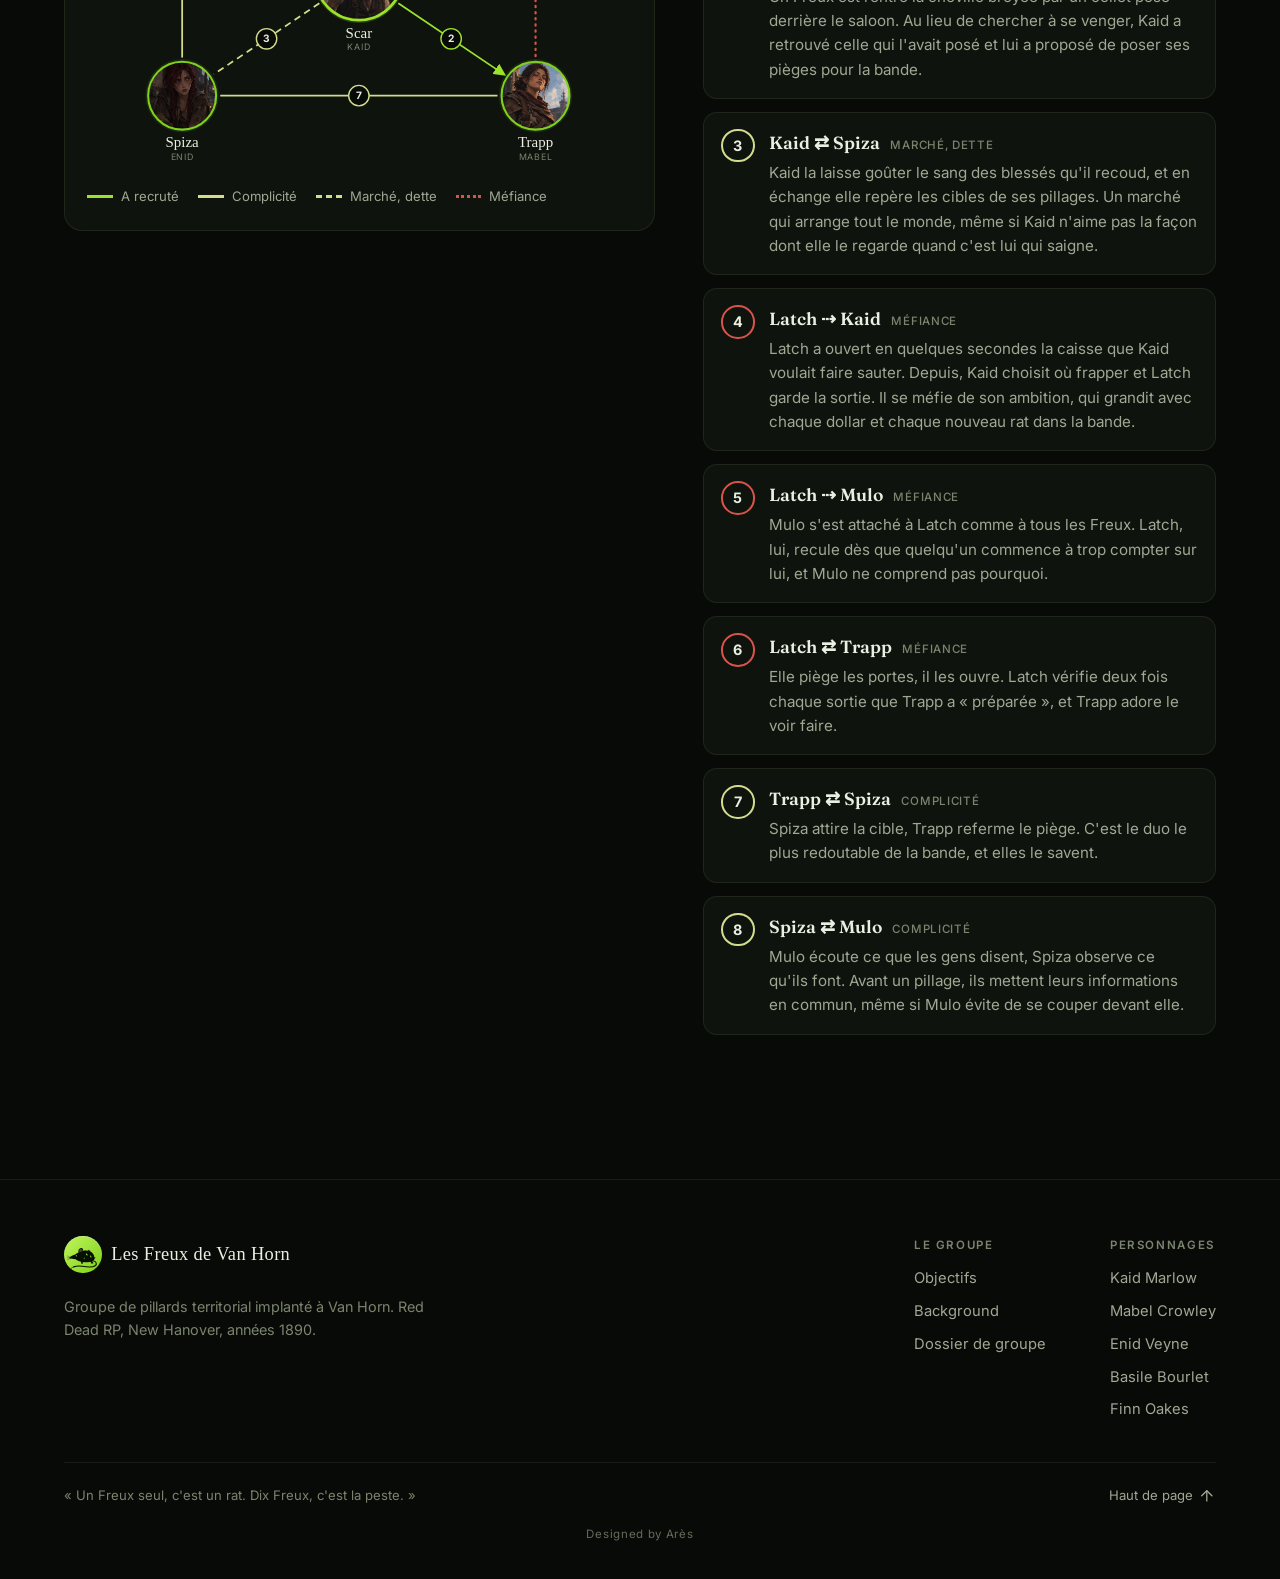
==== commit 8686ce4b: "QG en cours de renovation" ====
--- a/index.html
+++ b/index.html
@@ -250,7 +250,7 @@
           <div class="frise__carte">
             <p class="frise__date">1889</p>
             <div class="frise__tete"><h3>Les routes ont peur</h3></div>
-            <p>Sans vrai repaire, la bande vit sur les routes et dort là où elle peut. Les attaques se multiplient entre Van Horn, Rhodes et Saint Denis, et un peu partout ailleurs, jusqu'à ce que certaines routes deviennent célèbres pour ça. Les diligences commencent à faire des détours.</p>
+            <p>La bande pose son nid dans les ruines de l'ancien bureau du shérif : un toit éventré, des murs noircis, à peine de quoi s'abriter. Les attaques se multiplient entre Van Horn, Rhodes et Saint Denis, et un peu partout ailleurs, jusqu'à ce que certaines routes deviennent célèbres pour ça. Les diligences commencent à faire des détours.</p>
           </div>
         </li>
         <li class="frise__etape frise__etape--cle" data-reveal>
@@ -258,7 +258,7 @@
           <div class="frise__carte">
             <p class="frise__date">1890</p>
             <div class="frise__tete"><h3>Aujourd'hui</h3></div>
-            <p>Cinq Freux, et toujours pas de toit. La bande pille un peu partout pour réunir de quoi s'installer pour de bon à Van Horn : un repaire dans les ruines de l'ancien bureau du shérif, un recel au Van Horn Trading Post, le saloon pour ses combats, ses courses et ses réunions, et les chevaux des Rejetons de Murphy. Chaque diligence vidée rapproche un peu plus le jour où Van Horn leur appartiendra.</p>
+            <p>Cinq Freux et un repaire encore à moitié en ruine. La bande pille un peu partout pour réunir de quoi retaper l'ancien bureau du shérif et le rendre vraiment habitable, puis s'installer pour de bon à Van Horn : un recel au Van Horn Trading Post, le saloon pour ses combats, ses courses et ses réunions, et les chevaux des Rejetons de Murphy. Chaque diligence vidée rapproche un peu plus le jour où Van Horn leur appartiendra.</p>
           </div>
         </li>
         <li class="frise__etape frise__etape--avenir" data-reveal>
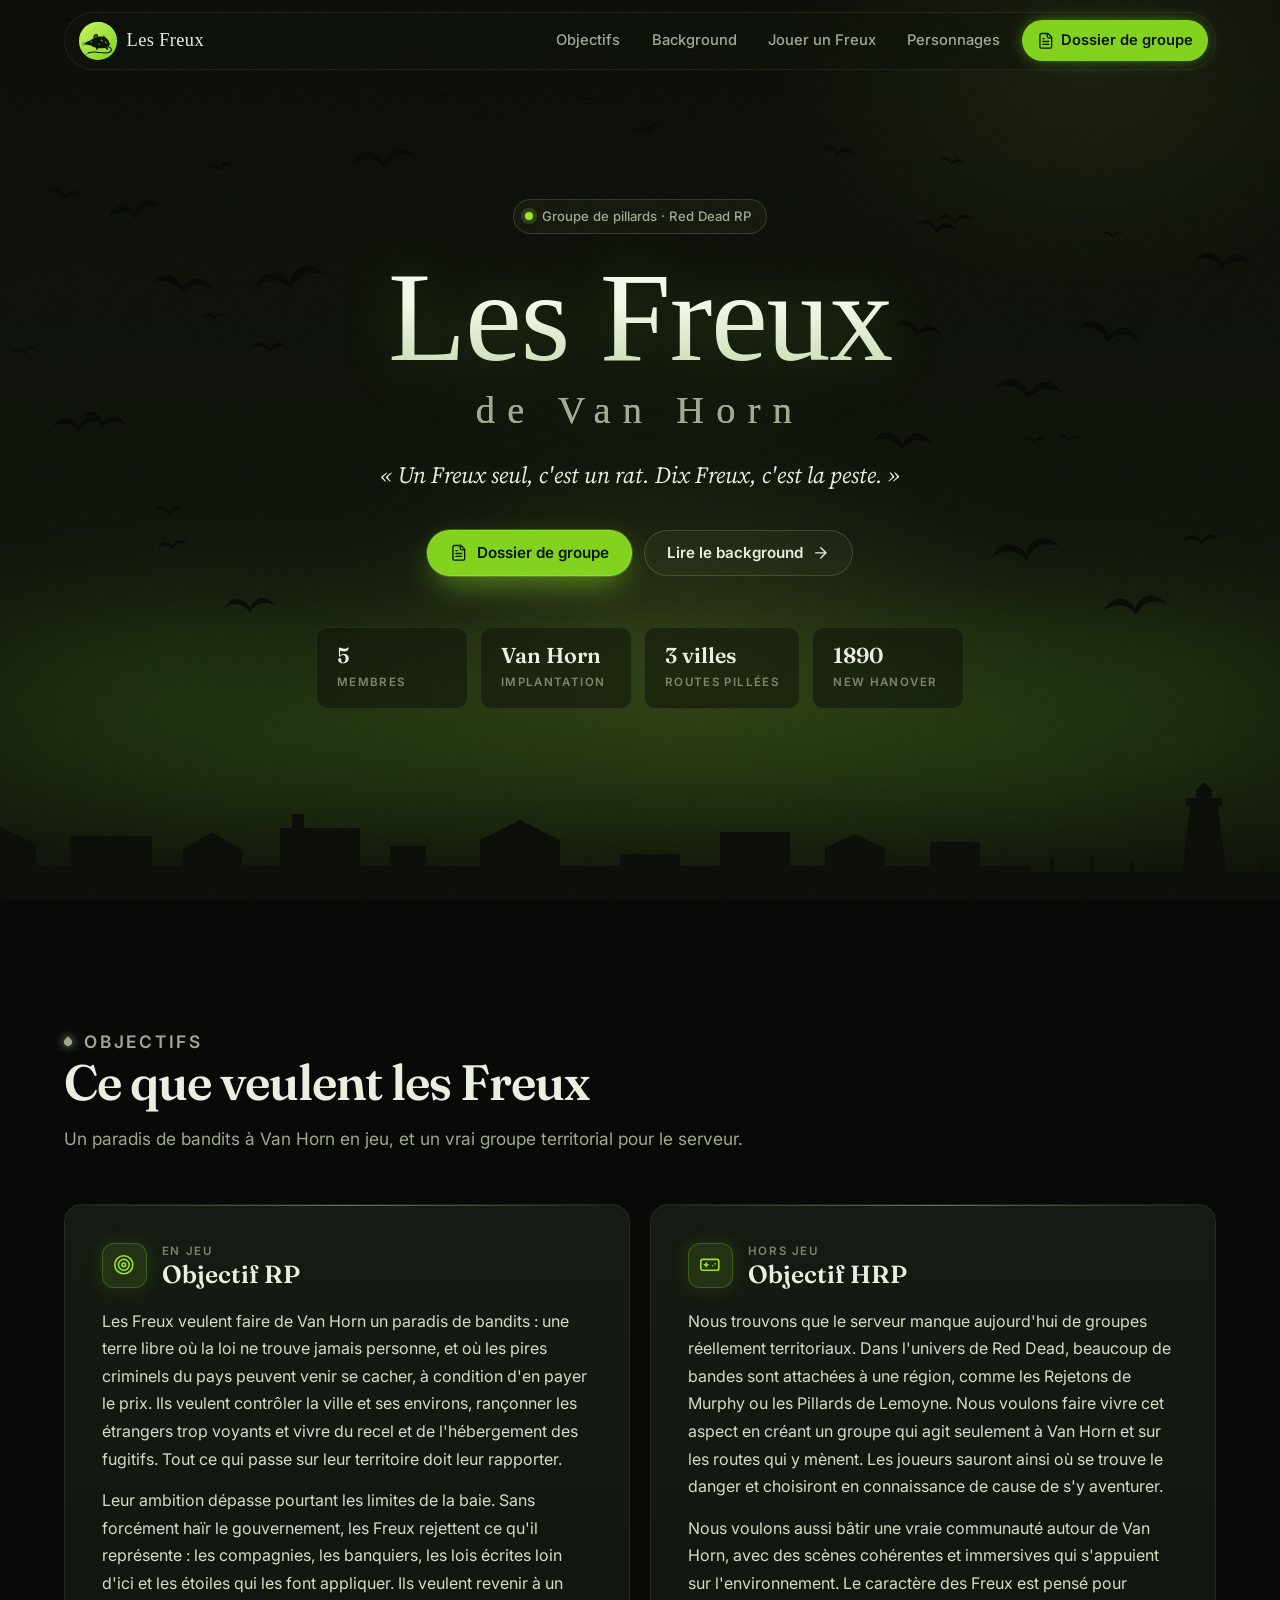
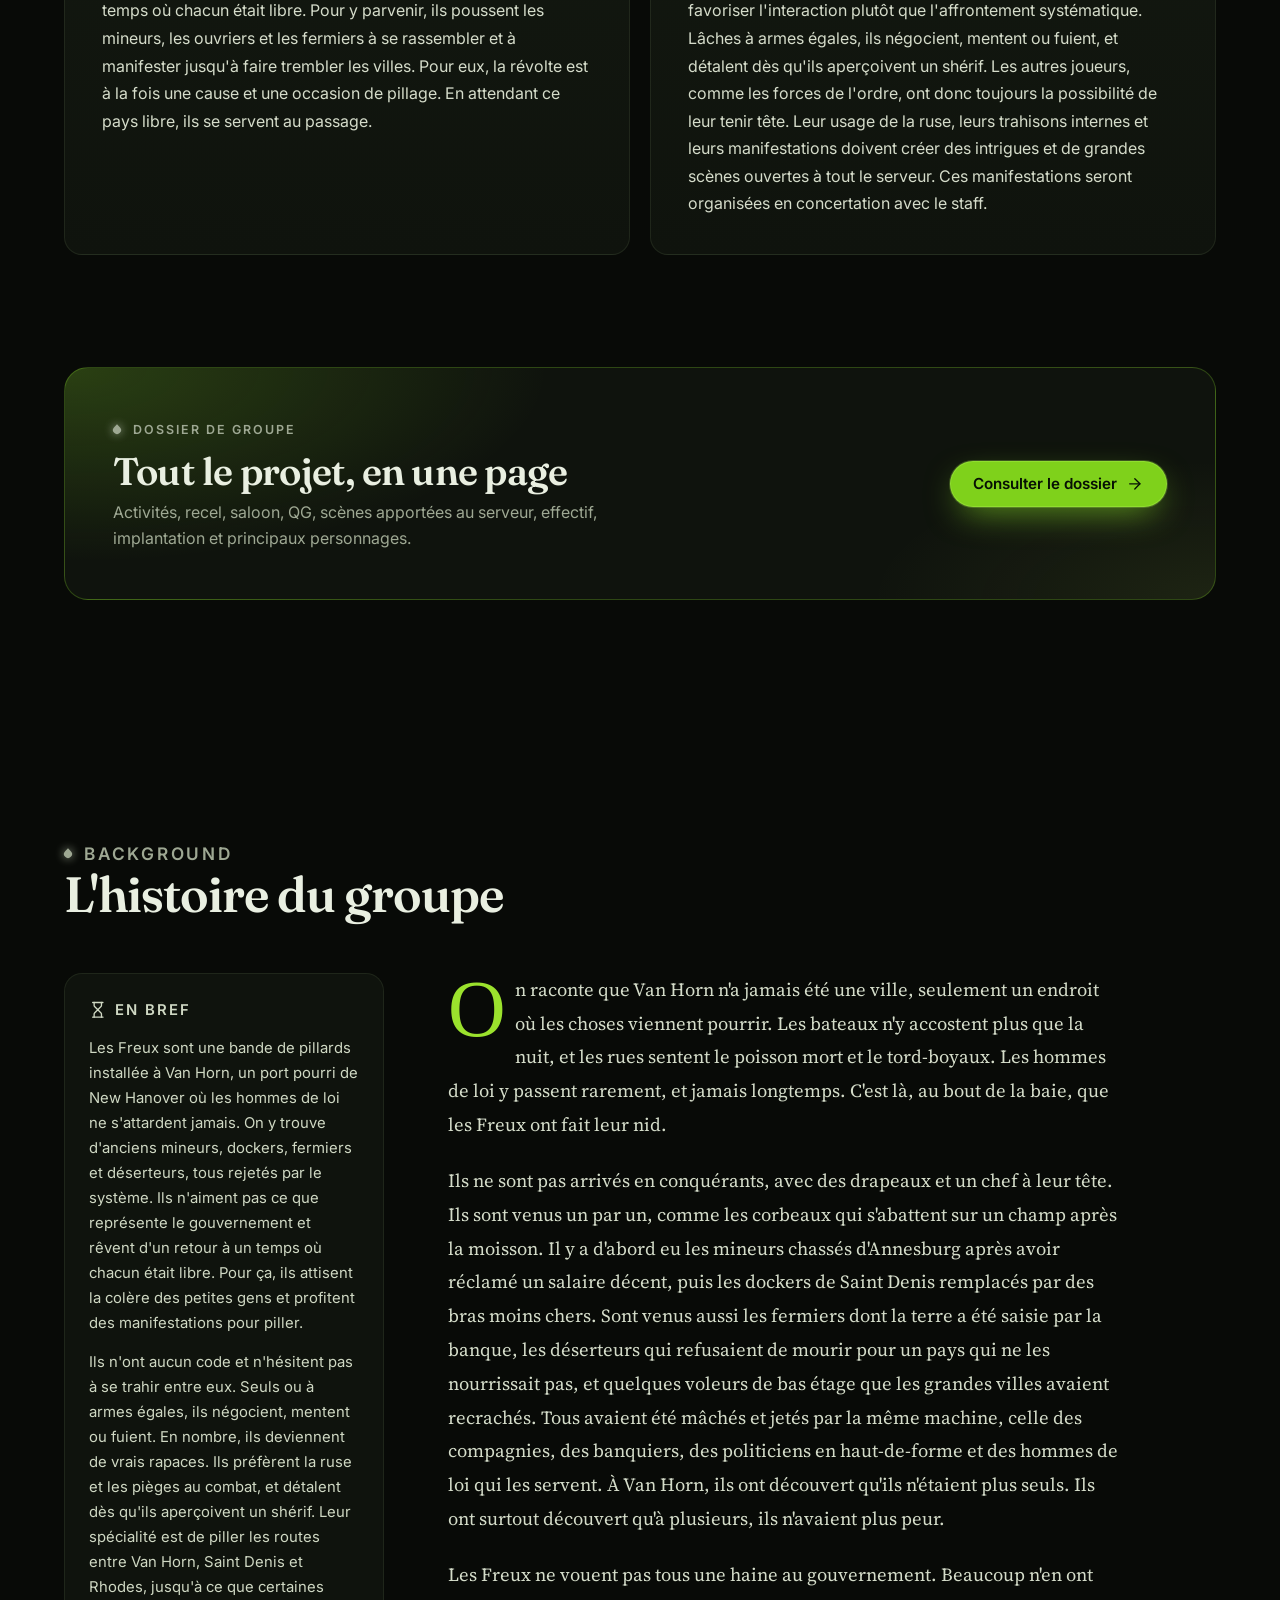
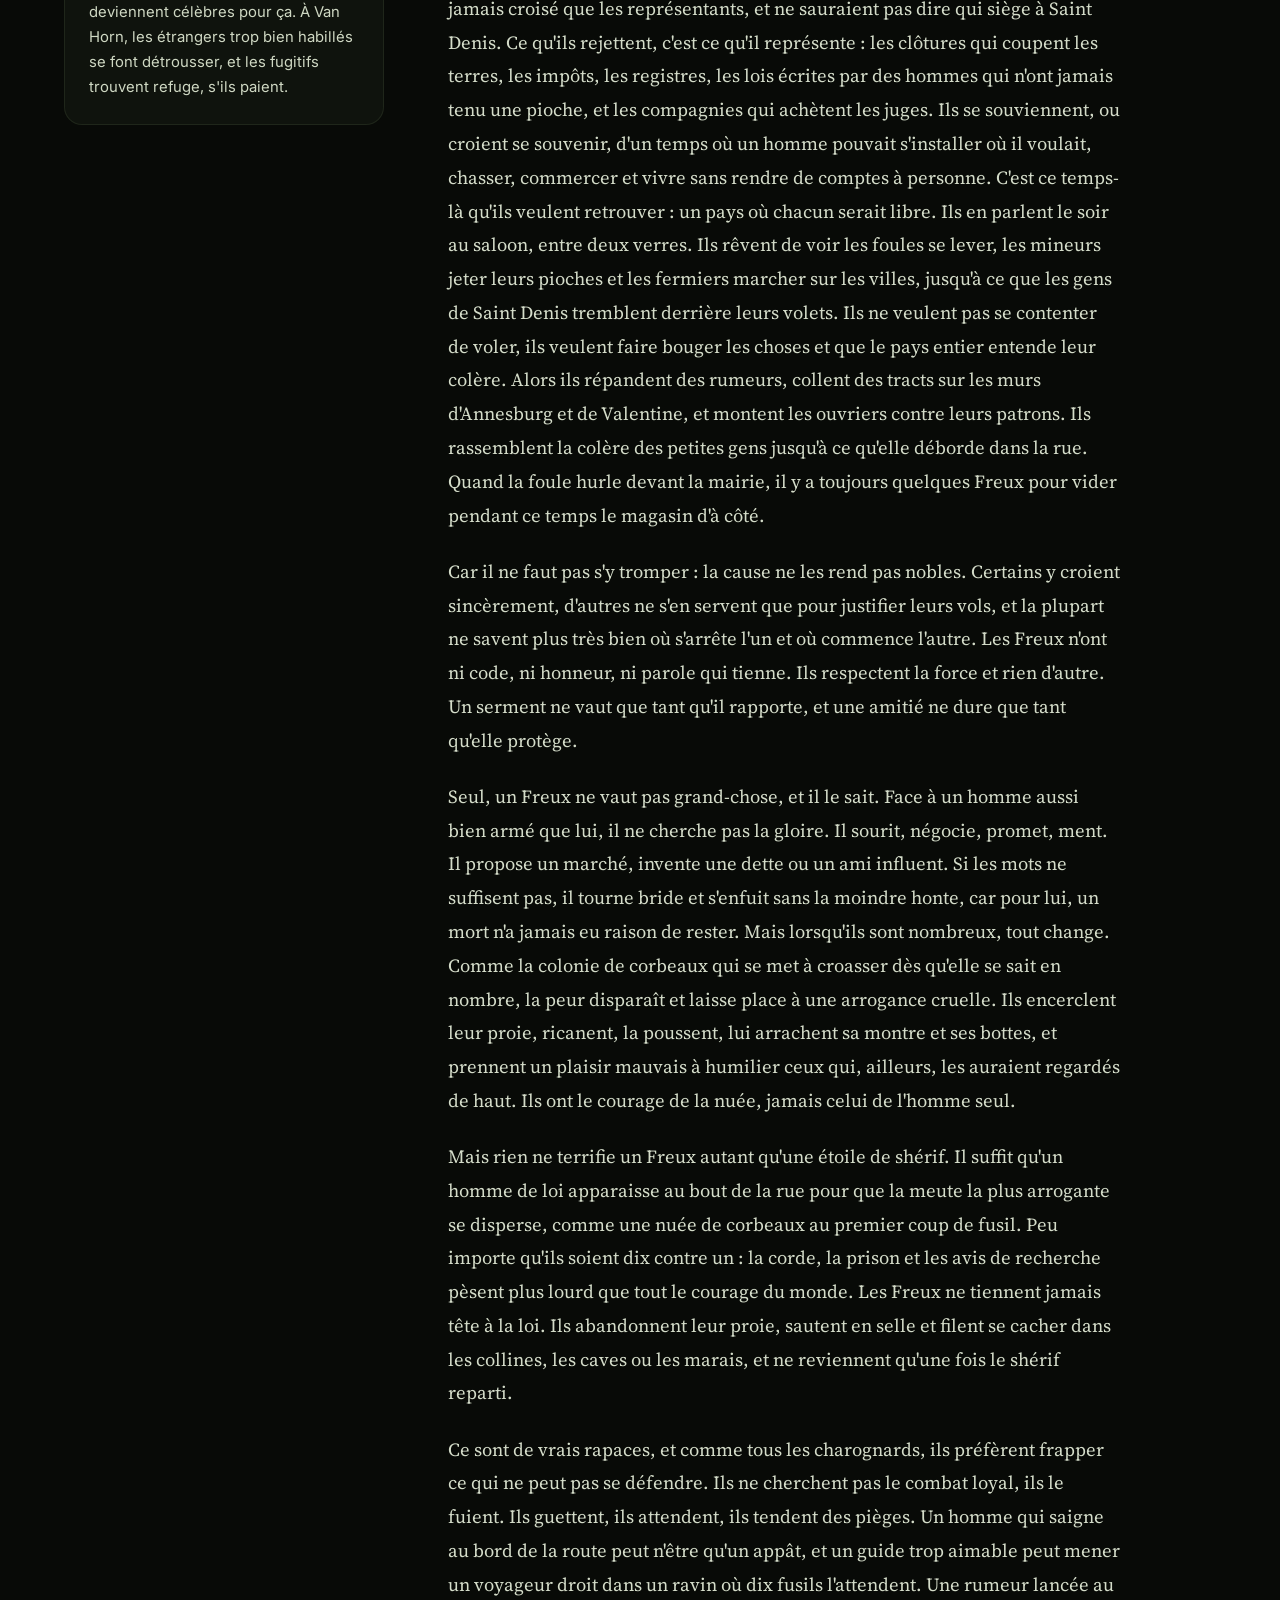
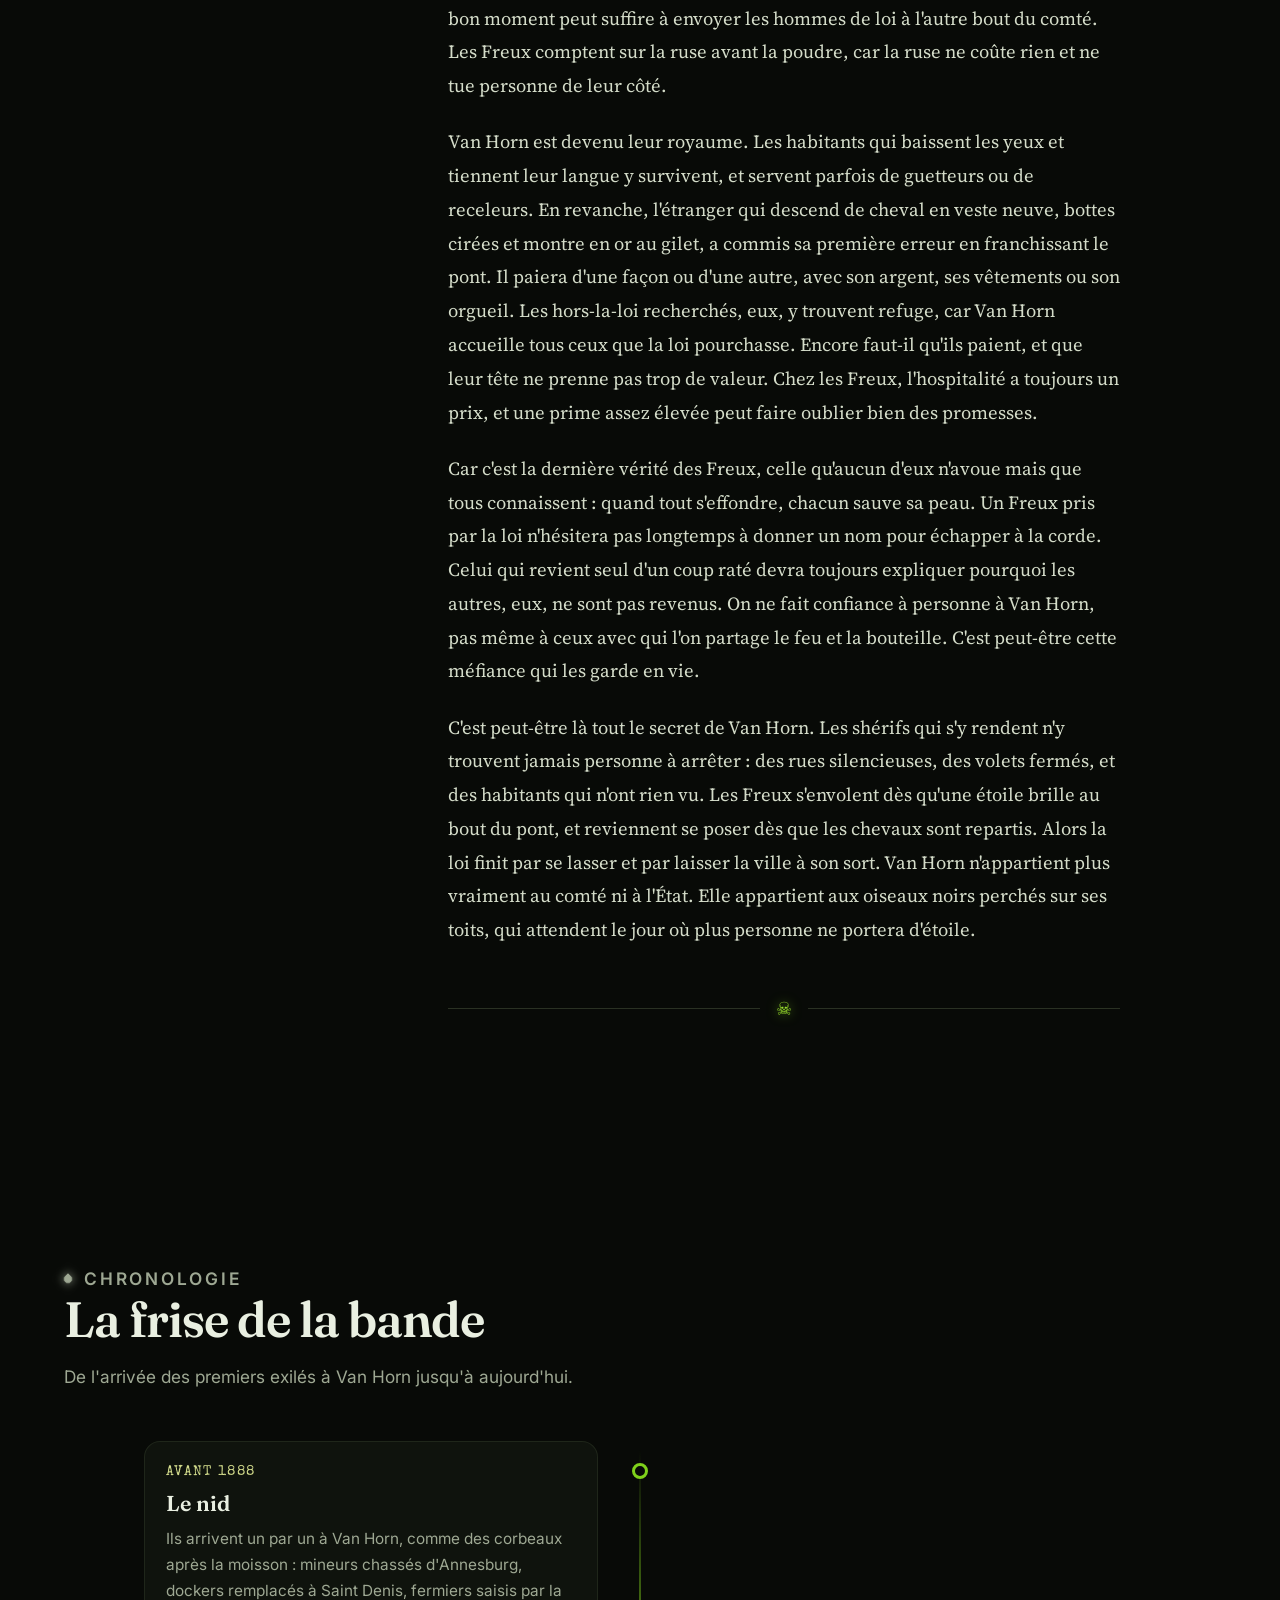
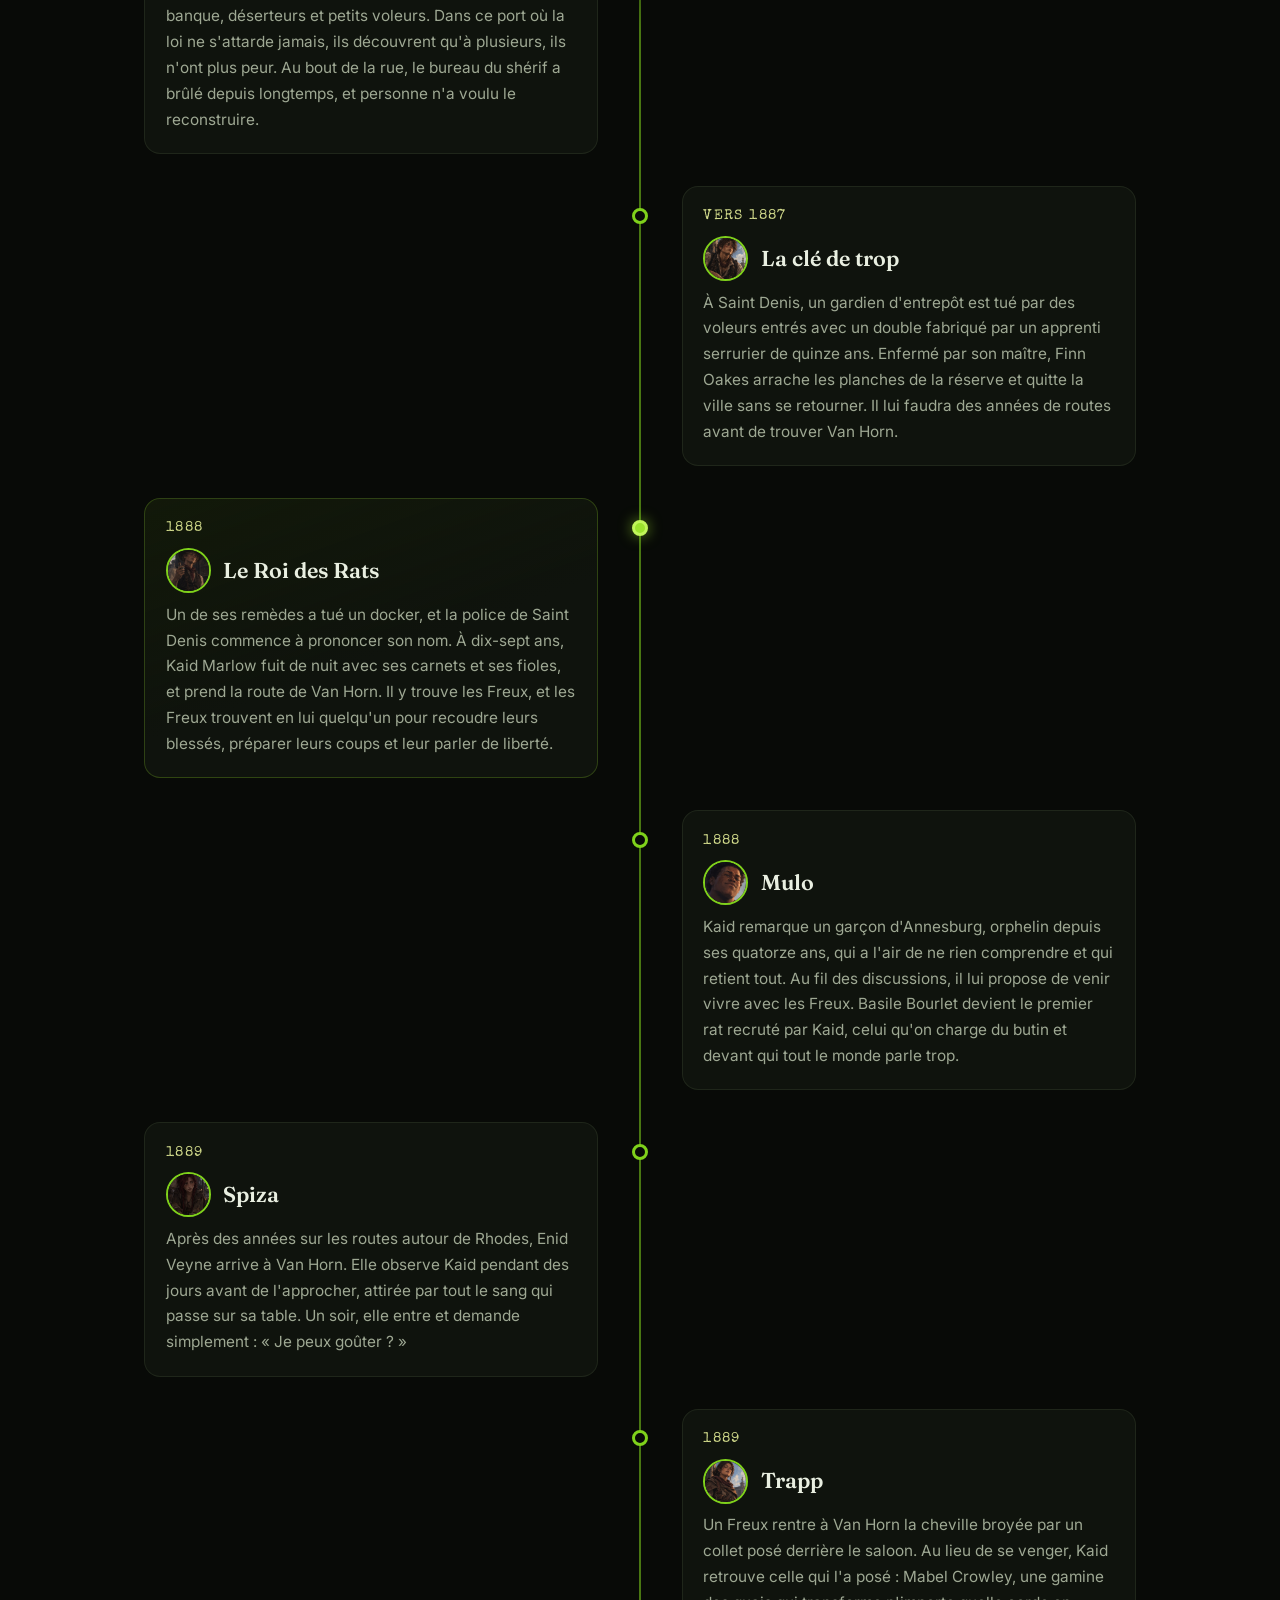
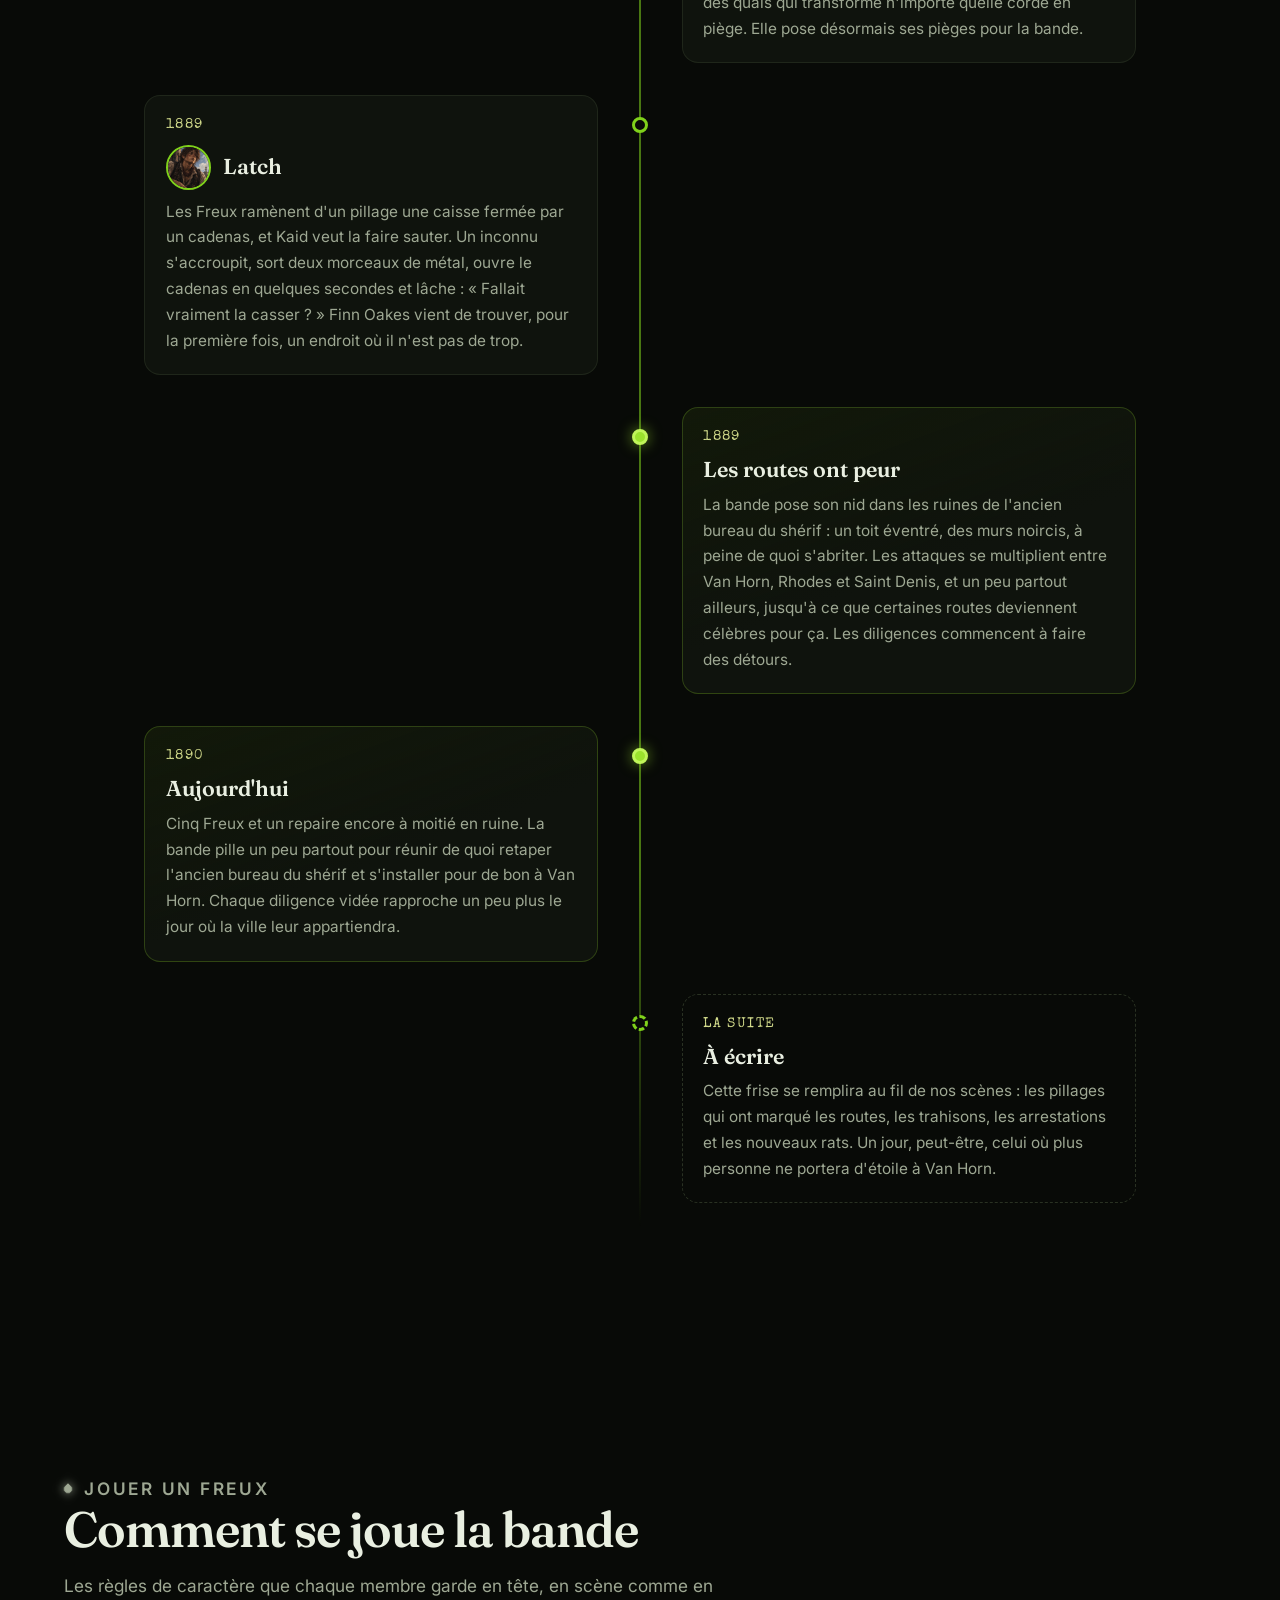
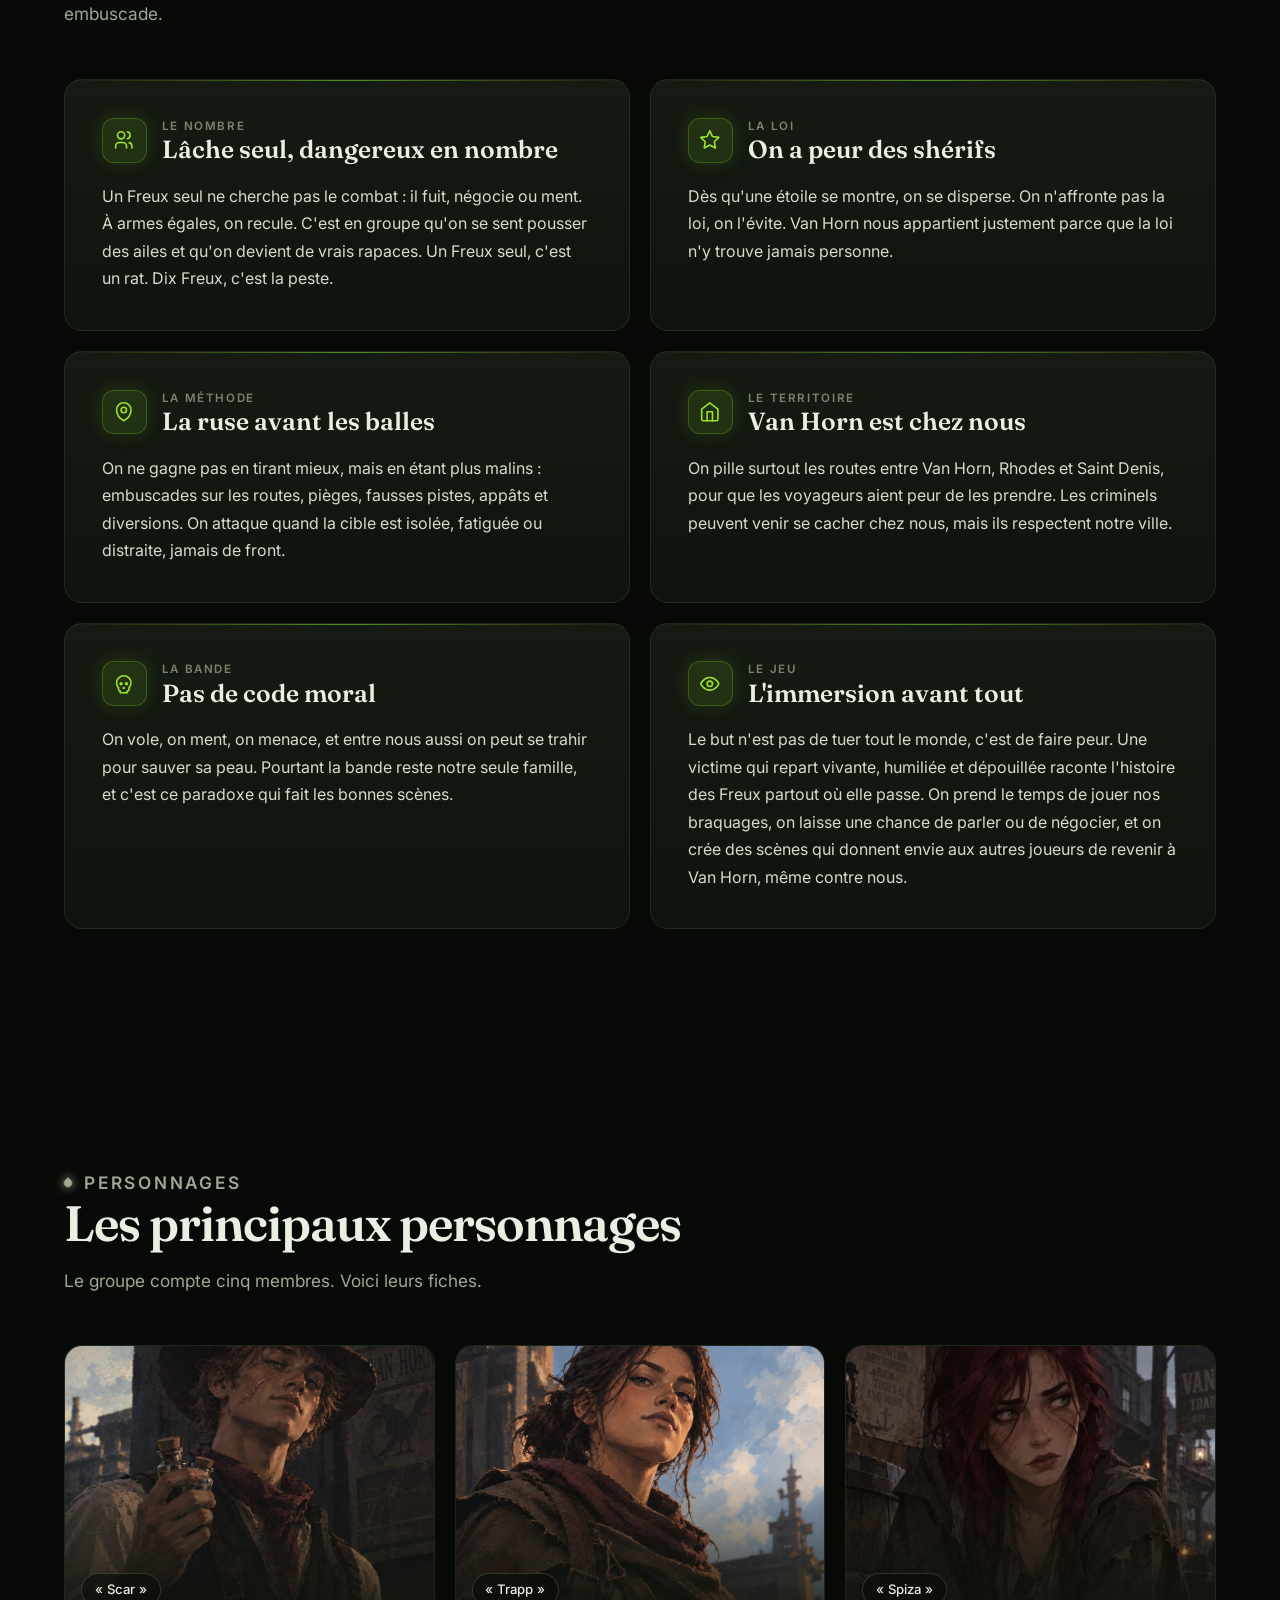
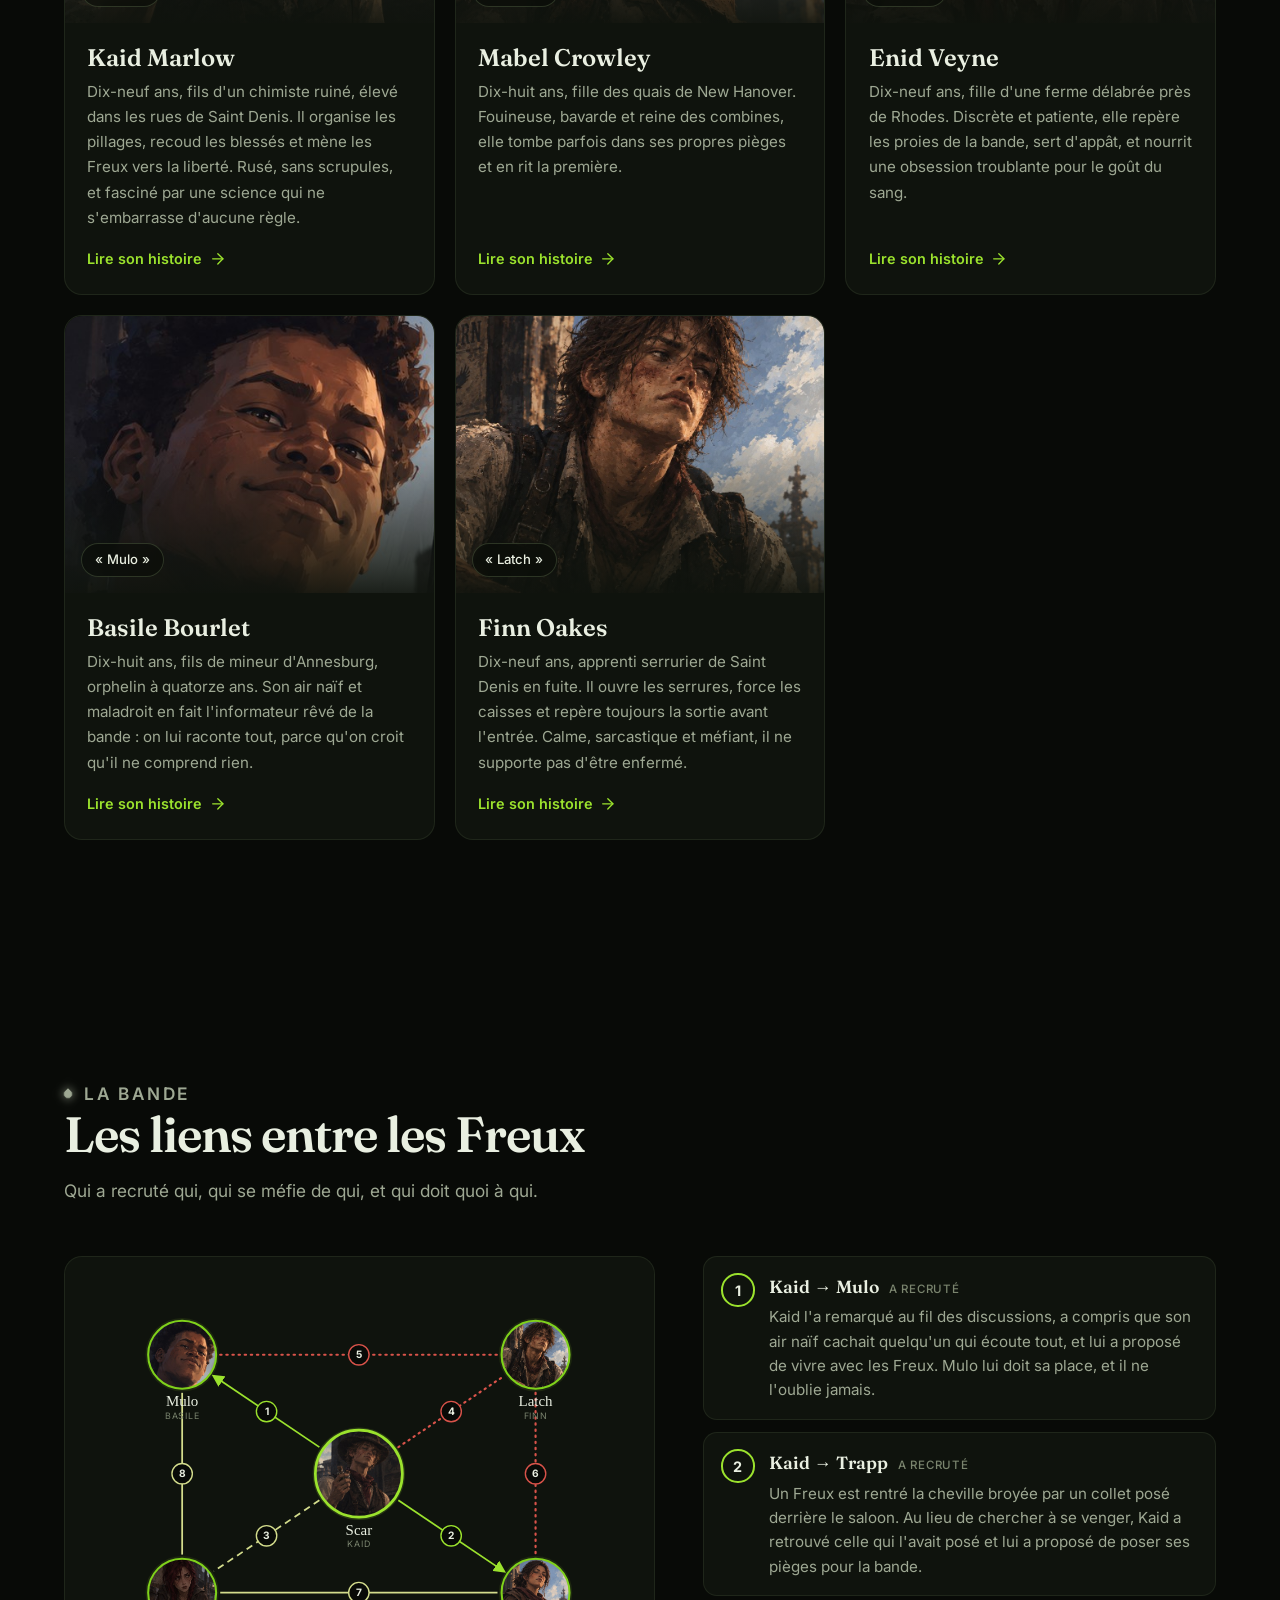
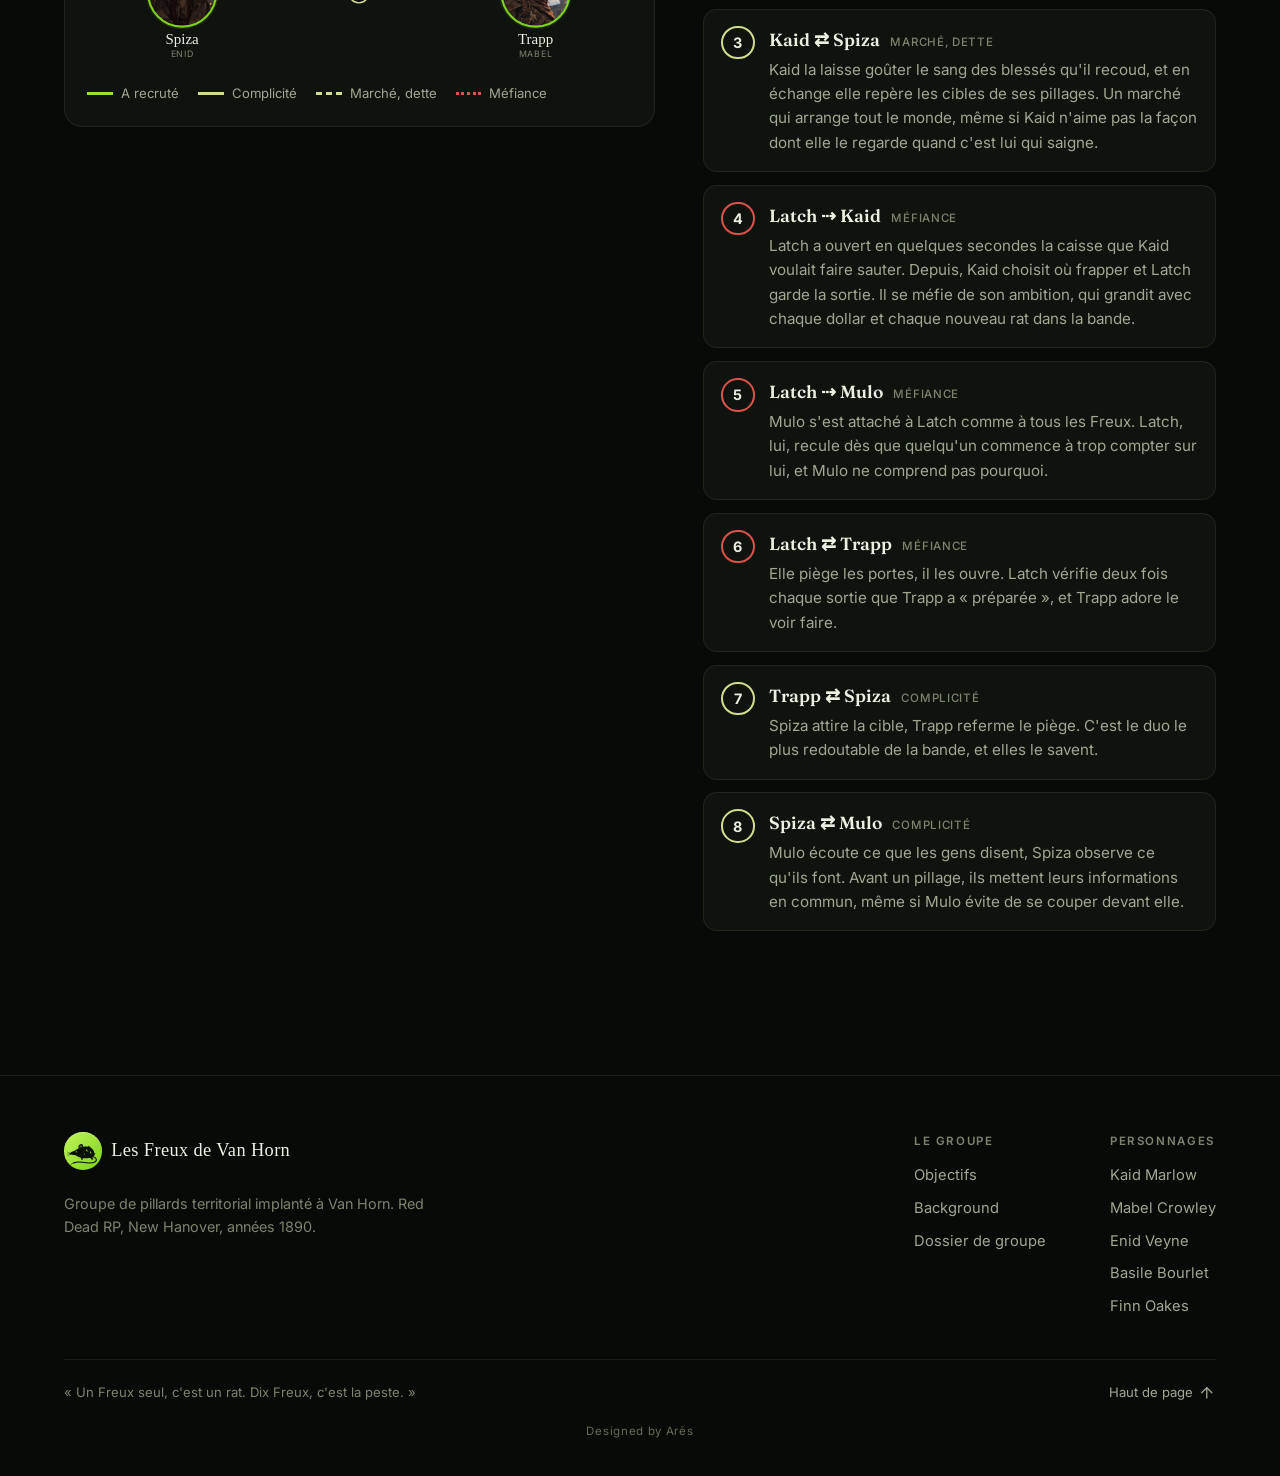
==== commit 2db9c788: "Frise : Aujourd'hui plus court" ====
--- a/index.html
+++ b/index.html
@@ -258,7 +258,7 @@
           <div class="frise__carte">
             <p class="frise__date">1890</p>
             <div class="frise__tete"><h3>Aujourd'hui</h3></div>
-            <p>Cinq Freux et un repaire encore à moitié en ruine. La bande pille un peu partout pour réunir de quoi retaper l'ancien bureau du shérif et le rendre vraiment habitable, puis s'installer pour de bon à Van Horn : un recel au Van Horn Trading Post, le saloon pour ses combats, ses courses et ses réunions, et les chevaux des Rejetons de Murphy. Chaque diligence vidée rapproche un peu plus le jour où Van Horn leur appartiendra.</p>
+            <p>Cinq Freux et un repaire encore à moitié en ruine. La bande pille un peu partout pour réunir de quoi retaper l'ancien bureau du shérif et s'installer pour de bon à Van Horn. Chaque diligence vidée rapproche un peu plus le jour où la ville leur appartiendra.</p>
           </div>
         </li>
         <li class="frise__etape frise__etape--avenir" data-reveal>
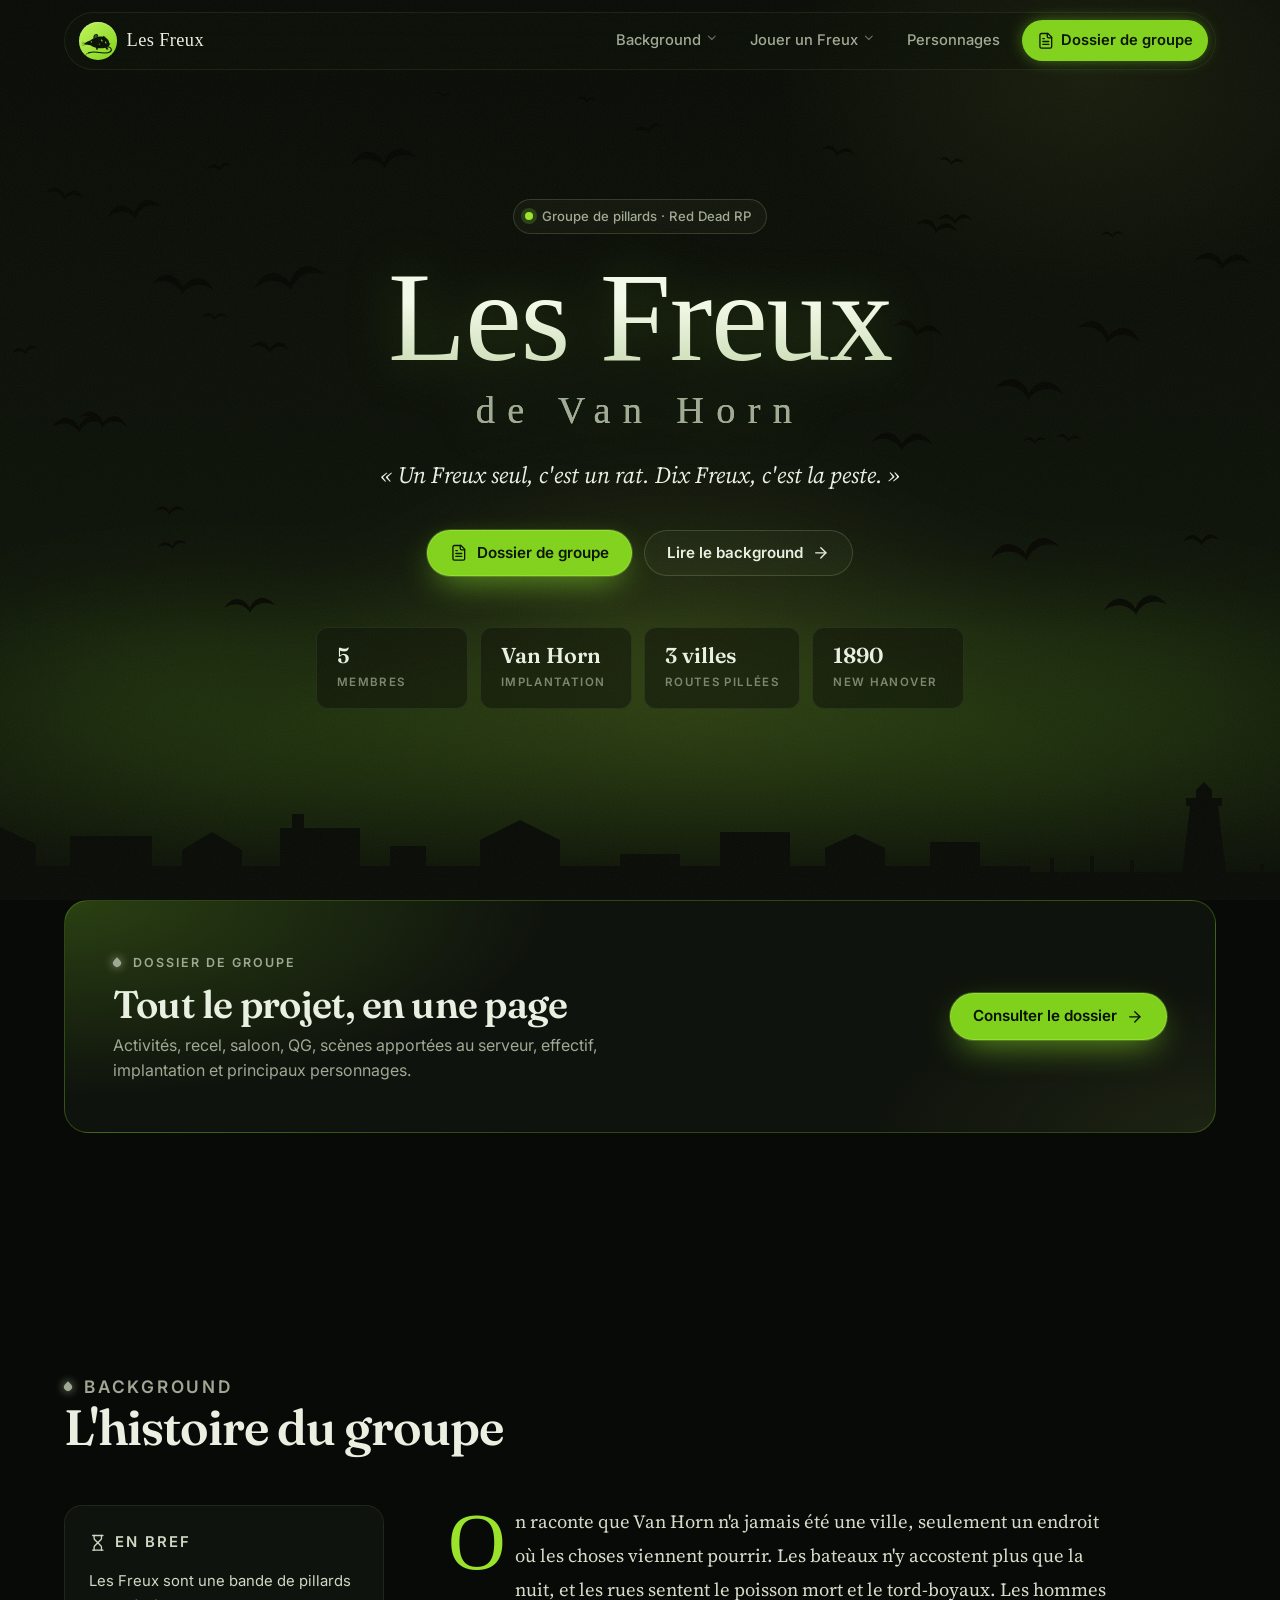
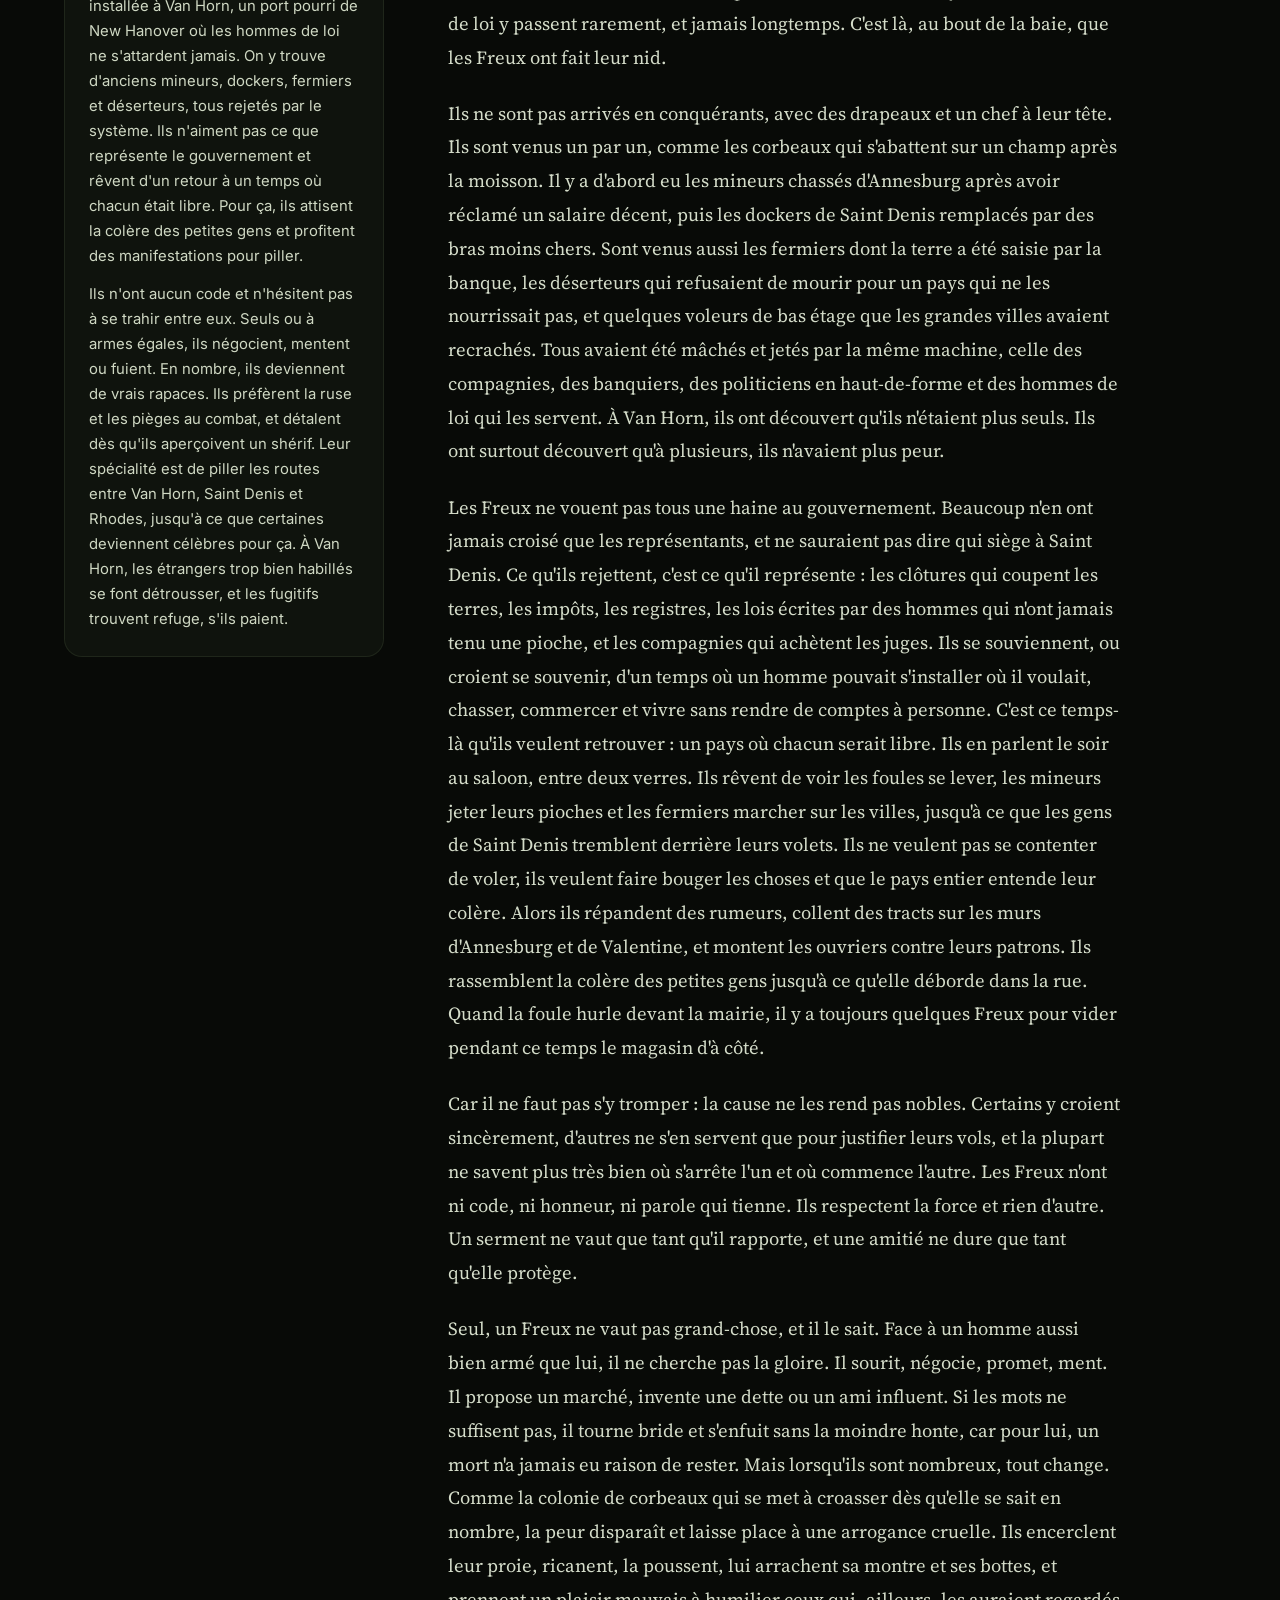
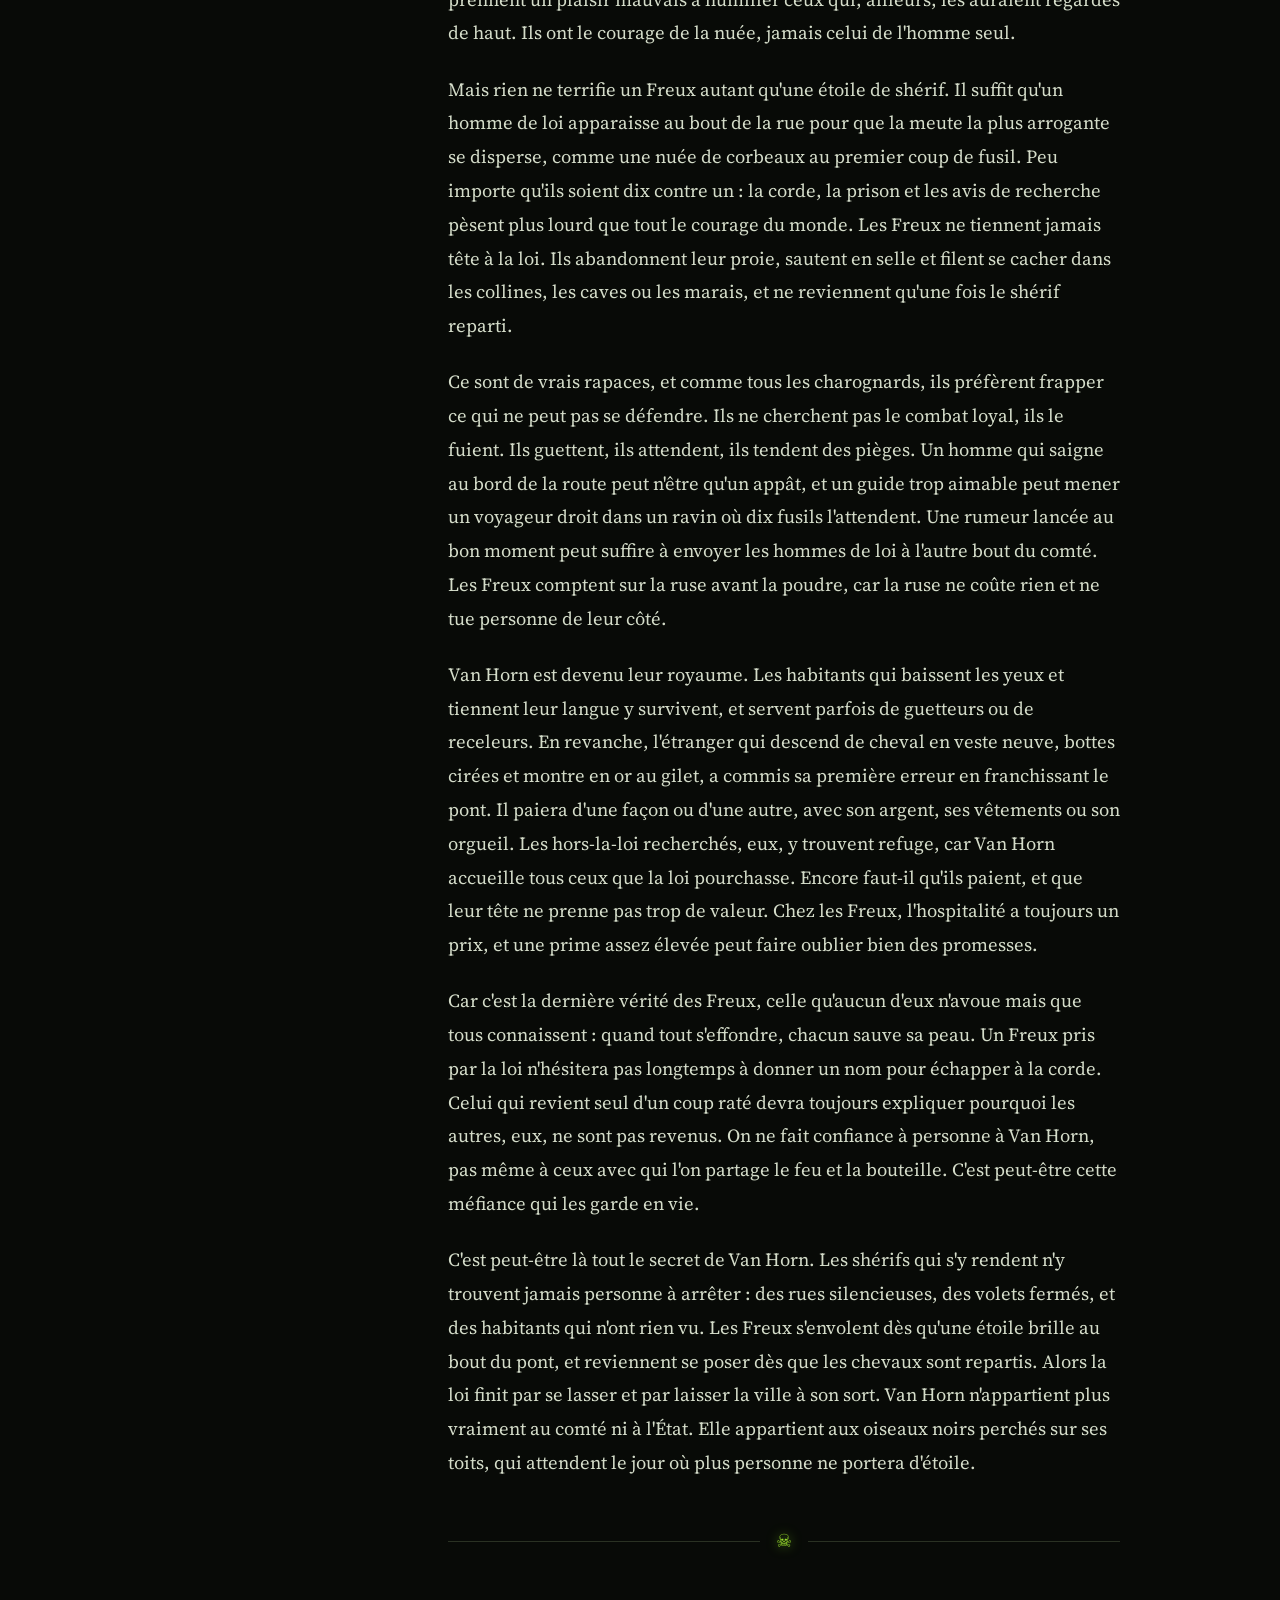
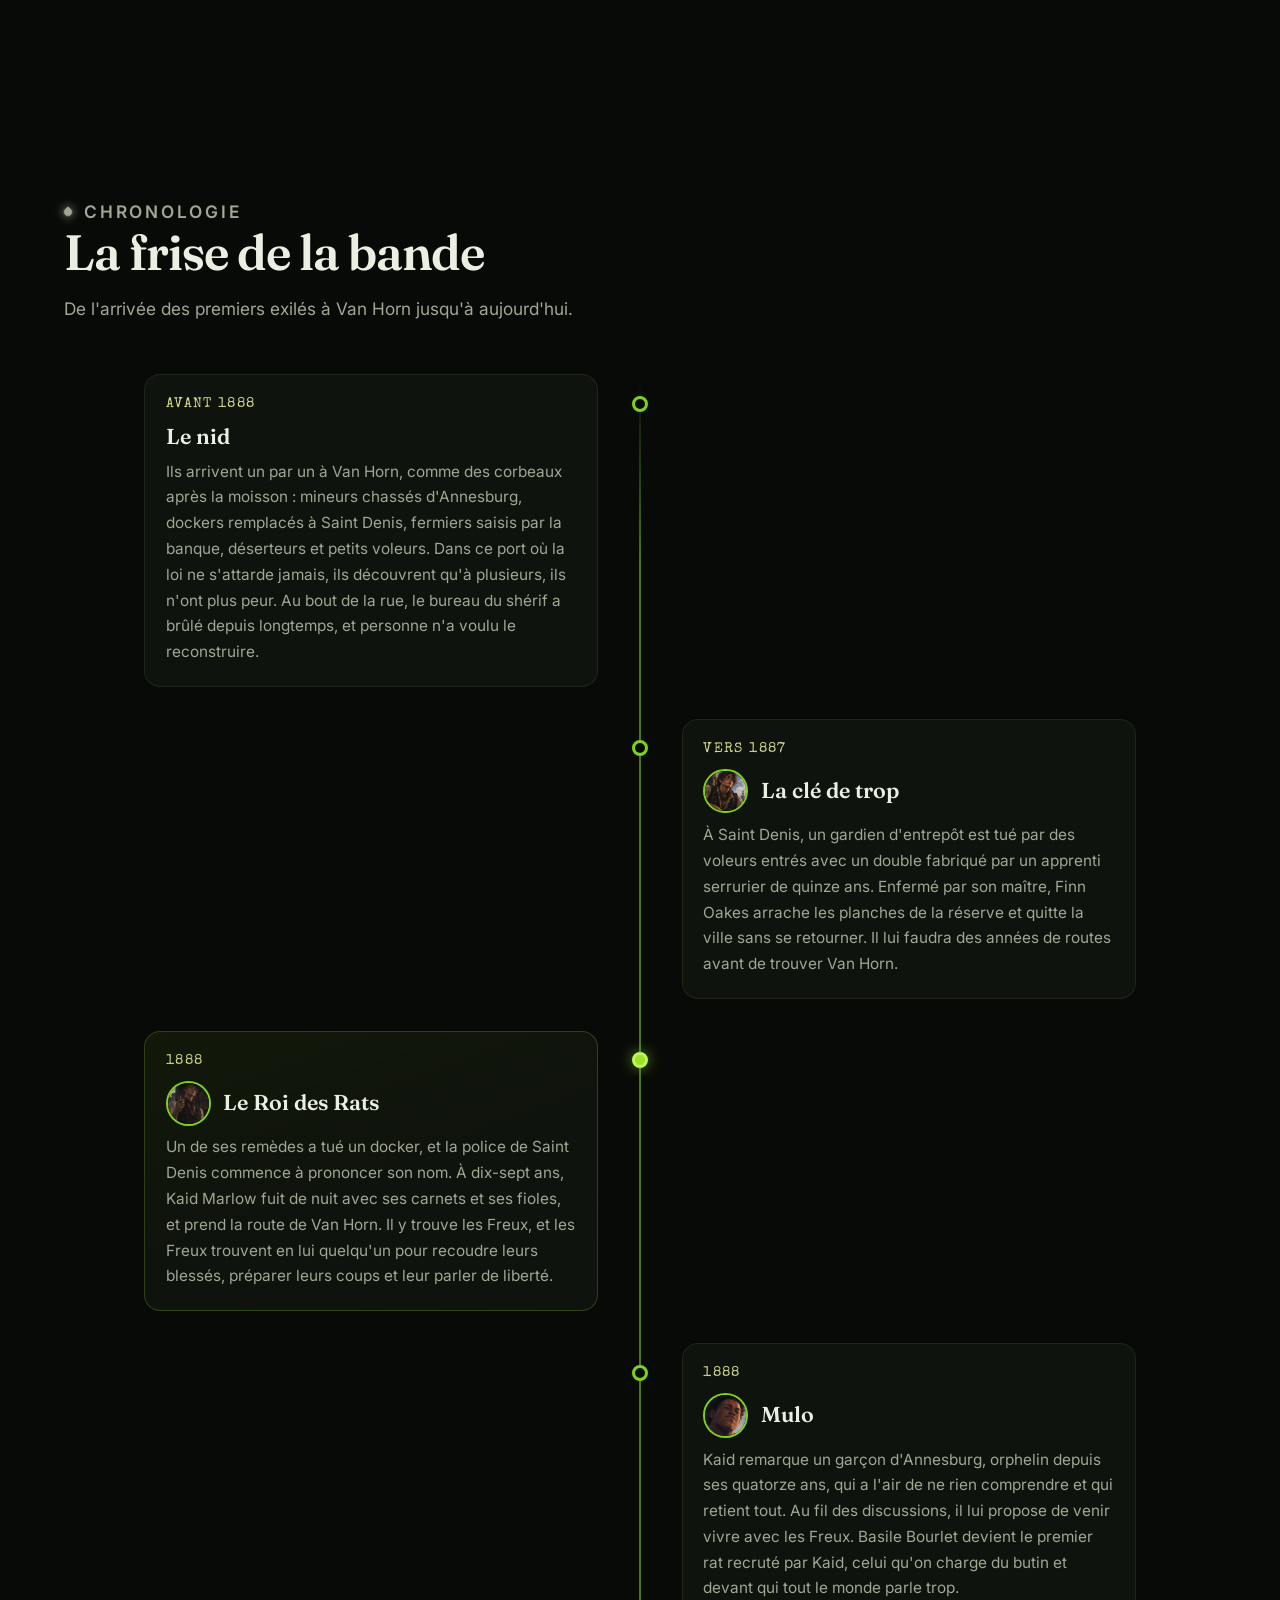
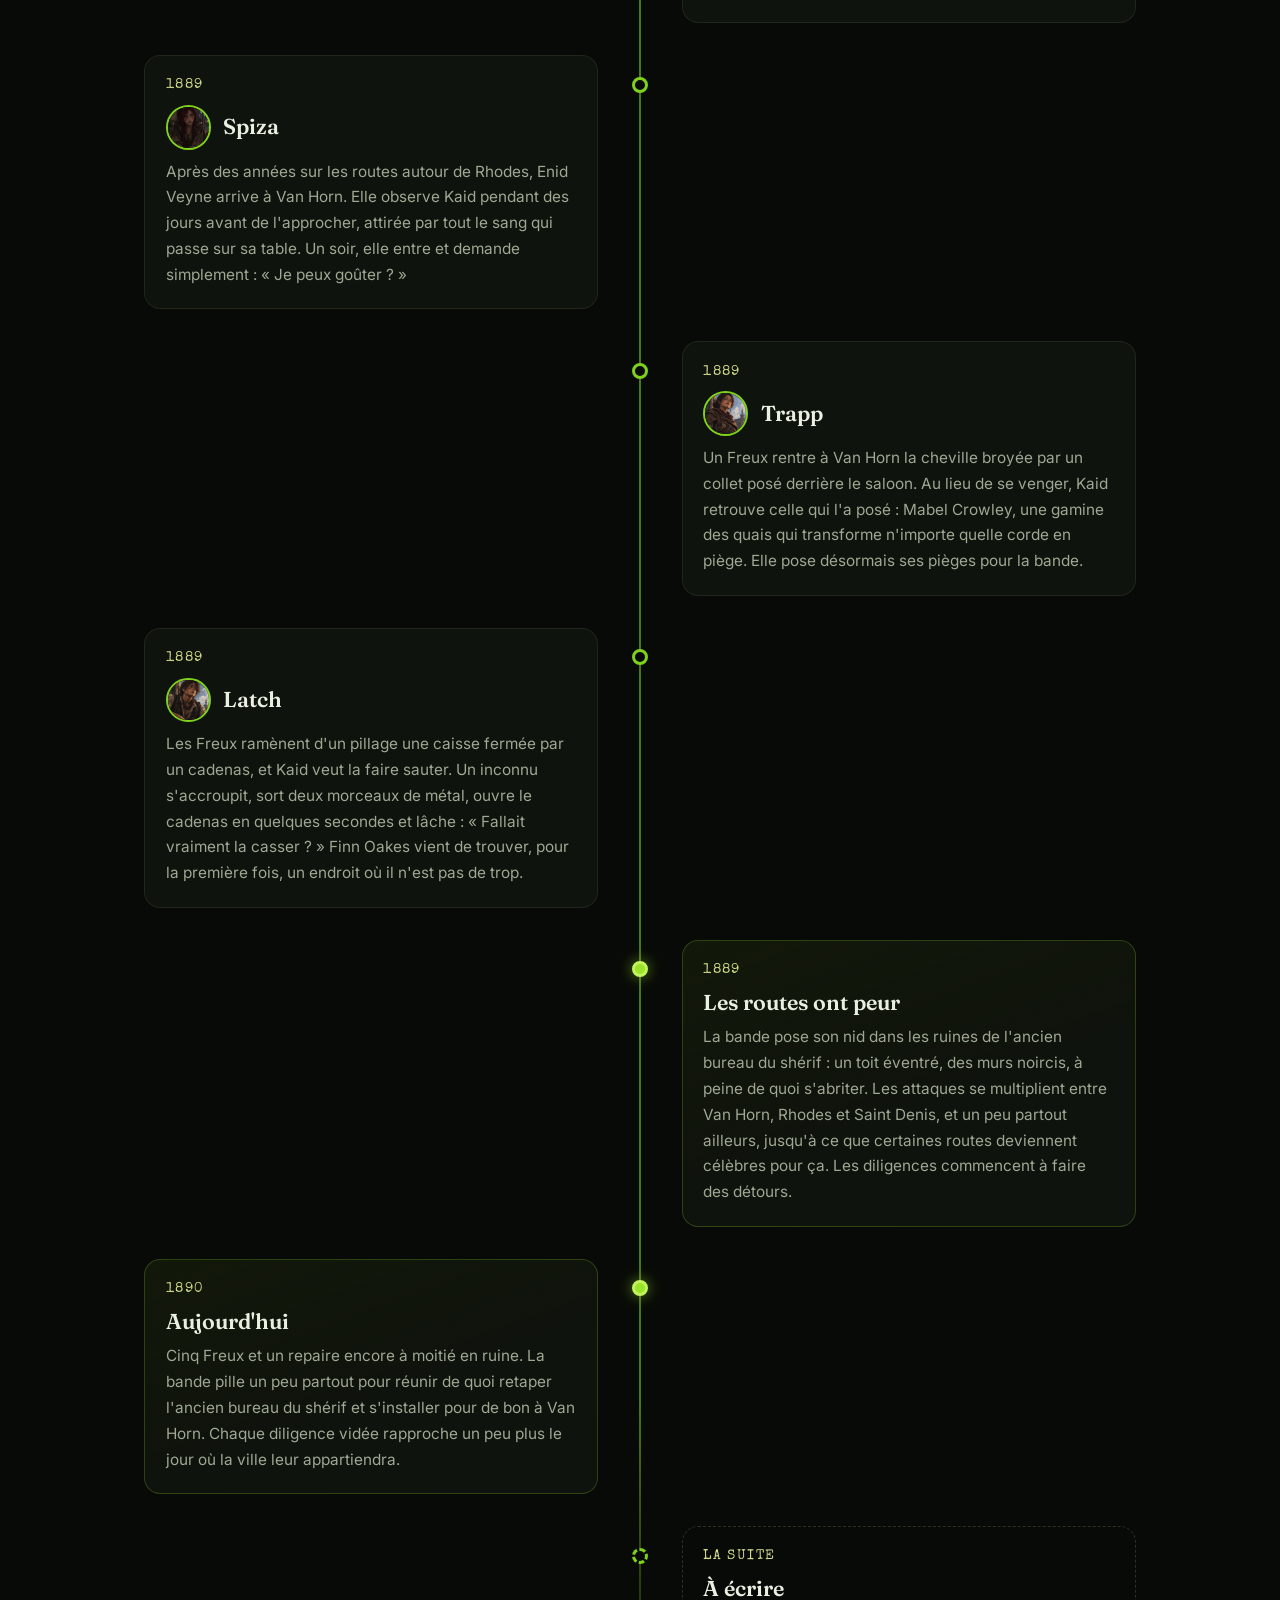
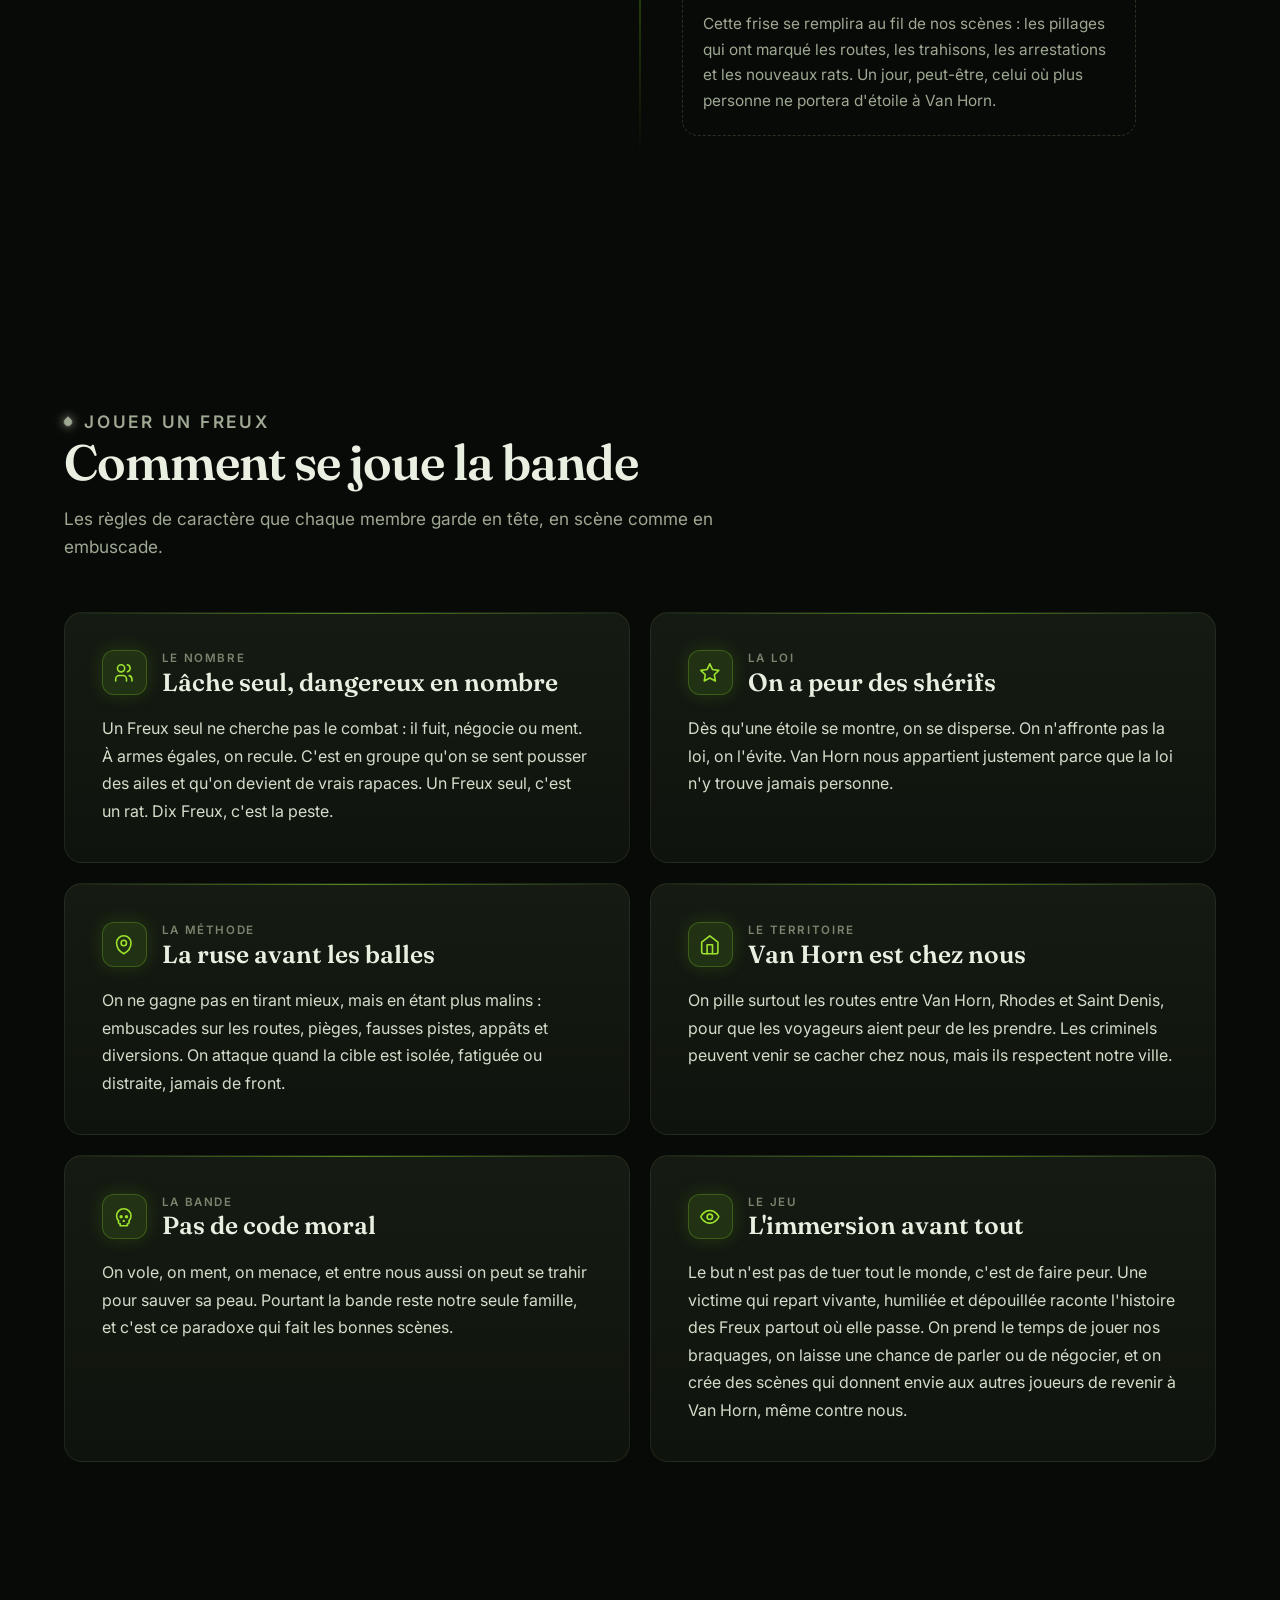
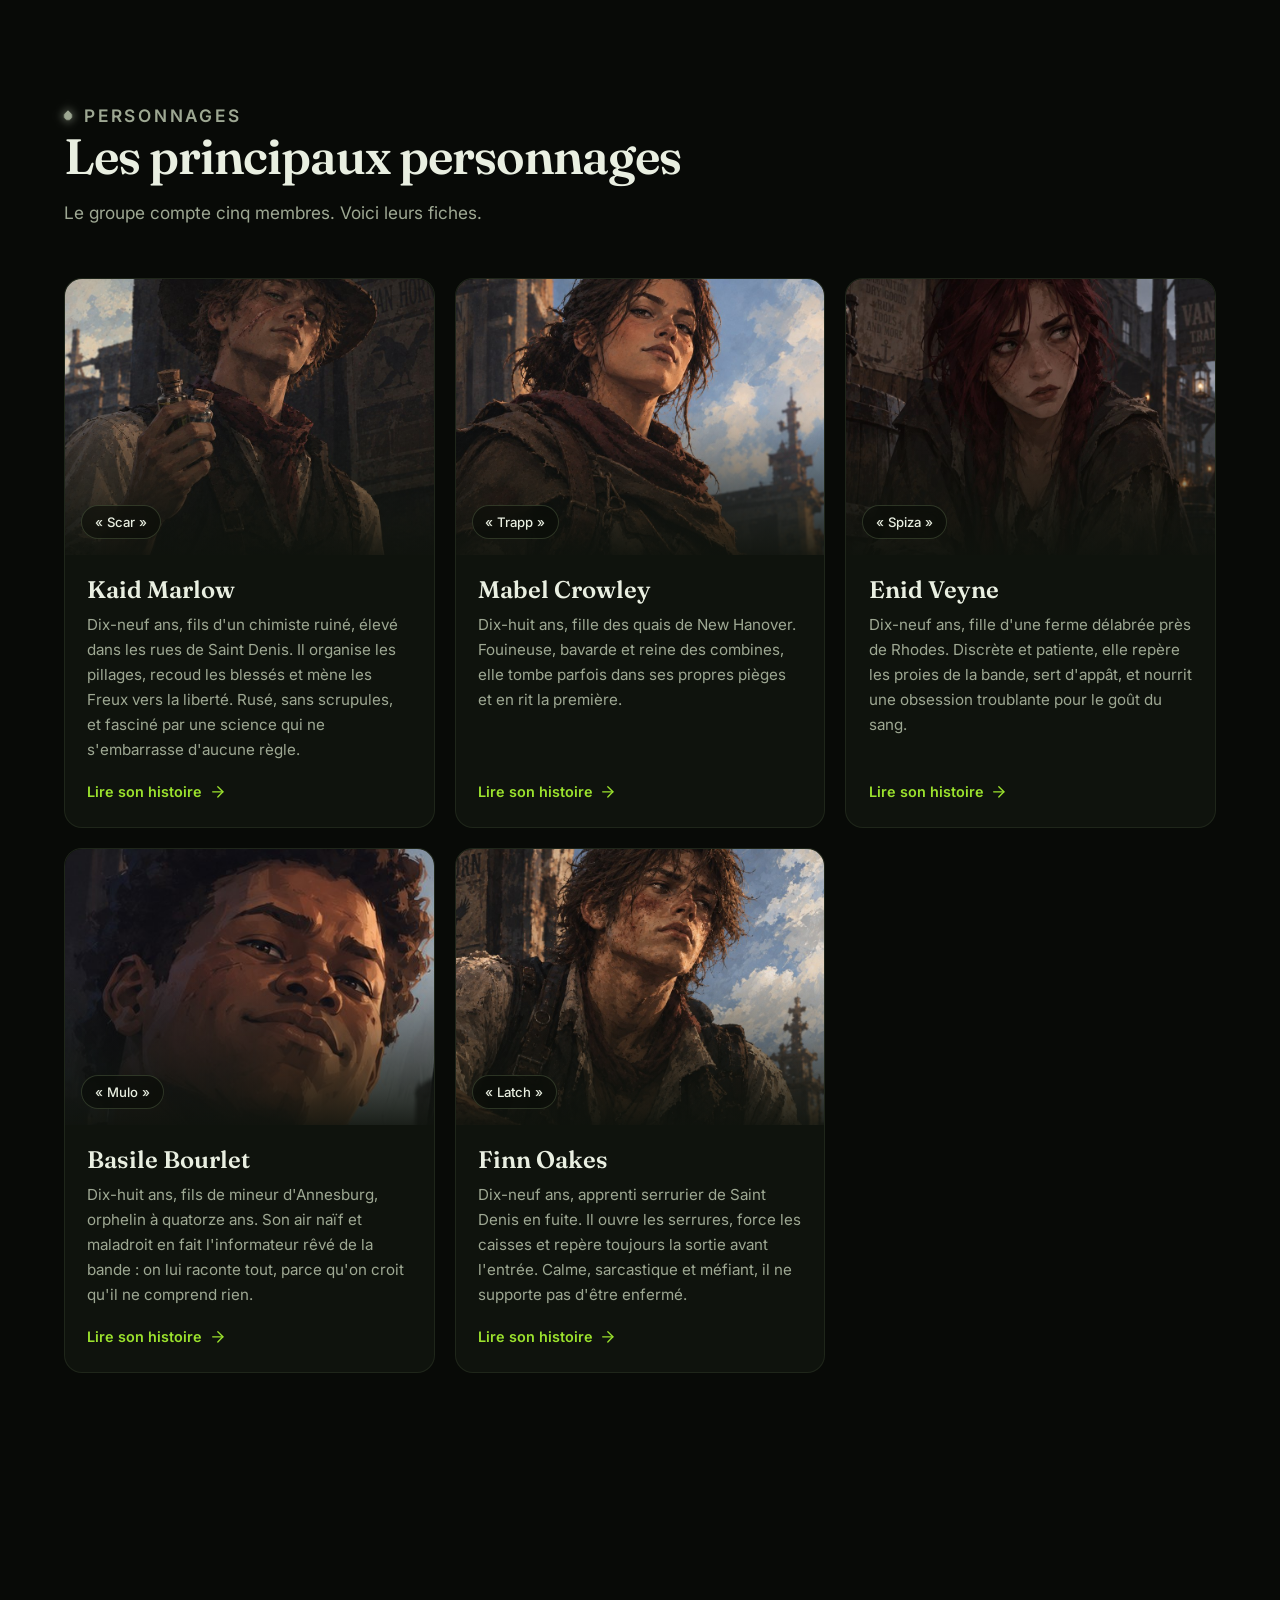
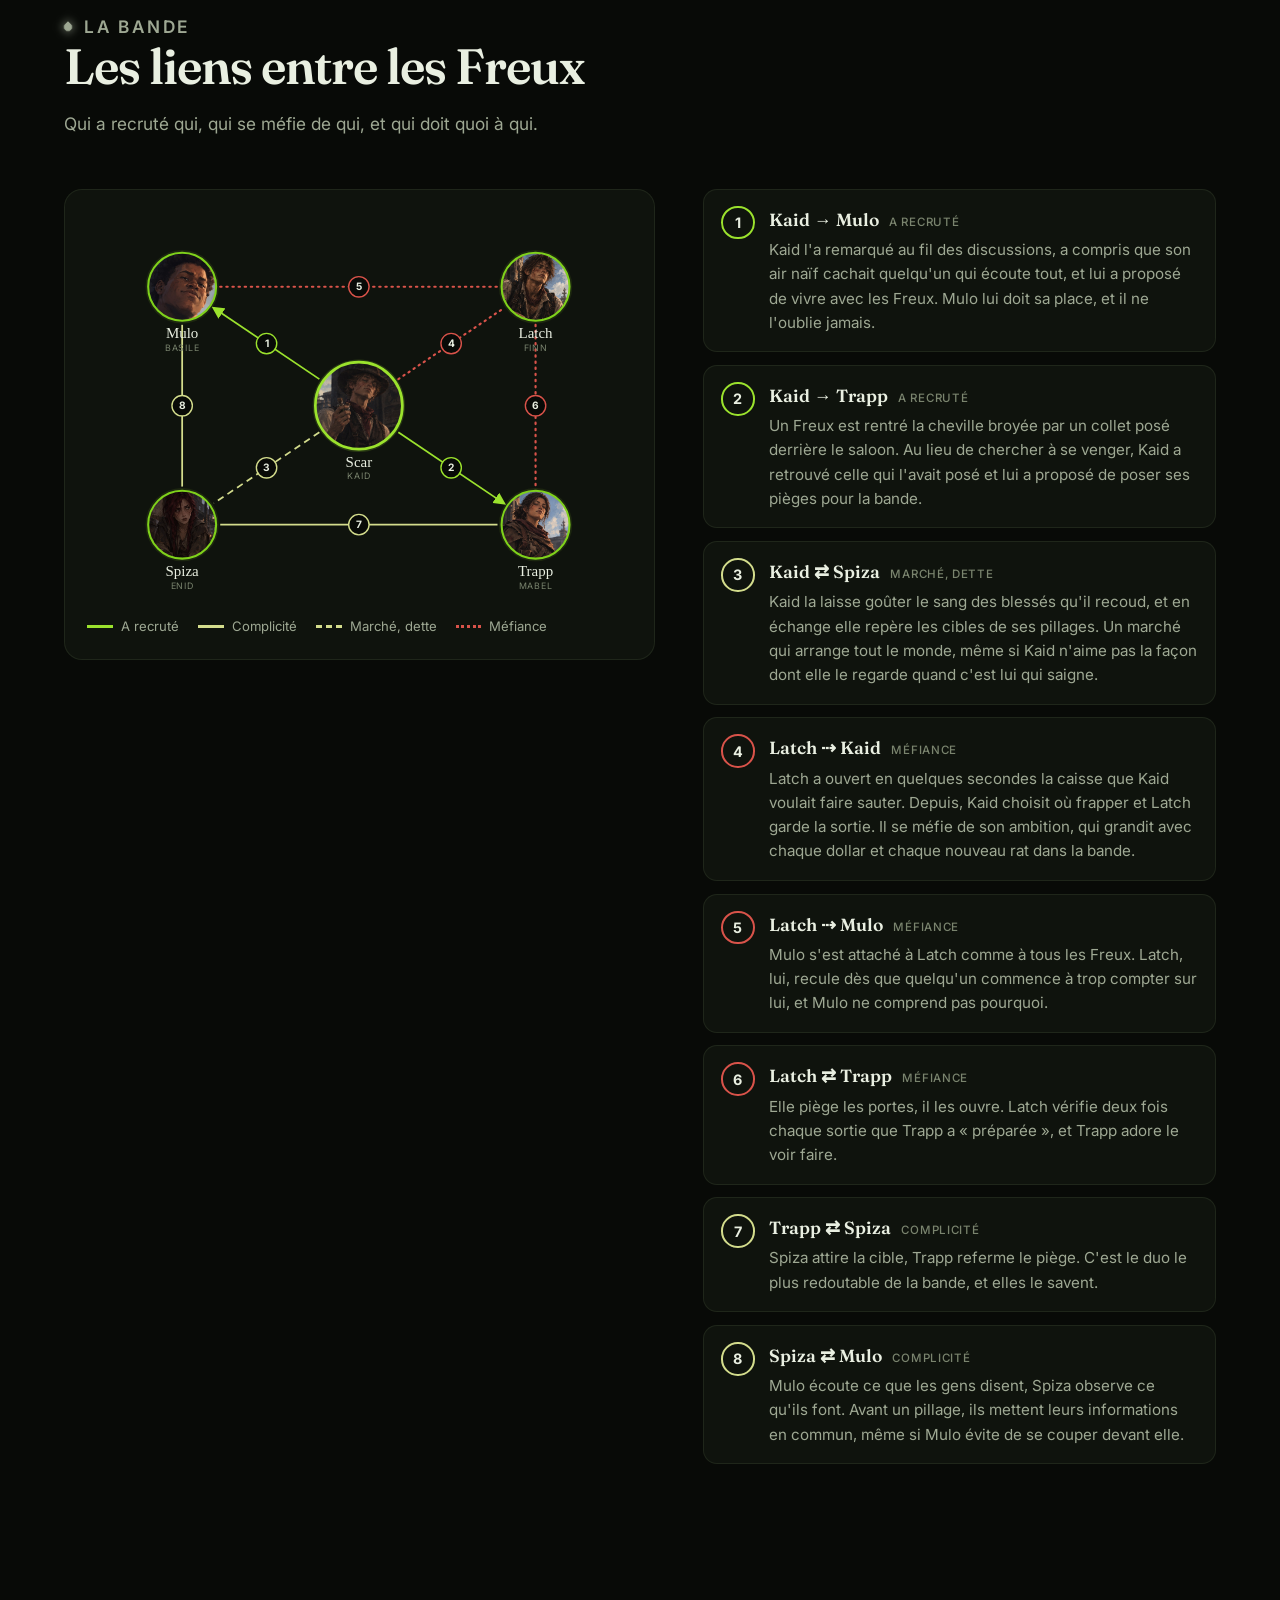
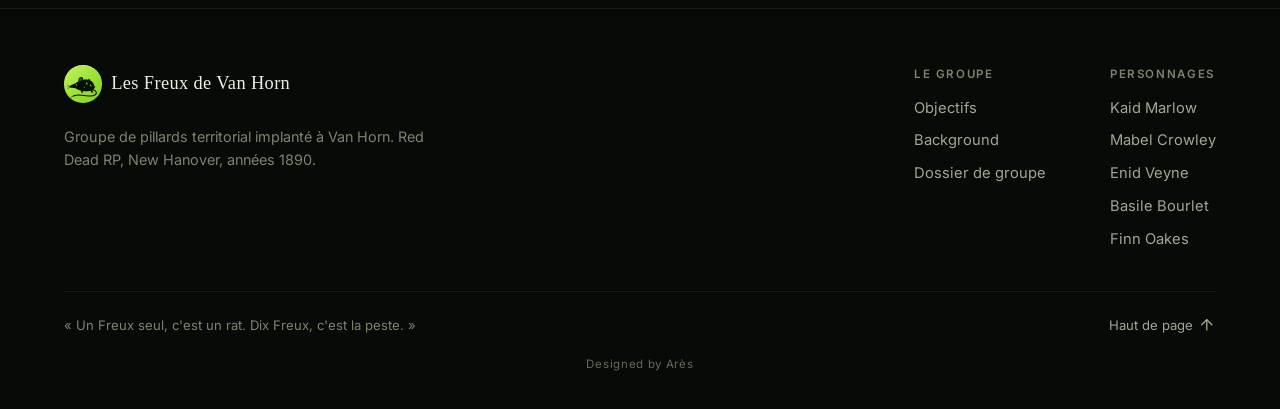
==== commit a781f116: "Menus deroulants et Objectifs dans le dossier" ====
--- a/index.html
+++ b/index.html
@@ -10,7 +10,7 @@
 <link rel="preconnect" href="https://fonts.googleapis.com">
 <link rel="preconnect" href="https://fonts.gstatic.com" crossorigin>
 <link href="https://fonts.googleapis.com/css2?family=Inter:wght@400;500;600;700&family=Fraunces:opsz,wght@9..144,500;9..144,600&family=Source+Serif+4:ital,opsz,wght@0,8..60,400;0,8..60,500;1,8..60,400&family=IM+Fell+English+SC&family=Special+Elite&display=swap" rel="stylesheet">
-<link rel="stylesheet" href="style.css?v=10">
+<link rel="stylesheet" href="style.css?v=11">
 <link rel="icon" type="image/svg+xml" href="logo-freux.svg?v=2">
 </head>
 <body>
@@ -19,11 +19,10 @@
     <a class="marque" href="index.html"><span class="marque__logo"><svg viewBox="0 0 64 64" aria-hidden="true"><g transform="translate(5.6 4) scale(0.84)"><path d="M51.6 45.4 C59 46.4 61 52.4 56.6 55.6 C51 59.6 40 58.4 30 56.6 C24 55.6 18.4 55.9 13 57.8" fill="none" stroke="#071004" stroke-width="2.3" stroke-linecap="round"/><path d="M13 57.8 C10.6 58.7 8.8 59.8 7.4 61" fill="none" stroke="#071004" stroke-width="1.2" stroke-linecap="round"/><path fill="#071004" fill-rule="evenodd" d="M3.5 40 C7 36.4 11.6 33.8 17 32.2 C19 29.8 21.8 28.4 24.6 28 C29.6 25.4 36.4 23.8 42 25.2 L43 22.6 L44.4 25.4 L46.2 23.2 L46.6 26.6 C51.4 28.8 54.6 33.4 54.8 38.8 L57.4 38.4 L55.4 41.2 C54.8 43.6 53 45.2 50.6 46 L53 51 L48.6 51.2 L47 47.2 C42 48.6 36 48.8 31 48.2 L31.6 51.6 L28.4 51.6 L27.8 47.6 C23.4 46.4 19.6 44.4 16.6 42.2 C12.6 41.8 7.6 41.6 3.5 40 Z M37.4 32 L39.6 29.8 L39.6 33.4 L42.2 32.2 L40.2 35.4 Z M45.6 36 L47.6 34 L47.8 37.4 L50 36.6 L48 39.4 Z M33 40.4 L35 38.8 L35 42 Z"/><path fill="#071004" d="M22.8 29 C21.4 23.8 24 19.6 28 19.4 C31.4 19.2 33 22.4 32 25.4 L30.4 24.8 L30.8 27.2 C29 28.8 25.4 29.8 22.8 29 Z"/><path fill="#e2f58a" fill-opacity=".28" d="M24.4 27.4 C23.6 24.2 25.2 21.6 27.8 21.4 C29.8 21.3 30.8 23 30.5 24.4 L29.4 24 L29.6 26.2 C28.2 27.2 26 27.8 24.4 27.4 Z"/><circle cx="18.4" cy="35.4" r="1.4" fill="#e2f58a" fill-opacity=".8"/><path d="M7 38.8 L0 35.6 M7.2 39.8 L-.6 39.6 M7 40.6 L.4 43.2" stroke="#071004" stroke-width=".6" stroke-linecap="round" fill="none"/></g></svg></span>Les Freux</a>
     <button class="barre__menu" type="button" aria-expanded="false" aria-controls="menu-principal" aria-label="Ouvrir le menu"><svg class="icone icone-ouvrir" viewBox="0 0 24 24" fill="none" stroke="currentColor" stroke-width="1.8" stroke-linecap="round" stroke-linejoin="round" aria-hidden="true"><path d="M4 6h16"/><path d="M4 12h16"/><path d="M4 18h16"/></svg><svg class="icone icone-fermer" viewBox="0 0 24 24" fill="none" stroke="currentColor" stroke-width="1.8" stroke-linecap="round" stroke-linejoin="round" aria-hidden="true"><path d="M18 6 6 18"/><path d="m6 6 12 12"/></svg></button>
     <div class="barre__liens" id="menu-principal">
-      <a href="index.html#objectifs">Objectifs</a>
-      <a href="index.html#background">Background</a>
-      <a href="index.html#jouer">Jouer un Freux</a>
+      <div class="barre__groupe"><a href="index.html#background">Background<svg class="icone barre__chevron" viewBox="0 0 24 24" fill="none" stroke="currentColor" stroke-width="2" stroke-linecap="round" stroke-linejoin="round" aria-hidden="true"><path d="m6 9 6 6 6-6"/></svg></a><div class="barre__sous"><a href="index.html#frise">Frise chronologique</a></div></div>
+      <div class="barre__groupe"><a href="index.html#jouer">Jouer un Freux<svg class="icone barre__chevron" viewBox="0 0 24 24" fill="none" stroke="currentColor" stroke-width="2" stroke-linecap="round" stroke-linejoin="round" aria-hidden="true"><path d="m6 9 6 6 6-6"/></svg></a><div class="barre__sous"><a href="index.html#liens">Les liens entre les Freux</a></div></div>
       <a href="index.html#personnages">Personnages</a>
-      <a class="barre__cta" href="dossier-groupe.html"><svg class="icone" viewBox="0 0 24 24" fill="none" stroke="currentColor" stroke-width="1.8" stroke-linecap="round" stroke-linejoin="round" aria-hidden="true"><path d="M15 2H6a2 2 0 0 0-2 2v16a2 2 0 0 0 2 2h12a2 2 0 0 0 2-2V7Z"/><path d="M14 2v4a2 2 0 0 0 2 2h4"/><path d="M10 9H8"/><path d="M16 13H8"/><path d="M16 17H8"/></svg>Dossier de groupe</a>
+      <div class="barre__groupe barre__groupe--droite"><a class="barre__cta" href="dossier-groupe.html"><svg class="icone" viewBox="0 0 24 24" fill="none" stroke="currentColor" stroke-width="1.8" stroke-linecap="round" stroke-linejoin="round" aria-hidden="true"><path d="M15 2H6a2 2 0 0 0-2 2v16a2 2 0 0 0 2 2h12a2 2 0 0 0 2-2V7Z"/><path d="M14 2v4a2 2 0 0 0 2 2h4"/><path d="M10 9H8"/><path d="M16 13H8"/><path d="M16 17H8"/></svg>Dossier de groupe</a><div class="barre__sous"><a href="dossier-groupe.html#objectifs">Objectifs</a></div></div>
     </div>
   </nav>
 </header>
@@ -97,36 +96,6 @@
     </div>
   </section>
 
-  <section class="section" id="objectifs">
-    <div class="conteneur">
-      <header class="titre-section" data-reveal>
-        <p class="surligne">Objectifs</p>
-        <h2>Ce que veulent les Freux</h2>
-        <p>Un paradis de bandits à Van Horn en jeu, et un vrai groupe territorial pour le serveur.</p>
-      </header>
-
-      <div class="grille-2">
-        <article class="carte" data-reveal>
-          <div class="carte__tete">
-            <span class="icone-boite"><svg class="icone" viewBox="0 0 24 24" fill="none" stroke="currentColor" stroke-width="1.8" stroke-linecap="round" stroke-linejoin="round" aria-hidden="true"><circle cx="12" cy="12" r="10"/><circle cx="12" cy="12" r="6"/><circle cx="12" cy="12" r="2"/></svg></span>
-            <div><span class="carte__etiquette">En jeu</span><h3>Objectif RP</h3></div>
-          </div>
-          <p>Les Freux veulent faire de Van Horn un paradis de bandits : une terre libre où la loi ne trouve jamais personne, et où les pires criminels du pays peuvent venir se cacher, à condition d'en payer le prix. Ils veulent contrôler la ville et ses environs, rançonner les étrangers trop voyants et vivre du recel et de l'hébergement des fugitifs. Tout ce qui passe sur leur territoire doit leur rapporter.</p>
-          <p>Leur ambition dépasse pourtant les limites de la baie. Sans forcément haïr le gouvernement, les Freux rejettent ce qu'il représente : les compagnies, les banquiers, les lois écrites loin d'ici et les étoiles qui les font appliquer. Ils veulent revenir à un temps où chacun était libre. Pour y parvenir, ils poussent les mineurs, les ouvriers et les fermiers à se rassembler et à manifester jusqu'à faire trembler les villes. Pour eux, la révolte est à la fois une cause et une occasion de pillage. En attendant ce pays libre, ils se servent au passage.</p>
-        </article>
-
-        <article class="carte" data-reveal>
-          <div class="carte__tete">
-            <span class="icone-boite"><svg class="icone" viewBox="0 0 24 24" fill="none" stroke="currentColor" stroke-width="1.8" stroke-linecap="round" stroke-linejoin="round" aria-hidden="true"><path d="M6 12h4"/><path d="M8 10v4"/><path d="M15 13h.01"/><path d="M18 11h.01"/><rect width="20" height="12" x="2" y="6" rx="2"/></svg></span>
-            <div><span class="carte__etiquette">Hors jeu</span><h3>Objectif HRP</h3></div>
-          </div>
-          <p>Nous trouvons que le serveur manque aujourd'hui de groupes réellement territoriaux. Dans l'univers de Red Dead, beaucoup de bandes sont attachées à une région, comme les Rejetons de Murphy ou les Pillards de Lemoyne. Nous voulons faire vivre cet aspect en créant un groupe qui agit seulement à Van Horn et sur les routes qui y mènent. Les joueurs sauront ainsi où se trouve le danger et choisiront en connaissance de cause de s'y aventurer.</p>
-          <p>Nous voulons aussi bâtir une vraie communauté autour de Van Horn, avec des scènes cohérentes et immersives qui s'appuient sur l'environnement. Le caractère des Freux est pensé pour favoriser l'interaction plutôt que l'affrontement systématique. Lâches à armes égales, ils négocient, mentent ou fuient, et détalent dès qu'ils aperçoivent un shérif. Les autres joueurs, comme les forces de l'ordre, ont donc toujours la possibilité de leur tenir tête. Leur usage de la ruse, leurs trahisons internes et leurs manifestations doivent créer des intrigues et de grandes scènes ouvertes à tout le serveur. Ces manifestations seront organisées en concertation avec le staff.</p>
-        </article>
-      </div>
-    </div>
-  </section>
-
   <section class="section section--serree">
     <div class="appel" data-reveal>
       <div>
@@ -426,7 +395,7 @@
       <div class="pied__colonne">
         <p>Le groupe</p>
         <ul>
-          <li><a href="index.html#objectifs">Objectifs</a></li>
+          <li><a href="dossier-groupe.html#objectifs">Objectifs</a></li>
           <li><a href="index.html#background">Background</a></li>
           <li><a href="dossier-groupe.html">Dossier de groupe</a></li>
         </ul>
--- a/style.css
+++ b/style.css
@@ -1088,6 +1088,41 @@
   .frise__point, .frise__etape:nth-child(even) .frise__point { left: 0; right: auto; }
 }
 
+/* ---------- Menus déroulants ---------- */
+.barre__groupe { position: relative; display: flex; }
+.barre__chevron { width: .85rem; height: .85rem; margin-left: .25rem; opacity: .6; transition: transform .25s; }
+.barre__groupe:hover .barre__chevron, .barre__groupe:focus-within .barre__chevron { transform: rotate(180deg); }
+.barre__sous {
+  position: absolute;
+  top: calc(100% + .55rem);
+  left: 0;
+  min-width: 13rem;
+  display: flex;
+  flex-direction: column;
+  gap: .1rem;
+  padding: .4rem;
+  border-radius: 14px;
+  background: rgba(11, 15, 9, .96);
+  border: 1px solid var(--bord-fort);
+  box-shadow: var(--ombre);
+  opacity: 0;
+  visibility: hidden;
+  transform: translateY(6px);
+  transition: opacity .2s, transform .2s, visibility .2s;
+}
+.barre__sous::before { content: ""; position: absolute; left: 0; right: 0; top: -.7rem; height: .7rem; }
+.barre__groupe--droite .barre__sous { left: auto; right: 0; }
+.barre__groupe:hover .barre__sous, .barre__groupe:focus-within .barre__sous { opacity: 1; visibility: visible; transform: none; }
+.barre__liens .barre__sous a { white-space: nowrap; border-radius: 10px; }
+.barre__liens .barre__sous a::before { content: "\21B3"; margin-right: .5rem; color: var(--braise); }
+@media (max-width: 760px) {
+  .barre__groupe { flex-direction: column; }
+  .barre__chevron { display: none; }
+  .barre__sous { position: static; opacity: 1; visibility: visible; transform: none; background: none; border: 0; box-shadow: none; padding: 0 0 0 1rem; min-width: 0; }
+  .barre__sous::before { display: none; }
+  .barre__liens .barre__sous a { font-size: .92rem; padding: .6rem 1rem; color: var(--doux); }
+}
+
 /* ---------- Apparition au défilement ---------- */
 .js [data-reveal] { opacity: 0; transform: translateY(18px); transition: opacity .7s ease, transform .7s ease; }
 .js [data-reveal].est-visible { opacity: 1; transform: none; }
